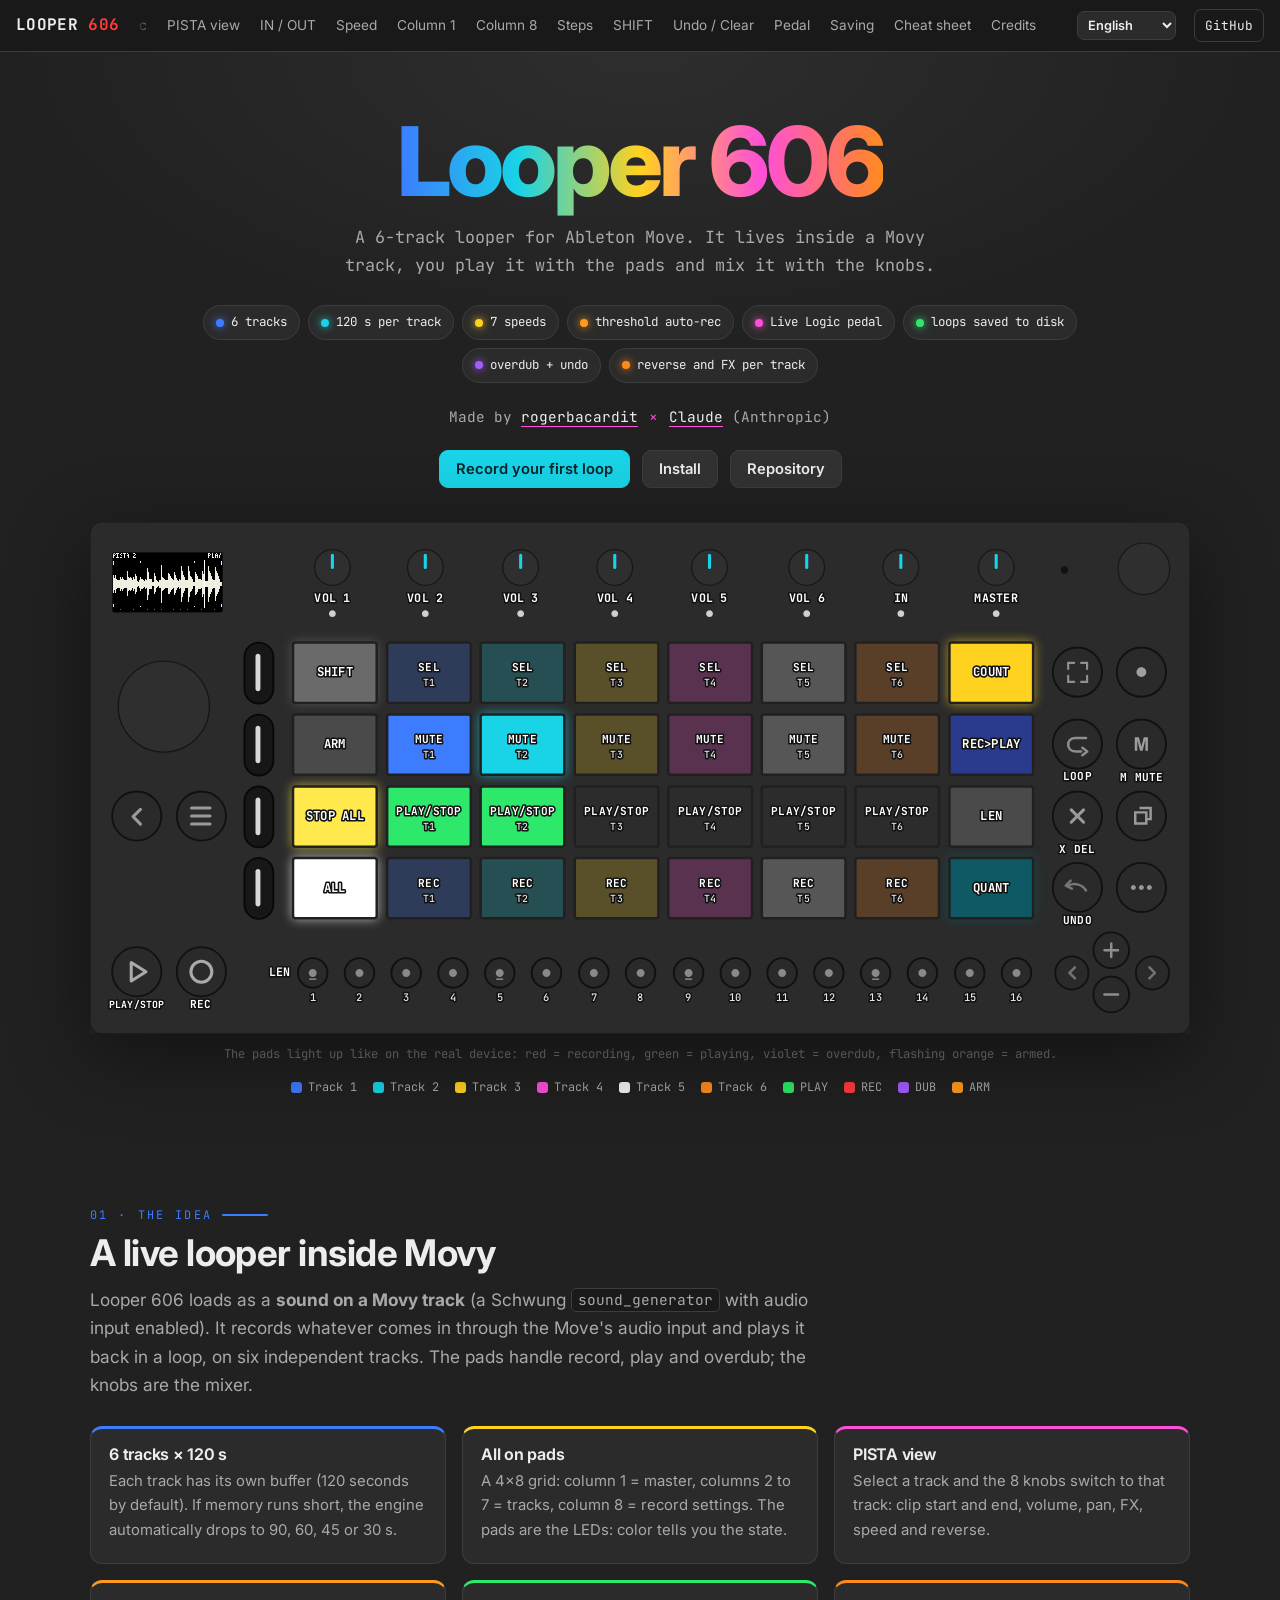
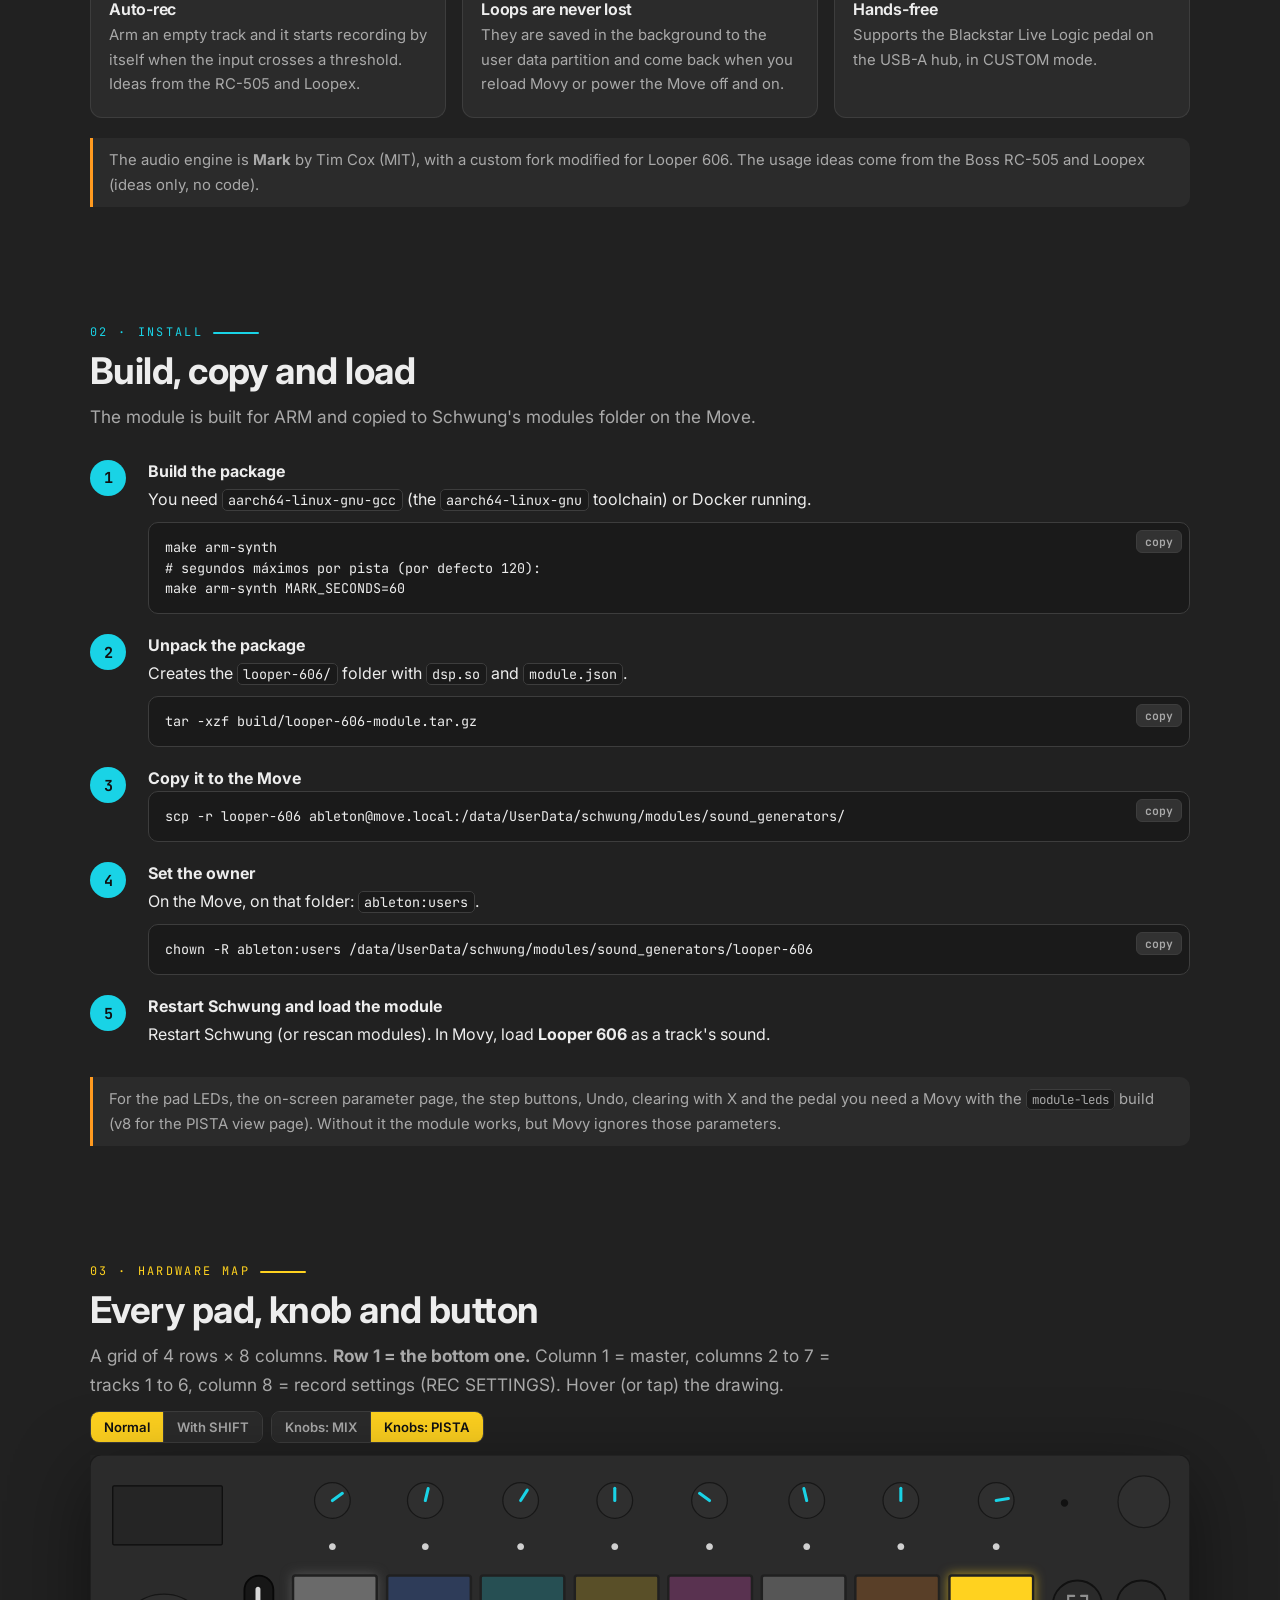
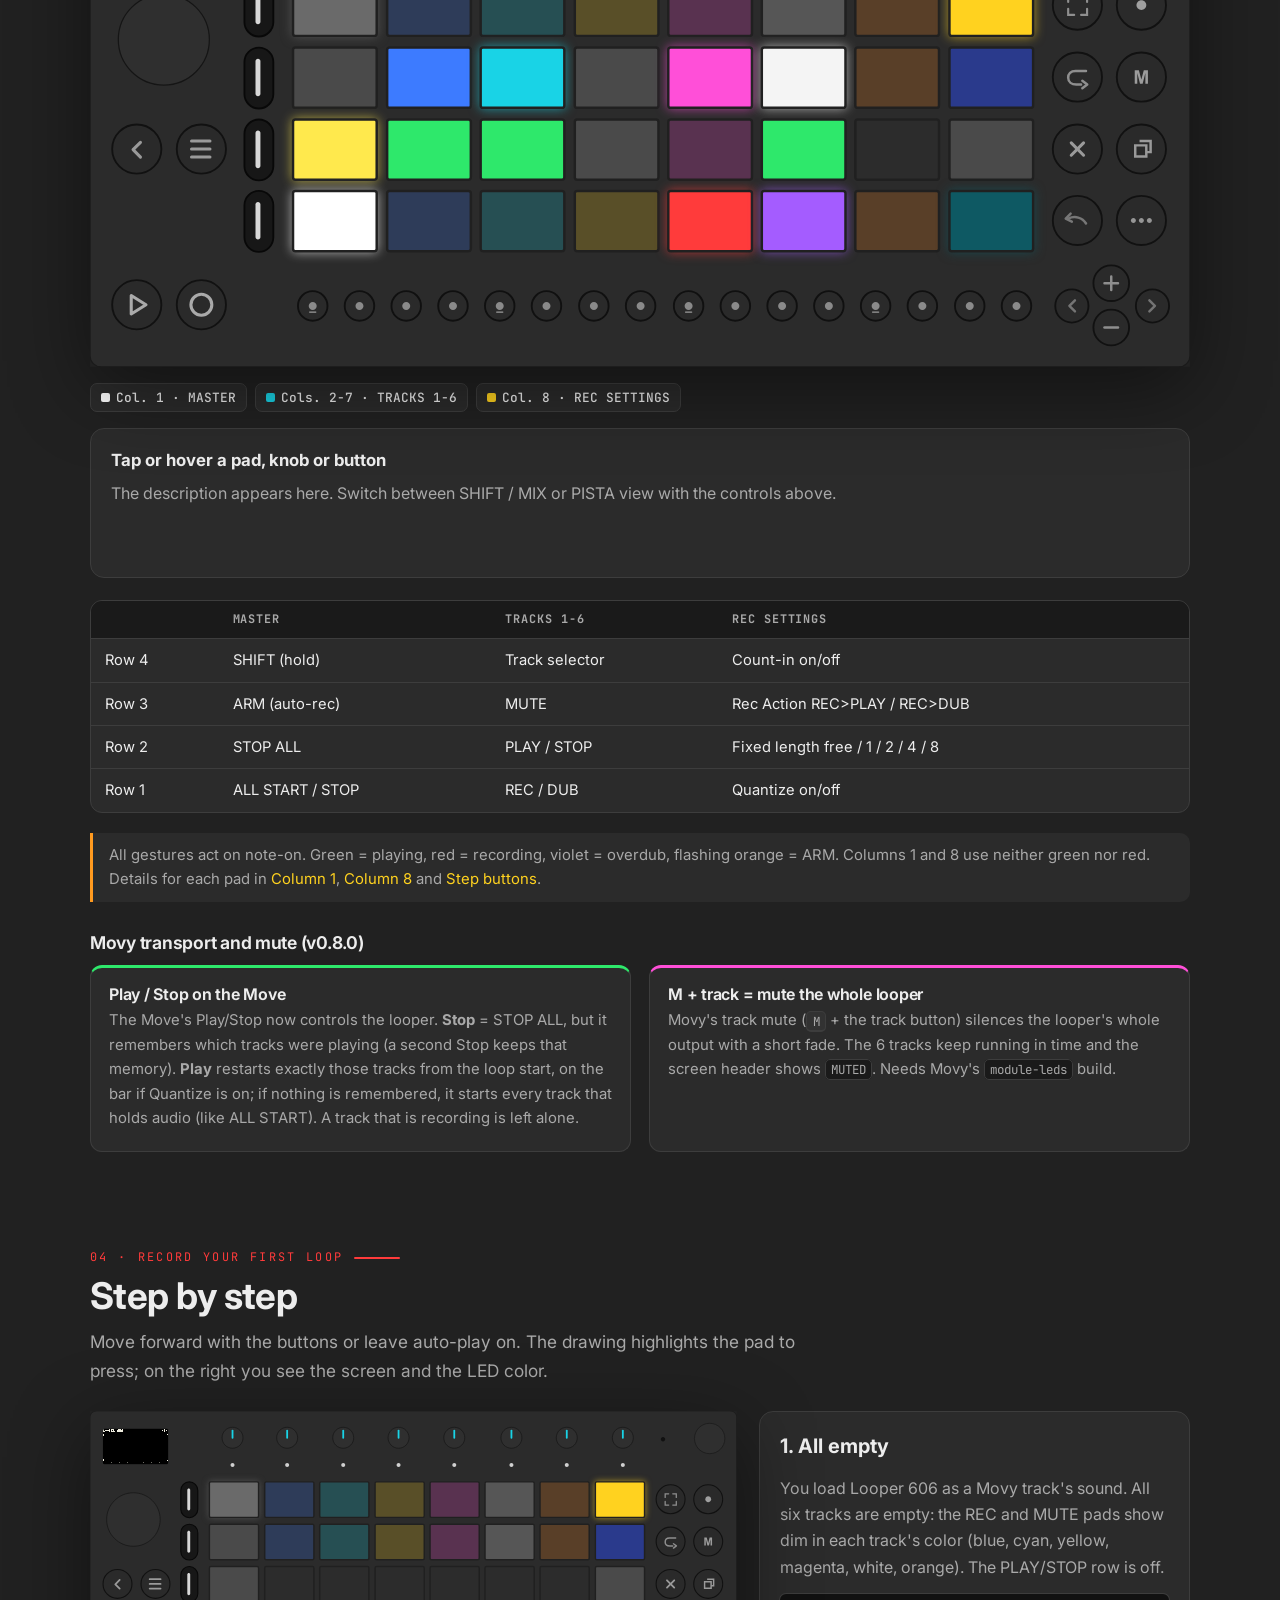
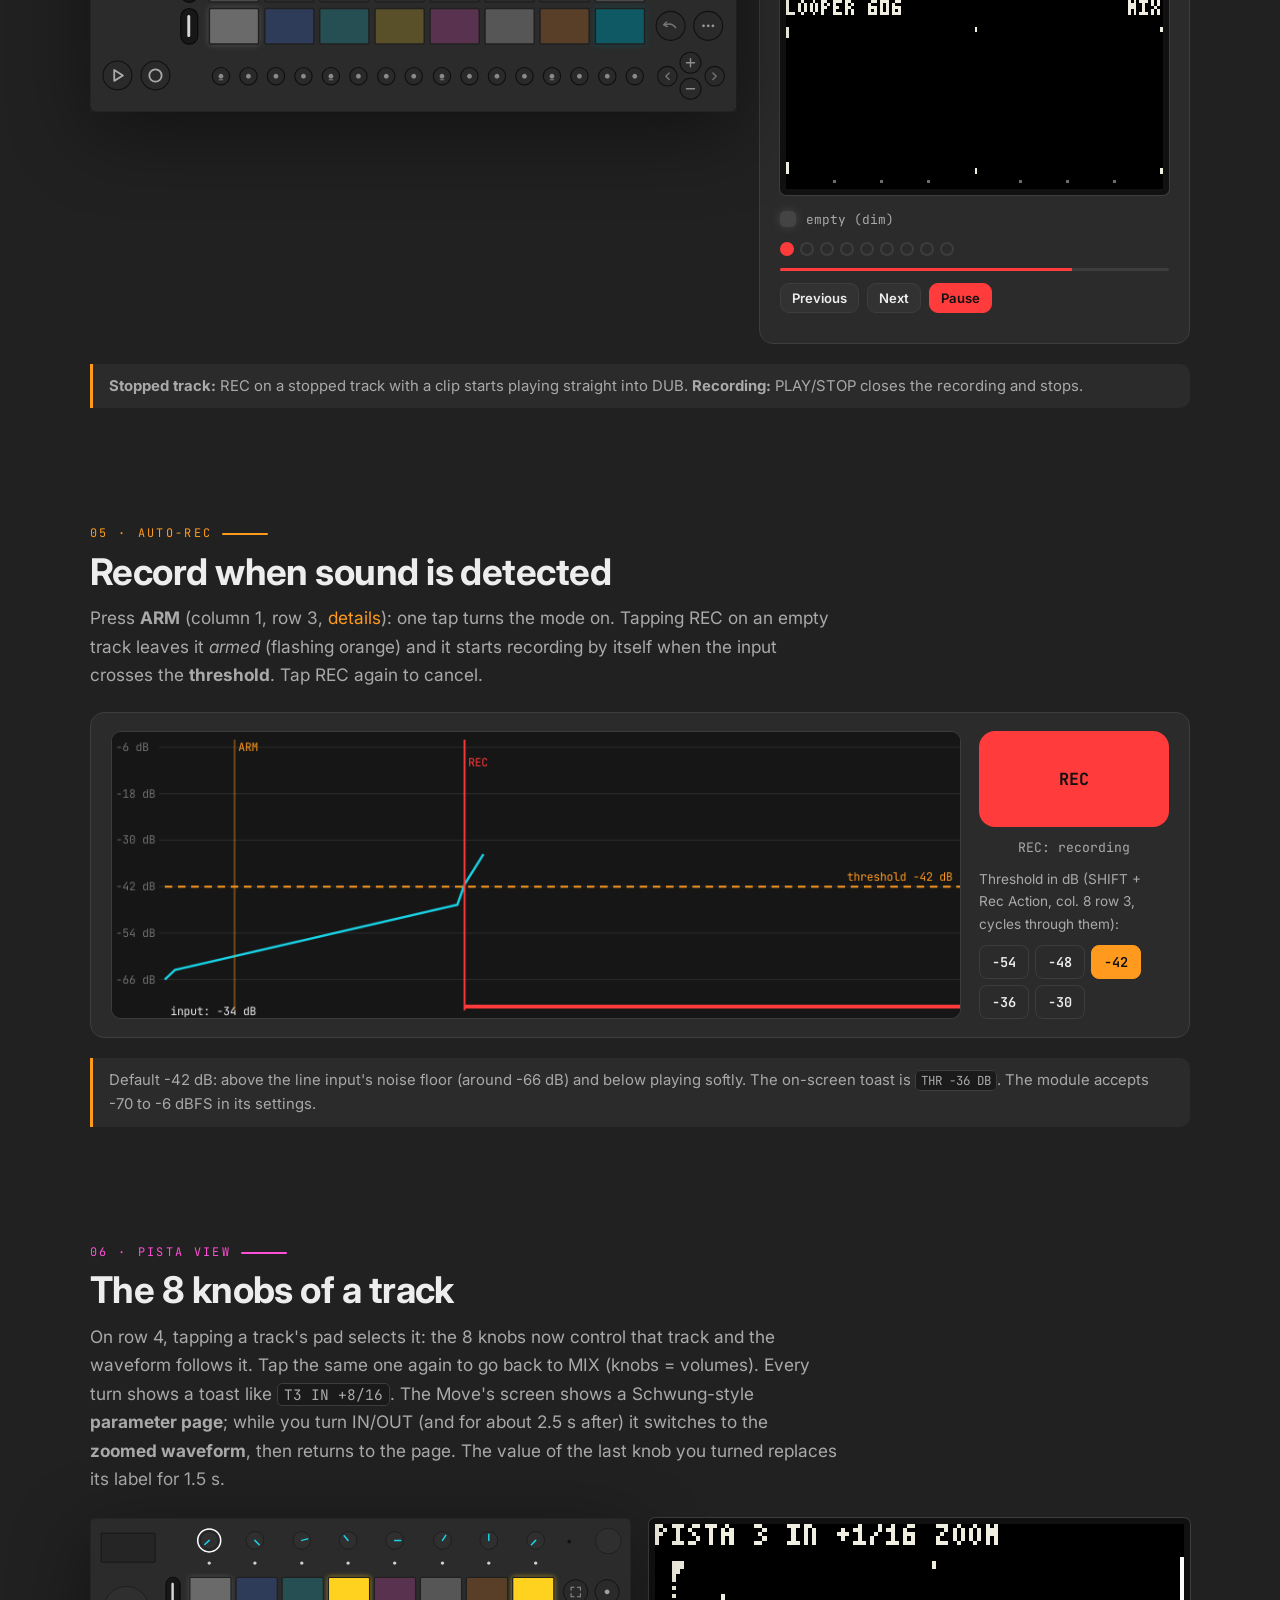
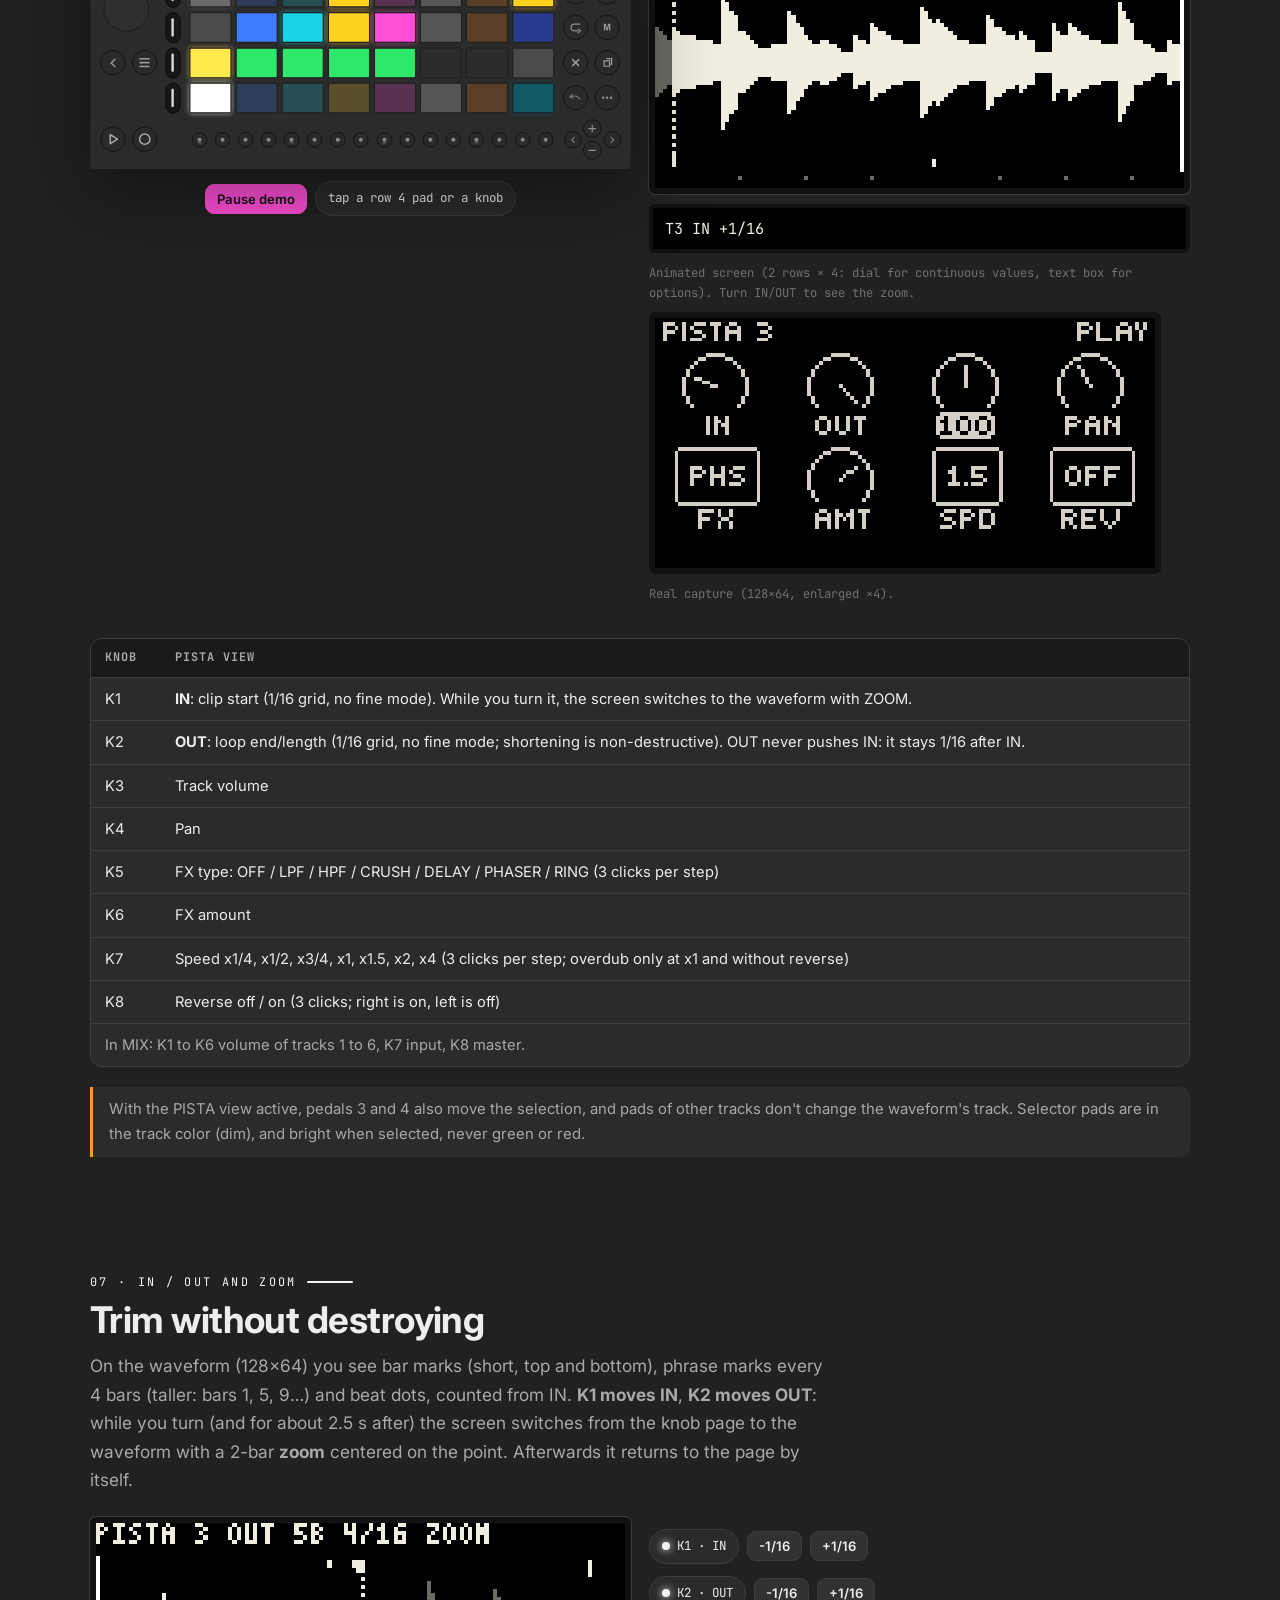
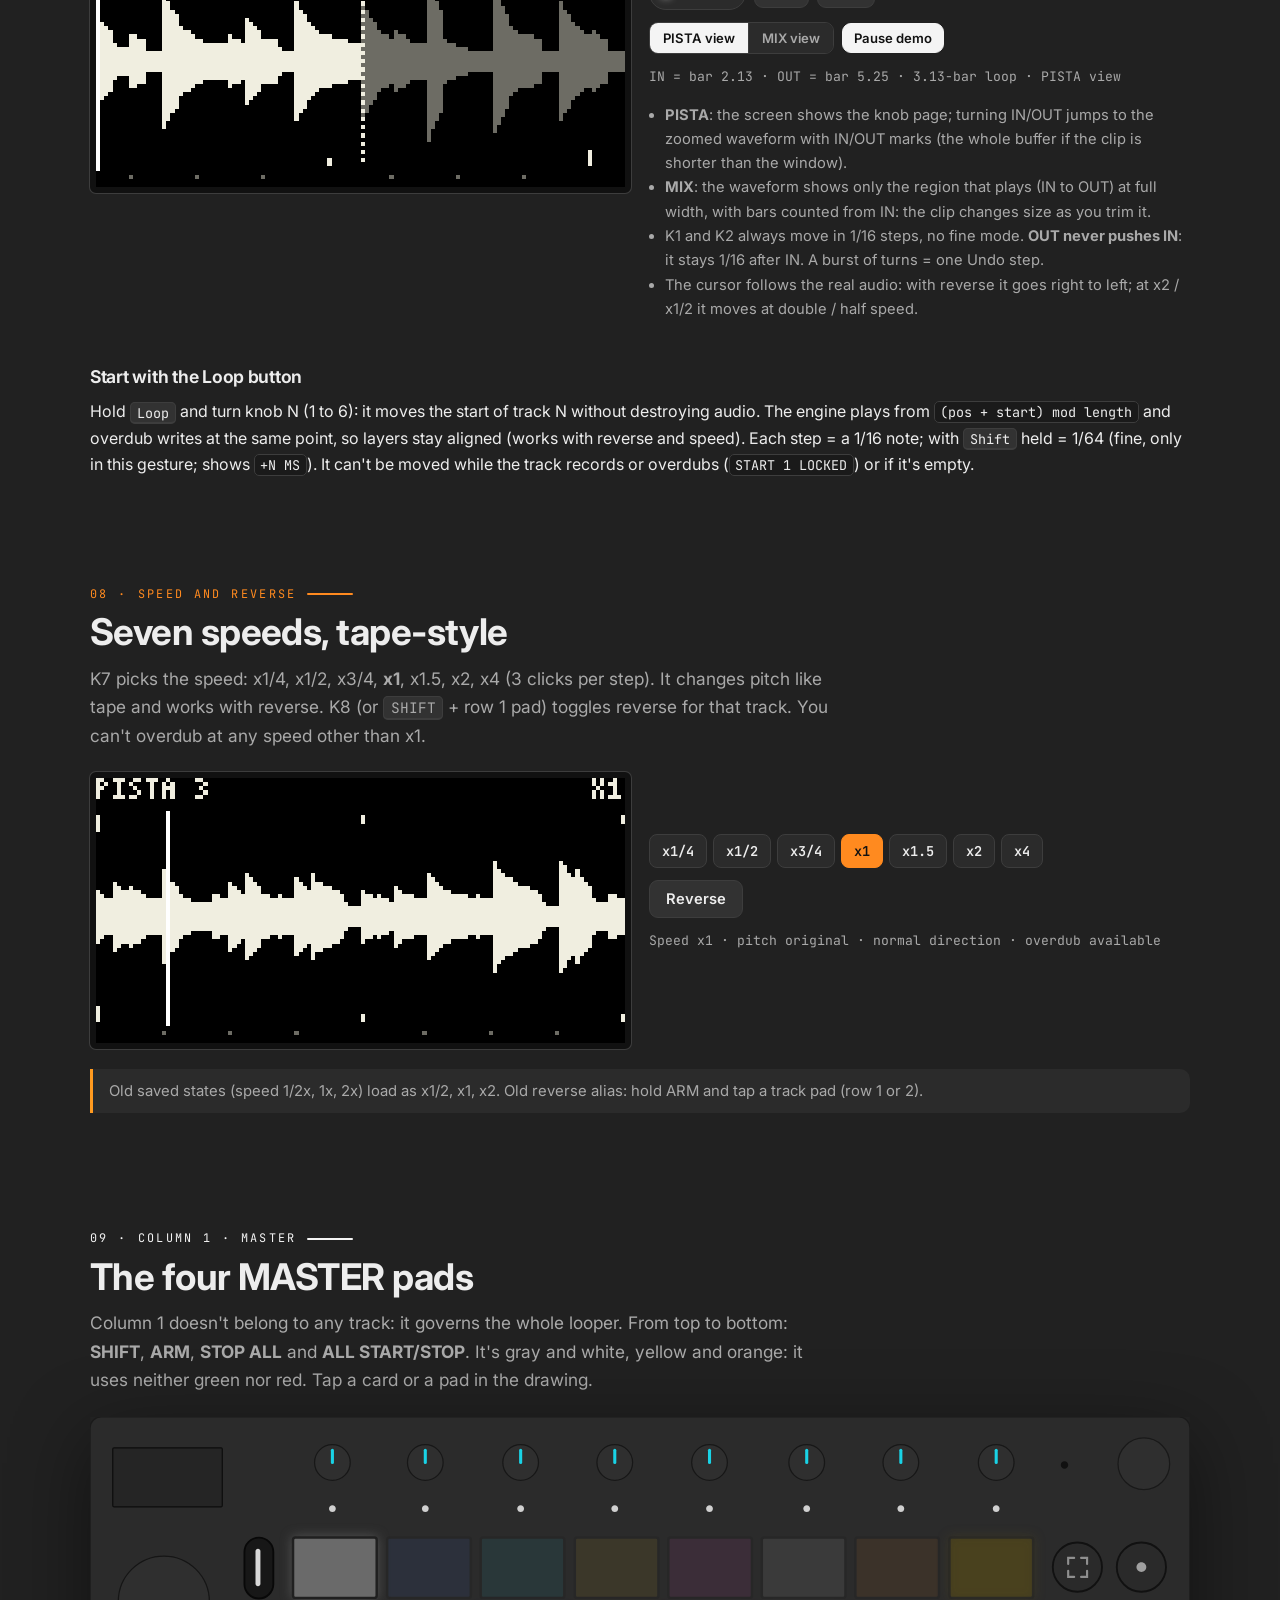
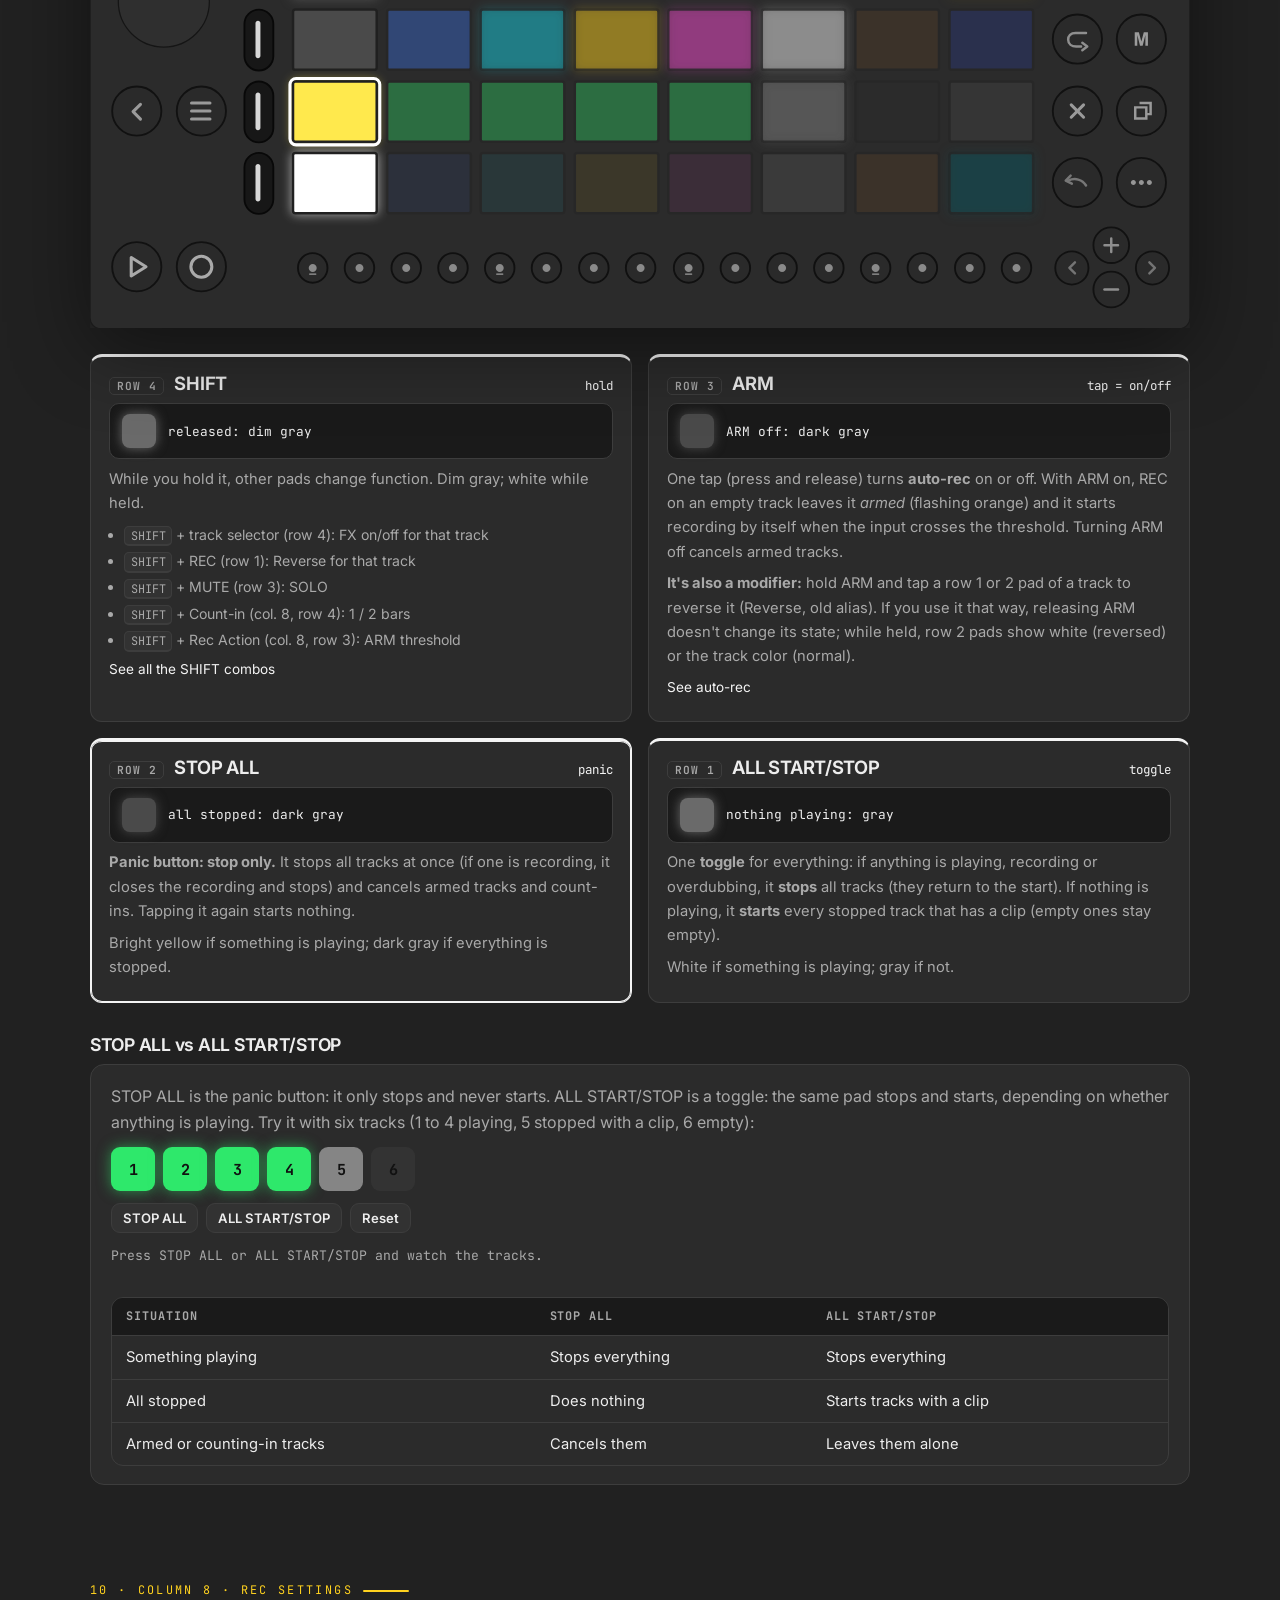
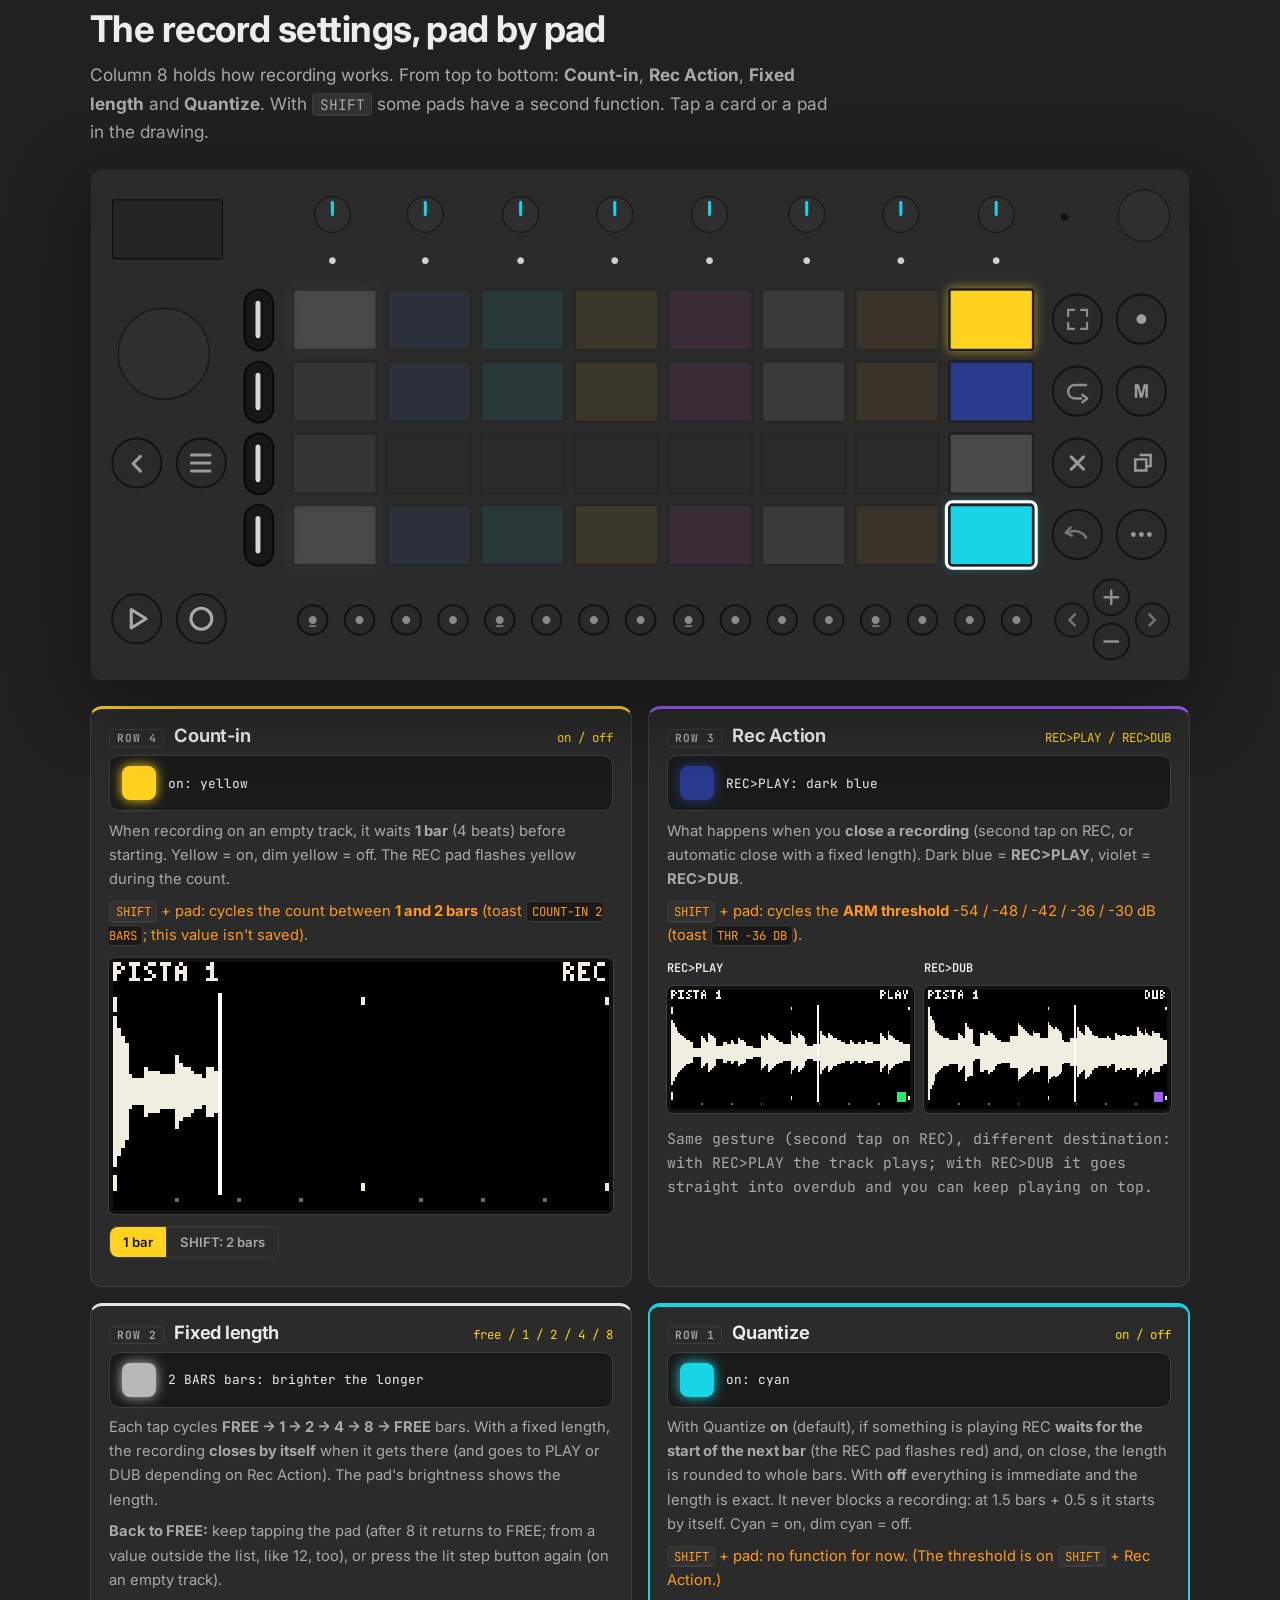
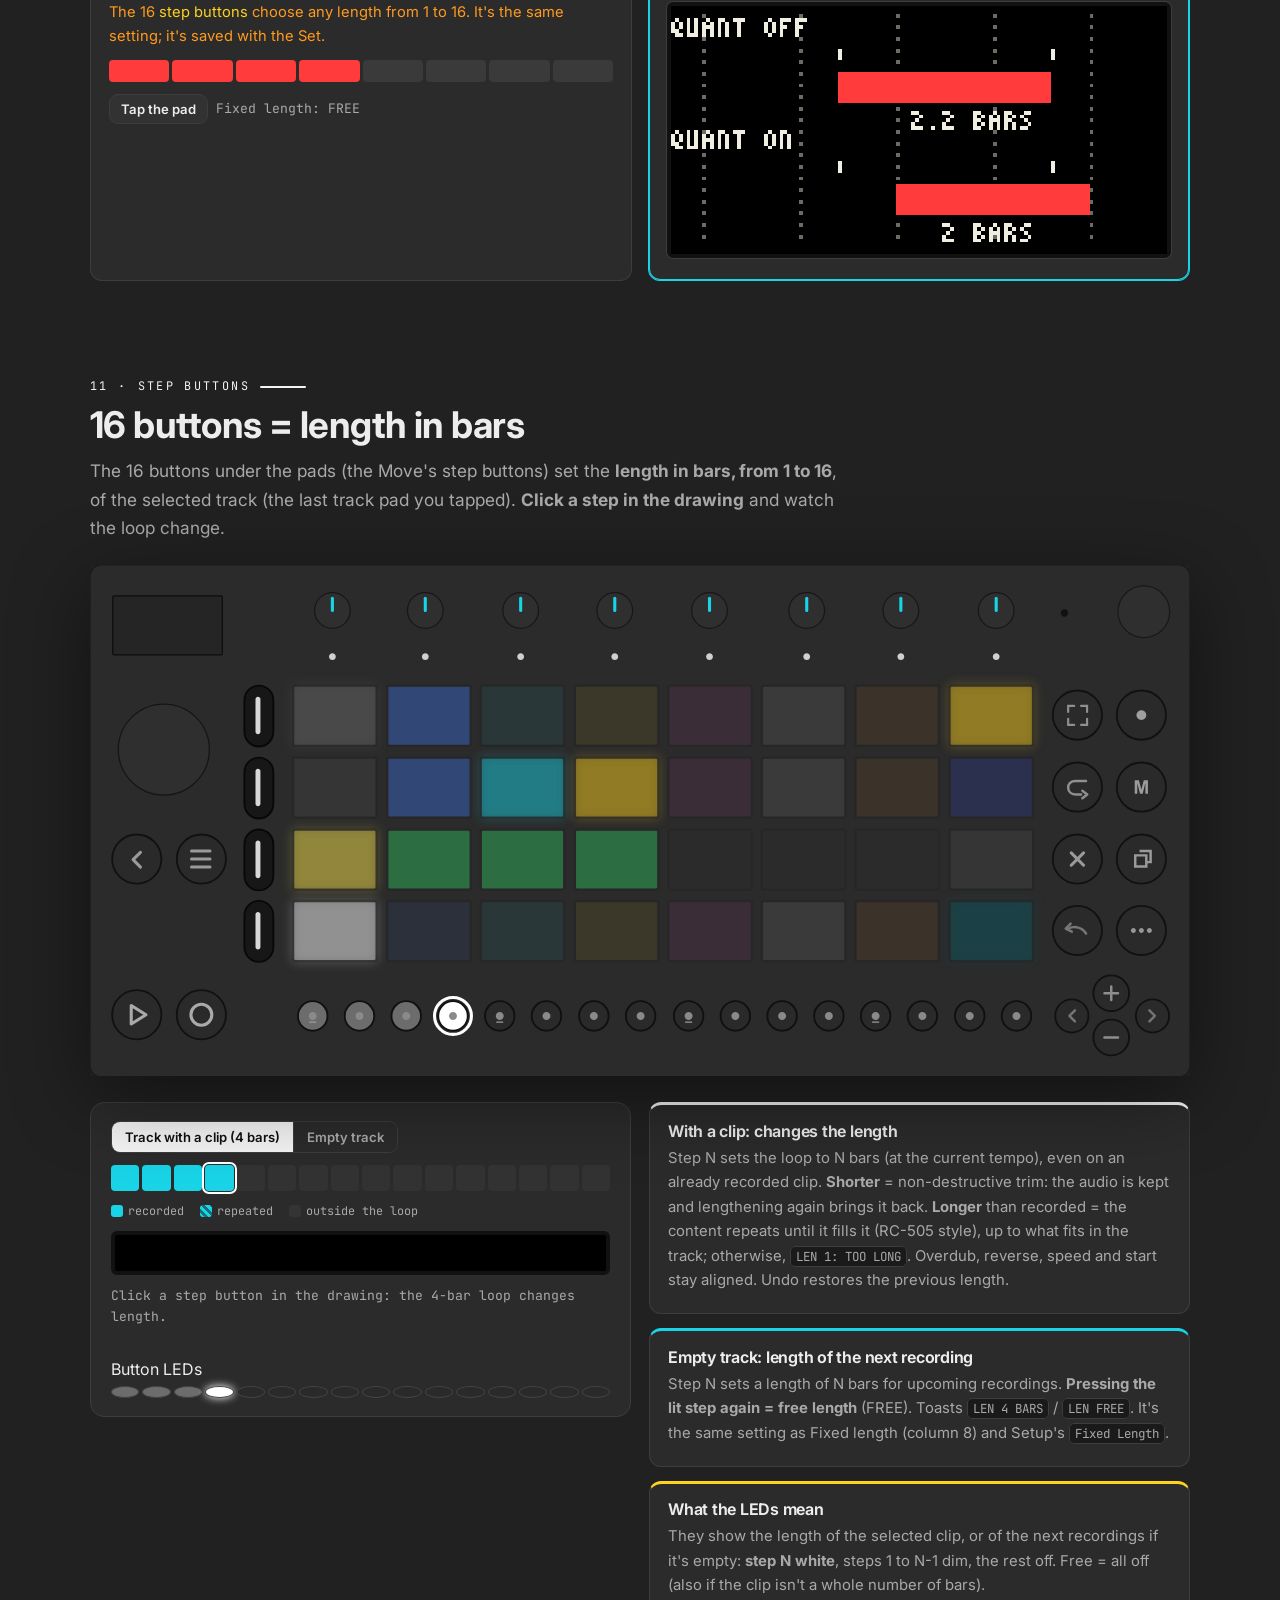
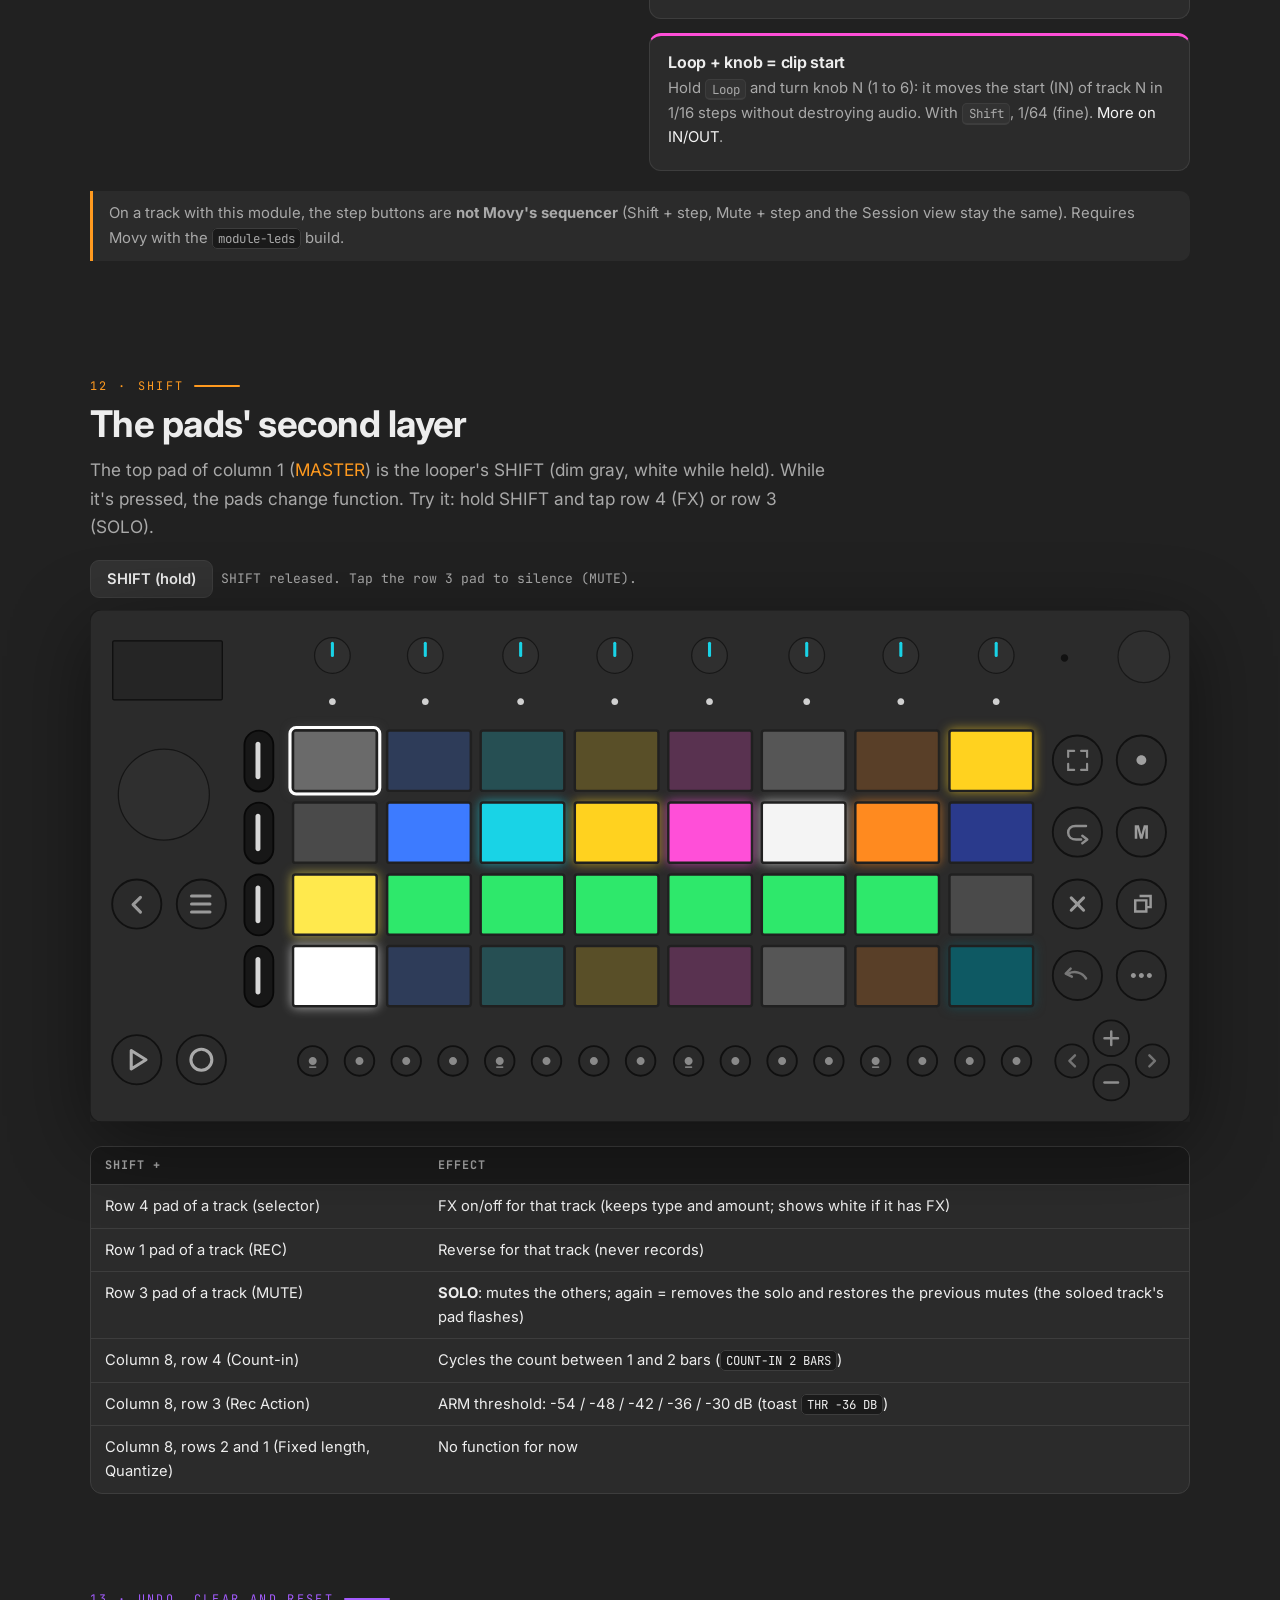
==== site/index.html @ 0f3f0c11 "Docs website (8 languages) Co-Authored-By: Claude Opus 5.5 <noreply@anthropic.com>" ====
<!doctype html>
<html lang="es">
<head>
<meta charset="utf-8">
<meta name="viewport" content="width=device-width, initial-scale=1">
<title>Looper 606: manual</title>
<meta name="description" content="Looper 606: looper de 6 pistas para Ableton Move que corre dentro de Movy. Manual interactivo en español: pads, knobs, vista PISTA, auto-rec, pedalera y más.">
<meta name="theme-color" content="#212121">
<link rel="icon" href="data:image/svg+xml,%3Csvg xmlns='http://www.w3.org/2000/svg' viewBox='0 0 32 32'%3E%3Crect width='32' height='32' rx='7' fill='%23212121'/%3E%3Ccircle cx='16' cy='16' r='8' fill='%23ff3b3b'/%3E%3C/svg%3E">
<link rel="preconnect" href="https://fonts.googleapis.com"><link rel="preconnect" href="https://fonts.gstatic.com" crossorigin>
<link href="https://fonts.googleapis.com/css2?family=Inter:wght@400;500;600;700;800&family=JetBrains+Mono:wght@400;500;700&family=Noto+Sans+JP:wght@400;500;700&display=swap" rel="stylesheet">
<script>(function(){try{var q=(location.search.match(/[?&]lang=([a-z]{2})/)||[])[1],s=null;try{s=localStorage.getItem('l606lang')}catch(e){}var l=q||s||(navigator.language||'es').slice(0,2).toLowerCase();if(l!=='es'&&/^(en|de|fr|pt|ja|it|ca)$/.test(l)){document.documentElement.className+=' i18n-load';setTimeout(function(){document.documentElement.className=document.documentElement.className.replace(' i18n-load','')},3000)}}catch(e){}})()</script>
<link rel="stylesheet" href="assets/style.css">
</head>
<body>
<template id="tpl-move"><svg width="1788" height="832" viewBox="0 0 1788 832" fill="none" xmlns="http://www.w3.org/2000/svg">
<rect width="1788" height="832" fill="#212121"/>
<g id="controller_vector_flat 1" clip-path="url(#clip0_126_2)">
<path id="Vector" d="M1770 0H18C8.05887 0 0 8.05887 0 18V814C0 823.941 8.05887 832 18 832H1770C1779.94 832 1788 823.941 1788 814V18C1788 8.05887 1779.94 0 1770 0Z" fill="#2B2B2B" stroke-width="2" stroke="#1A1A1A"/>
<g id="display">
<path id="Vector_2" d="M213 50H39C37.8954 50 37 50.8954 37 52V144C37 145.105 37.8954 146 39 146H213C214.105 146 215 145.105 215 144V52C215 50.8954 214.105 50 213 50Z" fill="#252525" stroke-width="2" stroke="#0D0D0D"/>
</g>
<g id="top-knob-1">
<path id="Vector_3" d="M394 103C410.016 103 423 90.0163 423 74C423 57.9837 410.016 45 394 45C377.984 45 365 57.9837 365 74C365 90.0163 377.984 103 394 103Z" fill="#2F2F2F" stroke-width="2" stroke="#171717"/>
<path id="Vector_4" d="M394 154.5C397.038 154.5 399.5 152.038 399.5 149C399.5 145.962 397.038 143.5 394 143.5C390.962 143.5 388.5 145.962 388.5 149C388.5 152.038 390.962 154.5 394 154.5Z" fill="#D0D0D0"/>
</g>
<g id="top-knob-2">
<path id="Vector_5" d="M545 103C561.016 103 574 90.0163 574 74C574 57.9837 561.016 45 545 45C528.984 45 516 57.9837 516 74C516 90.0163 528.984 103 545 103Z" fill="#2F2F2F" stroke-width="2" stroke="#171717"/>
<path id="Vector_6" d="M545 154.5C548.038 154.5 550.5 152.038 550.5 149C550.5 145.962 548.038 143.5 545 143.5C541.962 143.5 539.5 145.962 539.5 149C539.5 152.038 541.962 154.5 545 154.5Z" fill="#D0D0D0"/>
</g>
<g id="top-knob-3">
<path id="Vector_7" d="M700 103C716.016 103 729 90.0163 729 74C729 57.9837 716.016 45 700 45C683.984 45 671 57.9837 671 74C671 90.0163 683.984 103 700 103Z" fill="#2F2F2F" stroke-width="2" stroke="#171717"/>
<path id="Vector_8" d="M700 154.5C703.038 154.5 705.5 152.038 705.5 149C705.5 145.962 703.038 143.5 700 143.5C696.962 143.5 694.5 145.962 694.5 149C694.5 152.038 696.962 154.5 700 154.5Z" fill="#D0D0D0"/>
</g>
<g id="top-knob-4">
<path id="Vector_9" d="M853 103C869.016 103 882 90.0163 882 74C882 57.9837 869.016 45 853 45C836.984 45 824 57.9837 824 74C824 90.0163 836.984 103 853 103Z" fill="#2F2F2F" stroke-width="2" stroke="#171717"/>
<path id="Vector_10" d="M853 154.5C856.038 154.5 858.5 152.038 858.5 149C858.5 145.962 856.038 143.5 853 143.5C849.962 143.5 847.5 145.962 847.5 149C847.5 152.038 849.962 154.5 853 154.5Z" fill="#D0D0D0"/>
</g>
<g id="top-knob-5">
<path id="Vector_11" d="M1007 103C1023.02 103 1036 90.0163 1036 74C1036 57.9837 1023.02 45 1007 45C990.984 45 978 57.9837 978 74C978 90.0163 990.984 103 1007 103Z" fill="#2F2F2F" stroke-width="2" stroke="#171717"/>
<path id="Vector_12" d="M1007 154.5C1010.04 154.5 1012.5 152.038 1012.5 149C1012.5 145.962 1010.04 143.5 1007 143.5C1003.96 143.5 1001.5 145.962 1001.5 149C1001.5 152.038 1003.96 154.5 1007 154.5Z" fill="#D0D0D0"/>
</g>
<g id="top-knob-6">
<path id="Vector_13" d="M1165 103C1181.02 103 1194 90.0163 1194 74C1194 57.9837 1181.02 45 1165 45C1148.98 45 1136 57.9837 1136 74C1136 90.0163 1148.98 103 1165 103Z" fill="#2F2F2F" stroke-width="2" stroke="#171717"/>
<path id="Vector_14" d="M1165 154.5C1168.04 154.5 1170.5 152.038 1170.5 149C1170.5 145.962 1168.04 143.5 1165 143.5C1161.96 143.5 1159.5 145.962 1159.5 149C1159.5 152.038 1161.96 154.5 1165 154.5Z" fill="#D0D0D0"/>
</g>
<g id="top-knob-7">
<path id="Vector_15" d="M1318 103C1334.02 103 1347 90.0163 1347 74C1347 57.9837 1334.02 45 1318 45C1301.98 45 1289 57.9837 1289 74C1289 90.0163 1301.98 103 1318 103Z" fill="#2F2F2F" stroke-width="2" stroke="#171717"/>
<path id="Vector_16" d="M1318 154.5C1321.04 154.5 1323.5 152.038 1323.5 149C1323.5 145.962 1321.04 143.5 1318 143.5C1314.96 143.5 1312.5 145.962 1312.5 149C1312.5 152.038 1314.96 154.5 1318 154.5Z" fill="#D0D0D0"/>
</g>
<g id="top-knob-8">
<path id="Vector_17" d="M1473 103C1489.02 103 1502 90.0163 1502 74C1502 57.9837 1489.02 45 1473 45C1456.98 45 1444 57.9837 1444 74C1444 90.0163 1456.98 103 1473 103Z" fill="#2F2F2F" stroke-width="2" stroke="#171717"/>
<path id="Vector_18" d="M1473 154.5C1476.04 154.5 1478.5 152.038 1478.5 149C1478.5 145.962 1476.04 143.5 1473 143.5C1469.96 143.5 1467.5 145.962 1467.5 149C1467.5 152.038 1469.96 154.5 1473 154.5Z" fill="#D0D0D0"/>
</g>
<g id="master">
<path id="Vector_19" d="M1713 118C1736.2 118 1755 99.196 1755 76C1755 52.804 1736.2 34 1713 34C1689.8 34 1671 52.804 1671 76C1671 99.196 1689.8 118 1713 118Z" fill="#2F2F2F" stroke-width="2" stroke="#191919"/>
<path id="Vector_20" d="M1584 84C1587.31 84 1590 81.3137 1590 78C1590 74.6863 1587.31 72 1584 72C1580.69 72 1578 74.6863 1578 78C1578 81.3137 1580.69 84 1584 84Z" fill="#111111"/>
</g>
<g id="large-left">
<path id="Vector_21" d="M120 374C160.869 374 194 340.869 194 300C194 259.131 160.869 226 120 226C79.1309 226 46 259.131 46 300C46 340.869 79.1309 374 120 374Z" fill="#2F2F2F" stroke-width="2" stroke="#151515"/>
</g>
<g id="slider-1">
<path id="Vector_22" d="M298 219.5C298 206.521 287.479 196 274.5 196C261.521 196 251 206.521 251 219.5V271.5C251 284.479 261.521 295 274.5 295C287.479 295 298 284.479 298 271.5V219.5Z" fill="#171717" stroke-width="3" stroke="#080808"/>
<path id="Vector_23" d="M277 218C277 215.791 275.209 214 273 214C270.791 214 269 215.791 269 218V271C269 273.209 270.791 275 273 275C275.209 275 277 273.209 277 271V218Z" fill="#D8D8D8"/>
</g>
<g id="slider-2">
<path id="Vector_24" d="M298 336.5C298 323.521 287.479 313 274.5 313C261.521 313 251 323.521 251 336.5V388.5C251 401.479 261.521 412 274.5 412C287.479 412 298 401.479 298 388.5V336.5Z" fill="#171717" stroke-width="3" stroke="#080808"/>
<path id="Vector_25" d="M277 335C277 332.791 275.209 331 273 331C270.791 331 269 332.791 269 335V388C269 390.209 270.791 392 273 392C275.209 392 277 390.209 277 388V335Z" fill="#D8D8D8"/>
</g>
<g id="slider-3">
<path id="Vector_26" d="M298 453.5C298 440.521 287.479 430 274.5 430C261.521 430 251 440.521 251 453.5V505.5C251 518.479 261.521 529 274.5 529C287.479 529 298 518.479 298 505.5V453.5Z" fill="#171717" stroke-width="3" stroke="#080808"/>
<path id="Vector_27" d="M277 452C277 449.791 275.209 448 273 448C270.791 448 269 449.791 269 452V505C269 507.209 270.791 509 273 509C275.209 509 277 507.209 277 505V452Z" fill="#D8D8D8"/>
</g>
<g id="slider-4">
<path id="Vector_28" d="M298 569.5C298 556.521 287.479 546 274.5 546C261.521 546 251 556.521 251 569.5V621.5C251 634.479 261.521 645 274.5 645C287.479 645 298 634.479 298 621.5V569.5Z" fill="#171717" stroke-width="3" stroke="#080808"/>
<path id="Vector_29" d="M277 568C277 565.791 275.209 564 273 564C270.791 564 269 565.791 269 568V621C269 623.209 270.791 625 273 625C275.209 625 277 623.209 277 621V568Z" fill="#D8D8D8"/>
</g>
<g id="pad-1">
<path id="Vector_30" d="M462 196H334C331.791 196 330 197.791 330 200V290C330 292.209 331.791 294 334 294H462C464.209 294 466 292.209 466 290V200C466 197.791 464.209 196 462 196Z" fill="#E8E8E8" stroke-width="4" stroke="#202020"/>
</g>
<g id="pad-2">
<path id="Vector_31" d="M615 196H487C484.791 196 483 197.791 483 200V290C483 292.209 484.791 294 487 294H615C617.209 294 619 292.209 619 290V200C619 197.791 617.209 196 615 196Z" fill="#E8E8E8" stroke-width="4" stroke="#202020"/>
</g>
<g id="pad-3">
<path id="Vector_32" d="M767 196H639C636.791 196 635 197.791 635 200V290C635 292.209 636.791 294 639 294H767C769.209 294 771 292.209 771 290V200C771 197.791 769.209 196 767 196Z" fill="#E8E8E8" stroke-width="4" stroke="#202020"/>
</g>
<g id="pad-4">
<path id="Vector_33" d="M920 196H792C789.791 196 788 197.791 788 200V290C788 292.209 789.791 294 792 294H920C922.209 294 924 292.209 924 290V200C924 197.791 922.209 196 920 196Z" fill="#E8E8E8" stroke-width="4" stroke="#202020"/>
</g>
<g id="pad-5">
<path id="Vector_34" d="M1072 196H944C941.791 196 940 197.791 940 200V290C940 292.209 941.791 294 944 294H1072C1074.21 294 1076 292.209 1076 290V200C1076 197.791 1074.21 196 1072 196Z" fill="#E8E8E8" stroke-width="4" stroke="#202020"/>
</g>
<g id="pad-6">
<path id="Vector_35" d="M1224 196H1096C1093.79 196 1092 197.791 1092 200V290C1092 292.209 1093.79 294 1096 294H1224C1226.21 294 1228 292.209 1228 290V200C1228 197.791 1226.21 196 1224 196Z" fill="#E8E8E8" stroke-width="4" stroke="#202020"/>
</g>
<g id="pad-7">
<path id="Vector_36" d="M1376 196H1248C1245.79 196 1244 197.791 1244 200V290C1244 292.209 1245.79 294 1248 294H1376C1378.21 294 1380 292.209 1380 290V200C1380 197.791 1378.21 196 1376 196Z" fill="#E8E8E8" stroke-width="4" stroke="#202020"/>
</g>
<g id="pad-8">
<path id="Vector_37" d="M1529 196H1401C1398.79 196 1397 197.791 1397 200V290C1397 292.209 1398.79 294 1401 294H1529C1531.21 294 1533 292.209 1533 290V200C1533 197.791 1531.21 196 1529 196Z" fill="#E8E8E8" stroke-width="4" stroke="#202020"/>
</g>
<g id="pad-9">
<path id="Vector_38" d="M462 313H334C331.791 313 330 314.791 330 317V407C330 409.209 331.791 411 334 411H462C464.209 411 466 409.209 466 407V317C466 314.791 464.209 313 462 313Z" fill="#E8E8E8" stroke-width="4" stroke="#202020"/>
</g>
<g id="pad-10">
<path id="Vector_39" d="M615 313H487C484.791 313 483 314.791 483 317V407C483 409.209 484.791 411 487 411H615C617.209 411 619 409.209 619 407V317C619 314.791 617.209 313 615 313Z" fill="#E8E8E8" stroke-width="4" stroke="#202020"/>
</g>
<g id="pad-11">
<path id="Vector_40" d="M767 313H639C636.791 313 635 314.791 635 317V407C635 409.209 636.791 411 639 411H767C769.209 411 771 409.209 771 407V317C771 314.791 769.209 313 767 313Z" fill="#E8E8E8" stroke-width="4" stroke="#202020"/>
</g>
<g id="pad-12">
<path id="Vector_41" d="M920 313H792C789.791 313 788 314.791 788 317V407C788 409.209 789.791 411 792 411H920C922.209 411 924 409.209 924 407V317C924 314.791 922.209 313 920 313Z" fill="#E8E8E8" stroke-width="4" stroke="#202020"/>
</g>
<g id="pad-13">
<path id="Vector_42" d="M1072 313H944C941.791 313 940 314.791 940 317V407C940 409.209 941.791 411 944 411H1072C1074.21 411 1076 409.209 1076 407V317C1076 314.791 1074.21 313 1072 313Z" fill="#E8E8E8" stroke-width="4" stroke="#202020"/>
</g>
<g id="pad-14">
<path id="Vector_43" d="M1224 313H1096C1093.79 313 1092 314.791 1092 317V407C1092 409.209 1093.79 411 1096 411H1224C1226.21 411 1228 409.209 1228 407V317C1228 314.791 1226.21 313 1224 313Z" fill="#E8E8E8" stroke-width="4" stroke="#202020"/>
</g>
<g id="pad-15">
<path id="Vector_44" d="M1376 313H1248C1245.79 313 1244 314.791 1244 317V407C1244 409.209 1245.79 411 1248 411H1376C1378.21 411 1380 409.209 1380 407V317C1380 314.791 1378.21 313 1376 313Z" fill="#E8E8E8" stroke-width="4" stroke="#202020"/>
</g>
<g id="pad-16">
<path id="Vector_45" d="M1529 313H1401C1398.79 313 1397 314.791 1397 317V407C1397 409.209 1398.79 411 1401 411H1529C1531.21 411 1533 409.209 1533 407V317C1533 314.791 1531.21 313 1529 313Z" fill="#E8E8E8" stroke-width="4" stroke="#202020"/>
</g>
<g id="pad-17">
<path id="Vector_46" d="M462 430H334C331.791 430 330 431.791 330 434V524C330 526.209 331.791 528 334 528H462C464.209 528 466 526.209 466 524V434C466 431.791 464.209 430 462 430Z" fill="#E8E8E8" stroke-width="4" stroke="#202020"/>
</g>
<g id="pad-18">
<path id="Vector_47" d="M615 430H487C484.791 430 483 431.791 483 434V524C483 526.209 484.791 528 487 528H615C617.209 528 619 526.209 619 524V434C619 431.791 617.209 430 615 430Z" fill="#E8E8E8" stroke-width="4" stroke="#202020"/>
</g>
<g id="pad-19">
<path id="Vector_48" d="M767 430H639C636.791 430 635 431.791 635 434V524C635 526.209 636.791 528 639 528H767C769.209 528 771 526.209 771 524V434C771 431.791 769.209 430 767 430Z" fill="#E8E8E8" stroke-width="4" stroke="#202020"/>
</g>
<g id="pad-20">
<path id="Vector_49" d="M920 430H792C789.791 430 788 431.791 788 434V524C788 526.209 789.791 528 792 528H920C922.209 528 924 526.209 924 524V434C924 431.791 922.209 430 920 430Z" fill="#E8E8E8" stroke-width="4" stroke="#202020"/>
</g>
<g id="pad-21">
<path id="Vector_50" d="M1072 430H944C941.791 430 940 431.791 940 434V524C940 526.209 941.791 528 944 528H1072C1074.21 528 1076 526.209 1076 524V434C1076 431.791 1074.21 430 1072 430Z" fill="#E8E8E8" stroke-width="4" stroke="#202020"/>
</g>
<g id="pad-22">
<path id="Vector_51" d="M1224 430H1096C1093.79 430 1092 431.791 1092 434V524C1092 526.209 1093.79 528 1096 528H1224C1226.21 528 1228 526.209 1228 524V434C1228 431.791 1226.21 430 1224 430Z" fill="#E8E8E8" stroke-width="4" stroke="#202020"/>
</g>
<g id="pad-23">
<path id="Vector_52" d="M1376 430H1248C1245.79 430 1244 431.791 1244 434V524C1244 526.209 1245.79 528 1248 528H1376C1378.21 528 1380 526.209 1380 524V434C1380 431.791 1378.21 430 1376 430Z" fill="#E8E8E8" stroke-width="4" stroke="#202020"/>
</g>
<g id="pad-24">
<path id="Vector_53" d="M1529 430H1401C1398.79 430 1397 431.791 1397 434V524C1397 526.209 1398.79 528 1401 528H1529C1531.21 528 1533 526.209 1533 524V434C1533 431.791 1531.21 430 1529 430Z" fill="#E8E8E8" stroke-width="4" stroke="#202020"/>
</g>
<g id="pad-25">
<path id="Vector_54" d="M462 546H334C331.791 546 330 547.791 330 550V640C330 642.209 331.791 644 334 644H462C464.209 644 466 642.209 466 640V550C466 547.791 464.209 546 462 546Z" fill="#E8E8E8" stroke-width="4" stroke="#202020"/>
</g>
<g id="pad-26">
<path id="Vector_55" d="M615 546H487C484.791 546 483 547.791 483 550V640C483 642.209 484.791 644 487 644H615C617.209 644 619 642.209 619 640V550C619 547.791 617.209 546 615 546Z" fill="#E8E8E8" stroke-width="4" stroke="#202020"/>
</g>
<g id="pad-27">
<path id="Vector_56" d="M767 546H639C636.791 546 635 547.791 635 550V640C635 642.209 636.791 644 639 644H767C769.209 644 771 642.209 771 640V550C771 547.791 769.209 546 767 546Z" fill="#E8E8E8" stroke-width="4" stroke="#202020"/>
</g>
<g id="pad-28">
<path id="Vector_57" d="M920 546H792C789.791 546 788 547.791 788 550V640C788 642.209 789.791 644 792 644H920C922.209 644 924 642.209 924 640V550C924 547.791 922.209 546 920 546Z" fill="#E8E8E8" stroke-width="4" stroke="#202020"/>
</g>
<g id="pad-29">
<path id="Vector_58" d="M1072 546H944C941.791 546 940 547.791 940 550V640C940 642.209 941.791 644 944 644H1072C1074.21 644 1076 642.209 1076 640V550C1076 547.791 1074.21 546 1072 546Z" fill="#E8E8E8" stroke-width="4" stroke="#202020"/>
</g>
<g id="pad-30">
<path id="Vector_59" d="M1224 546H1096C1093.79 546 1092 547.791 1092 550V640C1092 642.209 1093.79 644 1096 644H1224C1226.21 644 1228 642.209 1228 640V550C1228 547.791 1226.21 546 1224 546Z" fill="#E8E8E8" stroke-width="4" stroke="#202020"/>
</g>
<g id="pad-31">
<path id="Vector_60" d="M1376 546H1248C1245.79 546 1244 547.791 1244 550V640C1244 642.209 1245.79 644 1248 644H1376C1378.21 644 1380 642.209 1380 640V550C1380 547.791 1378.21 546 1376 546Z" fill="#E8E8E8" stroke-width="4" stroke="#202020"/>
</g>
<g id="pad-32">
<path id="Vector_61" d="M1529 546H1401C1398.79 546 1397 547.791 1397 550V640C1397 642.209 1398.79 644 1401 644H1529C1531.21 644 1533 642.209 1533 640V550C1533 547.791 1531.21 546 1529 546Z" fill="#E8E8E8" stroke-width="4" stroke="#202020"/>
</g>
<g id="left-nav">
<path id="Vector_62" d="M76 518C98.0914 518 116 500.091 116 478C116 455.909 98.0914 438 76 438C53.9086 438 36 455.909 36 478C36 500.091 53.9086 518 76 518Z" fill="#2A2A2A" stroke-width="3" stroke="#111111"/>
<path id="Vector_63" d="M82 467L70 479L82 491" stroke-width="5" stroke-linecap="round" stroke-linejoin="round" stroke="#9A9A9A"/>
<path id="Vector_64" d="M181 518C203.091 518 221 500.091 221 478C221 455.909 203.091 438 181 438C158.909 438 141 455.909 141 478C141 500.091 158.909 518 181 518Z" fill="#2A2A2A" stroke-width="3" stroke="#111111"/>
<g id="Group">
<g id="Vector_65">
<path d="M165 465H195Z" fill="black"/>
<path d="M165 465H195" stroke-width="5" stroke-linecap="round" stroke="#9A9A9A"/>
</g>
<g id="Vector_66">
<path d="M165 478H195Z" fill="black"/>
<path d="M165 478H195" stroke-width="5" stroke-linecap="round" stroke="#9A9A9A"/>
</g>
<g id="Vector_67">
<path d="M165 491H195Z" fill="black"/>
<path d="M165 491H195" stroke-width="5" stroke-linecap="round" stroke="#9A9A9A"/>
</g>
</g>
</g>
<g id="transport">
<path id="Vector_68" d="M76 771C98.0914 771 116 753.091 116 731C116 708.909 98.0914 691 76 691C53.9086 691 36 708.909 36 731C36 753.091 53.9086 771 76 771Z" fill="#2A2A2A" stroke-width="3" stroke="#111111"/>
<path id="Vector_69" d="M67 716L91 731L67 746V716Z" stroke-width="5" stroke-linejoin="round" stroke="#AAAAAA"/>
<path id="Vector_70" d="M181 771C203.091 771 221 753.091 221 731C221 708.909 203.091 691 181 691C158.909 691 141 708.909 141 731C141 753.091 158.909 771 181 771Z" fill="#2A2A2A" stroke-width="3" stroke="#111111"/>
<path id="Vector_71" d="M198 731C198 740.389 190.389 748 181 748C171.611 748 164 740.389 164 731C164 721.611 171.611 714 181 714C190.389 714 198 721.611 198 731Z" stroke-width="5" stroke="#AAAAAA"/>
</g>
<g id="step-1">
<path id="Vector_72" d="M362 757C375.255 757 386 746.255 386 733C386 719.745 375.255 709 362 709C348.745 709 338 719.745 338 733C338 746.255 348.745 757 362 757Z" fill="#2A2A2A" stroke-width="3" stroke="#101010"/>
<path id="Vector_73" d="M362 739.5C365.59 739.5 368.5 736.59 368.5 733C368.5 729.41 365.59 726.5 362 726.5C358.41 726.5 355.5 729.41 355.5 733C355.5 736.59 358.41 739.5 362 739.5Z" fill="#8A8A8A"/>
<g id="Vector_74">
<path d="M357 743H367Z" fill="black"/>
<path d="M357 743H367" stroke-width="2" stroke-linecap="round" stroke="#9C9C9C"/>
</g>
</g>
<g id="step-2">
<path id="Vector_75" d="M438 757C451.255 757 462 746.255 462 733C462 719.745 451.255 709 438 709C424.745 709 414 719.745 414 733C414 746.255 424.745 757 438 757Z" fill="#2A2A2A" stroke-width="3" stroke="#101010"/>
<path id="Vector_76" d="M438 739.5C441.59 739.5 444.5 736.59 444.5 733C444.5 729.41 441.59 726.5 438 726.5C434.41 726.5 431.5 729.41 431.5 733C431.5 736.59 434.41 739.5 438 739.5Z" fill="#8A8A8A"/>
</g>
<g id="step-3">
<path id="Vector_77" d="M514 757C527.255 757 538 746.255 538 733C538 719.745 527.255 709 514 709C500.745 709 490 719.745 490 733C490 746.255 500.745 757 514 757Z" fill="#2A2A2A" stroke-width="3" stroke="#101010"/>
<path id="Vector_78" d="M514 739.5C517.59 739.5 520.5 736.59 520.5 733C520.5 729.41 517.59 726.5 514 726.5C510.41 726.5 507.5 729.41 507.5 733C507.5 736.59 510.41 739.5 514 739.5Z" fill="#8A8A8A"/>
</g>
<g id="step-4">
<path id="Vector_79" d="M590 757C603.255 757 614 746.255 614 733C614 719.745 603.255 709 590 709C576.745 709 566 719.745 566 733C566 746.255 576.745 757 590 757Z" fill="#2A2A2A" stroke-width="3" stroke="#101010"/>
<path id="Vector_80" d="M590 739.5C593.59 739.5 596.5 736.59 596.5 733C596.5 729.41 593.59 726.5 590 726.5C586.41 726.5 583.5 729.41 583.5 733C583.5 736.59 586.41 739.5 590 739.5Z" fill="#8A8A8A"/>
</g>
<g id="step-5">
<path id="Vector_81" d="M666 757C679.255 757 690 746.255 690 733C690 719.745 679.255 709 666 709C652.745 709 642 719.745 642 733C642 746.255 652.745 757 666 757Z" fill="#2A2A2A" stroke-width="3" stroke="#101010"/>
<path id="Vector_82" d="M666 739.5C669.59 739.5 672.5 736.59 672.5 733C672.5 729.41 669.59 726.5 666 726.5C662.41 726.5 659.5 729.41 659.5 733C659.5 736.59 662.41 739.5 666 739.5Z" fill="#8A8A8A"/>
<g id="Vector_83">
<path d="M661 743H671Z" fill="black"/>
<path d="M661 743H671" stroke-width="2" stroke-linecap="round" stroke="#9C9C9C"/>
</g>
</g>
<g id="step-6">
<path id="Vector_84" d="M742 757C755.255 757 766 746.255 766 733C766 719.745 755.255 709 742 709C728.745 709 718 719.745 718 733C718 746.255 728.745 757 742 757Z" fill="#2A2A2A" stroke-width="3" stroke="#101010"/>
<path id="Vector_85" d="M742 739.5C745.59 739.5 748.5 736.59 748.5 733C748.5 729.41 745.59 726.5 742 726.5C738.41 726.5 735.5 729.41 735.5 733C735.5 736.59 738.41 739.5 742 739.5Z" fill="#8A8A8A"/>
</g>
<g id="step-7">
<path id="Vector_86" d="M819 757C832.255 757 843 746.255 843 733C843 719.745 832.255 709 819 709C805.745 709 795 719.745 795 733C795 746.255 805.745 757 819 757Z" fill="#2A2A2A" stroke-width="3" stroke="#101010"/>
<path id="Vector_87" d="M819 739.5C822.59 739.5 825.5 736.59 825.5 733C825.5 729.41 822.59 726.5 819 726.5C815.41 726.5 812.5 729.41 812.5 733C812.5 736.59 815.41 739.5 819 739.5Z" fill="#8A8A8A"/>
</g>
<g id="step-8">
<path id="Vector_88" d="M895 757C908.255 757 919 746.255 919 733C919 719.745 908.255 709 895 709C881.745 709 871 719.745 871 733C871 746.255 881.745 757 895 757Z" fill="#2A2A2A" stroke-width="3" stroke="#101010"/>
<path id="Vector_89" d="M895 739.5C898.59 739.5 901.5 736.59 901.5 733C901.5 729.41 898.59 726.5 895 726.5C891.41 726.5 888.5 729.41 888.5 733C888.5 736.59 891.41 739.5 895 739.5Z" fill="#8A8A8A"/>
</g>
<g id="step-9">
<path id="Vector_90" d="M973 757C986.255 757 997 746.255 997 733C997 719.745 986.255 709 973 709C959.745 709 949 719.745 949 733C949 746.255 959.745 757 973 757Z" fill="#2A2A2A" stroke-width="3" stroke="#101010"/>
<path id="Vector_91" d="M973 739.5C976.59 739.5 979.5 736.59 979.5 733C979.5 729.41 976.59 726.5 973 726.5C969.41 726.5 966.5 729.41 966.5 733C966.5 736.59 969.41 739.5 973 739.5Z" fill="#8A8A8A"/>
<g id="Vector_92">
<path d="M968 743H978Z" fill="black"/>
<path d="M968 743H978" stroke-width="2" stroke-linecap="round" stroke="#9C9C9C"/>
</g>
</g>
<g id="step-10">
<path id="Vector_93" d="M1049 757C1062.25 757 1073 746.255 1073 733C1073 719.745 1062.25 709 1049 709C1035.75 709 1025 719.745 1025 733C1025 746.255 1035.75 757 1049 757Z" fill="#2A2A2A" stroke-width="3" stroke="#101010"/>
<path id="Vector_94" d="M1049 739.5C1052.59 739.5 1055.5 736.59 1055.5 733C1055.5 729.41 1052.59 726.5 1049 726.5C1045.41 726.5 1042.5 729.41 1042.5 733C1042.5 736.59 1045.41 739.5 1049 739.5Z" fill="#8A8A8A"/>
</g>
<g id="step-11">
<path id="Vector_95" d="M1125 757C1138.25 757 1149 746.255 1149 733C1149 719.745 1138.25 709 1125 709C1111.75 709 1101 719.745 1101 733C1101 746.255 1111.75 757 1125 757Z" fill="#2A2A2A" stroke-width="3" stroke="#101010"/>
<path id="Vector_96" d="M1125 739.5C1128.59 739.5 1131.5 736.59 1131.5 733C1131.5 729.41 1128.59 726.5 1125 726.5C1121.41 726.5 1118.5 729.41 1118.5 733C1118.5 736.59 1121.41 739.5 1125 739.5Z" fill="#8A8A8A"/>
</g>
<g id="step-12">
<path id="Vector_97" d="M1201 757C1214.25 757 1225 746.255 1225 733C1225 719.745 1214.25 709 1201 709C1187.75 709 1177 719.745 1177 733C1177 746.255 1187.75 757 1201 757Z" fill="#2A2A2A" stroke-width="3" stroke="#101010"/>
<path id="Vector_98" d="M1201 739.5C1204.59 739.5 1207.5 736.59 1207.5 733C1207.5 729.41 1204.59 726.5 1201 726.5C1197.41 726.5 1194.5 729.41 1194.5 733C1194.5 736.59 1197.41 739.5 1201 739.5Z" fill="#8A8A8A"/>
</g>
<g id="step-13">
<path id="Vector_99" d="M1277 757C1290.25 757 1301 746.255 1301 733C1301 719.745 1290.25 709 1277 709C1263.75 709 1253 719.745 1253 733C1253 746.255 1263.75 757 1277 757Z" fill="#2A2A2A" stroke-width="3" stroke="#101010"/>
<path id="Vector_100" d="M1277 739.5C1280.59 739.5 1283.5 736.59 1283.5 733C1283.5 729.41 1280.59 726.5 1277 726.5C1273.41 726.5 1270.5 729.41 1270.5 733C1270.5 736.59 1273.41 739.5 1277 739.5Z" fill="#8A8A8A"/>
<g id="Vector_101">
<path d="M1272 743H1282Z" fill="black"/>
<path d="M1272 743H1282" stroke-width="2" stroke-linecap="round" stroke="#9C9C9C"/>
</g>
</g>
<g id="step-14">
<path id="Vector_102" d="M1353 757C1366.25 757 1377 746.255 1377 733C1377 719.745 1366.25 709 1353 709C1339.75 709 1329 719.745 1329 733C1329 746.255 1339.75 757 1353 757Z" fill="#2A2A2A" stroke-width="3" stroke="#101010"/>
<path id="Vector_103" d="M1353 739.5C1356.59 739.5 1359.5 736.59 1359.5 733C1359.5 729.41 1356.59 726.5 1353 726.5C1349.41 726.5 1346.5 729.41 1346.5 733C1346.5 736.59 1349.41 739.5 1353 739.5Z" fill="#8A8A8A"/>
</g>
<g id="step-15">
<path id="Vector_104" d="M1430 757C1443.25 757 1454 746.255 1454 733C1454 719.745 1443.25 709 1430 709C1416.75 709 1406 719.745 1406 733C1406 746.255 1416.75 757 1430 757Z" fill="#2A2A2A" stroke-width="3" stroke="#101010"/>
<path id="Vector_105" d="M1430 739.5C1433.59 739.5 1436.5 736.59 1436.5 733C1436.5 729.41 1433.59 726.5 1430 726.5C1426.41 726.5 1423.5 729.41 1423.5 733C1423.5 736.59 1426.41 739.5 1430 739.5Z" fill="#8A8A8A"/>
</g>
<g id="step-16">
<path id="Vector_106" d="M1506 757C1519.25 757 1530 746.255 1530 733C1530 719.745 1519.25 709 1506 709C1492.75 709 1482 719.745 1482 733C1482 746.255 1492.75 757 1506 757Z" fill="#2A2A2A" stroke-width="3" stroke="#101010"/>
<path id="Vector_107" d="M1506 739.5C1509.59 739.5 1512.5 736.59 1512.5 733C1512.5 729.41 1509.59 726.5 1506 726.5C1502.41 726.5 1499.5 729.41 1499.5 733C1499.5 736.59 1502.41 739.5 1506 739.5Z" fill="#8A8A8A"/>
</g>
<g id="right-buttons">
<path id="Vector_108" d="M1605 284C1627.09 284 1645 266.091 1645 244C1645 221.909 1627.09 204 1605 204C1582.91 204 1565 221.909 1565 244C1565 266.091 1582.91 284 1605 284Z" fill="#2A2A2A" stroke-width="3" stroke="#111111"/>
<g id="Group_2">
<g id="Group 3">
<path id="Vector_109" d="M1620.73 250V260H1611" stroke-width="3.5" stroke-linecap="round" stroke="#8F8F8F"/>
<path id="Vector_110" d="M1620.73 239L1620.73 229L1611 229" stroke-width="3.5" stroke-linecap="round" stroke="#8F8F8F"/>
<g id="Group 2">
<path id="Vector_111" d="M1590 250V260H1599.73" stroke-width="3.5" stroke-linecap="round" stroke="#8F8F8F"/>
<path id="Vector_112" d="M1590 239L1590 229L1599.73 229" stroke-width="3.5" stroke-linecap="round" stroke="#8F8F8F"/>
</g>
</g>
</g>
<path id="Vector_113" d="M1709 284C1731.09 284 1749 266.091 1749 244C1749 221.909 1731.09 204 1709 204C1686.91 204 1669 221.909 1669 244C1669 266.091 1686.91 284 1709 284Z" fill="#2A2A2A" stroke-width="3" stroke="#111111"/>
<path id="Vector_114" d="M1709 252C1713.42 252 1717 248.418 1717 244C1717 239.582 1713.42 236 1709 236C1704.58 236 1701 239.582 1701 244C1701 248.418 1704.58 252 1709 252Z" fill="#A0A0A0"/>
<path id="Vector_115" d="M1605 401C1627.09 401 1645 383.091 1645 361C1645 338.909 1627.09 321 1605 321C1582.91 321 1565 338.909 1565 361C1565 383.091 1582.91 401 1605 401Z" fill="#2A2A2A" stroke-width="3" stroke="#111111"/>
<path id="Vector_116" d="M1619 351H1602C1594 351 1590 356 1590 362C1590 369 1596 373 1603 373H1611" stroke-width="4" stroke-linecap="round" stroke="#8F8F8F"/>
<path id="Vector_117" d="M1613 367L1621 373L1613 379" stroke-width="4" stroke-linecap="round" stroke-linejoin="round" stroke="#8F8F8F"/>
<path id="Vector_118" d="M1709 401C1731.09 401 1749 383.091 1749 361C1749 338.909 1731.09 321 1709 321C1686.91 321 1669 338.909 1669 361C1669 383.091 1686.91 401 1709 401Z" fill="#2A2A2A" stroke-width="3" stroke="#111111"/>
<path id="M" d="M1698.19 372V349.81H1704.9L1708.93 364.946L1712.91 349.81H1719.63V372H1715.47V354.532L1711.06 372H1706.75L1702.36 354.532V372H1698.19Z" fill="#9C9C9C"/>
<path id="Vector_119" d="M1605 518C1627.09 518 1645 500.091 1645 478C1645 455.909 1627.09 438 1605 438C1582.91 438 1565 455.909 1565 478C1565 500.091 1582.91 518 1605 518Z" fill="#2A2A2A" stroke-width="3" stroke="#111111"/>
<g id="Group_3">
<g id="Vector_120">
<path d="M1595 468L1615 488Z" fill="black"/>
<path d="M1595 468L1615 488" stroke-width="5" stroke-linecap="round" stroke="#9A9A9A"/>
</g>
<g id="Vector_121">
<path d="M1615 468L1595 488Z" fill="black"/>
<path d="M1615 468L1595 488" stroke-width="5" stroke-linecap="round" stroke="#9A9A9A"/>
</g>
</g>
<path id="Vector_122" d="M1709 518C1731.09 518 1749 500.091 1749 478C1749 455.909 1731.09 438 1709 438C1686.91 438 1669 455.909 1669 478C1669 500.091 1686.91 518 1709 518Z" fill="#2A2A2A" stroke-width="3" stroke="#111111"/>
<g id="Group_4">
<path id="Vector_123" d="M1699 472H1717V490H1699V472Z" stroke-width="4" stroke="#9A9A9A"/>
<path id="Vector_124" d="M1706 465H1724V483H1717" stroke-width="4" stroke="#9A9A9A"/>
</g>
<path id="Vector_125" d="M1605 634C1627.09 634 1645 616.091 1645 594C1645 571.909 1627.09 554 1605 554C1582.91 554 1565 571.909 1565 594C1565 616.091 1582.91 634 1605 634Z" fill="#2A2A2A" stroke-width="3" stroke="#111111"/>
<path id="Vector_126" d="M1619 599C1613 589 1601 586 1590 591" stroke-width="4" stroke-linecap="round" stroke="#777777"/>
<path id="Vector_127" d="M1594 583L1586 591L1596 596" stroke-width="4" stroke-linecap="round" stroke-linejoin="round" stroke="#777777"/>
<path id="Vector_128" d="M1709 634C1731.09 634 1749 616.091 1749 594C1749 571.909 1731.09 554 1709 554C1686.91 554 1669 571.909 1669 594C1669 616.091 1686.91 634 1709 634Z" fill="#2A2A2A" stroke-width="3" stroke="#111111"/>
<path id="Vector_129" d="M1696 598C1698.21 598 1700 596.209 1700 594C1700 591.791 1698.21 590 1696 590C1693.79 590 1692 591.791 1692 594C1692 596.209 1693.79 598 1696 598Z" fill="#969696"/>
<path id="Vector_130" d="M1709 598C1711.21 598 1713 596.209 1713 594C1713 591.791 1711.21 590 1709 590C1706.79 590 1705 591.791 1705 594C1705 596.209 1706.79 598 1709 598Z" fill="#969696"/>
<path id="Vector_131" d="M1722 598C1724.21 598 1726 596.209 1726 594C1726 591.791 1724.21 590 1722 590C1719.79 590 1718 591.791 1718 594C1718 596.209 1719.79 598 1722 598Z" fill="#969696"/>
</g>
<g id="bottom-right">
<path id="Vector_132" d="M1660 725C1676.02 725 1689 712.016 1689 696C1689 679.984 1676.02 667 1660 667C1643.98 667 1631 679.984 1631 696C1631 712.016 1643.98 725 1660 725Z" fill="#2A2A2A" stroke-width="3" stroke="#111111"/>
<g id="Vector_133">
<path d="M1649 696H1671ZM1660 685V707Z" fill="black"/>
<path d="M1649 696H1671M1660 685V707" stroke-width="4" stroke-linecap="round" stroke="#8E8E8E"/>
</g>
<path id="Vector_134" d="M1660 797C1676.02 797 1689 784.016 1689 768C1689 751.984 1676.02 739 1660 739C1643.98 739 1631 751.984 1631 768C1631 784.016 1643.98 797 1660 797Z" fill="#2A2A2A" stroke-width="3" stroke="#111111"/>
<g id="Vector_135">
<path d="M1649 768H1671Z" fill="black"/>
<path d="M1649 768H1671" stroke-width="4" stroke-linecap="round" stroke="#8E8E8E"/>
</g>
<path id="Vector_136" d="M1596 760C1610.91 760 1623 747.912 1623 733C1623 718.088 1610.91 706 1596 706C1581.09 706 1569 718.088 1569 733C1569 747.912 1581.09 760 1596 760Z" fill="#2A2A2A" stroke-width="3" stroke="#111111"/>
<path id="Vector_137" d="M1601 724L1592 733L1601 742" stroke-width="4" stroke-linecap="round" stroke-linejoin="round" stroke="#747474"/>
<path id="Vector_138" d="M1727 760C1741.91 760 1754 747.912 1754 733C1754 718.088 1741.91 706 1727 706C1712.09 706 1700 718.088 1700 733C1700 747.912 1712.09 760 1727 760Z" fill="#2A2A2A" stroke-width="3" stroke="#111111"/>
<path id="Vector_139" d="M1722 724L1731 733L1722 742" stroke-width="4" stroke-linecap="round" stroke-linejoin="round" stroke="#747474"/>
</g>
</g>
<defs>
<clipPath id="clip0_126_2">
<rect width="1788" height="832" fill="white"/>
</clipPath>
</defs>
</svg></template>
<header class="topnav">
<a class="brand" href="#top">LOOPER <i>606</i></a>
<button aria-controls="nav-list" aria-expanded="false" class="menu-btn" id="menu-btn" type="button"><span aria-hidden="true">☰</span> <span data-i18n="nav.1">Menú</span></button>
<nav aria-label="Secciones" data-i18n-attr="aria-label:nav.2" id="navw"><ul id="nav-list">
<li><a data-i18n="nav.3" href="#idea">Idea</a></li><li><a data-i18n="nav.4" href="#instalacion">Instalación</a></li><li><a data-i18n="nav.5" href="#mapa">Mapa</a></li><li><a data-i18n="nav.6" href="#primer-loop">Primer loop</a></li><li><a data-i18n="nav.7" href="#autorec">Auto-rec</a></li><li><a data-i18n="nav.8" href="#pista">Vista PISTA</a></li><li><a href="#inout">IN / OUT</a></li><li><a data-i18n="nav.9" href="#velocidad">Velocidad</a></li><li><a data-i18n="nav.10" href="#col1">Columna 1</a></li><li><a data-i18n="nav.11" href="#col8">Columna 8</a></li><li><a data-i18n="nav.12" href="#pasos">Pasos</a></li><li><a href="#shift">SHIFT</a></li><li><a data-i18n="nav.13" href="#undo">Undo / Borrar</a></li><li><a data-i18n="nav.14" href="#pedalera">Pedalera</a></li><li><a data-i18n="nav.15" href="#persistencia">Guardado</a></li><li><a data-i18n="nav.16" href="#chuleta">Chuleta</a></li><li><a data-i18n="nav.17" href="#creditos">Créditos</a></li>
</ul></nav>
<label class="langw"><span class="sr" data-i18n="nav.18">Idioma</span><select aria-label="Idioma" data-i18n-attr="aria-label:nav.lang" id="lang"><option value="es">Español</option><option value="en">English</option><option value="de">Deutsch</option><option value="fr">Français</option><option value="pt">Português</option><option value="ja">日本語</option><option value="it">Italiano</option><option value="ca">Català</option></select></label>
<a class="gh" href="https://github.com/rogerbacardit/movy-looper" rel="noopener">GitHub</a>
</header>
<main id="top">
<div class="hero"><div class="wrap">
<h1><span>Looper 606</span></h1>
<p class="tag" data-i18n="hero.1">Un looper de 6 pistas para Ableton Move. Vive dentro de una pista de Movy, se toca con los pads y se mezcla con los knobs.</p>
<div aria-label="Características" class="chips" data-i18n-attr="aria-label:hero.2">
<span class="chip" data-i18n-html="hero.3" style="--c:var(--t1)"><b></b>6 pistas</span>
<span class="chip" data-i18n-html="hero.4" style="--c:var(--t2)"><b></b>120 s por pista</span>
<span class="chip" data-i18n-html="hero.5" style="--c:var(--t3)"><b></b>7 velocidades</span>
<span class="chip" data-i18n-html="hero.6" style="--c:var(--arm)"><b></b>auto-rec por umbral</span>
<span class="chip" data-i18n-html="hero.7" style="--c:var(--t4)"><b></b>pedalera Live Logic</span>
<span class="chip" data-i18n-html="hero.8" style="--c:var(--play)"><b></b>loops guardados en disco</span>
<span class="chip" data-i18n-html="hero.9" style="--c:var(--dub)"><b></b>overdub + undo</span>
<span class="chip" data-i18n-html="hero.10" style="--c:var(--t6)"><b></b>reverse y FX por pista</span>
</div>
<p class="madeby" data-i18n-html="hero.11">Hecho por <a href="https://github.com/rogerbacardit" rel="noopener">rogerbacardit</a> <span aria-hidden="true">×</span> <a href="https://claude.com/claude-code" rel="noopener">Claude</a> (Anthropic)</p>
<div class="cta"><a class="btn pri" data-i18n="hero.12" href="#primer-loop">Graba tu primer loop</a><a class="btn" data-i18n="hero.13" href="#instalacion">Instalación</a><a class="btn" data-i18n="hero.14" href="https://github.com/rogerbacardit/movy-looper" rel="noopener">Repositorio</a></div>
<div aria-label="Animación del Move: las pistas graban y reproducen en sus colores" data-i18n-attr="aria-label:hero.15" id="hero-device" role="img"></div>
<p class="device-caption" data-i18n="hero.16">Los pads se iluminan como en el aparato real: rojo = grabando, verde = sonando, violeta = overdub, naranja parpadeante = armada.</p>
<p class="hero-legend" data-i18n-html="hero.legend">En pantallas pequeñas las etiquetas se ocultan. Columna 1: SHIFT, ARM, STOP ALL, ALL. Pistas, de arriba abajo: selector, MUTE, PLAY/STOP, REC. Columna 8: COUNT-IN, REC&gt;PLAY/DUB, LEN, QUANT. Botones de paso: 1 a 16 = largo en compases.</p>
<div aria-label="Colores de pista" class="legend-colors" data-i18n-attr="aria-label:hero.17">
<span data-i18n-html="hero.18" style="--c:var(--t1)"><i></i>Pista 1</span><span data-i18n-html="hero.19" style="--c:var(--t2)"><i></i>Pista 2</span><span data-i18n-html="hero.20" style="--c:var(--t3)"><i></i>Pista 3</span><span data-i18n-html="hero.21" style="--c:var(--t4)"><i></i>Pista 4</span><span data-i18n-html="hero.22" style="--c:var(--t5)"><i></i>Pista 5</span><span data-i18n-html="hero.23" style="--c:var(--t6)"><i></i>Pista 6</span>
<span style="--c:var(--play)"><i></i>PLAY</span><span style="--c:var(--rec)"><i></i>REC</span><span style="--c:var(--dub)"><i></i>DUB</span><span style="--c:var(--arm)"><i></i>ARM</span>
</div>
</div></div>
<section id="idea" style="--sec:var(--t1)"><div class="wrap reveal">
<div class="eyebrow" data-i18n="idea.1">La idea</div>
<h2 data-i18n="idea.2">Un looper de directo dentro de Movy</h2>
<p class="lede" data-i18n-html="idea.3">Looper 606 se carga como <strong>sonido de una pista de Movy</strong> (un <code>sound_generator</code> de Schwung con entrada de audio activada). Graba lo que entra por la entrada de audio del Move y lo reproduce en bucle, en seis pistas independientes. Los pads controlan grabar, reproducir y sobregrabar; los knobs son el mezclador.</p>
<div class="grid3" style="margin-top:26px">
<div class="card" style="--c:var(--t1)"><h3 data-i18n="idea.4">6 pistas × 120 s</h3><p data-i18n="idea.5">Cada pista tiene su propio buffer (por defecto 120 segundos). Si la memoria no alcanza, el motor baja solo a 90, 60, 45, 30 s.</p></div>
<div class="card" style="--c:var(--t3)"><h3 data-i18n="idea.6">Todo con pads</h3><p data-i18n="idea.7">Una cuadrícula de 4×8: columna 1 = master, columnas 2 a 7 = pistas, columna 8 = ajustes de grabación. Los pads son los LED: el color cuenta el estado.</p></div>
<div class="card" style="--c:var(--t4)"><h3 data-i18n="idea.8">Vista PISTA</h3><p data-i18n="idea.9">Selecciona una pista y los 8 knobs pasan a ser de esa pista: inicio y fin del clip, volumen, pan, FX, velocidad y reverse.</p></div>
<div class="card" style="--c:var(--arm)"><h3 data-i18n="idea.10">Auto-rec</h3><p data-i18n="idea.11">Arma una pista vacía y empieza a grabar sola cuando la entrada supera un umbral. Ideas de la RC-505 y Loopex.</p></div>
<div class="card" style="--c:var(--play)"><h3 data-i18n="idea.12">Los loops no se pierden</h3><p data-i18n="idea.13">Se guardan en segundo plano en la partición de datos de usuario y vuelven al recargar Movy o apagar la Move.</p></div>
<div class="card" style="--c:var(--t6)"><h3 data-i18n="idea.14">Manos libres</h3><p data-i18n="idea.15">Soporta la pedalera Blackstar Live Logic en el hub USB-A, en modo CUSTOM.</p></div>
</div>
<p class="note" data-i18n-html="idea.16">El motor de audio es <strong>Mark</strong> de Tim Cox (MIT), con un fork propio modificado para Looper 606. Las ideas de uso vienen de la Boss RC-505 y de Loopex (solo ideas, ningún código).</p>
</div></section>
<section id="instalacion" style="--sec:var(--t2)"><div class="wrap reveal">
<div class="eyebrow" data-i18n="instalacion.1">Instalación</div>
<h2 data-i18n="instalacion.2">Compilar, copiar y cargar</h2>
<p class="lede" data-i18n="instalacion.3">El módulo se compila para ARM y se copia a la carpeta de módulos de Schwung en la Move.</p>
<ol class="steps-list">
<li><div><strong data-i18n="instalacion.4">Compila el paquete</strong><p data-i18n-html="instalacion.5">Hace falta <code>aarch64-linux-gnu-gcc</code> (toolchain <code>aarch64-linux-gnu</code>) o Docker en marcha.</p>
<div class="cmd"><button data-i18n="instalacion.6" type="button">copiar</button><pre>make arm-synth
# segundos máximos por pista (por defecto 120):
make arm-synth MARK_SECONDS=60</pre></div></div></li>
<li><div><strong data-i18n="instalacion.7">Descomprime el paquete</strong><p data-i18n-html="instalacion.8">Crea la carpeta <code>looper-606/</code> con <code>dsp.so</code> y <code>module.json</code>.</p>
<div class="cmd"><button data-i18n="instalacion.9" type="button">copiar</button><pre>tar -xzf build/looper-606-module.tar.gz</pre></div></div></li>
<li><div><strong data-i18n="instalacion.10">Cópiala a la Move</strong>
<div class="cmd"><button data-i18n="instalacion.11" type="button">copiar</button><pre>scp -r looper-606 ableton@move.local:/data/UserData/schwung/modules/sound_generators/</pre></div></div></li>
<li><div><strong data-i18n="instalacion.12">Ajusta el propietario</strong><p data-i18n-html="instalacion.13">En la Move, sobre esa carpeta: <code>ableton:users</code>.</p>
<div class="cmd"><button data-i18n="instalacion.14" type="button">copiar</button><pre>chown -R ableton:users /data/UserData/schwung/modules/sound_generators/looper-606</pre></div></div></li>
<li><div><strong data-i18n="instalacion.15">Reinicia Schwung y carga el módulo</strong><p data-i18n-html="instalacion.16">Reinicia Schwung (o vuelve a escanear módulos). En Movy, carga <strong>Looper 606</strong> como sonido de una pista.</p></div></li>
</ol>
<p class="note" data-i18n-html="instalacion.17">Para los LED de los pads, la página de parámetros en pantalla, los botones de paso, Undo, borrar con X y la pedalera necesitas un Movy con el build <code>module-leds</code> (v8 para la página de la vista PISTA). Sin él, el módulo funciona pero Movy ignora esos parámetros.</p>
</div></section>
<section id="mapa" style="--sec:var(--t3)"><div class="wrap reveal">
<div class="eyebrow" data-i18n="mapa.1">Mapa del hardware</div>
<h2 data-i18n="mapa.2">Cada pad, knob y botón</h2>
<p class="lede" data-i18n-html="mapa.3">Rejilla de 4 filas × 8 columnas. <strong>Fila 1 = la de abajo.</strong> Columna 1 = master, columnas 2 a 7 = pistas 1 a 6, columna 8 = ajustes de grabación (REC SETTINGS). Pasa el ratón (o toca) sobre el dibujo.</p>
<div class="btnrow">
<div aria-label="SHIFT" class="seg" role="group"><button aria-pressed="true" class="setmode" data-i18n="mapa.4" data-k="noshift">Normal</button><button aria-pressed="false" class="setmode" data-i18n="mapa.5" data-k="shift">Con SHIFT</button></div>
<div aria-label="Vista de knobs" class="seg" data-i18n-attr="aria-label:mapa.6" role="group"><button aria-pressed="false" data-i18n="mapa.7" data-view="mix">Knobs: MIX</button><button aria-pressed="true" data-i18n="mapa.8" data-view="pista">Knobs: PISTA</button></div>
</div>
<div aria-label="Mapa interactivo del Move" data-i18n-attr="aria-label:mapa.9" id="map-device"></div>
<div aria-label="Filtrar por columna" class="colleg" data-i18n-attr="aria-label:mapa.10" role="group">
<button aria-pressed="false" data-col="1" data-i18n-html="mapa.11"><i style="--c:#fff"></i>Col. 1 · MASTER</button>
<button aria-pressed="false" data-col="2" data-i18n-html="mapa.12"><i style="--c:var(--t2)"></i>Cols. 2-7 · PISTAS 1-6</button>
<button aria-pressed="false" data-col="8" data-i18n-html="mapa.13"><i style="--c:var(--t3)"></i>Col. 8 · REC SETTINGS</button>
</div>
<div aria-live="polite" class="panel info" id="map-info"></div>
<div class="tw" style="margin-top:22px"><table>
<thead><tr><th></th><th>MASTER</th><th data-i18n="mapa.14">Pistas 1-6</th><th>REC SETTINGS</th></tr></thead>
<tbody>
<tr><td data-i18n="mapa.15">Fila 4</td><td data-i18n="mapa.16">SHIFT (mantener)</td><td data-i18n="mapa.17">Selector de pista</td><td data-i18n="mapa.18">Count-in on/off</td></tr>
<tr><td data-i18n="mapa.19">Fila 3</td><td data-i18n="mapa.20">ARM (auto-rec)</td><td>MUTE</td><td data-i18n="mapa.21">Rec Action REC&gt;PLAY / REC&gt;DUB</td></tr>
<tr><td data-i18n="mapa.22">Fila 2</td><td>STOP ALL</td><td>PLAY / STOP</td><td data-i18n="mapa.23">Longitud fija libre / 1 / 2 / 4 / 8</td></tr>
<tr><td data-i18n="mapa.24">Fila 1</td><td>ALL START / STOP</td><td>REC / DUB</td><td data-i18n="mapa.25">Quantize on/off</td></tr>
</tbody></table></div>
<p class="note" data-i18n-html="mapa.26">Todos los gestos actúan al note-on. Verde = reproduciendo, rojo = grabando, violeta = overdub, naranja parpadeante = ARM. Las columnas 1 y 8 no usan ni verde ni rojo. Detalle de cada pad en <a href="#col1">Columna 1</a>, <a href="#col8">Columna 8</a> y <a href="#pasos">Botones de paso</a>.</p>
<h3 data-i18n="v08.h">Transporte y mute de Movy (v0.8.0)</h3>
<div class="grid2" style="margin-top:12px">
<div class="card" style="--c:var(--play)"><h3 data-i18n="v08.play.h">Play / Stop de la Move</h3><p data-i18n-html="v08.play.p">El Play/Stop de la Move controla el looper. <strong>Stop</strong> = STOP ALL, pero recordando qué pistas sonaban (un segundo Stop conserva esa memoria). <strong>Play</strong> arranca exactamente esas pistas desde el inicio del loop, a compás si Quantize está activo; si no hay nada recordado, arranca todas las pistas con audio (como ALL START). No toca una pista que esté grabando.</p></div>
<div class="card" style="--c:var(--t4)"><h3 data-i18n="v08.mute.h">M + pista = mute de todo el looper</h3><p data-i18n-html="v08.mute.p">El mute de pista de Movy (<kbd>M</kbd> + el botón de pista) silencia toda la salida del looper con un fundido corto. Las 6 pistas siguen girando en tiempo y la cabecera de la pantalla muestra <code>MUTED</code>. Requiere el build <code>module-leds</code> de Movy.</p></div>
</div>
</div></section>
<section id="primer-loop" style="--sec:var(--rec)"><div class="wrap reveal">
<div class="eyebrow" data-i18n="primerloop.1">Grabar tu primer loop</div>
<h2 data-i18n="primerloop.2">Paso a paso</h2>
<p class="lede" data-i18n="primerloop.3">Avanza con los botones o deja el auto-play. En el dibujo se marca el pad a pulsar; a la derecha ves la pantalla y el color del LED.</p>
<div class="walk">
<div><div aria-label="Demostración paso a paso" data-i18n-attr="aria-label:primerloop.4" id="walk-device"></div></div>
<div class="panel">
<p class="sc-title" id="walk-title"></p>
<p aria-live="polite" id="walk-text" style="color:var(--dim)"></p>
<div class="screen" style="margin:14px 0"><canvas aria-label="Pantalla del Move" id="walk-screen" role="img"></canvas></div>
<div class="ledrow"><span class="led" id="walk-led"></span><span id="walk-ledt"></span></div>
<div aria-label="Escenas" class="dots" data-i18n-attr="aria-label:primerloop.5" id="walk-dots" role="group"></div>
<div class="progress" id="walk-prog"><i></i></div>
<div class="btnrow"><button class="btn sm" data-i18n="primerloop.6" id="walk-prev" type="button">Anterior</button><button class="btn sm" data-i18n="primerloop.7" id="walk-next" type="button">Siguiente</button><button aria-pressed="true" class="btn sm" data-i18n="primerloop.8" id="walk-play" type="button">Pausa</button></div>
</div>
</div>
<p class="note" data-i18n-html="primerloop.9"><strong>Pista parada:</strong> REC en una pista parada con clip empieza a sonar directamente en DUB. <strong>Grabando:</strong> PLAY/STOP cierra la grabación y para.</p>
</div></section>
<section id="autorec" style="--sec:var(--arm)"><div class="wrap reveal">
<div class="eyebrow" data-i18n="autorec.1">Auto-rec</div>
<h2 data-i18n="autorec.2">Grabar al detectar sonido</h2>
<p class="lede" data-i18n-html="autorec.3">Pisa <strong>ARM</strong> (columna 1, fila 3, <a href="#col1">detalle</a>): un toque activa el modo. Al tocar REC en una pista vacía queda <em>armada</em> (naranja parpadeante) y empieza a grabar sola cuando la entrada supera el <strong>umbral</strong>. Tocar REC otra vez cancela.</p>
<div class="panel" style="margin-top:22px">
<div class="meter-wrap">
<canvas aria-label="Nivel de entrada cruzando la línea del umbral" id="meter" role="img"></canvas>
<div><div class="recpad" id="recpad">REC</div><div class="state-badge" id="recbadge"></div>
<p data-i18n="autorec.4" style="font-size:.85rem;color:var(--dim)">Umbral en dB (SHIFT + Rec Action, col. 8 fila 3, los cicla):</p>
<div aria-label="Umbral" class="speedchips" data-i18n-attr="aria-label:autorec.5" role="group"><button aria-pressed="false" data-thr="-54">-54</button><button aria-pressed="false" data-thr="-48">-48</button><button aria-pressed="true" data-thr="-42">-42</button><button aria-pressed="false" data-thr="-36">-36</button><button aria-pressed="false" data-thr="-30">-30</button></div></div>
</div>
</div>
<p class="note" data-i18n-html="autorec.6">Por defecto -42 dB: por encima del ruido de fondo de la entrada de línea (hacia -66 dB) y por debajo de tocar flojito. El aviso en pantalla es <code>THR -36 DB</code>. El módulo admite de -70 a -6 dBFS en sus ajustes.</p>
</div></section>
<section id="pista" style="--sec:var(--t4)"><div class="wrap reveal">
<div class="eyebrow" data-i18n="pista.1">Vista PISTA</div>
<h2 data-i18n="pista.2">Los 8 knobs de una pista</h2>
<p class="lede" data-i18n-html="pista.3">En la fila 4, tocar el pad de una pista la selecciona: los 8 knobs pasan a ser de esa pista y la onda la sigue. Tocar otra vez la misma vuelve a MIX (knobs = volúmenes). Cada giro lanza un aviso del tipo <code>T3 IN +8/16</code>. La pantalla del Move muestra una <strong>página de parámetros</strong> estilo Schwung; mientras giras IN/OUT (y unos 2,5 s después) cambia a la <strong>onda con zoom</strong>, y luego vuelve a la página. El valor del último knob girado sustituye a su etiqueta durante 1,5 s.</p>
<div class="grid2" style="margin-top:24px;align-items:start">
<div><div aria-label="Selector de pista y knobs" data-i18n-attr="aria-label:pista.4" id="pista-device"></div>
<div class="btnrow" style="justify-content:center"><button aria-pressed="true" class="btn sm" data-i18n="pista.5" id="pista-tour" type="button">Demo automática</button><span class="chip" data-i18n="pista.6">toca un pad de la fila 4 o un knob</span></div></div>
<div>
<div class="screen"><canvas aria-label="Página de parámetros de la vista PISTA, animada" id="pista-screen" role="img"></canvas></div>
<div class="toast" style="margin-top:10px"><span id="pista-toast"></span></div>
<p class="device-caption" data-i18n="pista.7" style="text-align:left">Pantalla animada (2 filas × 4: dial para valores continuos, caja con texto para opciones). Gira IN/OUT para ver el zoom.</p>
<img alt="Captura real de la página de la vista PISTA en el Move" class="pixel" data-i18n-attr="alt:pista.8" src="assets/module_page_focus.png" style="max-width:512px;border:6px solid #111;border-radius:6px;image-rendering:pixelated" width="512"/>
<p class="device-caption" data-i18n="pista.9" style="text-align:left">Captura real (128×64, ampliada ×4).</p>
</div>
</div>
<div class="tw" style="margin-top:26px"><table>
<thead><tr><th data-i18n="pista.10">Knob</th><th data-i18n="pista.11">Vista PISTA</th></tr></thead><tbody>
<tr><td>K1</td><td data-i18n-html="pista.12"><strong>IN</strong>: inicio del clip (rejilla 1/16, sin modo fino). Mientras lo giras, la pantalla pasa a la onda con ZOOM.</td></tr>
<tr><td>K2</td><td data-i18n-html="pista.13"><strong>OUT</strong>: fin/largo del loop (rejilla 1/16, sin modo fino; acortar no destruye). OUT nunca empuja a IN: se queda 1/16 después de IN.</td></tr>
<tr><td>K3</td><td data-i18n="pista.14">Volumen de la pista</td></tr>
<tr><td>K4</td><td data-i18n="pista.15">Pan</td></tr>
<tr><td>K5</td><td data-i18n="pista.16">Tipo de FX: OFF / LPF / HPF / CRUSH / DELAY / PHASER / RING (3 clics por paso)</td></tr>
<tr><td>K6</td><td data-i18n="pista.17">Cantidad de FX</td></tr>
<tr><td>K7</td><td data-i18n="pista.18">Velocidad x1/4, x1/2, x3/4, x1, x1.5, x2, x4 (3 clics por paso; overdub solo a x1 y sin reverse)</td></tr>
<tr><td>K8</td><td data-i18n="pista.19">Reverse off / on (3 clics; a la derecha on, a la izquierda off)</td></tr>
<tr><td colspan="2" data-i18n="pista.20" style="color:var(--dim)">En MIX: K1 a K6 volumen de pistas 1 a 6, K7 entrada, K8 master.</td></tr></tbody></table></div>
<p class="note" data-i18n="pista.21">Con la vista PISTA activa, los pedales 3 y 4 también mueven la selección, y los pads de otras pistas no cambian la pista de la onda. Los pads de selección son del color de la pista (tenue) y brillante la seleccionada, nunca verde ni rojo.</p>
</div></section>
<section id="inout" style="--sec:var(--t5)"><div class="wrap reveal">
<div class="eyebrow" data-i18n="inout.1">IN / OUT y zoom</div>
<h2 data-i18n="inout.2">Recorta sin destruir</h2>
<p class="lede" data-i18n-html="inout.3">En la onda (128×64) ves marcas de compás (cortas, arriba y abajo), marcas de frase cada 4 compases (más altas: compases 1, 5, 9…) y puntos de pulso, contados desde IN. <strong>K1 mueve IN</strong>, <strong>K2 mueve OUT</strong>: mientras giras (y unos 2,5 s después) la pantalla pasa de la página de knobs a la onda con <strong>zoom</strong> de 2 compases centrada en el punto. Después vuelve sola a la página.</p>
<div class="grid2" style="margin-top:22px;align-items:start">
<div class="screen"><canvas aria-label="Onda con marcas IN y OUT y zoom animado" id="inout-screen" role="img"></canvas></div>
<div>
<div class="btnrow"><span class="chip" style="--c:var(--t5)"><b></b>K1 · IN</span><button class="btn sm" data-io="in:-1" type="button">-1/16</button><button class="btn sm" data-io="in:1" type="button">+1/16</button></div>
<div class="btnrow"><span class="chip" style="--c:var(--t5)"><b></b>K2 · OUT</span><button class="btn sm" data-io="out:-1" type="button">-1/16</button><button class="btn sm" data-io="out:1" type="button">+1/16</button></div>
<div class="btnrow"><div aria-label="Vista de la onda" class="seg" data-i18n-attr="aria-label:inout.4" role="group"><button aria-pressed="true" data-i18n="inout.5" data-iov="pista">Vista PISTA</button><button aria-pressed="false" data-i18n="inout.6" data-iov="mix">Vista MIX</button></div><button aria-pressed="true" class="btn sm" data-i18n="inout.7" id="io-auto" type="button">Pausar demo</button></div>
<p aria-live="off" class="log" id="io-info"></p>
<ul style="color:var(--dim);font-size:.92rem;padding-left:1.1em">
<li data-i18n-html="inout.8"><strong>PISTA</strong>: la pantalla muestra la página de knobs; al girar IN/OUT salta a la onda con zoom y marcas IN/OUT (el buffer entero si el clip es más corto que la ventana).</li>
<li data-i18n-html="inout.9"><strong>MIX</strong>: la onda muestra solo la región que suena (IN a OUT) a todo el ancho, con los compases contados desde IN: el clip cambia de tamaño al recortarlo.</li>
<li data-i18n-html="inout.10">K1 y K2 van siempre en pasos de 1/16, sin modo fino. <strong>OUT nunca empuja a IN</strong>: se queda 1/16 después de IN. Una racha de giros = un paso de Undo.</li>
<li data-i18n="inout.11">El cursor sigue el audio real: con reverse va de derecha a izquierda; con x2 / x1/2 al doble / mitad.</li>
</ul>
</div>
</div>
<h3 data-i18n="inout.12">Inicio con el botón Loop</h3>
<p data-i18n-html="inout.13">Mantén <kbd>Loop</kbd> y gira el knob N (1 a 6): mueve el inicio de la pista N sin destruir el audio. El motor reproduce desde <code>(pos + inicio) mod largo</code> y el overdub escribe en el mismo punto, así que las capas siguen alineadas (vale con reverse y velocidad). Cada paso = 1/16 de nota; con <kbd>Shift</kbd> pulsado = 1/64 (fino, solo en este gesto; muestra <code>+N MS</code>). No se puede mover mientras la pista graba o hace overdub (<code>START 1 LOCKED</code>) ni si está vacía.</p>
</div></section>
<section id="velocidad" style="--sec:var(--t6)"><div class="wrap reveal">
<div class="eyebrow" data-i18n="velocidad.1">Velocidad y reverse</div>
<h2 data-i18n="velocidad.2">Siete velocidades, estilo cinta</h2>
<p class="lede" data-i18n-html="velocidad.3">K7 elige la velocidad: x1/4, x1/2, x3/4, <strong>x1</strong>, x1.5, x2, x4 (3 clics por paso). Cambia el tono como una cinta y funciona con reverse. K8 (o <kbd>SHIFT</kbd> + pad de la fila 1) activa el reverse de esa pista. No se sobregraba con una velocidad distinta de x1.</p>
<div class="grid2" style="margin-top:22px;align-items:center">
<div class="screen"><canvas aria-label="Onda con cursor a distintas velocidades" id="speed-screen" role="img"></canvas></div>
<div><div aria-label="Velocidad" class="speedchips" data-i18n-attr="aria-label:velocidad.4" id="speed-chips" role="group"></div>
<div class="btnrow"><button aria-pressed="false" class="btn" data-i18n="velocidad.5" id="rev-btn" type="button">Reverse</button></div>
<p class="log" id="speed-note" style="min-height:3.6em"></p></div>
</div>
<p class="note" data-i18n="velocidad.6">Los estados guardados antiguos (velocidad 1/2x, 1x, 2x) se cargan como x1/2, x1, x2. Alias antiguo del reverse: mantener ARM y tocar un pad de pista (fila 1 o 2).</p>
</div></section>
<section id="col1" style="--sec:#f4f4f4"><div class="wrap reveal">
<div class="eyebrow" data-i18n="col1.1">Columna 1 · MASTER</div>
<h2 data-i18n="col1.2">Los cuatro pads de MASTER</h2>
<p class="lede" data-i18n-html="col1.3">La columna 1 no es de ninguna pista: gobierna el looper entero. De arriba abajo: <strong>SHIFT</strong>, <strong>ARM</strong>, <strong>STOP ALL</strong> y <strong>ALL START/STOP</strong>. Es gris y blanca, amarilla y naranja: no usa ni verde ni rojo. Toca una tarjeta o un pad del dibujo.</p>
<div aria-label="Columna 1 (MASTER)" data-i18n-attr="aria-label:col1.4" id="col1-device" style="margin-top:22px"></div>
<div class="pcards" id="col1-cards">
<article class="pcard" data-pad="4" tabindex="0">
<header><span class="rowtag" data-i18n="nav.19">Fila 4</span><h3>SHIFT</h3><span class="how" data-i18n="nav.20">mantener</span></header>
<div class="ledd" data-led="shift"></div>
<p data-i18n="col1.5">Mientras lo mantienes pulsado, otros pads cambian de función. Gris tenue; blanco mientras lo mantienes.</p>
<ul class="combos">
<li data-i18n-html="col1.6"><kbd>SHIFT</kbd> + selector de pista (fila 4): FX on/off de esa pista</li>
<li data-i18n-html="col1.7"><kbd>SHIFT</kbd> + REC (fila 1): Reverse de esa pista</li>
<li data-i18n-html="col1.8"><kbd>SHIFT</kbd> + MUTE (fila 3): SOLO</li>
<li data-i18n-html="col1.9"><kbd>SHIFT</kbd> + Count-in (col. 8, fila 4): 1 / 2 compases</li>
<li data-i18n-html="col1.10"><kbd>SHIFT</kbd> + Rec Action (col. 8, fila 3): umbral de ARM</li>
</ul>
<p class="more"><a data-i18n="col1.11" href="#shift">Ver todos los combos de SHIFT</a></p>
</article>
<article class="pcard" data-pad="3" tabindex="0">
<header><span class="rowtag" data-i18n="nav.21">Fila 3</span><h3>ARM</h3><span class="how" data-i18n="nav.22">toque = on/off</span></header>
<div class="ledd" data-led="arm"></div>
<p data-i18n-html="col1.12">Un toque (pulsar y soltar) activa o desactiva el <strong>auto-rec</strong>. Con ARM activo, REC en una pista vacía la deja <em>armada</em> (naranja parpadeante) y empieza a grabar sola cuando la entrada supera el umbral. Al desactivar ARM se cancelan las pistas armadas.</p>
<p data-i18n-html="col1.13"><strong>También es modificador:</strong> mantén ARM y toca un pad de la fila 1 o 2 de una pista para invertirla (Reverse, alias antiguo). Si lo usas así, al soltar ARM no cambia su estado; mientras está pulsado, los pads de la fila 2 se ven blancos (invertida) o del color de la pista (normal).</p>
<p class="more"><a data-i18n="col1.14" href="#autorec">Ver auto-rec</a></p>
</article>
<article class="pcard" data-pad="2" tabindex="0">
<header><span class="rowtag" data-i18n="nav.23">Fila 2</span><h3>STOP ALL</h3><span class="how" data-i18n="nav.24">pánico</span></header>
<div class="ledd" data-led="stopall"></div>
<p data-i18n-html="col1.15">Botón de <strong>pánico: solo para</strong>. Detiene todas las pistas a la vez (si alguna graba, cierra la grabación y para) y cancela las pistas armadas y las cuentas atrás. Tocarlo otra vez no arranca nada.</p>
<p data-i18n="col1.16">Amarillo brillante si algo suena; gris oscuro si todo está parado.</p>
</article>
<article class="pcard" data-pad="1" tabindex="0">
<header><span class="rowtag" data-i18n="nav.25">Fila 1</span><h3>ALL START/STOP</h3><span class="how" data-i18n="nav.26">interruptor</span></header>
<div class="ledd" data-led="all"></div>
<p data-i18n-html="col1.17">Un <strong>interruptor</strong> para todo: si algo suena, graba o hace overdub, <strong>para</strong> todas las pistas (vuelven al principio). Si nada suena, <strong>arranca</strong> todas las pistas paradas que tengan clip (las vacías siguen vacías).</p>
<p data-i18n="col1.18">Blanco si algo suena; gris si no.</p>
</article>
</div>
<h3 data-i18n="col1.19">STOP ALL contra ALL START/STOP</h3>
<div class="panel" id="allsim">
<p data-i18n="col1.20" style="margin-top:0;color:var(--dim)">STOP ALL es el botón de pánico: solo para y nunca arranca. ALL START/STOP es un interruptor: el mismo pad para y arranca, según si algo suena. Pruébalo con seis pistas (1 a 4 suenan, 5 está parada con clip, 6 vacía):</p>
<div aria-label="Estado de las pistas" class="trackstrip big" data-i18n-attr="aria-label:col1.21" id="allsim-strip"></div>
<div class="btnrow"><button class="btn sm" id="sim-stop" type="button">STOP ALL</button><button class="btn sm" id="sim-all" type="button">ALL START/STOP</button><button class="btn sm" data-i18n="col1.22" id="sim-reset" type="button">Reiniciar</button></div>
<p aria-live="polite" class="log" id="allsim-log" style="min-height:3em"></p>
<div class="tw" style="margin-top:12px"><table>
<thead><tr><th data-i18n="col1.23">Situación</th><th>STOP ALL</th><th>ALL START/STOP</th></tr></thead><tbody>
<tr><td data-i18n="col1.24">Algo suena</td><td data-i18n="col1.25">Para todo</td><td data-i18n="col1.26">Para todo</td></tr>
<tr><td data-i18n="col1.27">Todo parado</td><td data-i18n="col1.28">No hace nada</td><td data-i18n="col1.29">Arranca las pistas con clip</td></tr>
<tr><td data-i18n="col1.30">Pistas armadas o en cuenta atrás</td><td data-i18n="col1.31">Las cancela</td><td data-i18n="col1.32">No las toca</td></tr></tbody></table></div>
</div>
</div></section>
<section id="col8" style="--sec:var(--t3)"><div class="wrap reveal">
<div class="eyebrow" data-i18n="col8.1">Columna 8 · REC SETTINGS</div>
<h2 data-i18n="col8.2">Los ajustes de grabación, pad a pad</h2>
<p class="lede" data-i18n-html="col8.3">La columna 8 guarda cómo se graba. De arriba abajo: <strong>Count-in</strong>, <strong>Rec Action</strong>, <strong>Longitud fija</strong> y <strong>Quantize</strong>. Con <kbd>SHIFT</kbd> algunos pads tienen una segunda función. Toca una tarjeta o un pad del dibujo.</p>
<div aria-label="Columna 8 (REC SETTINGS)" data-i18n-attr="aria-label:col8.4" id="col8-device" style="margin-top:22px"></div>
<div class="pcards" id="col8-cards">
<article class="pcard" data-pad="4" style="--c:var(--t3)" tabindex="0">
<header><span class="rowtag" data-i18n="nav.27">Fila 4</span><h3 data-i18n="nav.28">Count-in</h3><span class="how" data-i18n="nav.29">on / off</span></header>
<div class="ledd" data-led="countin"></div>
<p data-i18n-html="col8.5">Al grabar en una pista vacía, espera <strong>1 compás</strong> (4 tiempos) antes de empezar. Amarillo = on, amarillo tenue = off. El pad de REC parpadea en amarillo durante la cuenta.</p>
<p class="shl" data-i18n-html="col8.6"><kbd>SHIFT</kbd> + pad: cicla la cuenta entre <strong>1 y 2 compases</strong> (aviso <code>COUNT-IN 2 BARS</code>; este valor no se guarda).</p>
<div class="screen demo"><canvas aria-label="Cuenta atrás de count-in" id="demo-count" role="img"></canvas></div>
<div class="btnrow"><div aria-label="Count-in" class="seg" data-i18n-attr="aria-label:col8.7" role="group"><button aria-pressed="true" data-ci="1" data-i18n="col8.8">1 compás</button><button aria-pressed="false" data-ci="2" data-i18n="col8.9">SHIFT: 2 compases</button></div></div>
</article>
<article class="pcard" data-pad="3" style="--c:var(--dub)" tabindex="0">
<header><span class="rowtag" data-i18n="nav.30">Fila 3</span><h3 data-i18n="nav.31">Rec Action</h3><span class="how">REC&gt;PLAY / REC&gt;DUB</span></header>
<div class="ledd" data-led="recact"></div>
<p data-i18n-html="col8.10">Qué pasa cuando <strong>cierras una grabación</strong> (segundo toque en REC, o cierre automático con longitud fija). Azul oscuro = <strong>REC&gt;PLAY</strong>, violeta = <strong>REC&gt;DUB</strong>.</p>
<p class="shl" data-i18n-html="col8.11"><kbd>SHIFT</kbd> + pad: cicla el <strong>umbral de ARM</strong> -54 / -48 / -42 / -36 / -30 dB (aviso <code>THR -36 DB</code>).</p>
<div class="two">
<div><p class="cap">REC&gt;PLAY</p><div class="screen demo"><canvas aria-label="REC&gt;PLAY: al cerrar pasa a PLAY" id="demo-ra0" role="img"></canvas></div></div>
<div><p class="cap">REC&gt;DUB</p><div class="screen demo"><canvas aria-label="REC&gt;DUB: al cerrar pasa a DUB" id="demo-ra1" role="img"></canvas></div></div>
</div>
<p class="log" id="ra-note" style="min-height:3.2em"></p>
</article>
<article class="pcard" data-pad="2" style="--c:#e4e4e4" tabindex="0">
<header><span class="rowtag" data-i18n="nav.32">Fila 2</span><h3 data-i18n="nav.33">Longitud fija</h3><span class="how" data-i18n="nav.34">libre / 1 / 2 / 4 / 8</span></header>
<div class="ledd" data-led="fixlen"></div>
<p data-i18n-html="col8.12">Cada toque cicla <strong>FREE → 1 → 2 → 4 → 8 → FREE</strong> compases. Con una longitud fija, la grabación <strong>se cierra sola</strong> al llegar (y pasa a PLAY o DUB según Rec Action). El brillo del pad indica el largo.</p>
<p data-i18n-html="col8.13"><strong>Volver a FREE:</strong> sigue tocando el pad (tras 8 vuelve a FREE; desde un valor fuera de la lista, como 12, también), o pulsa otra vez el botón de paso encendido (en una pista vacía).</p>
<p class="shl" data-i18n-html="col8.14">Los 16 <a href="#pasos">botones de paso</a> eligen cualquier largo de 1 a 16. Es el mismo ajuste; se guarda con el Set.</p>
<div aria-hidden="true" class="tape" id="demo-fix"></div>
<div class="btnrow"><button class="btn sm" data-i18n="col8.15" id="fix-tap" type="button">Tocar el pad</button><span class="log" id="fix-val" style="margin:0"></span></div>
</article>
<article class="pcard" data-pad="1" style="--c:var(--t2)" tabindex="0">
<header><span class="rowtag" data-i18n="nav.35">Fila 1</span><h3 data-i18n="nav.36">Quantize</h3><span class="how" data-i18n="nav.37">on / off</span></header>
<div class="ledd" data-led="quant"></div>
<p data-i18n-html="col8.16">Con Quantize <strong>on</strong> (por defecto), si algo suena REC <strong>espera al inicio del siguiente compás</strong> (el pad de REC parpadea en rojo) y, al cerrar, el largo se redondea a compases enteros. Con <strong>off</strong> todo es inmediato y el largo es exacto. Nunca bloquea una grabación: a 1,5 compases + 0,5 s arranca sola. Cian = on, cian tenue = off.</p>
<p class="shl" data-i18n-html="col8.17"><kbd>SHIFT</kbd> + pad: sin función por ahora. (El umbral está en <kbd>SHIFT</kbd> + Rec Action.)</p>
<div class="screen demo"><canvas aria-label="Quantize on contra off" id="demo-quant" role="img"></canvas></div>
</article>
</div>
</div></section>
<section id="pasos" style="--sec:var(--t5)"><div class="wrap reveal">
<div class="eyebrow" data-i18n="pasos.1">Botones de paso</div>
<h2 data-i18n="pasos.2">16 botones = largo en compases</h2>
<p class="lede" data-i18n-html="pasos.3">Los 16 botones bajo los pads (los de paso del Move) fijan el <strong>largo en compases, de 1 a 16</strong>, de la pista seleccionada (el último pad de pista tocado). <strong>Haz clic en un paso del dibujo</strong> y mira cómo cambia el loop.</p>
<div aria-label="Botones de paso" data-i18n-attr="aria-label:pasos.4" id="steps-device" style="margin-top:22px"></div>
<div class="grid2" style="margin-top:26px;align-items:start">
<div class="panel">
<div class="btnrow" style="margin-top:0"><div aria-label="Estado de la pista" class="seg" data-i18n-attr="aria-label:pasos.5" role="group"><button aria-pressed="true" data-i18n="pasos.6" data-sm="clip">Pista con clip (4 compases)</button><button aria-pressed="false" data-i18n="pasos.7" data-sm="empty">Pista vacía</button></div></div>
<div aria-hidden="true" class="bars16" id="bars16"></div>
<div class="barleg"><span data-i18n-html="pasos.8"><i class="rec"></i>grabado</span><span data-i18n-html="pasos.9"><i class="rep"></i>repetido</span><span data-i18n-html="pasos.10"><i class="cut"></i>fuera del loop</span></div>
<div class="toast" style="margin-top:12px"><span id="steps-toast"></span></div>
<p class="log" id="len-note" style="min-height:4.5em"></p>
<p class="cap" data-i18n="pasos.11" style="margin:.8em 0 .2em">LED de los botones</p>
<div aria-hidden="true" class="ledrow16" id="led16"></div>
</div>
<div class="stepcards">
<div class="card" style="--c:var(--t5)"><h3 data-i18n="pasos.12">Con clip: cambia el largo</h3><p data-i18n-html="pasos.13">El paso N pone el loop a N compases (al tempo actual), también en un clip ya grabado. <strong>Más corto</strong> = recorte no destructivo: el audio se conserva y alargar de nuevo lo recupera. <strong>Más largo</strong> que lo grabado = el contenido se repite hasta llenarlo (estilo RC-505), hasta lo que cabe en la pista; si no, <code>LEN 1: TOO LONG</code>. Overdub, reverse, velocidad e inicio siguen alineados. Undo devuelve el largo anterior.</p></div>
<div class="card" style="--c:var(--t2)"><h3 data-i18n="pasos.14">Pista vacía: largo de la próxima grabación</h3><p data-i18n-html="pasos.15">El paso N fija un largo de N compases para las siguientes grabaciones. <strong>Volver a pulsar el paso encendido = largo libre</strong> (FREE). Avisos <code>LEN 4 BARS</code> / <code>LEN FREE</code>. Es el mismo ajuste que Longitud fija (columna 8) y <code>Fixed Length</code> de Setup.</p></div>
<div class="card" style="--c:var(--t3)"><h3 data-i18n="pasos.16">Qué significan los LED</h3><p data-i18n-html="pasos.17">Muestran el largo del clip seleccionado, o el de las próximas grabaciones si está vacía: <strong>paso N blanco</strong>, pasos 1 a N-1 tenues, el resto apagados. Libre = todo apagado (también si el clip no mide un número entero de compases).</p></div>
<div class="card" style="--c:var(--t4)"><h3 data-i18n="pasos.18">Loop + knob = inicio del clip</h3><p data-i18n-html="pasos.19">Mantén <kbd>Loop</kbd> y gira el knob N (1 a 6): mueve el inicio (IN) de la pista N en pasos de 1/16 sin destruir el audio. Con <kbd>Shift</kbd>, 1/64 (fino). <a href="#inout">Más sobre IN/OUT</a>.</p></div>
</div>
</div>
<p class="note" data-i18n-html="pasos.20">En una pista con este módulo, los botones de paso <strong>no son del secuenciador de Movy</strong> (Shift + paso, Mute + paso y la vista Session siguen igual). Requiere Movy con el build <code>module-leds</code>.</p>
</div></section>
<section id="shift" style="--sec:var(--arm)"><div class="wrap reveal">
<div class="eyebrow">SHIFT</div>
<h2 data-i18n="shift.1">La segunda capa de los pads</h2>
<p class="lede" data-i18n-html="shift.2">El pad de arriba de la columna 1 (<a href="#col1">MASTER</a>) es el SHIFT del looper (gris tenue, blanco mientras se mantiene). Mientras está pulsado, los pads cambian de función. Pruébalo: activa SHIFT y toca la fila 4 (FX) o la fila 3 (SOLO).</p>
<div class="btnrow" style="margin-top:18px"><button aria-pressed="false" class="btn" data-i18n="shift.3" id="shift-btn" type="button">SHIFT (mantener)</button><span class="log" data-i18n="shift.4" id="shift-msg">SHIFT suelto. Toca el pad de la fila 3 para silenciar (MUTE).</span></div>
<div aria-label="Demostración de SHIFT" data-i18n-attr="aria-label:shift.5" id="shift-device"></div>
<div class="tw" style="margin-top:24px"><table>
<thead><tr><th>SHIFT +</th><th data-i18n="shift.6">Efecto</th></tr></thead><tbody>
<tr><td data-i18n="shift.7">Pad fila 4 de una pista (selector)</td><td data-i18n="shift.8">FX on/off de esa pista (mantiene tipo y cantidad; se ve blanco si tiene FX)</td></tr>
<tr><td data-i18n="shift.9">Pad fila 1 de una pista (REC)</td><td data-i18n="shift.10">Reverse de esa pista (nunca graba)</td></tr>
<tr><td data-i18n="shift.11">Pad fila 3 de una pista (MUTE)</td><td data-i18n-html="shift.12"><strong>SOLO</strong>: silencia las demás; otra vez = quita el solo y restaura los mutes anteriores (el pad de la pista en solo parpadea)</td></tr>
<tr><td data-i18n="shift.13">Columna 8, fila 4 (Count-in)</td><td data-i18n-html="shift.14">Cicla la cuenta entre 1 y 2 compases (<code>COUNT-IN 2 BARS</code>)</td></tr>
<tr><td data-i18n="shift.15">Columna 8, fila 3 (Rec Action)</td><td data-i18n-html="shift.16">Umbral de ARM: -54 / -48 / -42 / -36 / -30 dB (aviso <code>THR -36 DB</code>)</td></tr>
<tr><td data-i18n="shift.17">Columna 8, filas 2 y 1 (Longitud fija, Quantize)</td><td data-i18n="shift.18">Sin función por ahora</td></tr></tbody></table></div>
</div></section>
<section id="undo" style="--sec:var(--dub)"><div class="wrap reveal">
<div class="eyebrow" data-i18n="undo.1">Undo, CLEAR y RESET</div>
<h2 data-i18n="undo.2">Borrar el audio o dejar la pista a cero</h2>
<p class="lede" data-i18n-html="undo.3">Mantén <kbd>Delete (X)</kbd> del Move y toca un pad de la columna de una pista. El pad que toques decide qué se borra:</p>
<div class="grid2" style="margin-top:14px">
<div class="card" style="--c:var(--dub)"><h3 data-i18n="undo.4">X + pad de las filas 1 a 3 = CLEAR</h3><p data-i18n-html="undo.5">Borra <strong>solo el audio</strong>. La pista conserva sus ajustes (FX, volumen, pan, velocidad, reverse, one-shot, mute). Se puede deshacer. Aviso <code>CLEAR 2</code>.</p></div>
<div class="card" style="--c:var(--rec)"><h3 data-i18n="undo.6">X + selector de la pista (fila 4) = RESET</h3><p data-i18n-html="undo.7">La pista <strong>vuelve a cero</strong>: borra el audio y devuelve a fábrica el tipo, cantidad y on/off del FX, el volumen (100), el pan (centro), la velocidad (x1), reverse, one-shot, mute y solo. Aviso <code>RESET 2</code>.</p></div>
</div>
<p data-i18n-html="undo.8">El botón <kbd>Undo</kbd> del Move lo deshace; <kbd>Shift</kbd> + <kbd>Undo</kbd> rehace. <strong>Deshacer un RESET devuelve el audio y los ajustes.</strong> Si la pista estaba vacía, su RESET se aplica pero no se puede deshacer (no había audio que recuperar). UNDO es de un solo nivel: cubre el último overdub, grabación, CLEAR, RESET o cambio de largo. En las demás pistas, Undo sigue siendo el de Movy.</p>
<h3 data-i18n="undo.9">Pruébalo: CLEAR contra RESET</h3>
<div class="grid2" style="margin-top:12px;align-items:start">
<div><div aria-label="Demostración de CLEAR y RESET" data-i18n-attr="aria-label:undo.10" id="undo-device"></div>
<p class="device-caption" data-i18n="undo.11">Pista 1 (columna 2). Haz clic en X, en un pad de la columna 2 y en Undo.</p></div>
<div class="panel">
<div class="btnrow" style="margin-top:0"><button class="btn sm" data-i18n="undo.12" data-u="dub" type="button">Overdub</button><button class="btn sm" data-i18n="undo.13" data-u="clear" type="button">X + pad (CLEAR)</button><button class="btn sm" data-i18n="undo.14" data-u="reset" type="button">X + selector (RESET)</button></div>
<div class="btnrow"><button class="btn sm" data-i18n="undo.15" data-u="undo" type="button">Undo</button><button class="btn sm" data-i18n="undo.16" data-u="redo" type="button">Shift + Undo</button><button class="btn sm" data-i18n="undo.17" data-u="setup" type="button">Preparar pista</button><button class="btn sm" data-i18n="undo.18" data-u="empty" type="button">Pista vacía</button></div>
<p data-i18n="undo.19" style="color:var(--dim);font-size:.9rem;margin:.2em 0 .5em">Audio (capas) de la pista 1:</p>
<div class="layers" id="layers"></div>
<p data-i18n="undo.20" style="color:var(--dim);font-size:.9rem;margin:.8em 0 .4em">Ajustes de la pista 1:</p>
<div class="chipset" id="settings"></div>
<div class="toast" style="margin-top:12px"><span id="undo-toast"></span></div>
<p aria-live="polite" class="log" id="undo-log" style="margin-top:12px;min-height:3.4em"></p>
</div>
</div>
<p class="note" data-i18n="undo.21">CLEAR + UNDO devuelve también el punto de inicio. Un CLEAR borra el .wav del disco y UNDO lo vuelve a escribir. El pedal (mantener el interruptor 2) solo borra el audio, como un CLEAR.</p>
</div></section>
<section id="pedalera" style="--sec:var(--t4)"><div class="wrap reveal">
<div class="eyebrow" data-i18n="pedalera.1">Pedalera Blackstar Live Logic</div>
<h2 data-i18n="pedalera.2">Manos libres con 6 interruptores</h2>
<p class="lede" data-i18n-html="pedalera.3">Conecta la pedalera al hub USB-A del Move, en modo <strong>CUSTOM</strong> (no PATCH). Necesita el build <code>module-leds</code> de Movy, que reenvía los 6 interruptores al looper. Siempre actúa sobre la <strong>pista seleccionada</strong> (la que siguen la pantalla y la onda); el aviso es <code>TRACK n</code>. Pulsa los interruptores del dibujo (mantén el 2 o el 3 durante 1 s para el gesto largo).</p>
<div class="panel" style="margin-top:22px">
<svg aria-label="Pedalera de 6 interruptores" class="pedal-svg" data-i18n-attr="aria-label:pedalera.4" id="pedal" role="group" viewbox="0 0 880 330">
<rect fill="#171717" height="318" rx="22" stroke="#3d3d3d" stroke-width="3" width="868" x="6" y="6"></rect>
<text fill="#707070" font-family="JetBrains Mono,monospace" font-size="15" letter-spacing="3" x="30" y="40">LIVE LOGIC · CUSTOM</text>
<g aria-label="Interruptor 1: REC/DUB/PLAY" class="sw" data-i18n-attr="aria-label:pedalera.5" data-n="1" role="button" tabindex="0">
<circle class="led2" cx="80" cy="78" r="8"></circle><circle class="cap" cx="80" cy="175" r="44"></circle>
<text fill="#ededed" font-family="JetBrains Mono,monospace" font-size="28" font-weight="700" pointer-events="none" text-anchor="middle" x="80" y="184">1</text>
<text fill="#ededed" font-family="JetBrains Mono,monospace" font-size="14" pointer-events="none" text-anchor="middle" x="80" y="262">REC/DUB/PLAY</text>
<text fill="#a9a9a9" font-family="JetBrains Mono,monospace" font-size="12" pointer-events="none" text-anchor="middle" x="80" y="284"></text></g><g aria-label="Interruptor 2: PLAY/STOP (mantener: CLEAR)" class="sw" data-i18n-attr="aria-label:pedalera.6" data-n="2" role="button" tabindex="0">
<circle class="led2" cx="224" cy="78" r="8"></circle><circle class="holdarc" cx="224" cy="175" pathlength="100" r="56" stroke-dasharray="100" stroke-dashoffset="100" style="opacity:0" transform="rotate(-90 224 175)"></circle><circle class="cap" cx="224" cy="175" r="44"></circle>
<text fill="#ededed" font-family="JetBrains Mono,monospace" font-size="28" font-weight="700" pointer-events="none" text-anchor="middle" x="224" y="184">2</text>
<text fill="#ededed" font-family="JetBrains Mono,monospace" font-size="14" pointer-events="none" text-anchor="middle" x="224" y="262">PLAY/STOP</text>
<text data-i18n="pedalera.7" fill="#a9a9a9" font-family="JetBrains Mono,monospace" font-size="12" pointer-events="none" text-anchor="middle" x="224" y="284">mantener: CLEAR</text></g><g aria-label="Interruptor 3: PISTA - (mantener: ARM)" class="sw" data-i18n-attr="aria-label:pedalera.8" data-n="3" role="button" tabindex="0">
<circle class="led2" cx="368" cy="78" r="8"></circle><circle class="holdarc" cx="368" cy="175" pathlength="100" r="56" stroke-dasharray="100" stroke-dashoffset="100" style="opacity:0" transform="rotate(-90 368 175)"></circle><circle class="cap" cx="368" cy="175" r="44"></circle>
<text fill="#ededed" font-family="JetBrains Mono,monospace" font-size="28" font-weight="700" pointer-events="none" text-anchor="middle" x="368" y="184">3</text>
<text fill="#ededed" font-family="JetBrains Mono,monospace" font-size="14" pointer-events="none" text-anchor="middle" x="368" y="262">PISTA -</text>
<text data-i18n="pedalera.9" fill="#a9a9a9" font-family="JetBrains Mono,monospace" font-size="12" pointer-events="none" text-anchor="middle" x="368" y="284">mantener: ARM</text></g><g aria-label="Interruptor 4: PISTA +" class="sw" data-i18n-attr="aria-label:pedalera.10" data-n="4" role="button" tabindex="0">
<circle class="led2" cx="512" cy="78" r="8"></circle><circle class="cap" cx="512" cy="175" r="44"></circle>
<text fill="#ededed" font-family="JetBrains Mono,monospace" font-size="28" font-weight="700" pointer-events="none" text-anchor="middle" x="512" y="184">4</text>
<text fill="#ededed" font-family="JetBrains Mono,monospace" font-size="14" pointer-events="none" text-anchor="middle" x="512" y="262">PISTA +</text>
<text fill="#a9a9a9" font-family="JetBrains Mono,monospace" font-size="12" pointer-events="none" text-anchor="middle" x="512" y="284"></text></g><g aria-label="Interruptor 5: UNDO" class="sw" data-i18n-attr="aria-label:pedalera.11" data-n="5" role="button" tabindex="0">
<circle class="led2" cx="656" cy="78" r="8"></circle><circle class="cap" cx="656" cy="175" r="44"></circle>
<text fill="#ededed" font-family="JetBrains Mono,monospace" font-size="28" font-weight="700" pointer-events="none" text-anchor="middle" x="656" y="184">5</text>
<text fill="#ededed" font-family="JetBrains Mono,monospace" font-size="14" pointer-events="none" text-anchor="middle" x="656" y="262">UNDO</text>
<text fill="#a9a9a9" font-family="JetBrains Mono,monospace" font-size="12" pointer-events="none" text-anchor="middle" x="656" y="284"></text></g><g aria-label="Interruptor 6: STOP ALL" class="sw" data-i18n-attr="aria-label:pedalera.12" data-n="6" role="button" tabindex="0">
<circle class="led2" cx="800" cy="78" r="8"></circle><circle class="cap" cx="800" cy="175" r="44"></circle>
<text fill="#ededed" font-family="JetBrains Mono,monospace" font-size="28" font-weight="700" pointer-events="none" text-anchor="middle" x="800" y="184">6</text>
<text fill="#ededed" font-family="JetBrains Mono,monospace" font-size="14" pointer-events="none" text-anchor="middle" x="800" y="262">STOP ALL</text>
<text fill="#a9a9a9" font-family="JetBrains Mono,monospace" font-size="12" pointer-events="none" text-anchor="middle" x="800" y="284"></text></g>
</svg>
<div class="toast" id="pedal-toast"><i data-i18n="pedalera.13">Pisa un interruptor</i><div aria-label="Estado de las pistas" class="trackstrip" data-i18n-attr="aria-label:pedalera.14" id="pedal-strip"></div><span id="pedal-arm"></span></div>
</div>
<div class="tw" style="margin-top:24px"><table>
<thead><tr><th data-i18n="pedalera.15">Interruptor</th><th data-i18n="pedalera.16">Toque</th><th data-i18n="pedalera.17">Mantener 1 s</th></tr></thead><tbody>
<tr><td>1</td><td data-i18n="pedalera.18">REC/DUB/PLAY de la pista seleccionada (como el pad de la fila 1)</td><td>-</td></tr>
<tr><td>2</td><td data-i18n="pedalera.19">PLAY/STOP de la pista seleccionada (como el pad de la fila 2)</td><td data-i18n="pedalera.20">CLEAR de la pista seleccionada (se puede deshacer)</td></tr>
<tr><td>3</td><td data-i18n="pedalera.21">Pista anterior (1..6, da la vuelta)</td><td data-i18n="pedalera.22">ARM auto-rec on/off (a 1 s, sin soltar)</td></tr>
<tr><td>4</td><td data-i18n="pedalera.23">Pista siguiente (da la vuelta)</td><td>-</td></tr>
<tr><td>5</td><td data-i18n="pedalera.24">UNDO (como el botón Undo del Move)</td><td>-</td></tr>
<tr><td>6</td><td data-i18n="pedalera.25">STOP ALL si algo suena; si no, ALL START</td><td>-</td></tr></tbody></table></div>
<p class="note" data-i18n-html="pedalera.26">Los interruptores 1, 4, 5 y 6 actúan al pisar. El 2 y el 3 tienen gesto de mantener, así que su toque actúa <em>al soltar</em> (si se soltó antes de 1 s); un mantenido nunca dispara además el toque.</p>
</div></section>
<section id="persistencia" style="--sec:var(--play)"><div class="wrap reveal">
<div class="eyebrow" data-i18n="persistencia.1">Persistencia</div>
<h2 data-i18n="persistencia.2">Los loops sobreviven a todo</h2>
<p class="lede" data-i18n-html="persistencia.3">Los loops sobreviven a cerrar o recargar Movy y a apagar la Move. Movy guarda por pista y por Set el <code>state</code> que publica el módulo; ese estado lleva un <strong>ID de loops</strong> aleatorio, y el audio vive en la partición de datos de usuario, que no se borra al actualizar Movy ni Schwung.</p>
<div class="flow" id="flow" style="margin-top:24px">
<div data-i18n-html="persistencia.4"><b>1 · Vigilar</b>Un hilo propio mira cada 100 ms una firma barata de cada pista.</div>
<div data-i18n-html="persistencia.5"><b>2 · Esperar</b>Guarda las pistas que cambiaron cuando llevan 1,5 s estables. No se escribe durante REC/DUB.</div>
<div data-i18n-html="persistencia.6"><b>3 · Escribir</b>Escribe a <code>.tmp</code> y renombra: <code>tN.wav</code>.</div>
<div data-i18n-html="persistencia.7"><b>4 · Cerrar</b><code>loops.json</code> se escribe el último (largos y puntos de inicio).</div>
<div data-i18n-html="persistencia.8"><b>5 · Recargar</b>Al cargar un Set con ID y solo si la instancia está vacía, lee los WAV y deja las pistas en STOP.</div>
</div>
<div class="grid2" style="margin-top:24px;align-items:start">
<div class="panel"><div class="tree" data-i18n="persistencia.9">/data/UserData/schwung/looper-loops/
  └─ &lt;id&gt;/            (12 hex, por instancia)
       ├─ t1.wav
       ├─ ...
       ├─ t6.wav
       └─ loops.json</div></div>
<div class="panel"><p data-i18n="persistencia.10" style="margin-top:0">Nunca se guarda en el hilo de audio. CLEAR borra el .wav (UNDO lo vuelve a escribir). Vuelven además el largo fijo, velocidad, mute, count-in, umbral y volumen de entrada. La selección, la vista y el solo no se guardan.</p></div>
</div>
<h3 data-i18n="persistencia.11">Limitaciones</h3>
<ul style="color:var(--dim)">
<li data-i18n="persistencia.12">Un Set duplicado por Movy comparte ID con el original hasta que uno grabe algo nuevo.</li>
<li data-i18n="persistencia.13">Quitar el módulo de una pista deja su carpeta huérfana (se puede borrar a mano).</li>
<li data-i18n="persistencia.14">Una carpeta ilegible no se sobrescribe.</li>
<li data-i18n="persistencia.15">Movy duerme una pista cuyo audio lleva ~1 s en silencio: mientras haya pistas en uso el módulo suma un dither de ±8 LSB (unos -72 dBFS) para que el looper siga corriendo.</li>
</ul>
</div></section>
<section id="chuleta" style="--sec:var(--t2)"><div class="wrap reveal">
<div class="eyebrow" data-i18n="chuleta.1">Chuleta</div>
<h2 data-i18n="chuleta.2">Todos los gestos en una tabla</h2>
<div class="tw" style="margin-top:22px"><table>
<thead><tr><th data-i18n="chuleta.3">Quiero…</th><th data-i18n="chuleta.4">Gesto</th></tr></thead><tbody>
<tr><td data-i18n="chuleta.5">Grabar / cerrar</td><td data-i18n="chuleta.6">REC (fila 1) en la pista; segundo toque cierra</td></tr>
<tr><td data-i18n="chuleta.7">Sobregrabar</td><td data-i18n="chuleta.8">REC sobre una pista que suena (DUB, violeta); otra vez vuelve a PLAY</td></tr>
<tr><td data-i18n="chuleta.9">Reproducir / parar</td><td data-i18n="chuleta.10">PLAY/STOP (fila 2)</td></tr>
<tr><td data-i18n="chuleta.11">Silenciar</td><td data-i18n="chuleta.12">MUTE (fila 3)</td></tr>
<tr><td>SOLO</td><td data-i18n="chuleta.13">SHIFT + fila 3</td></tr>
<tr><td data-i18n="chuleta.14">Reverse</td><td data-i18n="chuleta.15">SHIFT + fila 1, o K8 en vista PISTA</td></tr>
<tr><td data-i18n="chuleta.16">FX on/off</td><td data-i18n="chuleta.17">SHIFT + fila 4</td></tr>
<tr><td data-i18n="chuleta.18">Seleccionar pista</td><td data-i18n="chuleta.19">Pad de la fila 4 (otra vez = MIX)</td></tr>
<tr><td data-i18n="chuleta.20">Auto-rec</td><td data-i18n="chuleta.21">ARM (col. 1, fila 3) y luego REC en una pista vacía</td></tr>
<tr><td data-i18n="chuleta.22">Activar / desactivar auto-rec</td><td data-i18n="chuleta.23">Tocar ARM (col. 1, fila 3); mantenerlo + pad de fila 1 o 2 = Reverse</td></tr>
<tr><td data-i18n="chuleta.24">Cambiar umbral</td><td data-i18n="chuleta.25">SHIFT + col. 8 fila 3 (-54 a -30 dB)</td></tr>
<tr><td data-i18n="chuleta.26">Count-in 1 / 2 compases</td><td data-i18n="chuleta.27">SHIFT + col. 8 fila 4</td></tr>
<tr><td data-i18n="chuleta.28">Largo del loop</td><td data-i18n="chuleta.29">Botones de paso 1 a 16 (otra vez el encendido = libre), o Longitud fija (col. 8 fila 2)</td></tr>
<tr><td data-i18n="chuleta.30">Qué hace al cerrar una grabación</td><td data-i18n="chuleta.31">Rec Action REC&gt;PLAY / REC&gt;DUB (col. 8 fila 3)</td></tr>
<tr><td data-i18n="chuleta.32">Quantize on/off</td><td data-i18n="chuleta.33">Col. 8 fila 1</td></tr>
<tr><td data-i18n="chuleta.34">Recortar inicio / fin</td><td data-i18n="chuleta.35">K1 / K2 en vista PISTA</td></tr>
<tr><td data-i18n="chuleta.36">Mover inicio sin entrar a la pista</td><td data-i18n="chuleta.37">Mantener Loop + knob N (con Shift, fino)</td></tr>
<tr><td data-i18n="chuleta.38">Velocidad</td><td data-i18n="chuleta.39">K7 en vista PISTA (x1/4 a x4)</td></tr>
<tr><td data-i18n="chuleta.40">Borrar el audio (CLEAR)</td><td data-i18n="chuleta.41">Mantener X + pad de la pista (filas 1 a 3)</td></tr>
<tr><td data-i18n="chuleta.42">Pista a cero (RESET)</td><td data-i18n="chuleta.43">Mantener X + selector de la pista (fila 4)</td></tr>
<tr><td data-i18n="chuleta.44">Deshacer / rehacer</td><td data-i18n="chuleta.45">Undo / Shift + Undo (un nivel)</td></tr>
<tr><td data-i18n="chuleta.46">Parar / arrancar todo</td><td data-i18n="chuleta.47">Col. 1 fila 2 (STOP ALL: solo para) / fila 1 (ALL START/STOP: interruptor)</td></tr>
<tr><td data-i18n="cs.play.q">Parar / arrancar con la Move</td><td data-i18n="cs.play.a">Stop de la Move = STOP ALL recordando qué sonaba; Play = reanuda esas pistas desde el inicio (a compás con Quantize)</td></tr>
<tr><td data-i18n="cs.mute.q">Silenciar todo el looper</td><td data-i18n-html="cs.mute.a">M + botón de pista de Movy (la pantalla muestra <code>MUTED</code>; las pistas siguen girando)</td></tr>
<tr><td data-i18n="chuleta.48">Pedalera</td><td data-i18n="chuleta.49">1 REC/DUB/PLAY · 2 PLAY/STOP (al soltar; mantener 1 s = CLEAR) · 3 pista anterior (al soltar; mantener 1 s = ARM) · 4 pista siguiente · 5 UNDO · 6 STOP ALL / START</td></tr></tbody></table></div>
</div></section>
<section id="creditos" style="--sec:var(--t1)"><div class="wrap reveal">
<div class="eyebrow" data-i18n="creditos.1">Créditos</div>
<h2 data-i18n="creditos.2">Quién lo ha hecho</h2>
<div class="grid2 whocards" style="margin-top:22px">
<div class="card who" style="--c:var(--t2)"><h3><a data-i18n="creditos.3" href="https://github.com/rogerbacardit" rel="noopener">rogerbacardit</a></h3><p data-i18n="creditos.4">La idea, el diseño y las pruebas en el Move. Autor y mantenedor de Looper 606.</p><p><a data-i18n="creditos.5" href="https://github.com/rogerbacardit" rel="noopener">github.com/rogerbacardit</a></p></div>
<div class="card who" style="--c:var(--t4)"><h3 data-i18n="creditos.6">Claude (Anthropic)</h3><p data-i18n="creditos.7">Hecho con Claude Code: la programación del módulo, el parche de Movy y esta web. Gran parte del trabajo es suyo.</p></div>
</div>
<h3 data-i18n="creditos.8">Y se apoya en</h3>
<div class="grid3" style="margin-top:12px">
<div class="card" style="--c:var(--t1)"><h3 data-i18n="creditos.9">Mark</h3><p data-i18n-html="creditos.10">Motor de audio de Tim Cox (MIT), <a href="https://github.com/timncox/schwung-mark" rel="noopener">schwung-mark</a>. Looper 606 incluye un fork propio, modificado (ver <code>LICENSE-mark</code>).</p></div>
<div class="card" style="--c:var(--t3)"><h3 data-i18n="creditos.11">Movy</h3><p data-i18n="creditos.12">El módulo para Movy es de DimaDake. Looper 606 se carga dentro de una pista de Movy.</p></div>
<div class="card" style="--c:var(--t6)"><h3 data-i18n="creditos.13">Schwung</h3><p data-i18n-html="creditos.14">La plataforma de módulos de la que Looper 606 es un <code>sound_generator</code>.</p></div>
</div>
<p data-i18n-html="creditos.15" style="margin-top:22px">Las ideas de uso vienen de la Boss RC-505 y de Loopex (solo ideas, ningún código). Código y documentación: <a href="https://github.com/rogerbacardit/movy-looper" rel="noopener">github.com/rogerbacardit/movy-looper</a>.</p>
</div></section>
</main>
<footer><div class="wrap"><p data-i18n-html="foot.1" style="margin:0 0 .4em">Looper 606 · hecho por <a href="https://github.com/rogerbacardit" rel="noopener">rogerbacardit</a> con Claude (Anthropic) · <a href="https://github.com/rogerbacardit/movy-looper" rel="noopener">github.com/rogerbacardit/movy-looper</a></p><p data-i18n="foot.2" style="margin:0">Motor Mark (c) Tim Cox, MIT. Esta página es documentación; no es oficial de Ableton.</p></div></footer>
<script src="assets/i18n/es.js"></script>
<script src="assets/app.js"></script>
---- site/assets/style.css ----
:root{
  --bg:#212121; --bg2:#1a1a1a; --panel:#2b2b2b; --panel2:#323232; --line:#3d3d3d;
  --ink:#ededed; --dim:#a9a9a9; --faint:#707070;
  --t1:#3d7bff; --t2:#19d3e6; --t3:#ffd21f; --t4:#ff4fd8; --t5:#f4f4f4; --t6:#ff8a1f;
  --play:#2ee86b; --rec:#ff3b3b; --dub:#a45cff; --arm:#ff9a1f;
  --sec:var(--t2);
  --mono:"JetBrains Mono","Noto Sans JP",ui-monospace,SFMono-Regular,Menlo,Consolas,monospace;
  --sans:"Inter","Noto Sans JP",system-ui,-apple-system,"Segoe UI",Roboto,sans-serif;
}
*{box-sizing:border-box}
html{scroll-behavior:smooth;scroll-padding-top:64px}
body{margin:0;background:var(--bg);color:var(--ink);font-family:var(--sans);font-size:16px;line-height:1.65;-webkit-font-smoothing:antialiased;overflow-x:hidden}
a{color:var(--sec);text-decoration:none}a:hover{text-decoration:underline}
h1,h2,h3{line-height:1.12;letter-spacing:-.015em;margin:0}
h2{font-size:clamp(1.6rem,3.4vw,2.3rem);font-weight:700}
h3{font-size:1.1rem;font-weight:650;margin:1.8em 0 .5em}
p{margin:.7em 0}
code,kbd{font-family:var(--mono);font-size:.84em}
code{background:var(--bg2);border:1px solid var(--line);border-radius:5px;padding:.08em .4em}
kbd{background:var(--panel2);border:1px solid var(--line);border-bottom-width:2px;border-radius:5px;padding:.05em .45em;white-space:nowrap}
:focus-visible{outline:2px solid var(--sec);outline-offset:3px}
.sr{position:absolute;width:1px;height:1px;overflow:hidden;clip:rect(0 0 0 0)}
/* nav */
.topnav{position:sticky;top:0;z-index:50;background:rgba(26,26,26,.92);backdrop-filter:blur(8px);border-bottom:1px solid var(--line);display:flex;align-items:center;gap:18px;padding:0 16px;height:52px}
.topnav .brand{font-family:var(--mono);font-weight:700;white-space:nowrap;color:var(--ink);letter-spacing:.02em}
.topnav .brand i{font-style:normal;color:var(--rec)}
.topnav nav{flex:1;min-width:0;display:flex;position:relative}
.topnav ul{display:flex;gap:2px;list-style:none;margin:0;padding:0 14px;overflow-x:auto;scrollbar-width:none;flex:1;-webkit-mask-image:linear-gradient(90deg,transparent 0,#000 14px,#000 calc(100% - 14px),transparent 100%);mask-image:linear-gradient(90deg,transparent 0,#000 14px,#000 calc(100% - 14px),transparent 100%)}
.topnav ul::-webkit-scrollbar{display:none}
.topnav li a{display:block;padding:6px 9px;border-radius:7px;color:var(--dim);font-size:.85rem;white-space:nowrap}
.topnav li a:hover{color:var(--ink);background:var(--panel);text-decoration:none}
.topnav li a.on{color:#111;background:var(--sec-nav,var(--t2));font-weight:600}
.topnav .gh{font-family:var(--mono);font-size:.8rem;border:1px solid var(--line);border-radius:7px;padding:5px 10px;color:var(--ink);white-space:nowrap}
/* layout */
.wrap{max-width:1180px;margin:0 auto;padding:0 clamp(16px,4vw,40px)}
section{padding:88px 0 8px;position:relative}
section>.wrap>.eyebrow{font-family:var(--mono);font-size:.74rem;letter-spacing:.2em;text-transform:uppercase;color:var(--sec);margin-bottom:.6em;display:flex;align-items:center;gap:10px}
section>.wrap>.eyebrow::after{content:"";height:2px;width:46px;background:var(--sec);border-radius:2px}
.lede{color:var(--dim);font-size:1.08rem;max-width:68ch}
.hero{padding:56px 0 20px;text-align:center;background:radial-gradient(900px 420px at 50% 0,#2e2e2e 0,transparent 70%)}
.hero h1{font-size:clamp(2.8rem,9vw,6rem);font-weight:800;letter-spacing:-.04em}
.hero h1 span{background:linear-gradient(90deg,var(--t1),var(--t2),var(--t3),var(--t4),var(--t6));-webkit-background-clip:text;background-clip:text;color:transparent}
.hero .tag{font-family:var(--mono);color:var(--dim);margin:.5em auto 0;max-width:62ch;font-size:clamp(.9rem,2vw,1.05rem)}
.chips{display:flex;flex-wrap:wrap;justify-content:center;gap:8px;margin:26px auto 28px;max-width:900px}
.chip{font-family:var(--mono);font-size:.78rem;padding:6px 12px;border:1px solid var(--line);border-radius:99px;background:var(--panel);color:var(--ink);display:flex;gap:7px;align-items:center}
.chip b{width:8px;height:8px;border-radius:50%;background:var(--c,var(--t2));box-shadow:0 0 8px var(--c,var(--t2))}
.cta{display:flex;gap:12px;justify-content:center;flex-wrap:wrap;margin-bottom:34px}
.btn{font:600 .92rem var(--sans);border:1px solid var(--line);background:var(--panel2);color:var(--ink);padding:9px 16px;border-radius:9px;cursor:pointer;display:inline-flex;gap:8px;align-items:center;text-decoration:none}
.btn:hover{background:#3b3b3b;text-decoration:none}
.btn.pri{background:var(--t2);color:#08242a;border-color:var(--t2)}
.btn.pri:hover{background:#4be3f2}
.btn[aria-pressed=true],.btn.on{background:var(--sec);color:#111;border-color:var(--sec)}
.btn.sm{padding:6px 11px;font-size:.82rem}
.btnrow{display:flex;flex-wrap:wrap;gap:8px;align-items:center;margin:12px 0}
.legend-colors{display:flex;flex-wrap:wrap;justify-content:center;gap:6px 16px;margin:14px 0 0;font-family:var(--mono);font-size:.74rem;color:var(--dim)}
.legend-colors span{display:inline-flex;gap:6px;align-items:center}
.legend-colors i{width:11px;height:11px;border-radius:3px;background:var(--c);display:inline-block}
/* device */
.device{position:relative;width:100%;max-width:1100px;margin:0 auto;filter:drop-shadow(0 20px 40px rgba(0,0,0,.45))}
.device>svg{display:block;width:100%;height:auto}
.device .dscreen{position:absolute;left:2.07%;top:6.0%;width:9.96%;height:11.5%;background:#000;border-radius:2px;overflow:hidden}
.device .dscreen canvas{width:100%;height:100%;display:block;image-rendering:pixelated}
.device .pad path{transition:fill .22s,stroke .15s;stroke:#202020}
.device .pad{transition:filter .25s}
.device [data-hot]{cursor:pointer}
.device .pad:hover path,.device .pad:focus-visible path{stroke:#fff}
.device .pad:focus-visible,.device [data-hot]:focus-visible{outline:none}
.device .pad.blink path{animation:blink .7s steps(2,jump-none) infinite}
.device .pad.dimcol path{opacity:.35}
.device .stepb path:first-child{transition:fill .2s}
.device .hit{fill:transparent;stroke:transparent;stroke-width:3}
.device .hit:hover,.device .hit:focus-visible{stroke:var(--sec)}
.device .ring{fill:none;stroke:#fff;stroke-width:5;pointer-events:none;animation:ring 1s ease-in-out infinite;transform-box:fill-box;transform-origin:center}
.device .kn-ind{stroke:var(--t2);stroke-width:5;stroke-linecap:round;pointer-events:none}
.device .hot-knob:hover>path:first-child,.device .hot-knob:focus-visible>path:first-child{stroke:var(--sec);stroke-width:4}
@keyframes blink{0%{opacity:1}50%{opacity:.25}}
@keyframes ring{0%,100%{opacity:1;transform:scale(1)}50%{opacity:.35;transform:scale(1.07)}}
.device-caption{text-align:center;color:var(--faint);font-family:var(--mono);font-size:.76rem;margin-top:10px}
/* panels */
.panel{background:var(--panel);border:1px solid var(--line);border-radius:14px;padding:18px 20px}
.grid2{display:grid;grid-template-columns:1fr 1fr;gap:18px}
.grid3{display:grid;grid-template-columns:repeat(3,1fr);gap:16px}
.grid4{display:grid;grid-template-columns:repeat(4,1fr);gap:14px}
.card{background:var(--panel);border:1px solid var(--line);border-top:3px solid var(--c,var(--sec));border-radius:12px;padding:16px 18px}
.card h3{margin:.1em 0 .3em;font-size:1rem}
.card p{color:var(--dim);font-size:.93rem;margin:.3em 0}
.stack{display:grid;gap:18px;margin-top:28px}
.screen{background:#000;border:6px solid #111;border-radius:6px;box-shadow:0 0 0 1px var(--line);line-height:0}
.screen canvas{width:100%;display:block;image-rendering:pixelated}
.pixel{image-rendering:pixelated;width:100%;display:block}
.info{min-height:150px}
.info h4{margin:0 0 .3em;font-size:1.05rem;display:flex;gap:10px;align-items:center;flex-wrap:wrap}
.info .tag{font-family:var(--mono);font-size:.7rem;border:1px solid var(--line);border-radius:5px;padding:1px 7px;color:var(--dim)}
.info p{color:var(--dim);margin:.3em 0}
.info .shiftline{color:var(--arm);font-size:.9rem}
.seg{display:inline-flex;border:1px solid var(--line);border-radius:9px;overflow:hidden}
.seg button{background:var(--panel);color:var(--dim);border:0;padding:7px 13px;font:600 .82rem var(--sans);cursor:pointer;border-right:1px solid var(--line)}
.seg button:last-child{border:0}
.seg button[aria-pressed=true]{background:var(--sec);color:#111}
.colleg{display:flex;flex-wrap:wrap;gap:8px;margin:16px 0}
.colleg button{font:500 .8rem var(--mono);background:var(--panel);border:1px solid var(--line);color:var(--ink);padding:5px 10px;border-radius:7px;cursor:pointer}
.colleg button[aria-pressed=true]{border-color:var(--sec);box-shadow:0 0 0 1px var(--sec) inset}
.colleg i{display:inline-block;width:9px;height:9px;border-radius:2px;margin-right:6px;background:var(--c)}
/* tables */
.tw{overflow-x:auto;border:1px solid var(--line);border-radius:12px;background:var(--panel)}
table{border-collapse:collapse;width:100%;font-size:.92rem}
th,td{text-align:left;padding:9px 14px;border-bottom:1px solid var(--line);vertical-align:top}
th{font-family:var(--mono);font-size:.74rem;letter-spacing:.08em;text-transform:uppercase;color:var(--dim);background:var(--bg2)}
tr:last-child td{border-bottom:0}
td:first-child{white-space:nowrap}
tbody tr:hover{background:#303030}
/* code */
pre{background:var(--bg2);border:1px solid var(--line);border-radius:10px;padding:14px 16px;overflow-x:auto;font:.84rem/1.55 var(--mono);margin:0}
.cmd{position:relative}
.cmd button{position:absolute;right:8px;top:8px;font:600 .72rem var(--mono);background:var(--panel2);color:var(--dim);border:1px solid var(--line);border-radius:6px;padding:3px 8px;cursor:pointer}
.steps-list{counter-reset:s;list-style:none;padding:0;margin:26px 0 0;display:grid;gap:18px}
.steps-list>li{counter-increment:s;display:grid;grid-template-columns:44px minmax(0,1fr);gap:14px}
.steps-list>li>div{min-width:0}
.steps-list>li::before{content:counter(s);width:36px;height:36px;border-radius:50%;background:var(--sec);color:#111;font:700 .95rem var(--mono);display:grid;place-items:center;margin-top:2px}
.steps-list p{margin:.1em 0 .6em}
.note{border-left:3px solid var(--arm);background:var(--panel);padding:10px 16px;border-radius:0 10px 10px 0;color:var(--dim);font-size:.93rem;margin:20px 0}
/* walk */
.walk{display:grid;grid-template-columns:minmax(0,1.5fr) minmax(0,1fr);gap:22px;align-items:start;margin-top:26px}
.walk .sc-title{font-size:1.25rem;font-weight:700;margin:0 0 .2em}
.dots{display:flex;gap:6px;flex-wrap:wrap;margin:12px 0}
.dots button{width:14px;height:14px;border-radius:50%;border:2px solid var(--line);background:transparent;cursor:pointer;padding:0}
.dots button.on{background:var(--sec);border-color:var(--sec)}
.dots button.done{border-color:var(--sec)}
.ledrow{display:flex;gap:10px;align-items:center;margin-top:12px;font-family:var(--mono);font-size:.8rem;color:var(--dim);flex-wrap:wrap}
.led{width:16px;height:16px;border-radius:5px;background:var(--lc,#444);box-shadow:0 0 10px var(--lc,transparent);transition:background .2s,box-shadow .2s}
.led.blink{animation:blink .7s steps(2,jump-none) infinite}
.progress{height:3px;background:var(--line);border-radius:3px;overflow:hidden;margin-top:6px}
.progress i{display:block;height:100%;width:0;background:var(--sec)}
/* autorec */
.meter-wrap{display:grid;grid-template-columns:minmax(0,1fr) 190px;gap:18px;align-items:stretch}
.meter-wrap canvas{width:100%;height:auto;aspect-ratio:3/1;display:block;background:#161616;border-radius:10px;border:1px solid var(--line)}
.recpad{border-radius:16px;height:96px;display:grid;place-items:center;font:700 1.05rem var(--mono);color:#111;background:#444;transition:background .2s}
.recpad.blink{animation:blink .7s steps(2,jump-none) infinite}
.state-badge{font-family:var(--mono);font-size:.82rem;text-align:center;margin-top:10px;color:var(--dim)}
/* pedal */
.pedal-svg{width:100%;max-width:880px;display:block;margin:0 auto;touch-action:manipulation}
.pedal-svg .sw{cursor:pointer}
.pedal-svg .sw:focus-visible{outline:none}
.pedal-svg .sw:focus-visible .cap{stroke:#fff}
.pedal-svg .cap{fill:#3a3a3a;stroke:#111;stroke-width:3;transition:fill .1s,transform .1s}
.pedal-svg .sw.down .cap{fill:#222;transform:translateY(5px)}
.pedal-svg .sw.down .led2{fill:var(--sec)}
.pedal-svg .led2{fill:#444;transition:fill .15s}
.pedal-svg .holdarc{fill:none;stroke:var(--arm);stroke-width:5;stroke-linecap:round}
.toast i{font-style:normal}
.toast{font-family:var(--mono);background:#000;color:#f0eee0;border:4px solid #111;border-radius:6px;padding:8px 12px;min-height:44px;font-size:.95rem;display:flex;align-items:center;justify-content:space-between;gap:10px;flex-wrap:wrap}
.trackstrip{display:flex;gap:6px}
.trackstrip span{width:26px;height:26px;border-radius:6px;background:#333;display:grid;place-items:center;font:700 .72rem var(--mono);color:#111;border:2px solid transparent;transition:background .2s}
.trackstrip span.sel{border-color:#fff}
/* persist */
.flow{display:grid;grid-template-columns:repeat(5,1fr);gap:10px;margin-top:20px}
.flow div{background:var(--panel);border:1px solid var(--line);border-radius:10px;padding:12px;font-size:.86rem;color:var(--dim);transition:all .3s;position:relative}
.flow div b{display:block;font-family:var(--mono);color:var(--ink);font-size:.76rem;margin-bottom:4px}
.flow div.on{border-color:var(--sec);color:var(--ink);background:#2f3436;transform:translateY(-3px)}
.tree{font-family:var(--mono);font-size:.84rem;line-height:1.7;white-space:pre;overflow-x:auto}
/* steps demo */
.bars16{display:grid;grid-template-columns:repeat(16,1fr);gap:3px;margin:12px 0}
.bars16 i{height:26px;border-radius:4px;background:#3a3a3a;transition:background .2s,opacity .2s}
.bars16 i.rec{background:var(--t2)}
.bars16 i.rep{background:repeating-linear-gradient(45deg,var(--t2) 0 4px,#1b6e78 4px 8px)}
.bars16 i.cut{background:#3a3a3a;opacity:.5}
.mini-cards{display:grid;grid-template-columns:repeat(2,1fr);gap:12px}
.mini{cursor:pointer;text-align:left;background:var(--panel);border:1px solid var(--line);border-radius:12px;padding:14px;color:var(--ink);font:inherit}
.mini:hover{border-color:var(--sec)}
.mini h4{margin:0 0 4px;font-size:.95rem}
.mini .val{font-family:var(--mono);color:var(--sec);font-size:1rem}
.mini small{color:var(--dim);display:block;margin-top:4px;line-height:1.4}
.log{font-family:var(--mono);font-size:.82rem;color:var(--dim);min-height:1.6em}
.layers{display:flex;flex-direction:column-reverse;gap:4px;min-height:96px;justify-content:flex-start}
.layers i{height:20px;border-radius:5px;background:var(--c);opacity:.85;animation:pop .3s}
@keyframes pop{from{transform:scaleX(.2);opacity:0}}
footer{margin-top:90px;border-top:1px solid var(--line);padding:30px 0 60px;color:var(--dim);font-size:.9rem}
.speedchips{display:flex;flex-wrap:wrap;gap:6px}
.speedchips button{font:600 .85rem var(--mono);padding:7px 12px;background:var(--panel);color:var(--ink);border:1px solid var(--line);border-radius:8px;cursor:pointer}
.speedchips button[aria-pressed=true]{background:var(--sec);color:#111;border-color:var(--sec)}
.reveal{opacity:1}
.js .reveal{opacity:0;transform:translateY(18px);transition:opacity .6s,transform .6s}
.js .reveal.in{opacity:1;transform:none}
@media(max-width:900px){
  .grid2>*,.grid3>*,.walk>*,.meter-wrap>*{min-width:0}
  .panel{padding:14px}
  .grid2,.grid3,.walk,.meter-wrap{grid-template-columns:1fr}
  .grid4{grid-template-columns:1fr 1fr}
  .flow{grid-template-columns:1fr 1fr}
  .topnav .brand{display:none}
  section{padding-top:64px}
  .mini-cards{grid-template-columns:1fr}
}
@media(max-width:520px){.grid4{grid-template-columns:1fr}.topnav .gh{display:none}.flow{grid-template-columns:1fr}.steps-list>li{grid-template-columns:36px minmax(0,1fr)}}
@media(prefers-reduced-motion:reduce){
  html{scroll-behavior:auto}
  *,*::before,*::after{animation:none!important;transition:none!important}
  .js .reveal{opacity:1;transform:none}
}

/* ---- v2: nav menu, language, authors ---- */
.topnav .brand{flex:none}
.topnav .gh{flex:none}
.menu-btn{display:none;flex:none;font:600 .85rem var(--sans);color:var(--ink);background:var(--panel);border:1px solid var(--line);border-radius:8px;padding:6px 11px;cursor:pointer;align-items:center;gap:6px}
.langw{flex:none;display:block}
.langw select{font:600 .8rem var(--sans);color:var(--ink);background:var(--panel);border:1px solid var(--line);border-radius:7px;padding:5px 6px;max-width:110px;cursor:pointer}
.topnav li a[aria-current]{color:#111}
.i18n-load main,.i18n-load header,.i18n-load footer{opacity:0}
main{counter-reset:sec}
section>.wrap>.eyebrow::before{counter-increment:sec;content:counter(sec,decimal-leading-zero) " · "}
.madeby{font-family:var(--mono);font-size:.9rem;color:var(--dim);margin:-6px 0 22px}
.madeby a{color:var(--ink);border-bottom:1px solid var(--t4)}
.madeby span{color:var(--t4);padding:0 .15em}
.who h3 a{color:var(--ink)}
.who h3{font-size:1.2rem}
/* pad cards */
.pcards{display:grid;grid-template-columns:repeat(2,minmax(0,1fr));gap:16px;margin-top:26px}
.pcard{background:var(--panel);border:1px solid var(--line);border-top:3px solid var(--c,var(--sec));border-radius:12px;padding:16px 18px;min-width:0;transition:border-color .2s,box-shadow .2s}
.pcard.hl{border-color:var(--c,var(--sec));box-shadow:0 0 0 1px var(--c,var(--sec)) inset}
.pcard header{display:flex;flex-wrap:wrap;align-items:baseline;gap:6px 10px;margin-bottom:8px}
.pcard h3{margin:0;font-size:1.15rem;overflow-wrap:anywhere}
.rowtag{font:600 .7rem var(--mono);letter-spacing:.08em;text-transform:uppercase;color:var(--dim);border:1px solid var(--line);border-radius:5px;padding:1px 7px}
.how{font:.78rem var(--mono);color:var(--sec);margin-left:auto}
.pcard p{color:var(--dim);font-size:.92rem;margin:.5em 0;overflow-wrap:anywhere}
.pcard p.shl{color:var(--arm)}
.pcard p.more{font-size:.85rem}
.pcard .cap{font:600 .75rem var(--mono);color:var(--ink);margin:.4em 0 .2em}
.combos{margin:.4em 0;padding-left:1.1em;color:var(--dim);font-size:.88rem}
.combos li{margin:.2em 0}
.ledd{display:flex;align-items:center;gap:12px;background:var(--bg2);border:1px solid var(--line);border-radius:10px;padding:10px 12px;cursor:pointer;min-height:56px}
.lsw{flex:none;width:34px;height:34px;border-radius:8px;border:0;padding:0;background:var(--lc,#444);box-shadow:0 0 12px var(--lc,transparent);transition:background .25s,box-shadow .25s;pointer-events:none}
.lsw.blink{animation:blink .7s steps(2,jump-none) infinite}
.lcap{font:.8rem/1.35 var(--mono);color:var(--ink);overflow-wrap:anywhere}
.screen.demo{margin:10px 0 6px;border-width:4px}
.two{display:grid;grid-template-columns:1fr 1fr;gap:10px}
.two>*{min-width:0}
.tape{display:grid;grid-template-columns:repeat(8,1fr);gap:3px;margin:12px 0 8px}
.tape i{height:22px;border-radius:4px;background:#3a3a3a;transition:background .15s}
.tape i.rec{background:var(--rec)}.tape i.done{background:var(--play)}.tape i.out{background:#222;opacity:.55}
.trackstrip.big span{width:44px;height:44px;border-radius:9px;font-size:.95rem;color:#111;box-shadow:none}
.trackstrip.big{gap:8px;flex-wrap:wrap;margin:12px 0}
.trackstrip.big span.on{box-shadow:0 0 14px #2ee86b88}
.bars16 i.nx{background:transparent;border:2px dashed var(--t2)}
.bars16 i.ph{outline:2px solid #fff;outline-offset:1px}
.barleg{display:flex;flex-wrap:wrap;gap:6px 16px;font:.74rem var(--mono);color:var(--dim)}
.barleg i{display:inline-block;width:12px;height:12px;border-radius:3px;vertical-align:-2px;margin-right:5px;background:var(--t2)}
.barleg i.rep{background:repeating-linear-gradient(45deg,var(--t2) 0 3px,#1b6e78 3px 6px)}.barleg i.cut{background:#3a3a3a;opacity:.6}
.ledrow16{display:grid;grid-template-columns:repeat(16,1fr);gap:3px}
.ledrow16 i{height:12px;border-radius:50%;background:#2a2a2a;border:1px solid #444}
.ledrow16 i.g{background:#6c6c6c}.ledrow16 i.w{background:#fff;box-shadow:0 0 8px #fff}
.stepcards{display:grid;gap:14px}
.stepcards .card p{overflow-wrap:anywhere}
.chipset{display:flex;flex-wrap:wrap;gap:6px}
.chip2{font:.78rem var(--mono);background:var(--bg2);border:1px solid var(--line);border-radius:6px;padding:3px 8px;color:var(--dim);transition:all .25s}
.chip2.mod{color:#111;background:var(--t3);border-color:var(--t3)}
.layers em{font:.8rem var(--mono);color:var(--faint);font-style:normal}
.device-caption{overflow-wrap:anywhere}
.sc-title,.card h3,.info h4{overflow-wrap:anywhere}
td,th{overflow-wrap:anywhere}
td:first-child{white-space:normal}
@media(max-width:1060px){
  .menu-btn{display:inline-flex}
  .topnav nav{position:static;flex:none}
  .topnav ul{display:none}
  .topnav nav.open ul{display:grid;position:fixed;left:8px;right:8px;top:56px;max-height:calc(100vh - 70px);overflow-y:auto;grid-template-columns:repeat(auto-fill,minmax(130px,1fr));gap:4px;padding:10px;background:#1c1c1c;border:1px solid var(--line);border-radius:12px;box-shadow:0 18px 40px rgba(0,0,0,.6);-webkit-mask-image:none;mask-image:none}
  .topnav{gap:10px}
  .topnav .brand{display:block}
  .topnav nav{margin-right:auto}
}
@media(max-width:900px){
  .pcards,.two{grid-template-columns:1fr}
  .topnav .brand{display:block}
  .how{margin-left:0}
}
@media(max-width:520px){.langw select{max-width:92px}.topnav{padding:0 10px}.topnav .brand{display:none}.menu-btn{padding:6px 9px}}

/* hero control labels */
.lbls text{font-family:var(--mono);font-weight:700;fill:#fff;stroke:#111;stroke-width:5px;paint-order:stroke;stroke-linejoin:round;pointer-events:none;letter-spacing:.02em}
.lbls text.n{fill:#e6e6e6;font-weight:500}
.hero-legend{display:none;font:.76rem/1.5 var(--mono);color:var(--dim);max-width:60ch;margin:10px auto 0}
@media(max-width:899px){.lbls{display:none}.hero-legend{display:block}}
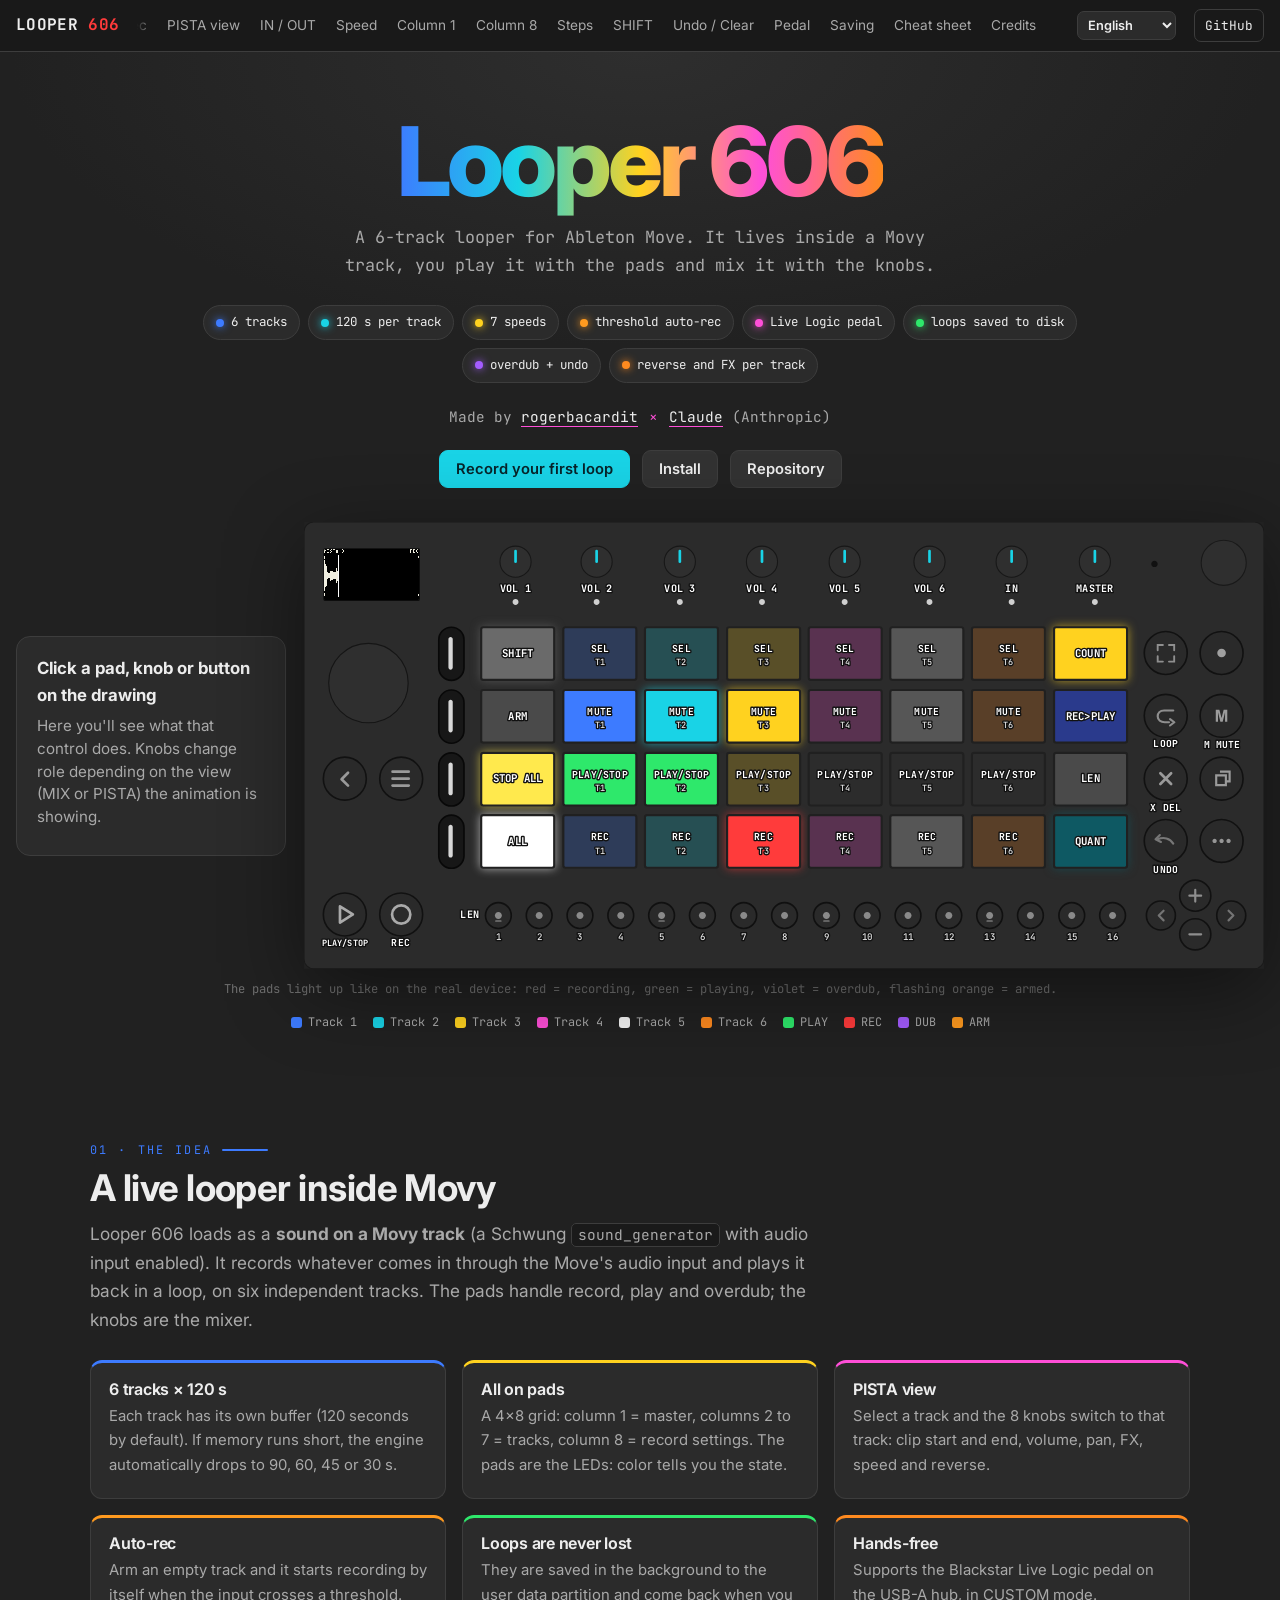
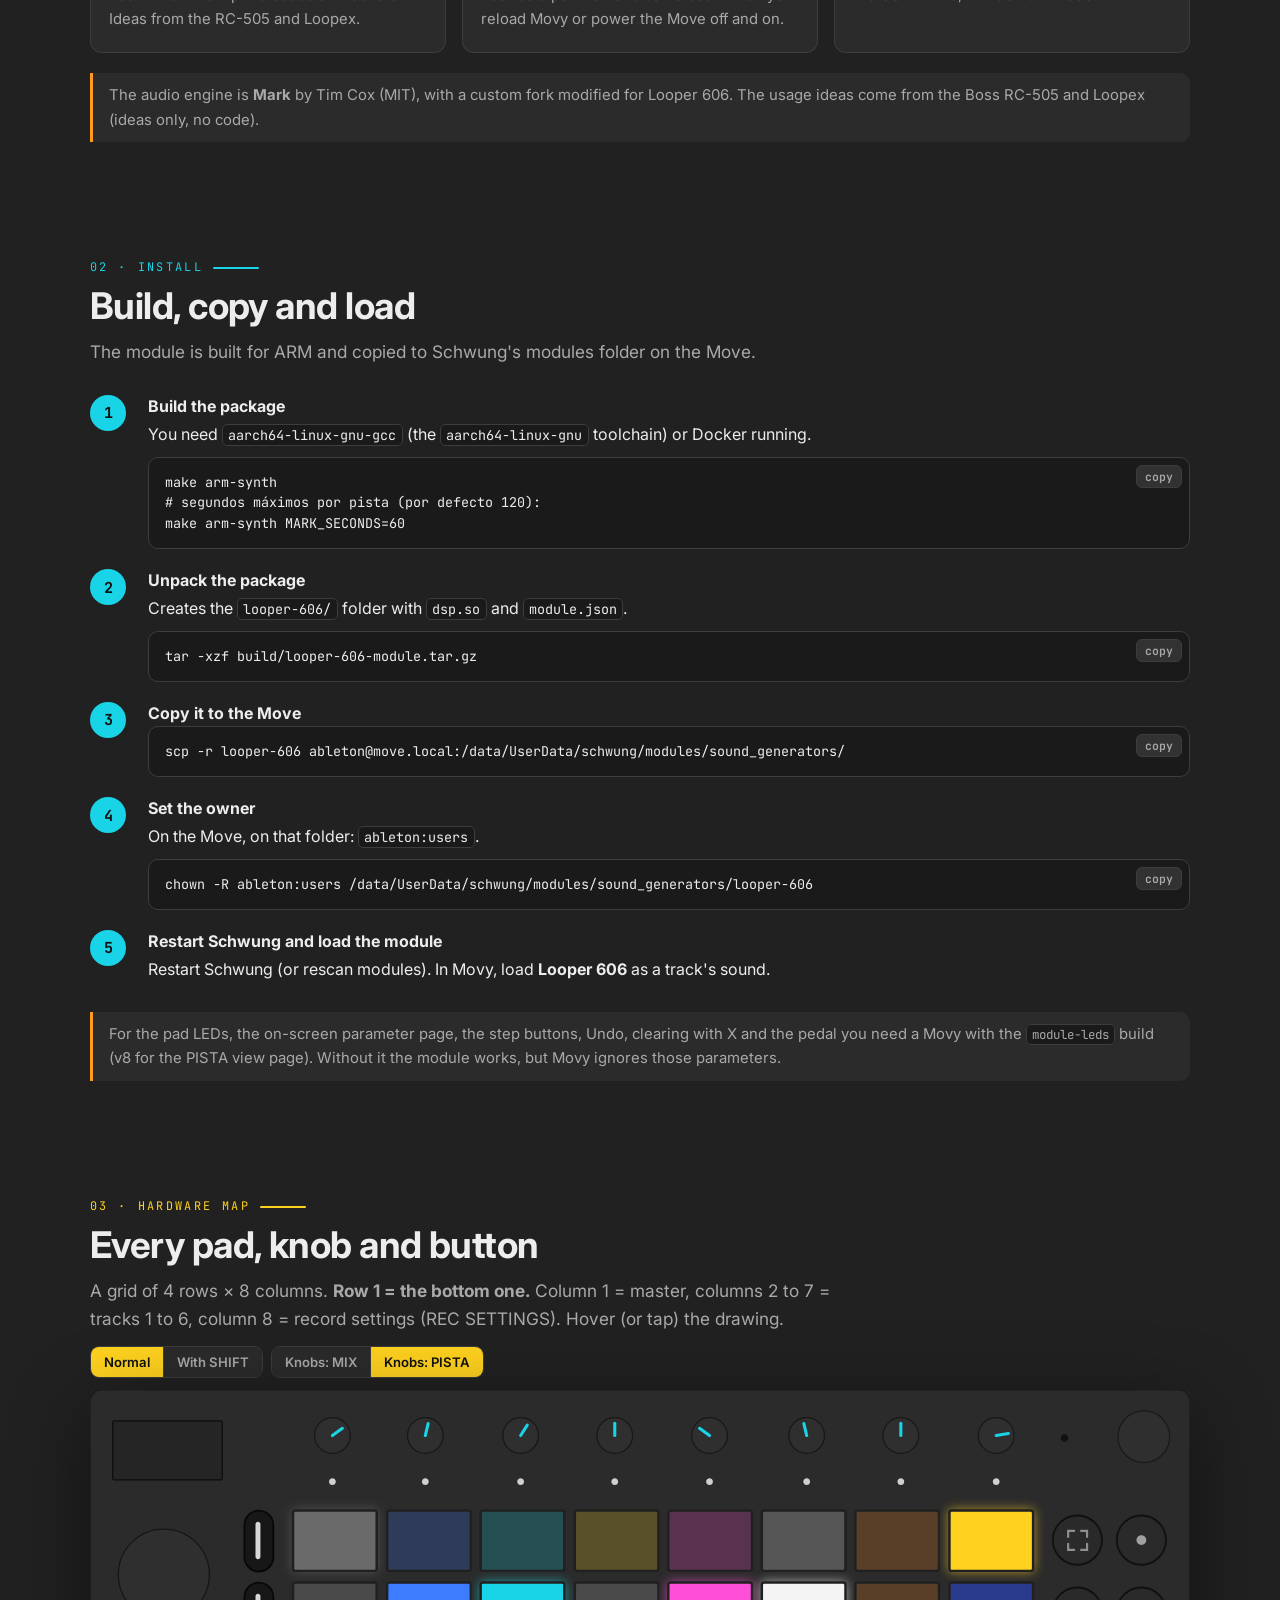
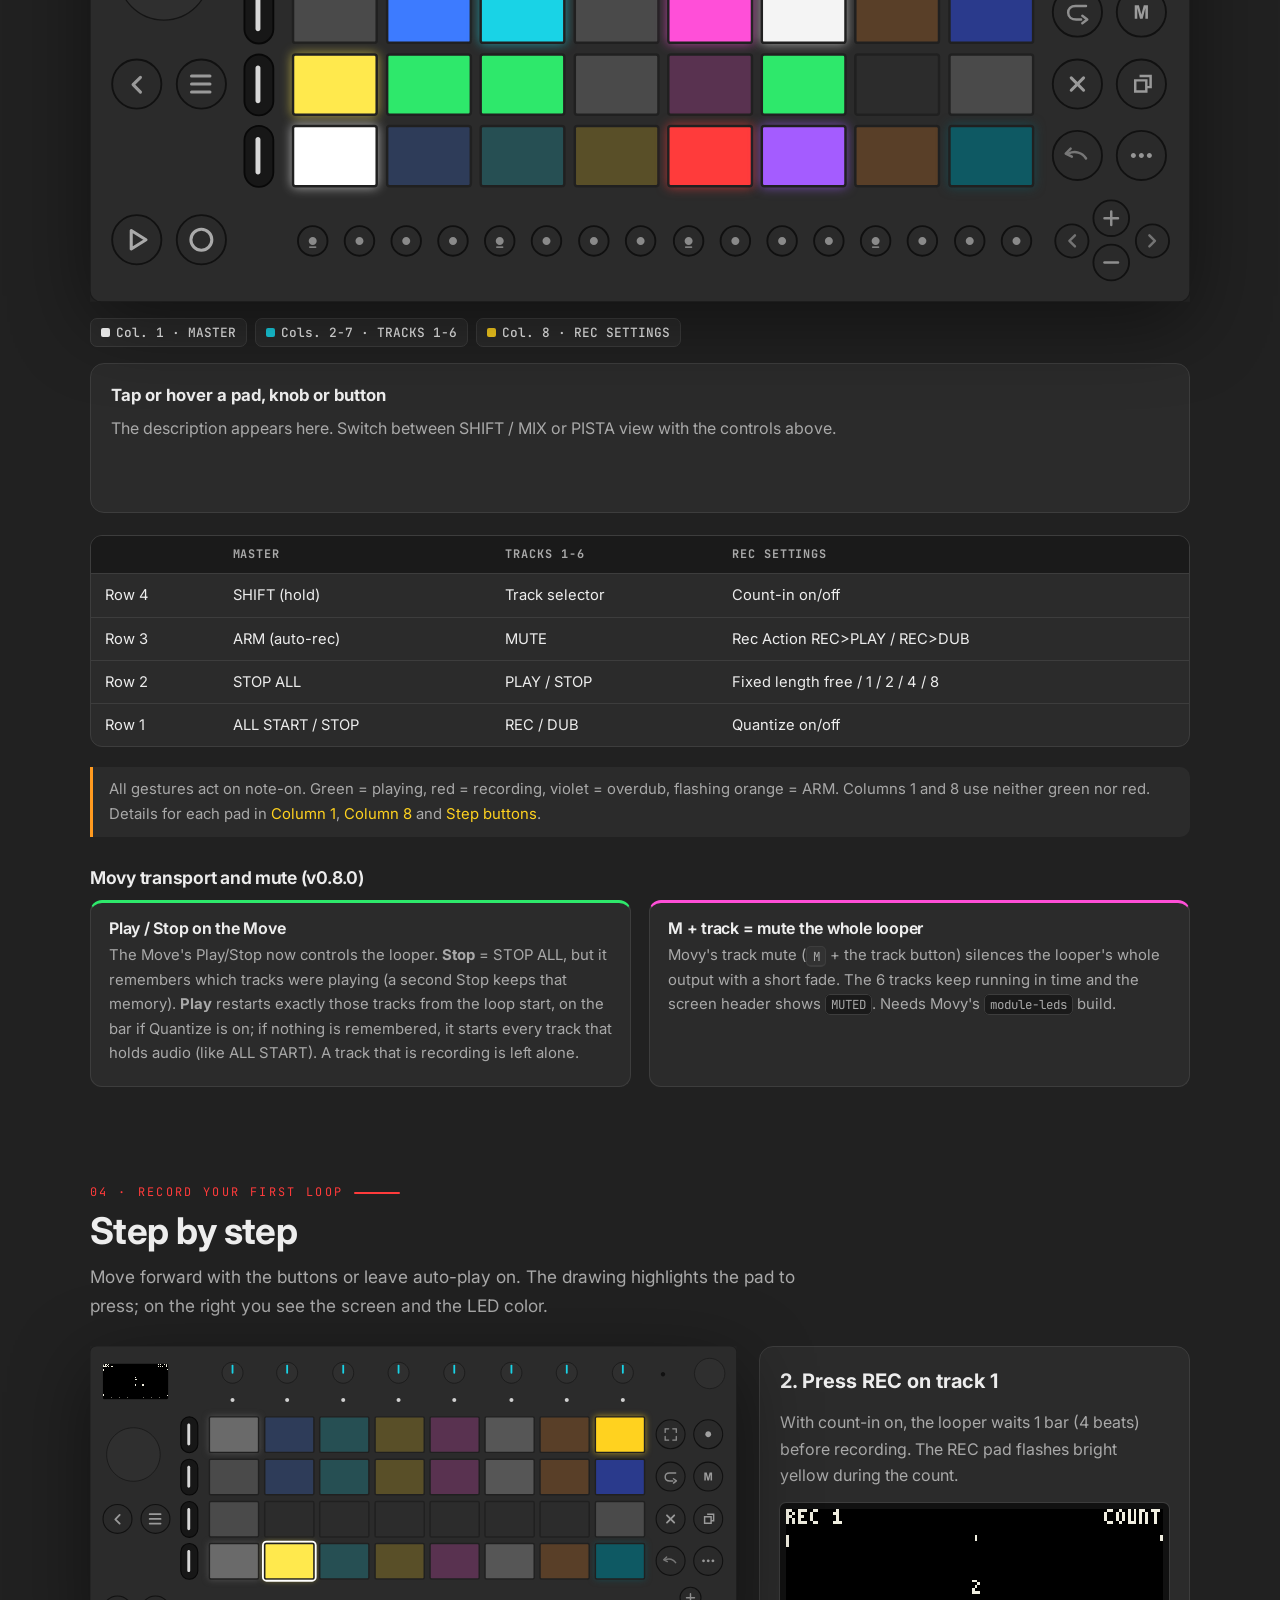
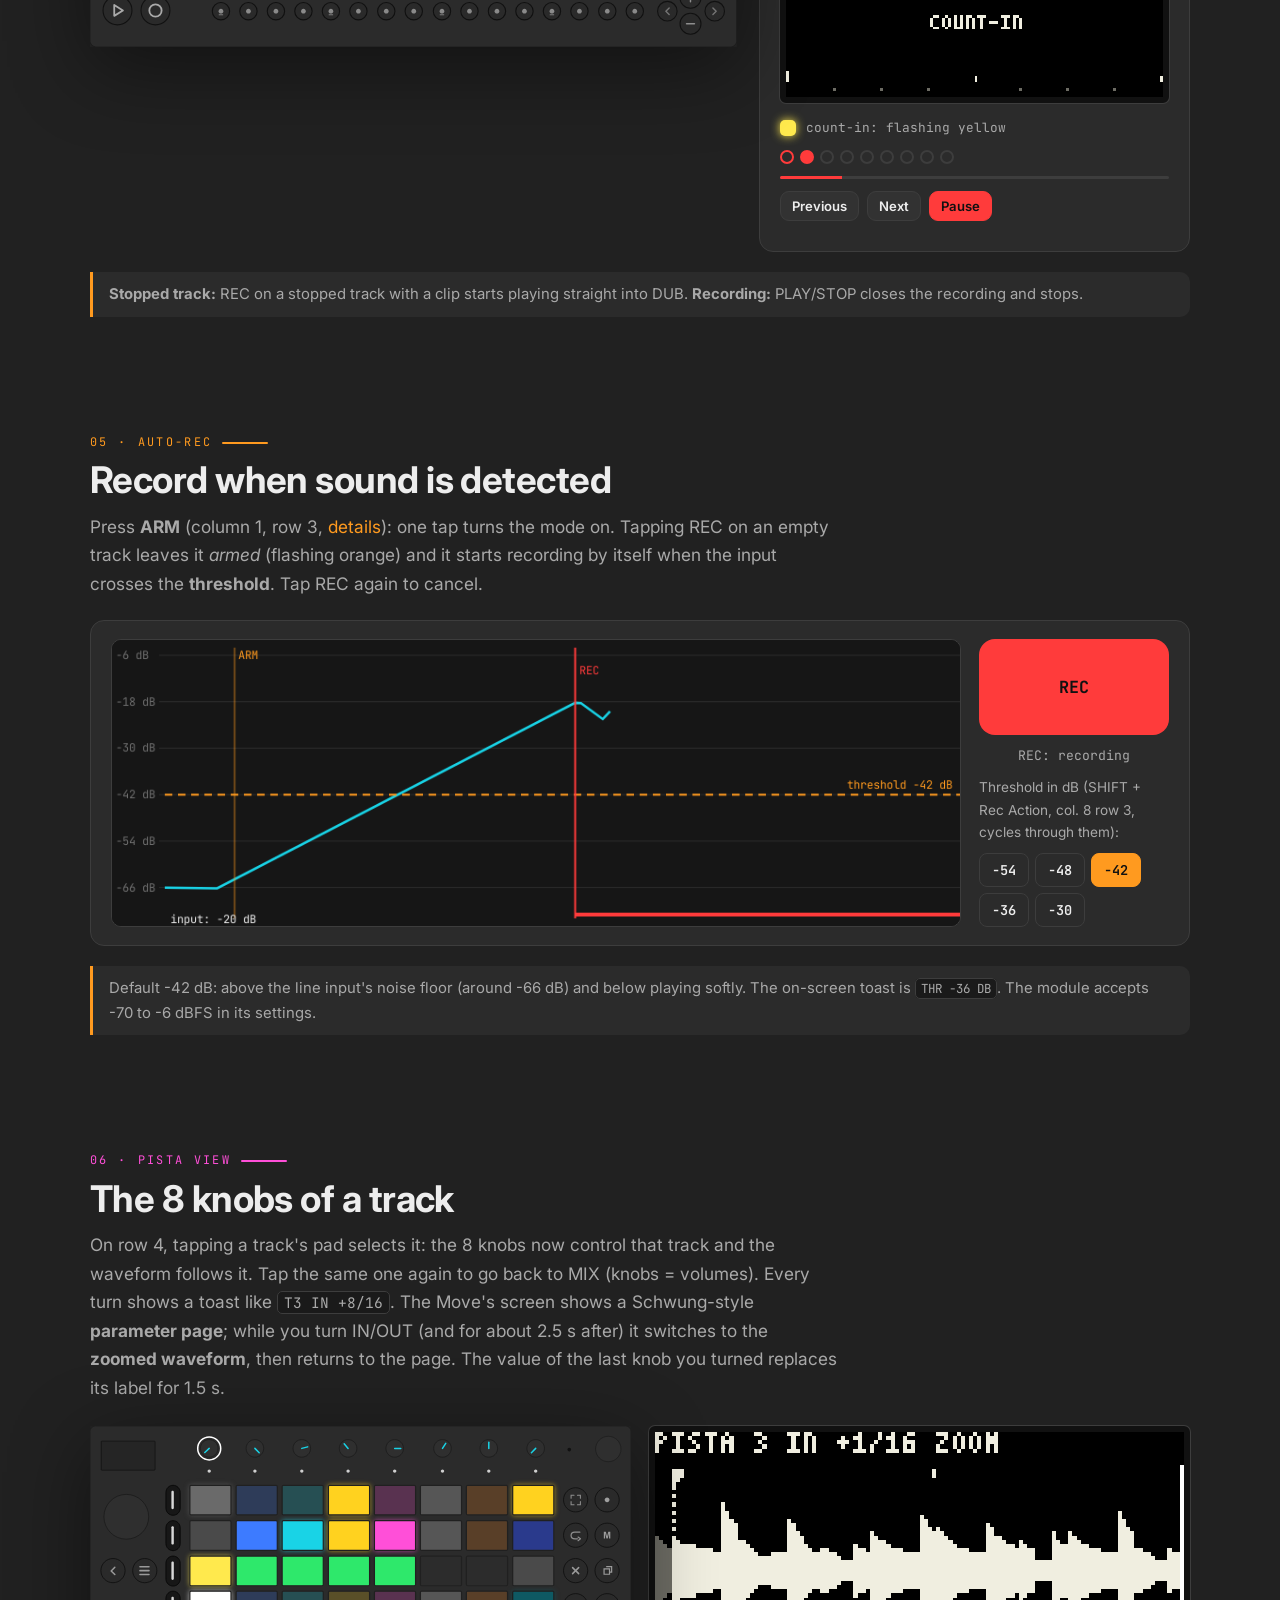
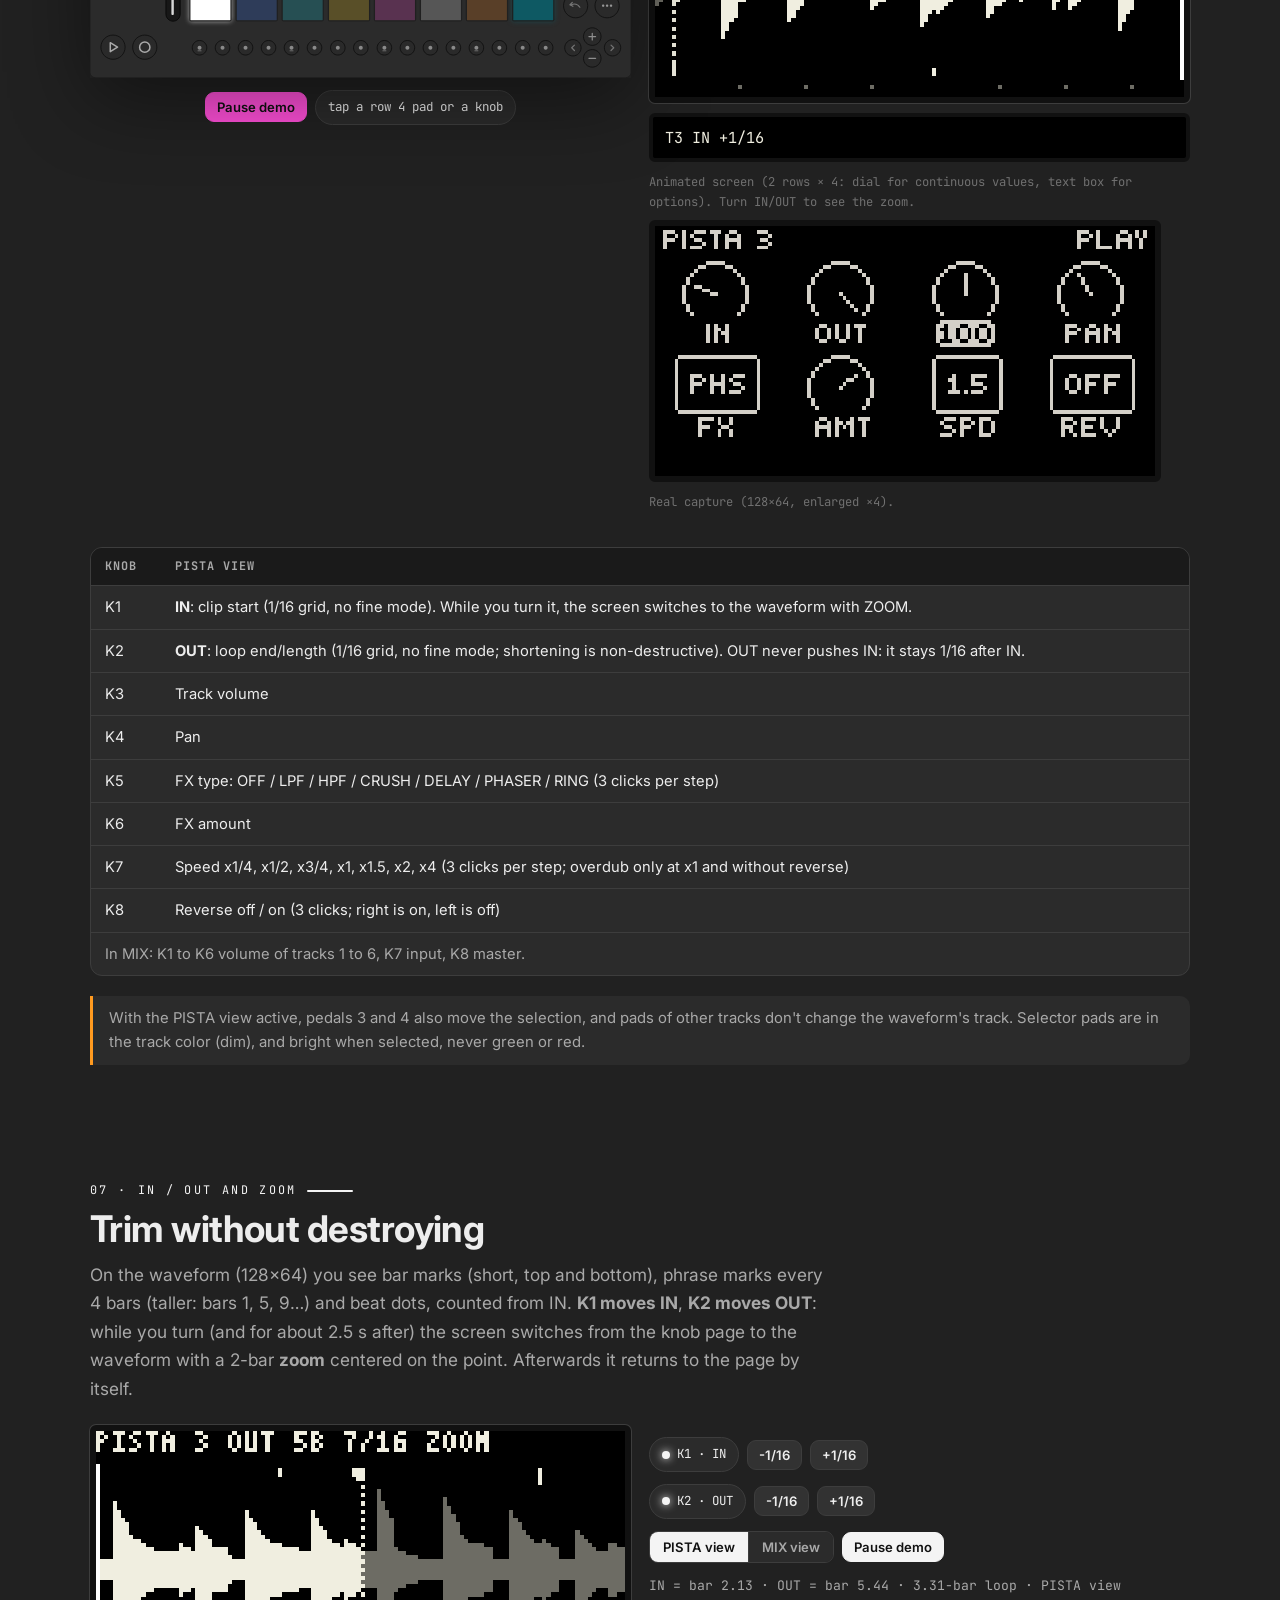
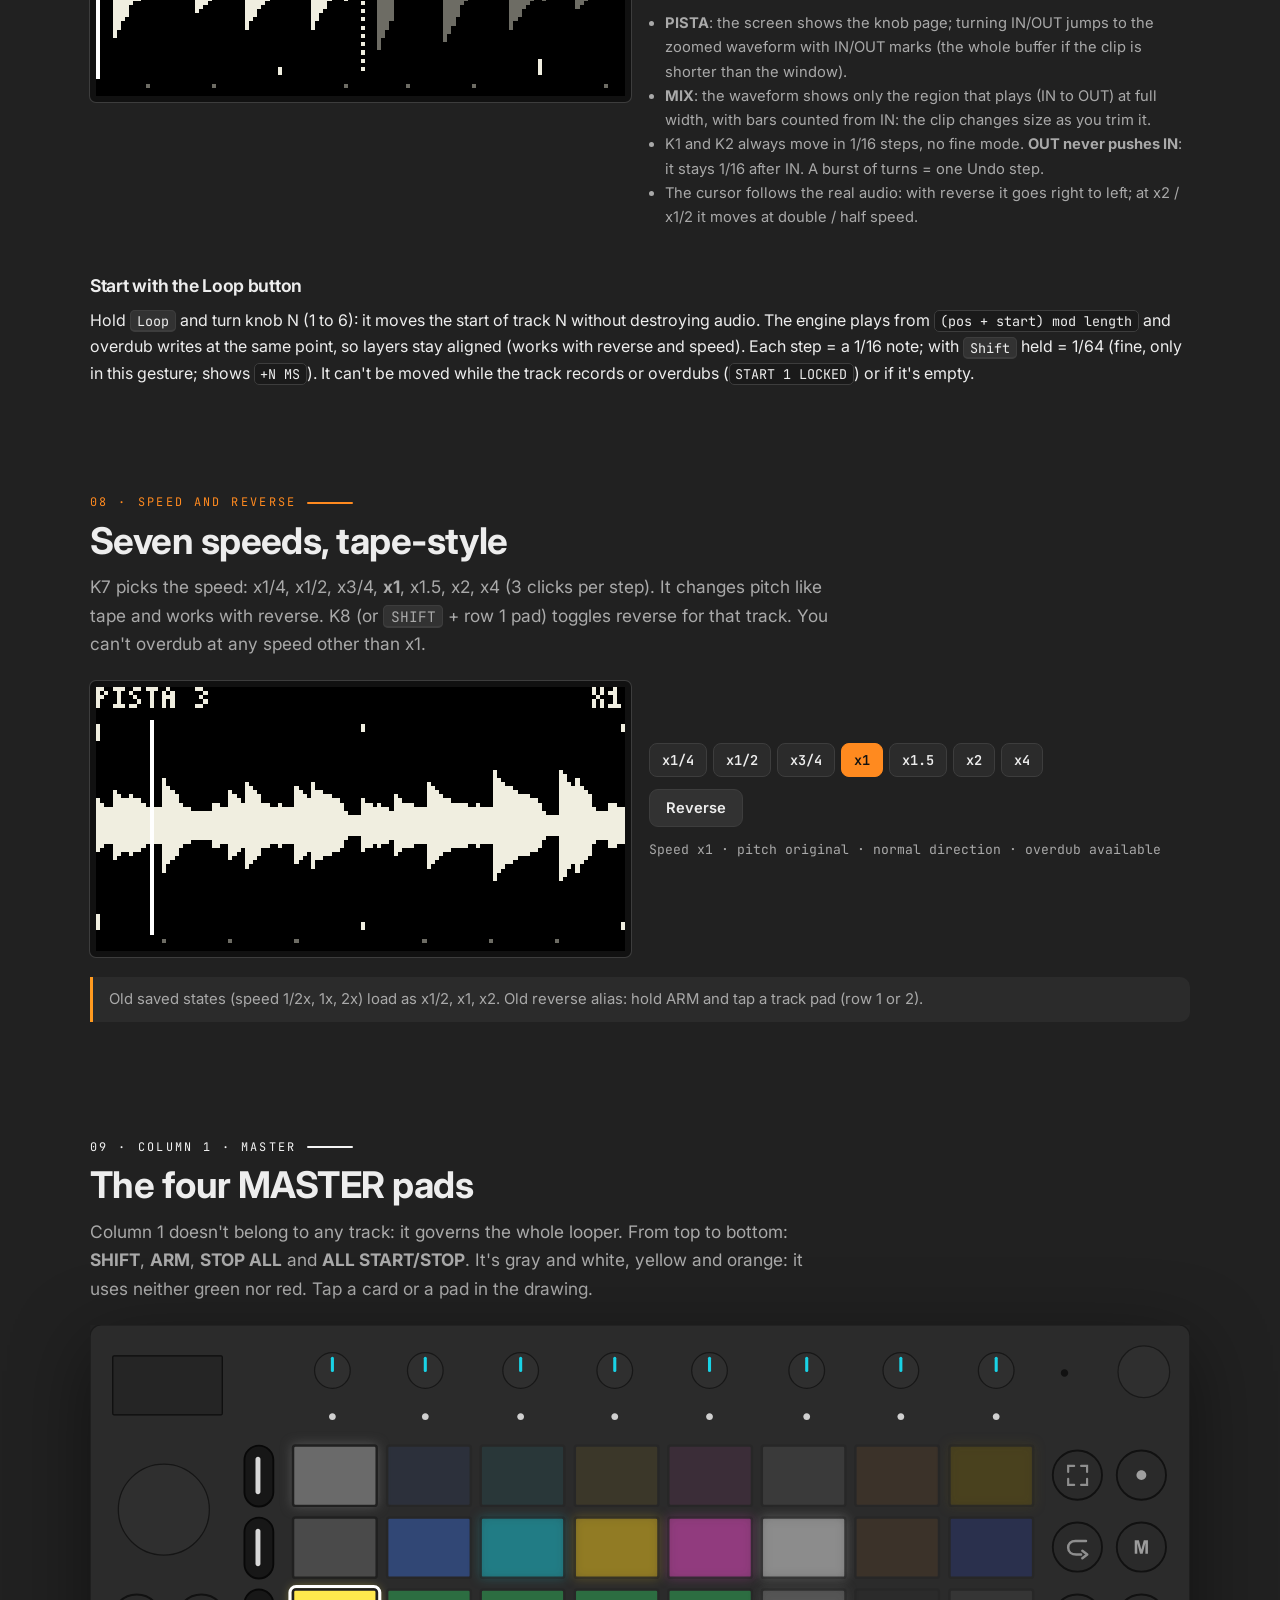
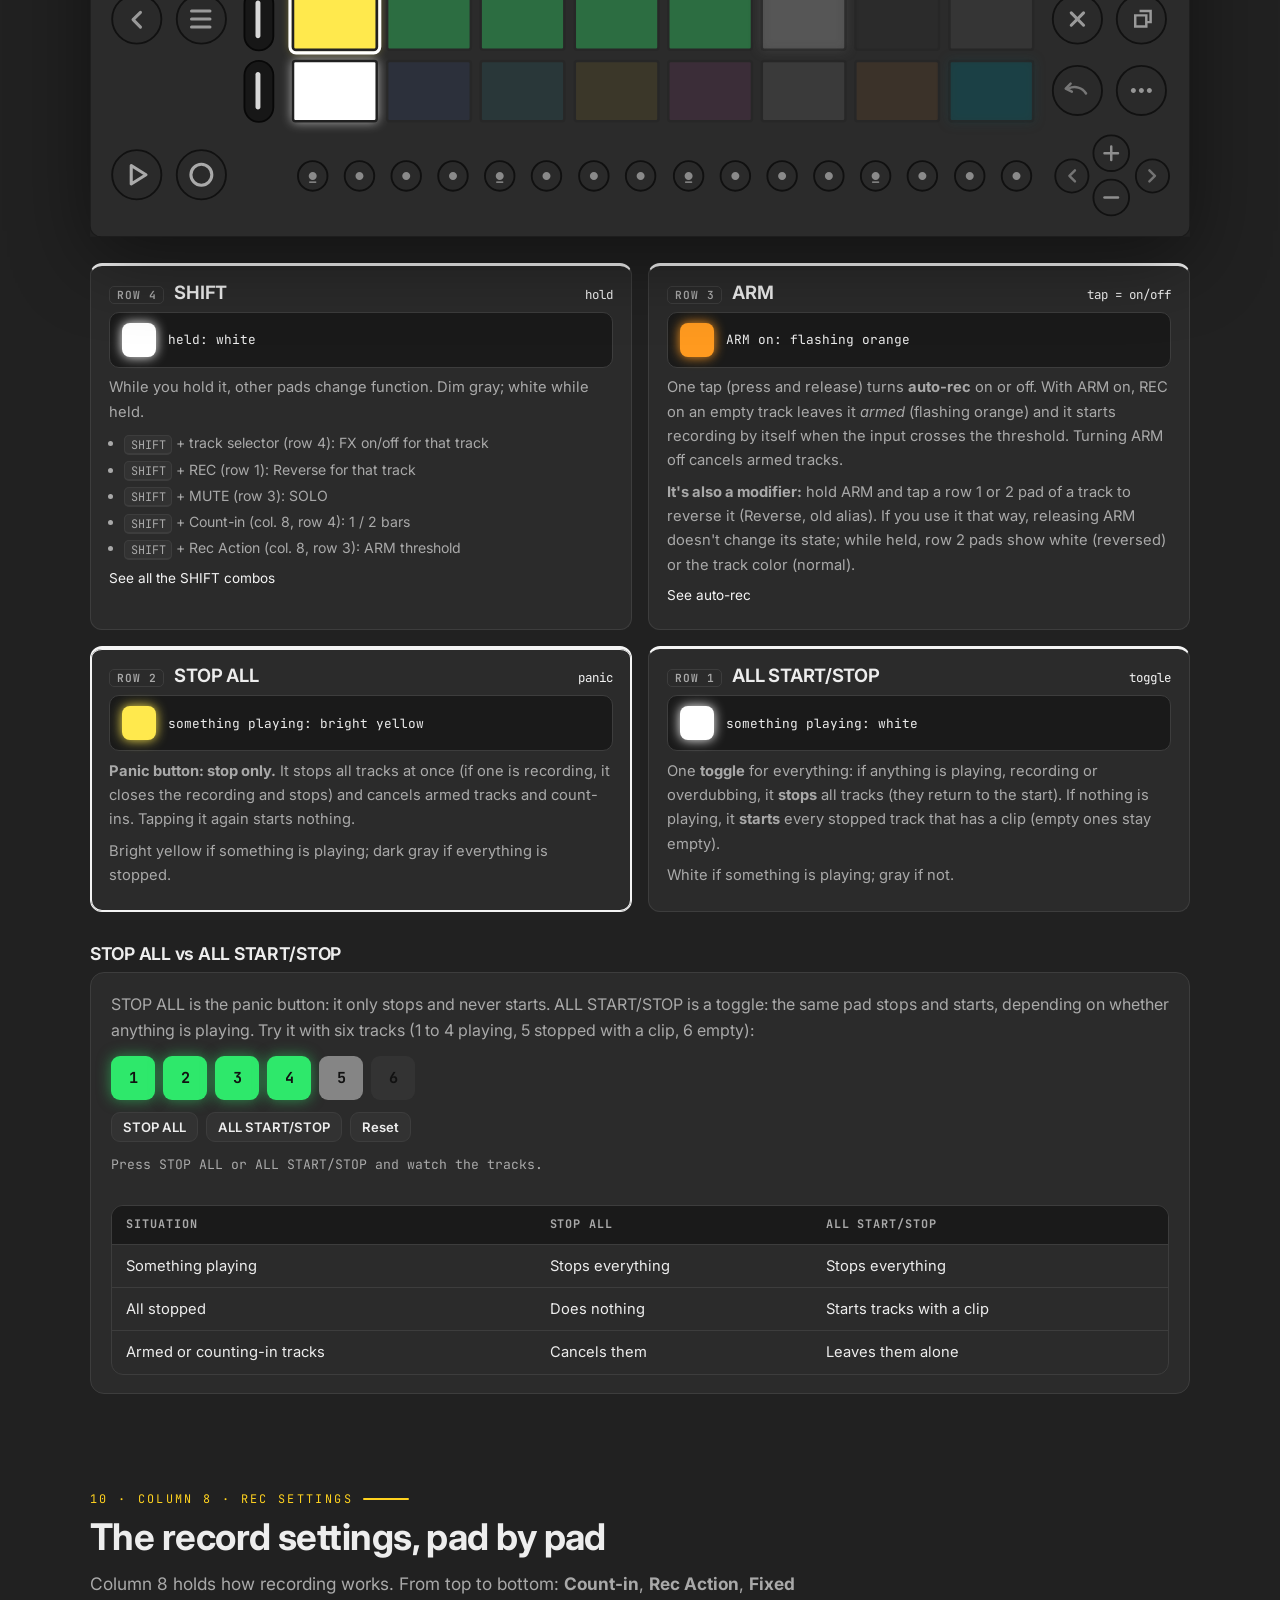
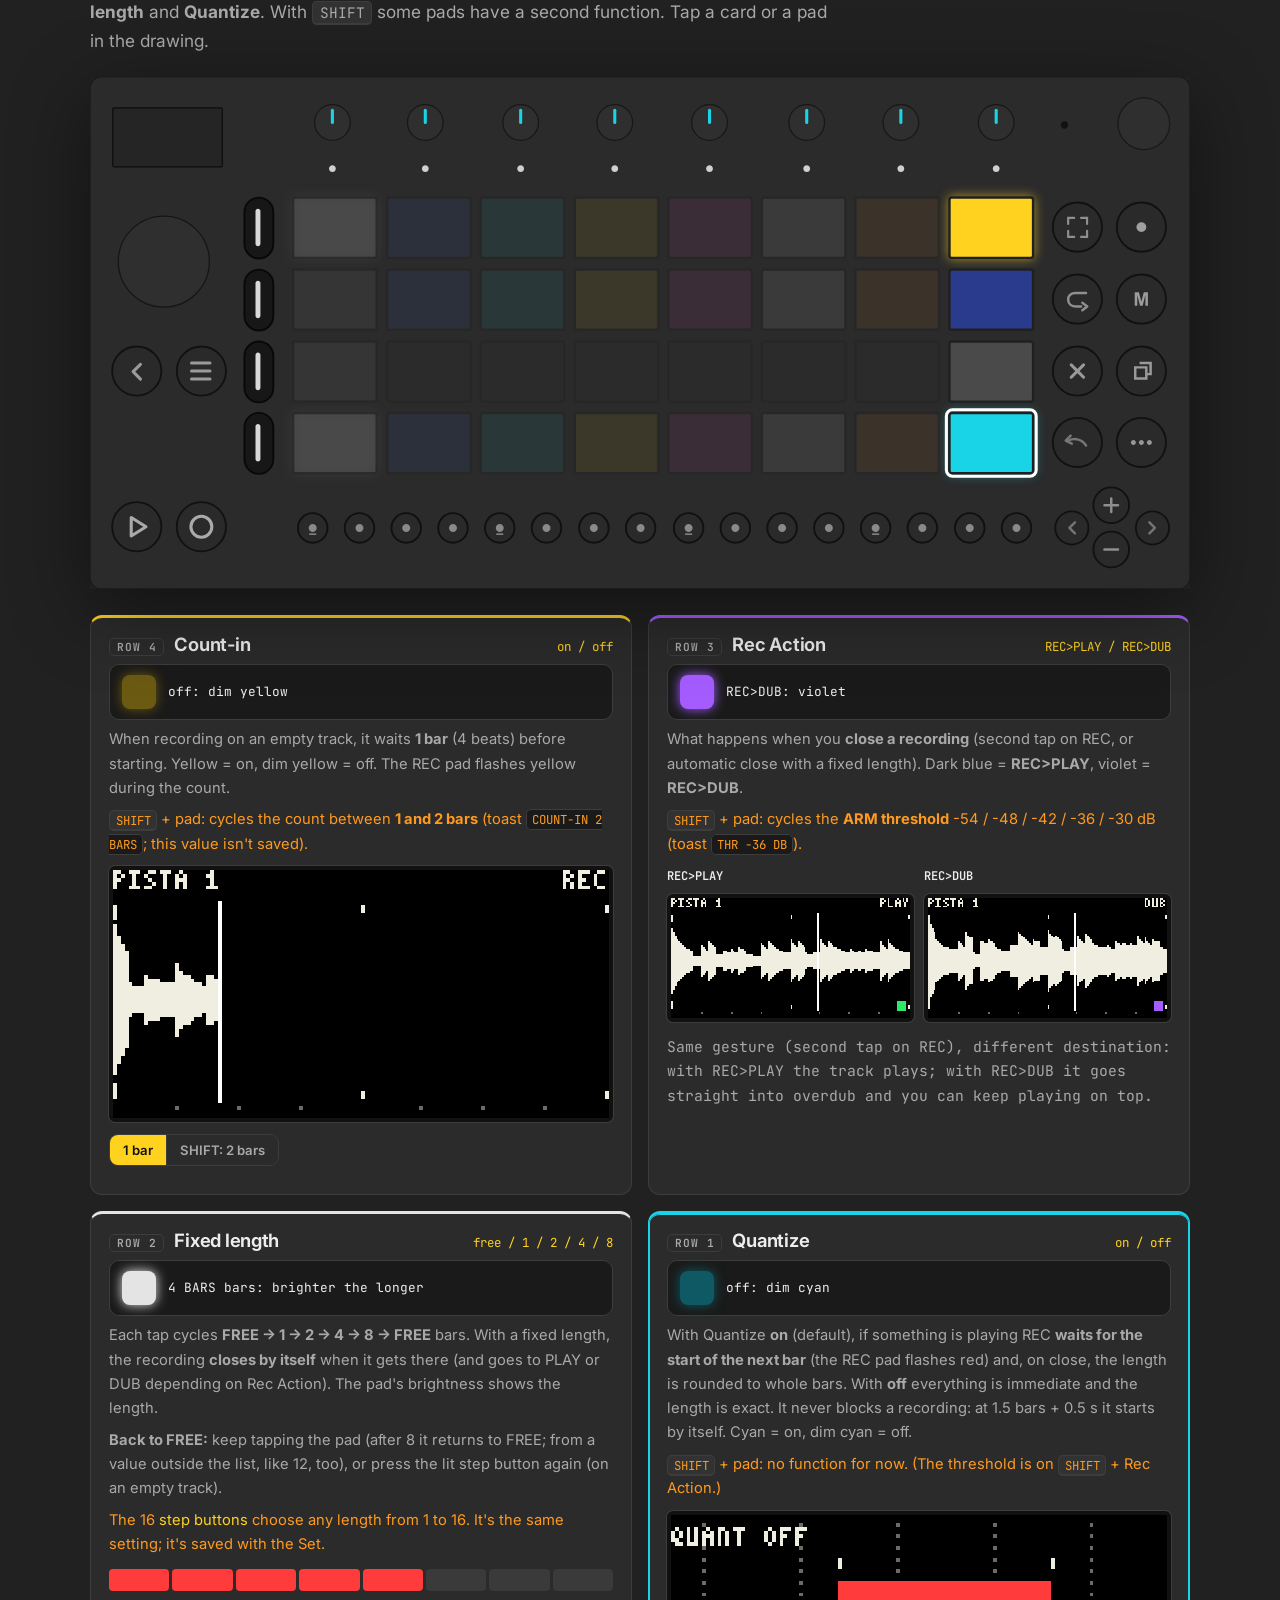
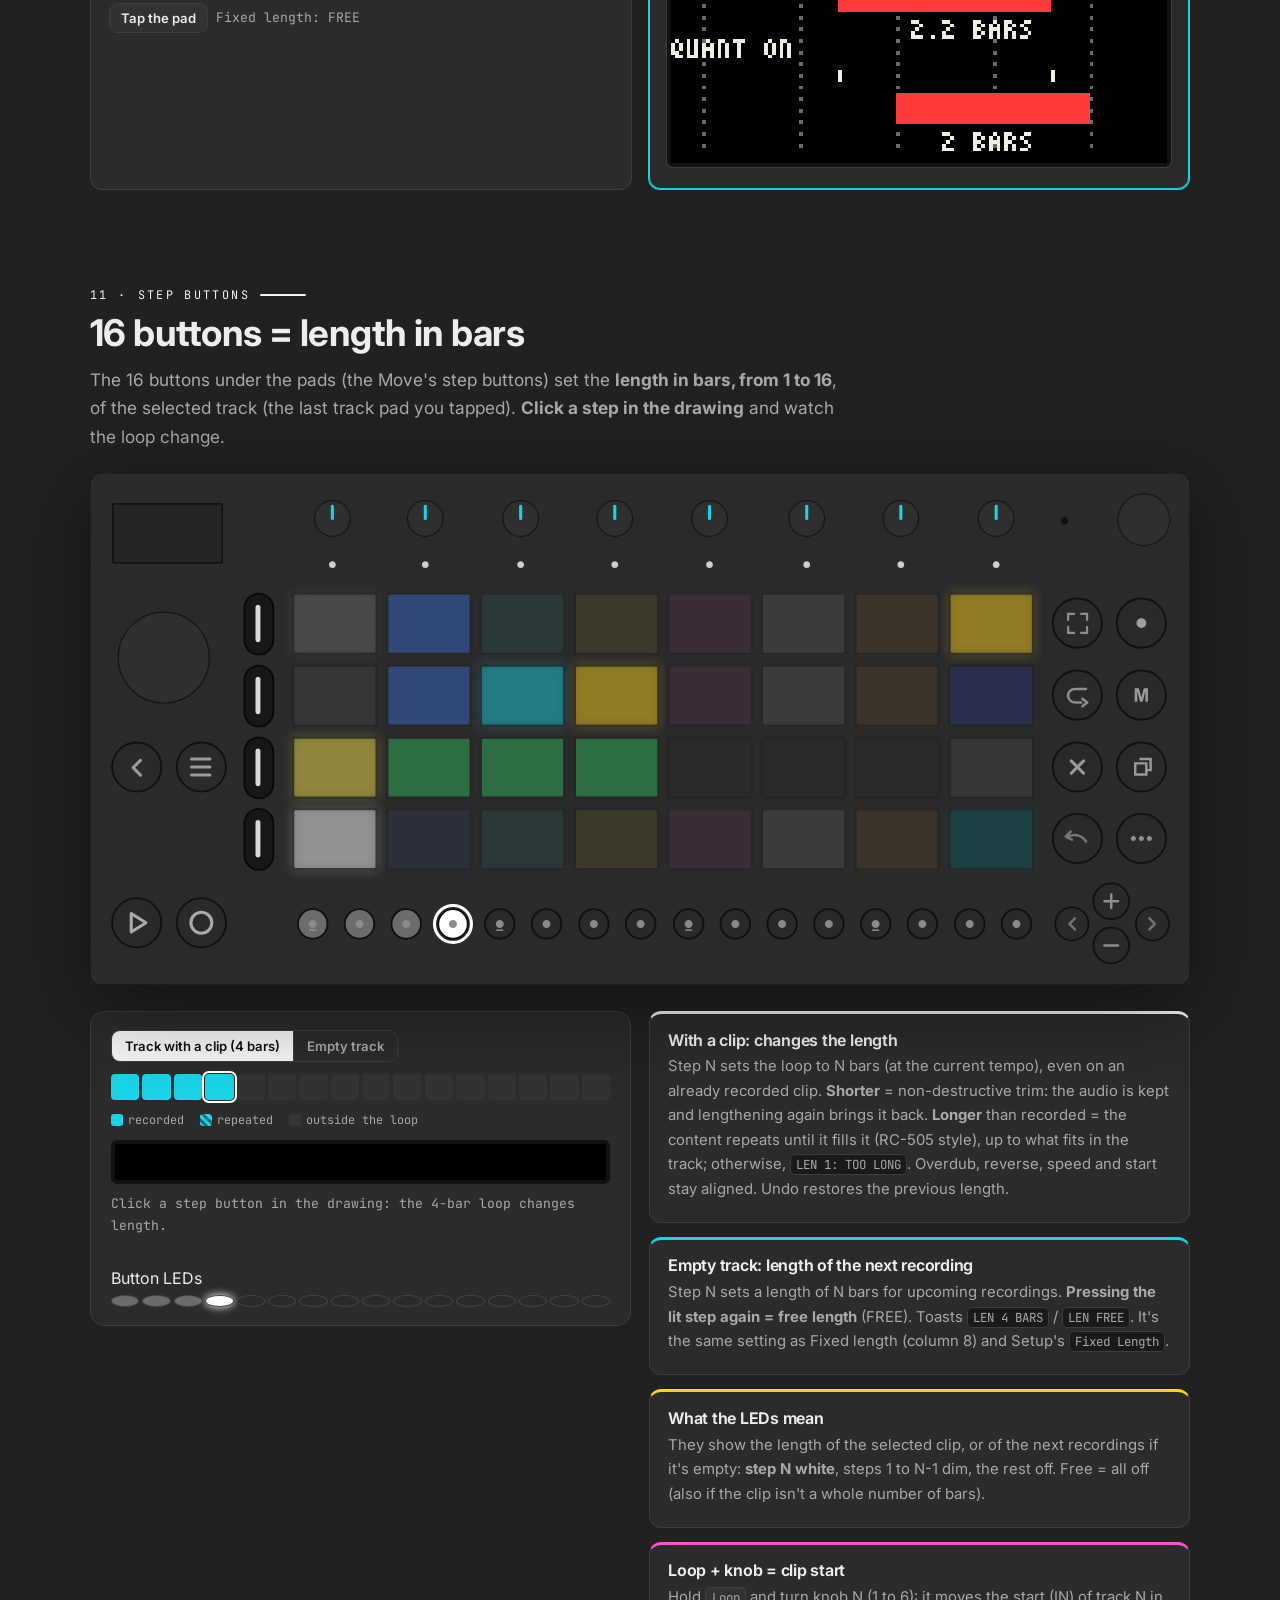
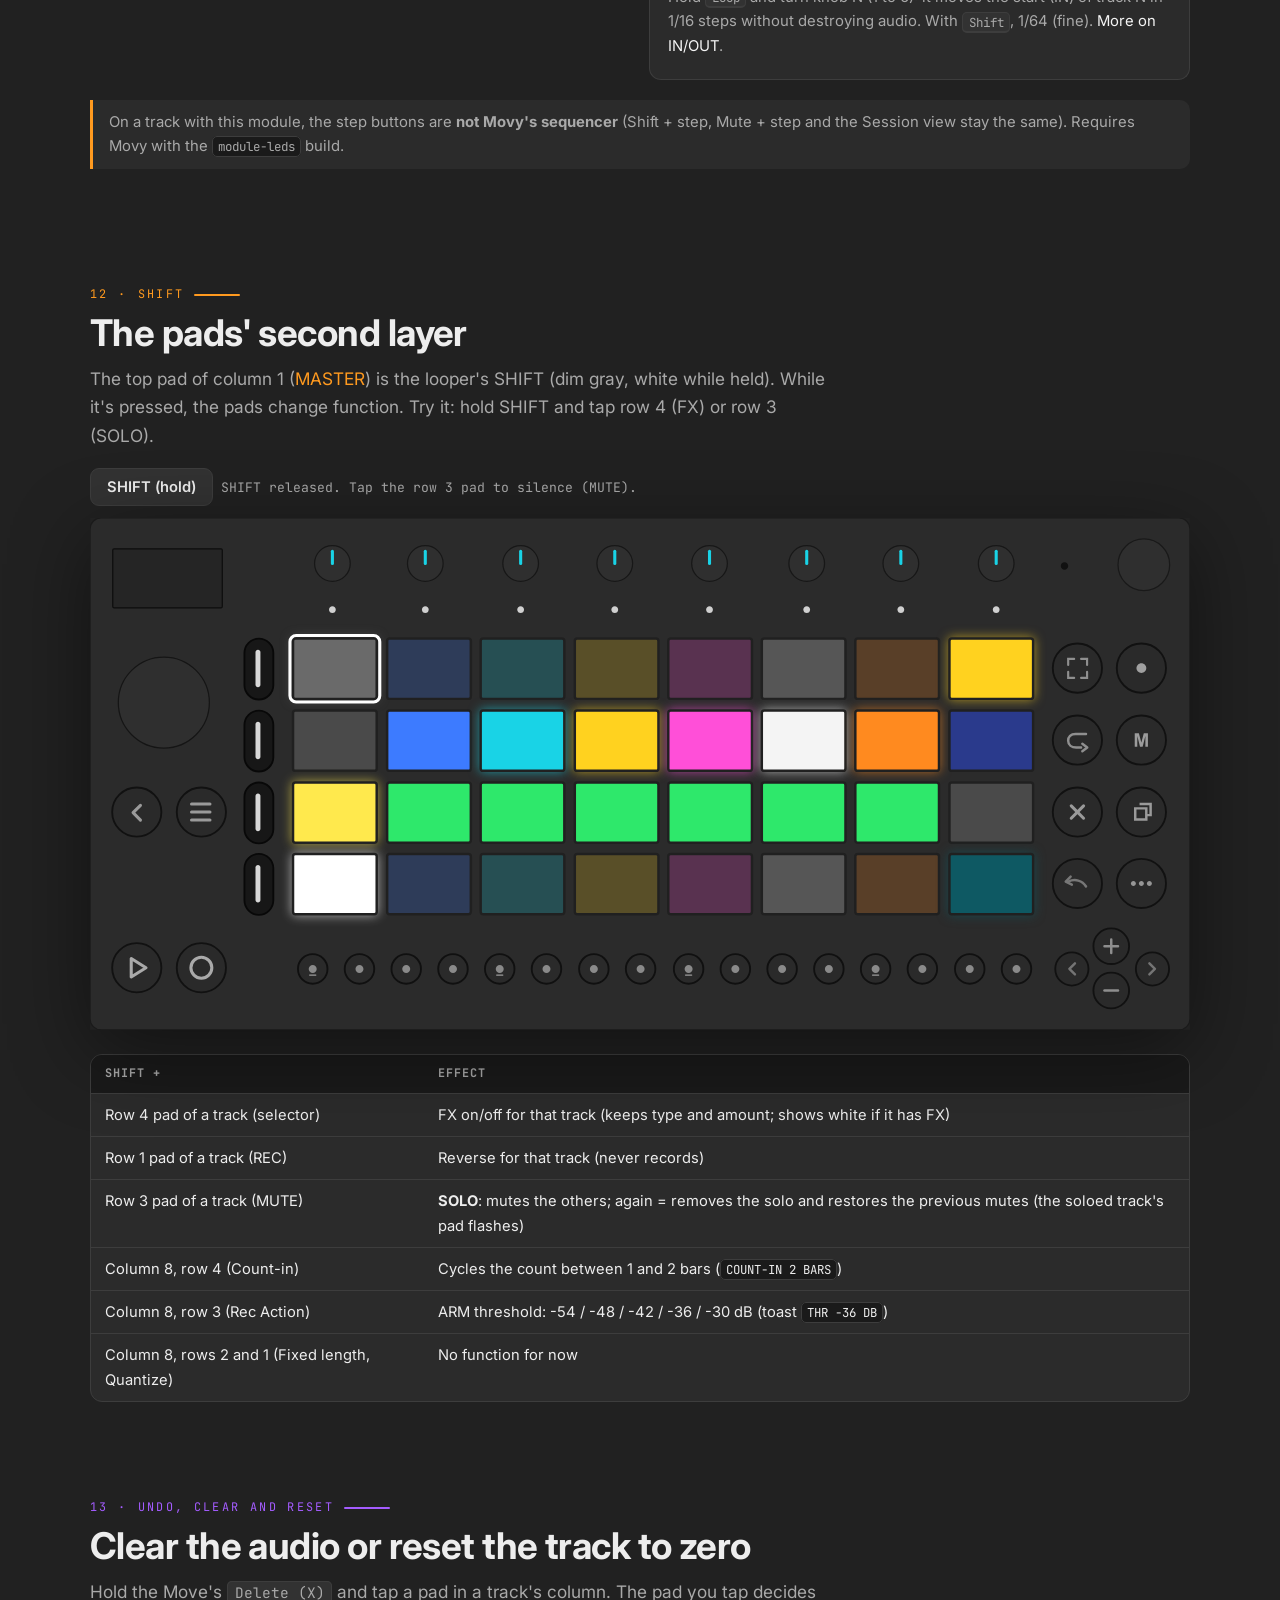
==== commit 3da2dac5: "v0.12.0: DUB red, Delete+selector clears audio only (SHIFT+Delete+sel = RESET), FX pages via < > (17" ====
--- a/site/index.html
+++ b/site/index.html
@@ -367,7 +367,10 @@
 </div>
 <p class="madeby" data-i18n-html="hero.11">Hecho por <a href="https://github.com/rogerbacardit" rel="noopener">rogerbacardit</a> <span aria-hidden="true">×</span> <a href="https://claude.com/claude-code" rel="noopener">Claude</a> (Anthropic)</p>
 <div class="cta"><a class="btn pri" data-i18n="hero.12" href="#primer-loop">Graba tu primer loop</a><a class="btn" data-i18n="hero.13" href="#instalacion">Instalación</a><a class="btn" data-i18n="hero.14" href="https://github.com/rogerbacardit/movy-looper" rel="noopener">Repositorio</a></div>
+<div class="hero-stage" id="hero-stage">
+<aside aria-live="polite" class="panel info hero-info" id="hero-info"></aside>
 <div aria-label="Animación del Move: las pistas graban y reproducen en sus colores" data-i18n-attr="aria-label:hero.15" id="hero-device" role="img"></div>
+</div>
 <p class="device-caption" data-i18n="hero.16">Los pads se iluminan como en el aparato real: rojo = grabando, verde = sonando, violeta = overdub, naranja parpadeante = armada.</p>
 <p class="hero-legend" data-i18n-html="hero.legend">En pantallas pequeñas las etiquetas se ocultan. Columna 1: SHIFT, ARM, STOP ALL, ALL. Pistas, de arriba abajo: selector, MUTE, PLAY/STOP, REC. Columna 8: COUNT-IN, REC&gt;PLAY/DUB, LEN, QUANT. Botones de paso: 1 a 16 = largo en compases.</p>
 <div aria-label="Colores de pista" class="legend-colors" data-i18n-attr="aria-label:hero.17">
--- a/site/assets/style.css
+++ b/site/assets/style.css
@@ -279,3 +279,14 @@
 .lbls text.n{fill:#e6e6e6;font-weight:500}
 .hero-legend{display:none;font:.76rem/1.5 var(--mono);color:var(--dim);max-width:60ch;margin:10px auto 0}
 @media(max-width:899px){.lbls{display:none}.hero-legend{display:block}}
+/* hero: info column left of the device */
+.hero-stage{display:grid;grid-template-columns:minmax(0,1fr);gap:18px;margin-top:18px}
+.hero-stage>*{min-width:0}
+.hero-info{text-align:left;min-height:0}
+@media(min-width:900px){
+  .hero-stage{grid-template-columns:270px minmax(0,1fr);align-items:center;width:min(1500px,calc(100vw - 32px));margin-left:50%;transform:translateX(-50%)}
+  .hero-info{min-height:220px}
+}
+@media(max-width:899px){.hero-info{order:2}}
+.hero-info .tag{margin:0;max-width:none;font-size:.7rem}
+.hero-info p{font-size:.95rem;line-height:1.5}
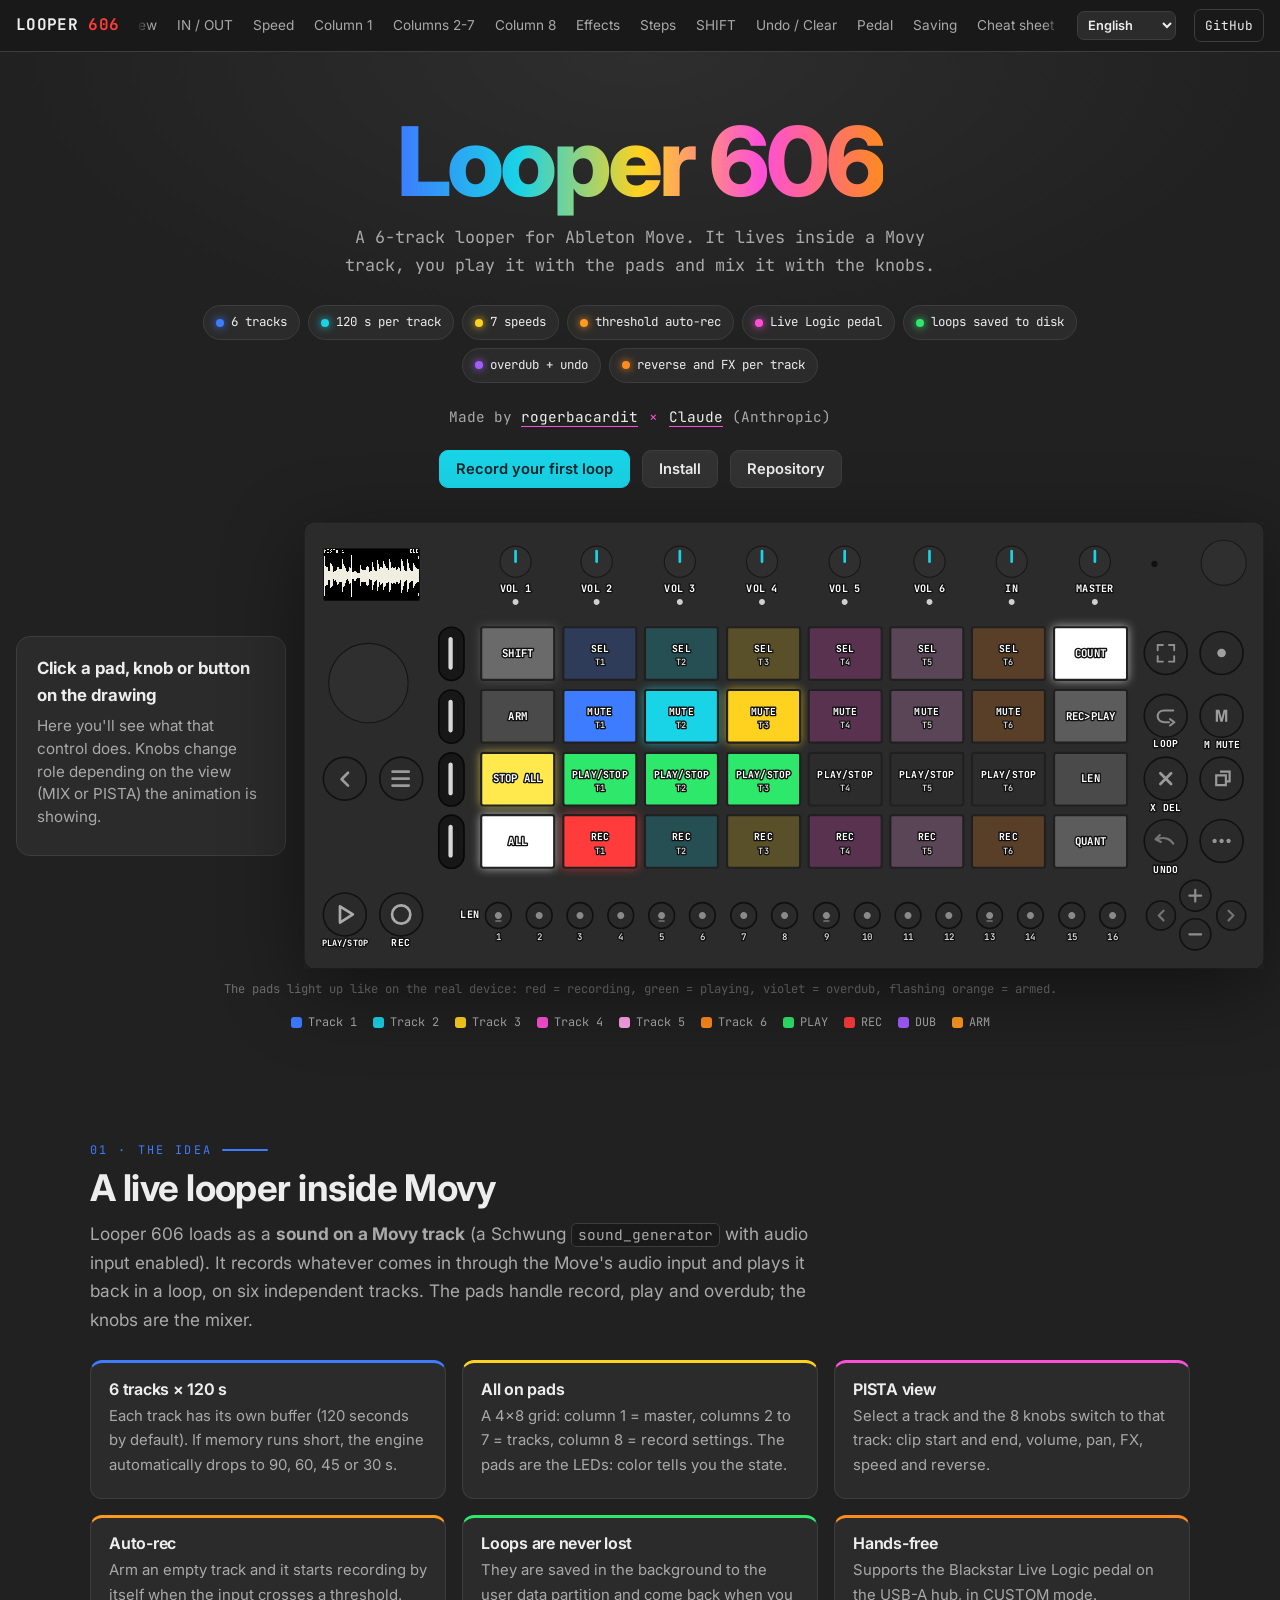
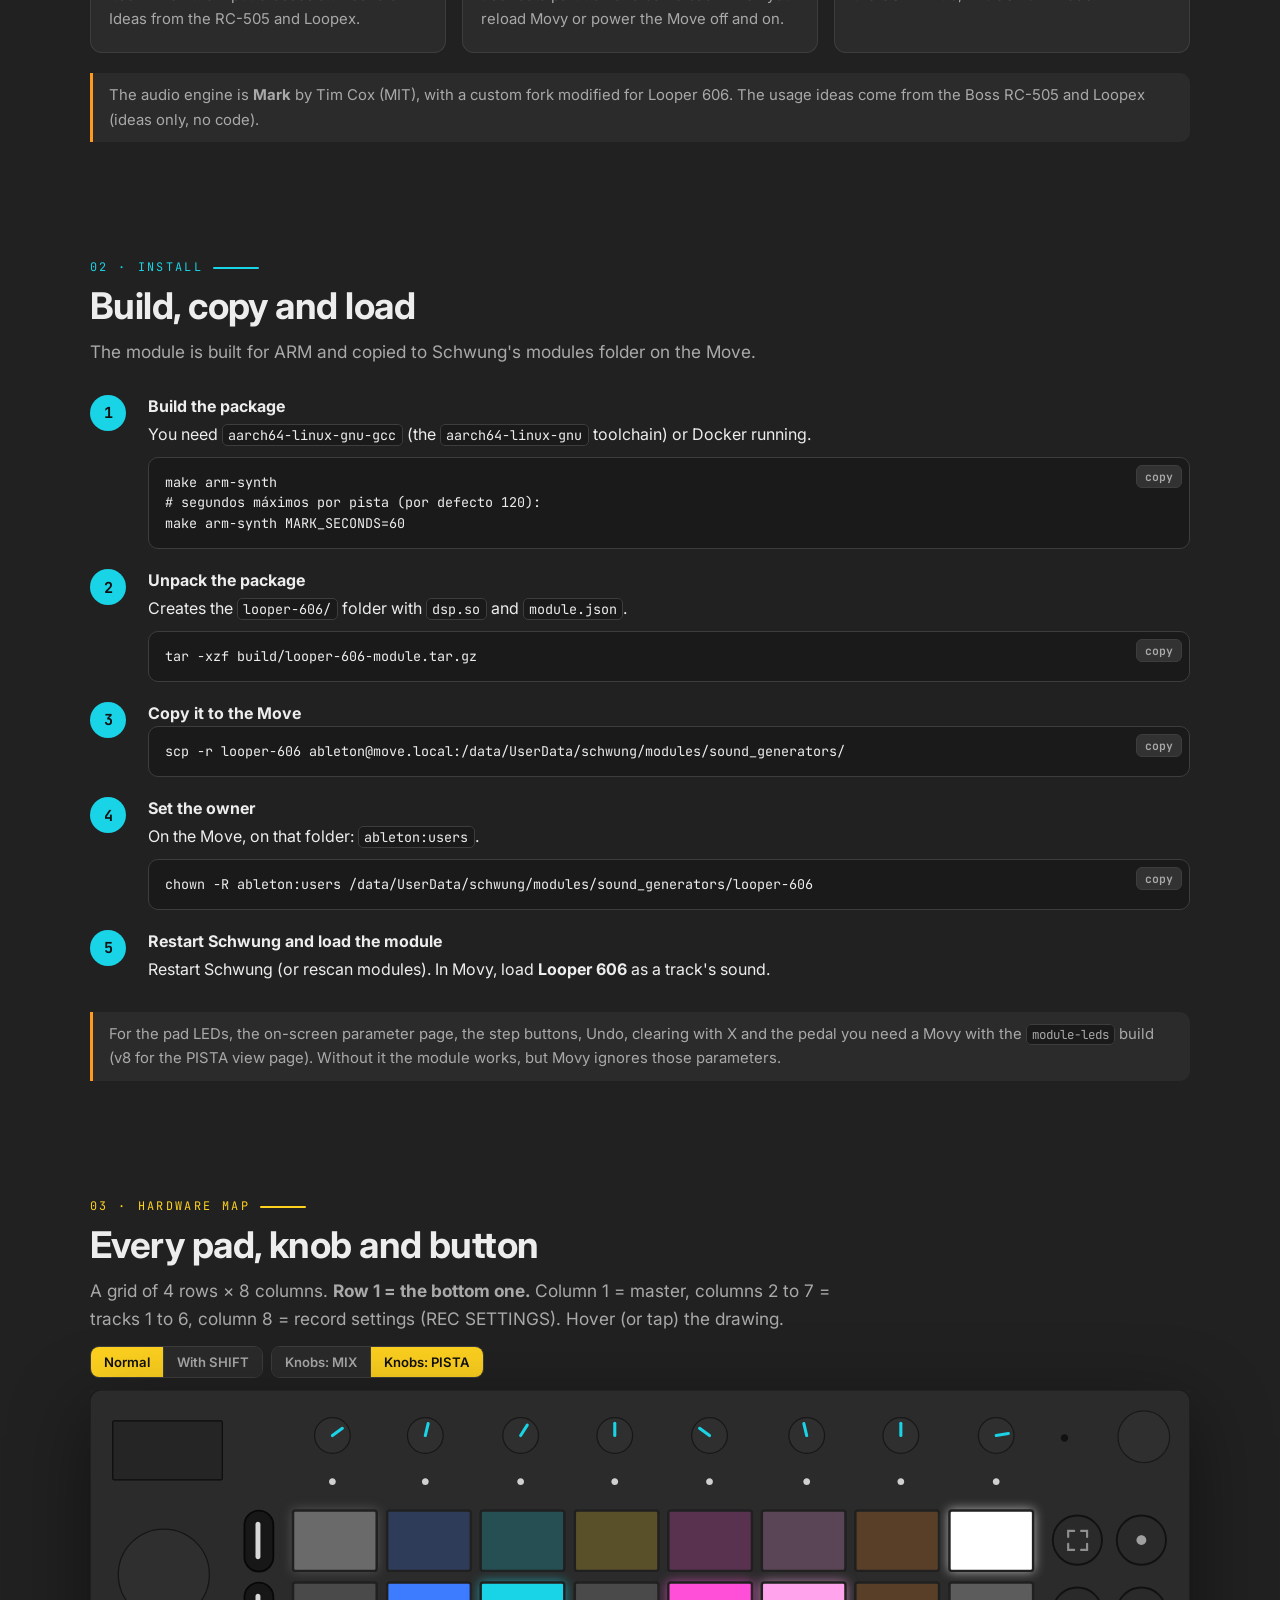
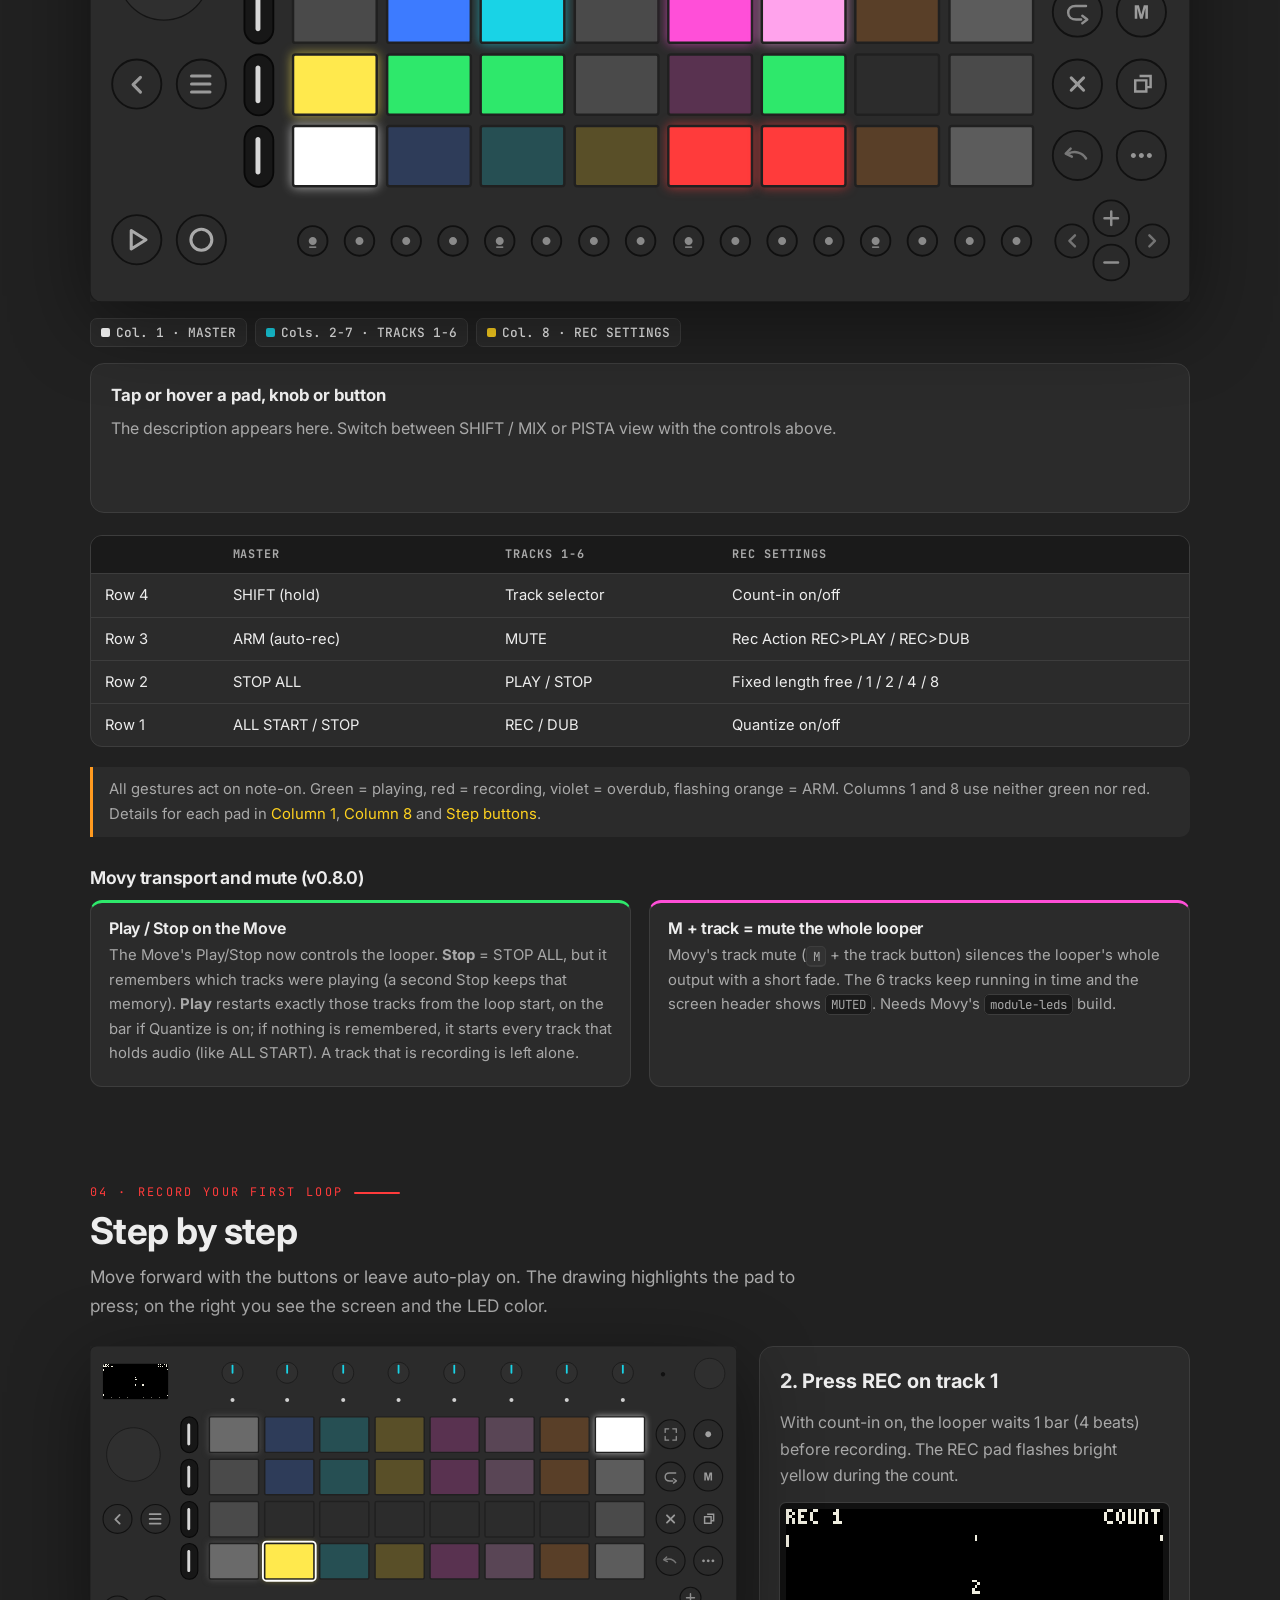
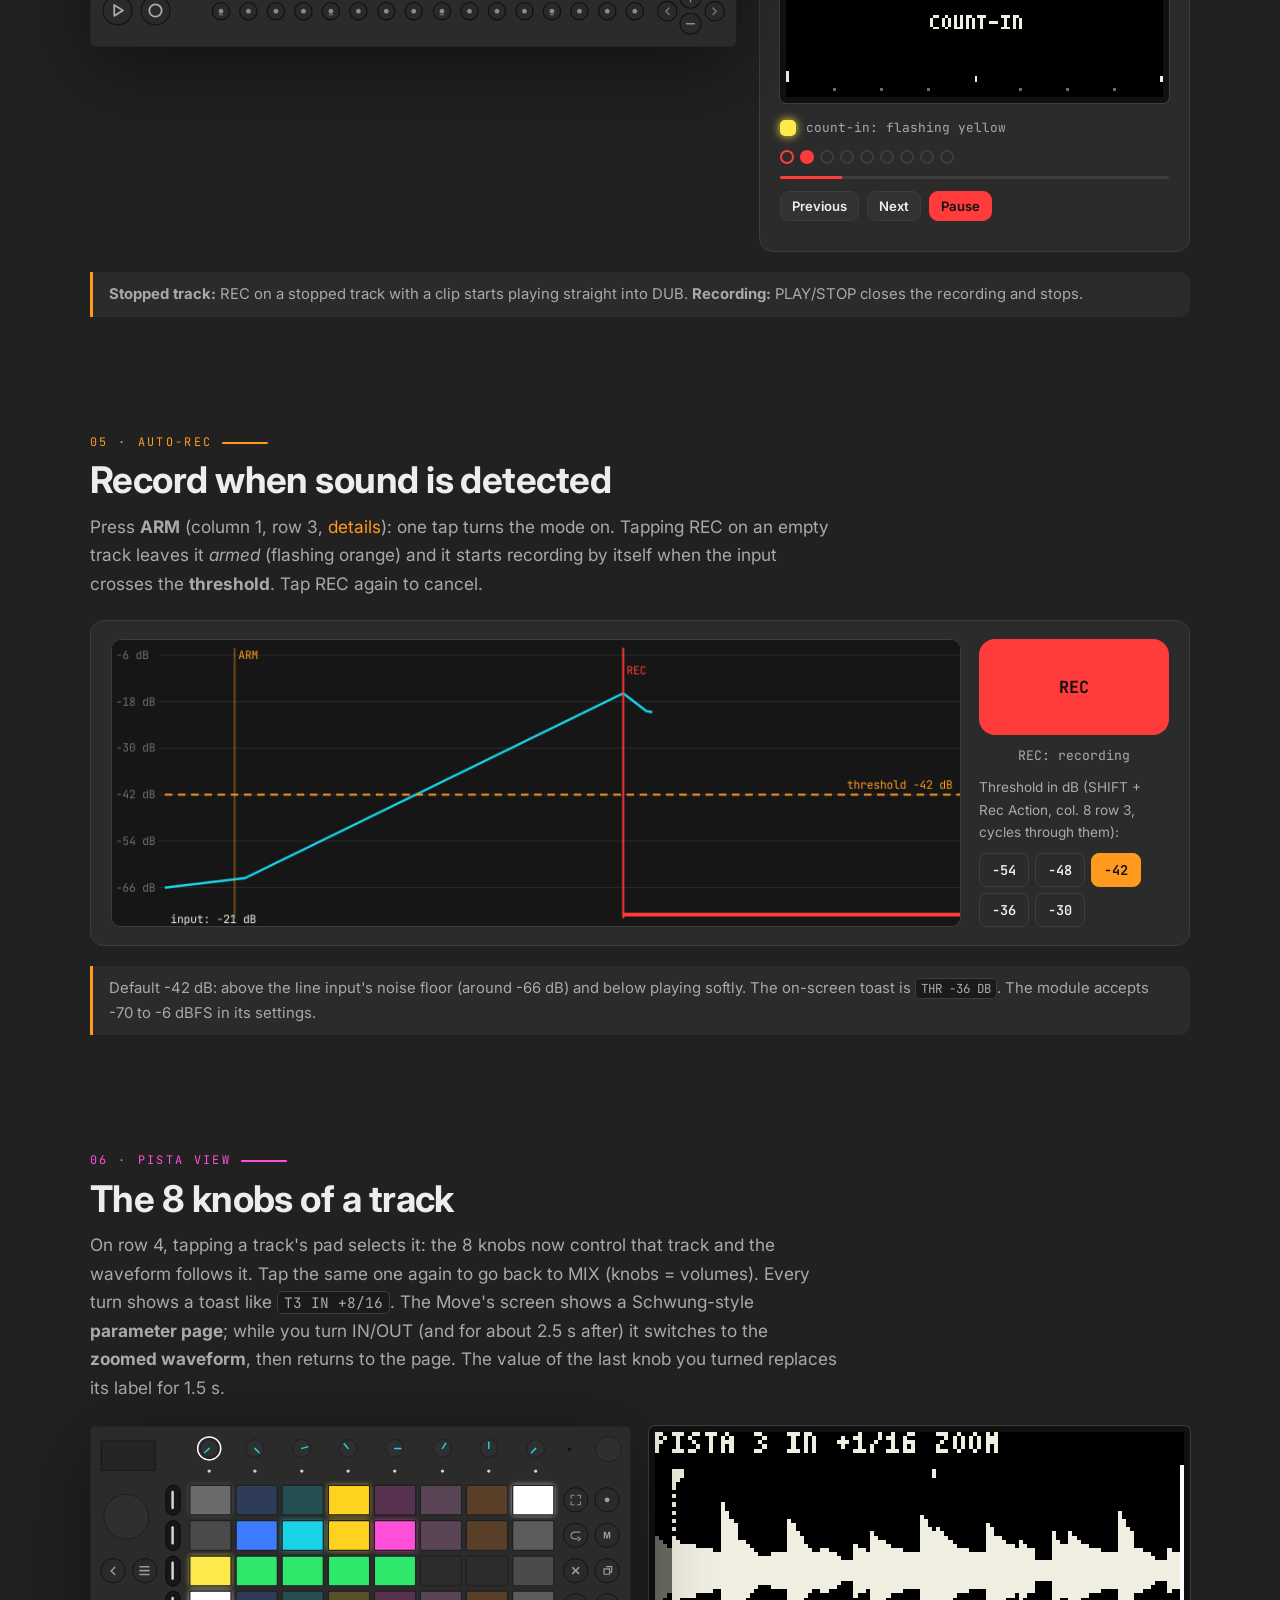
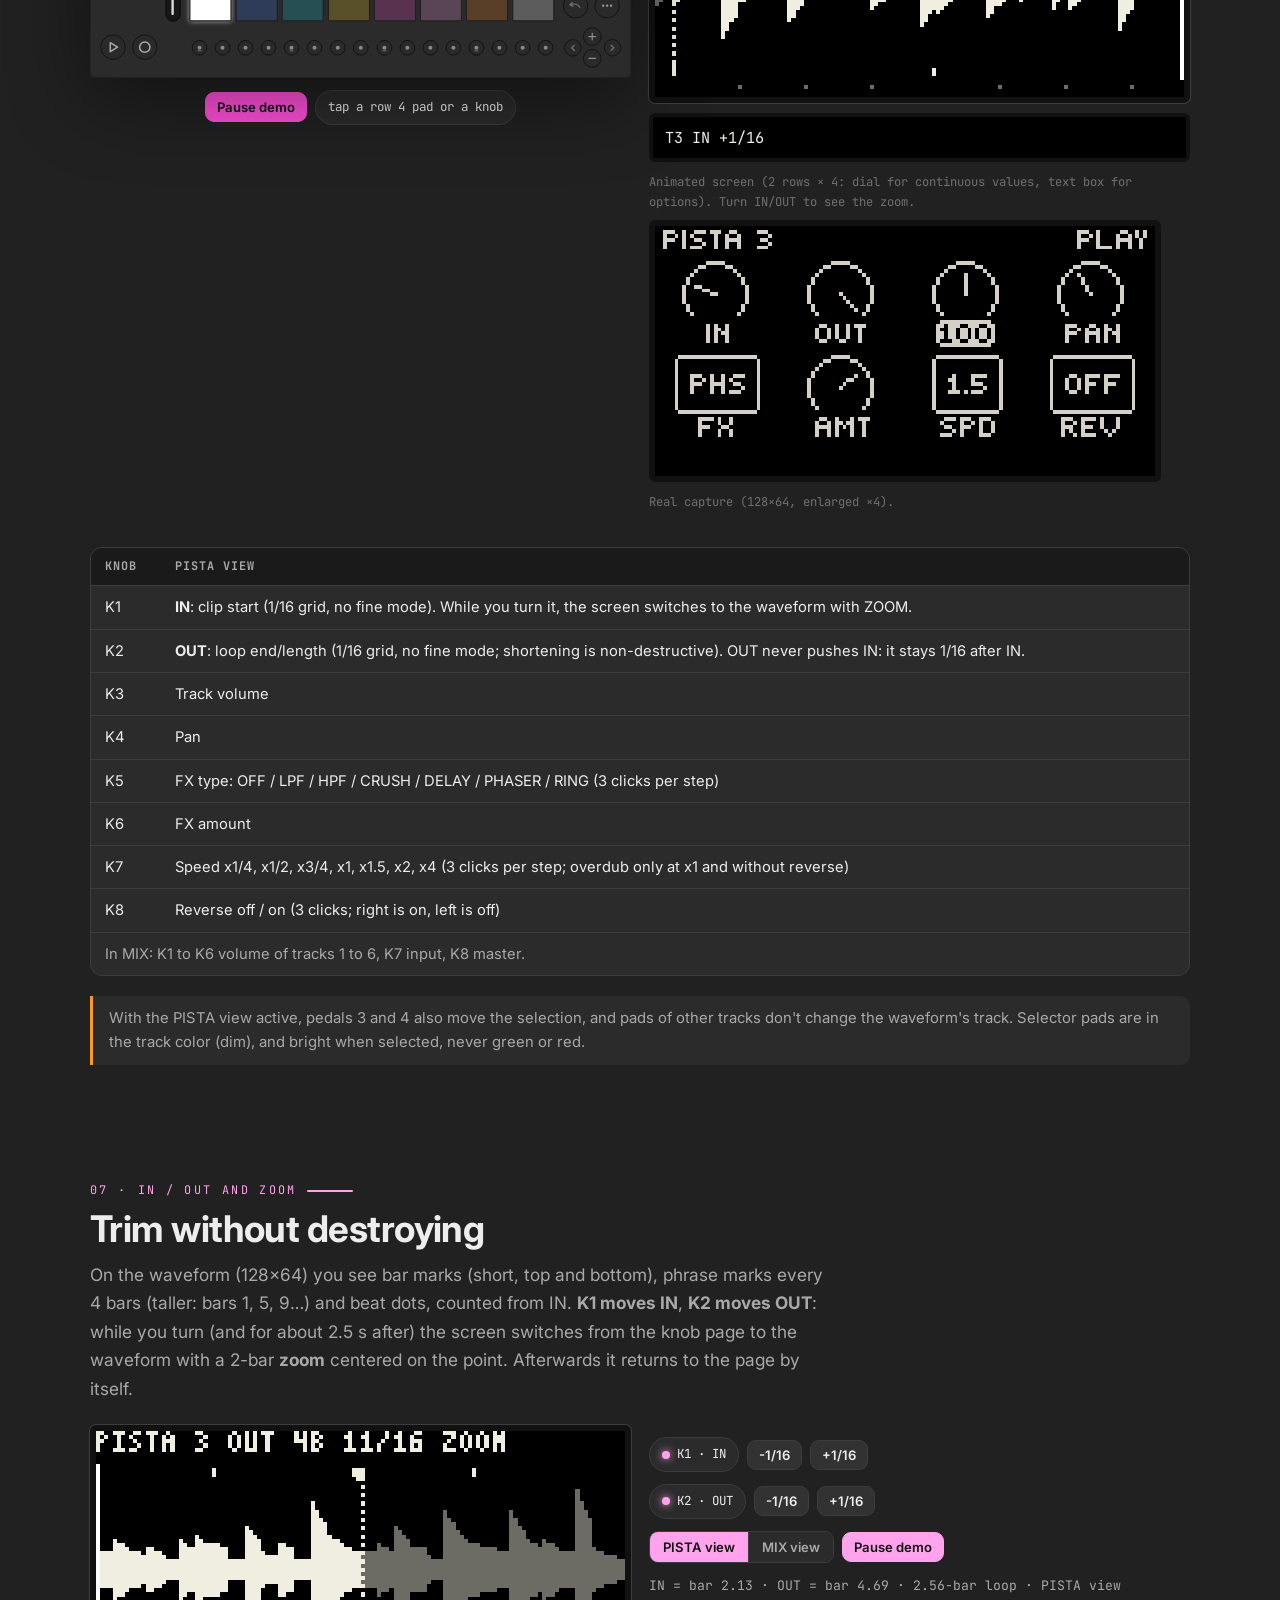
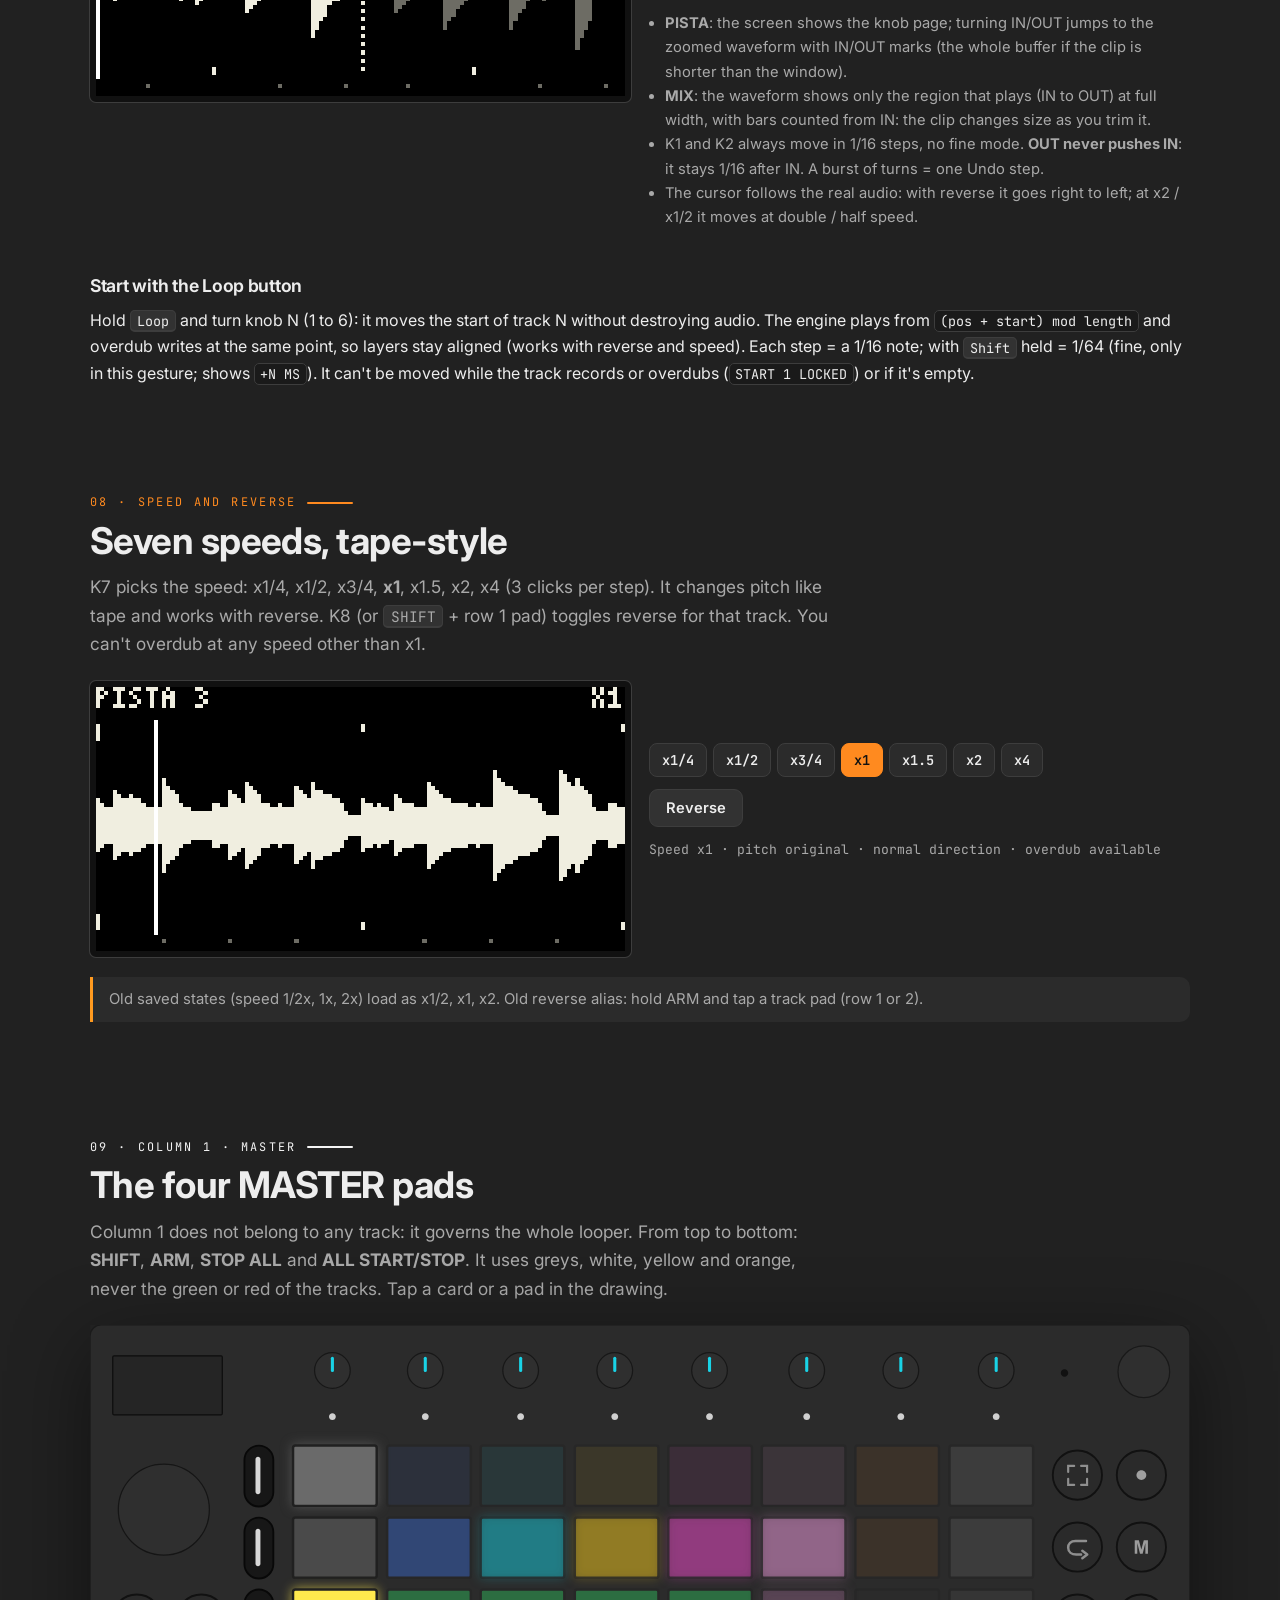
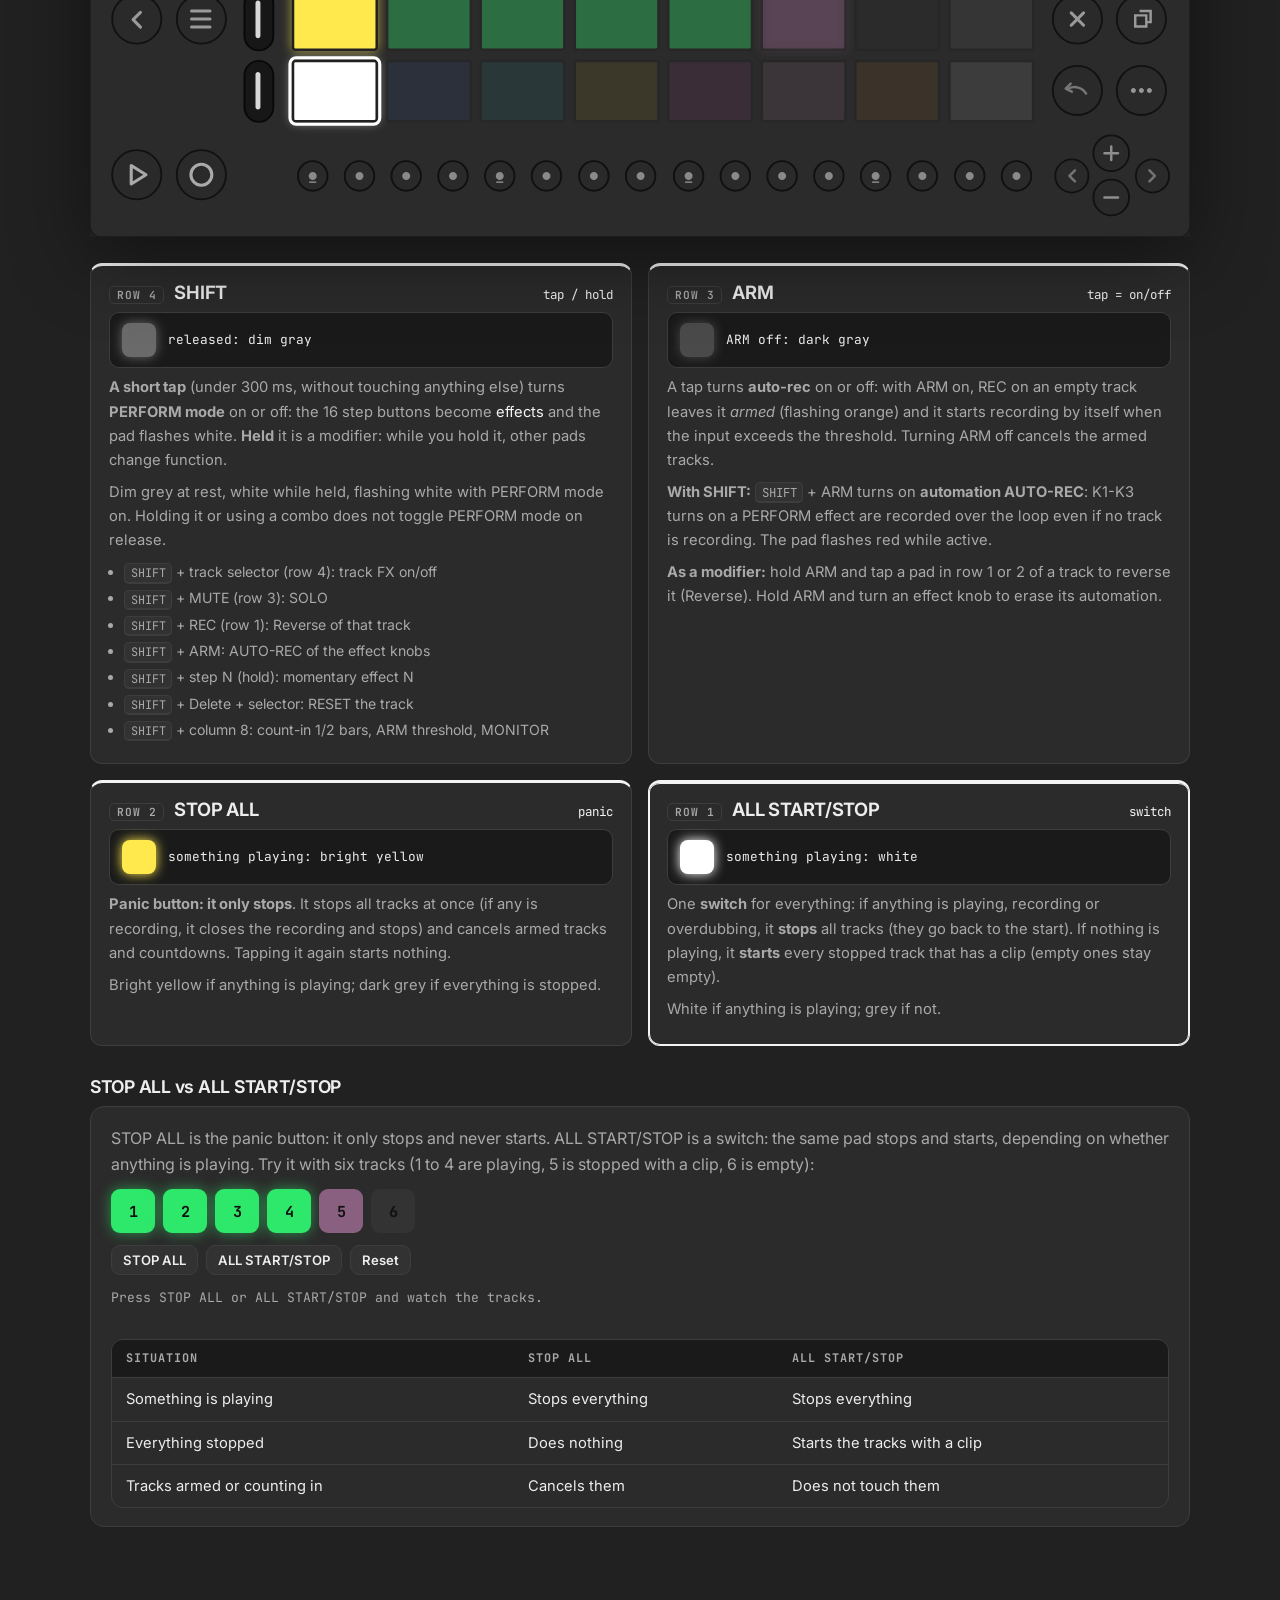
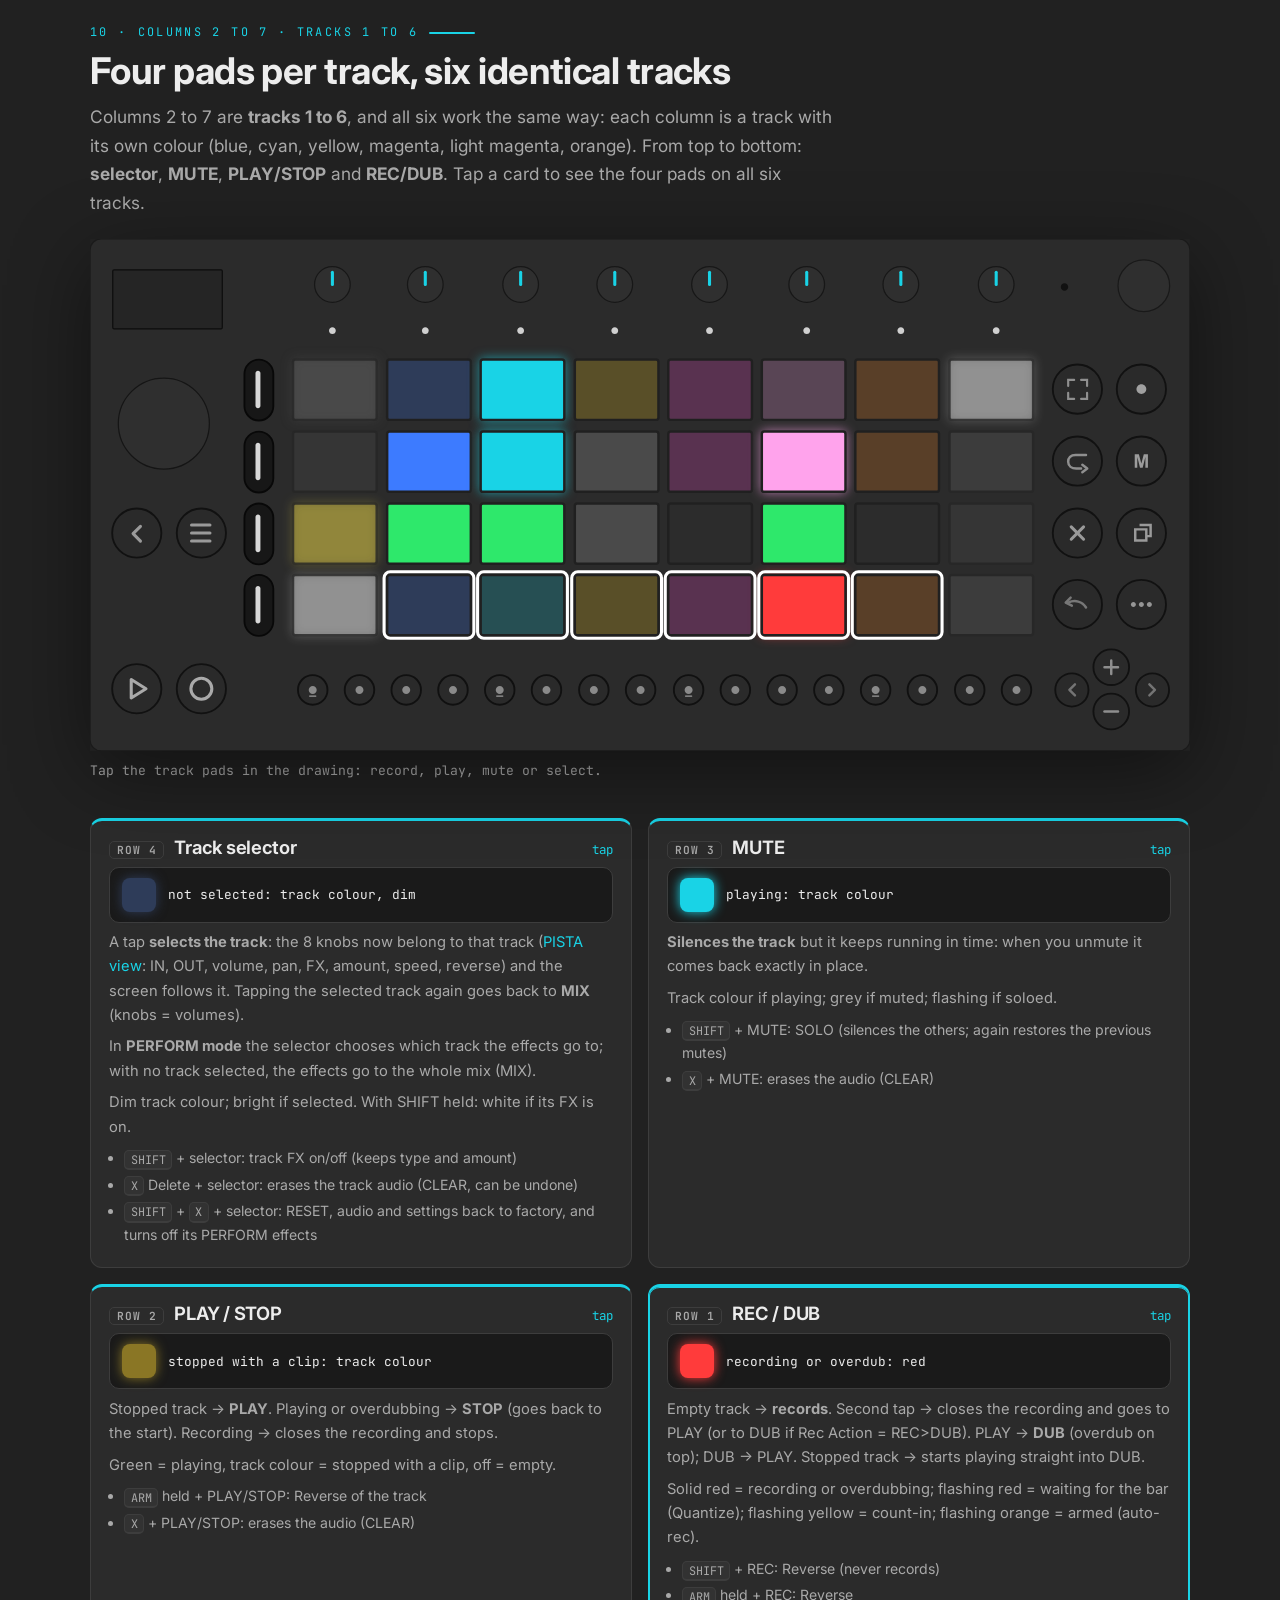
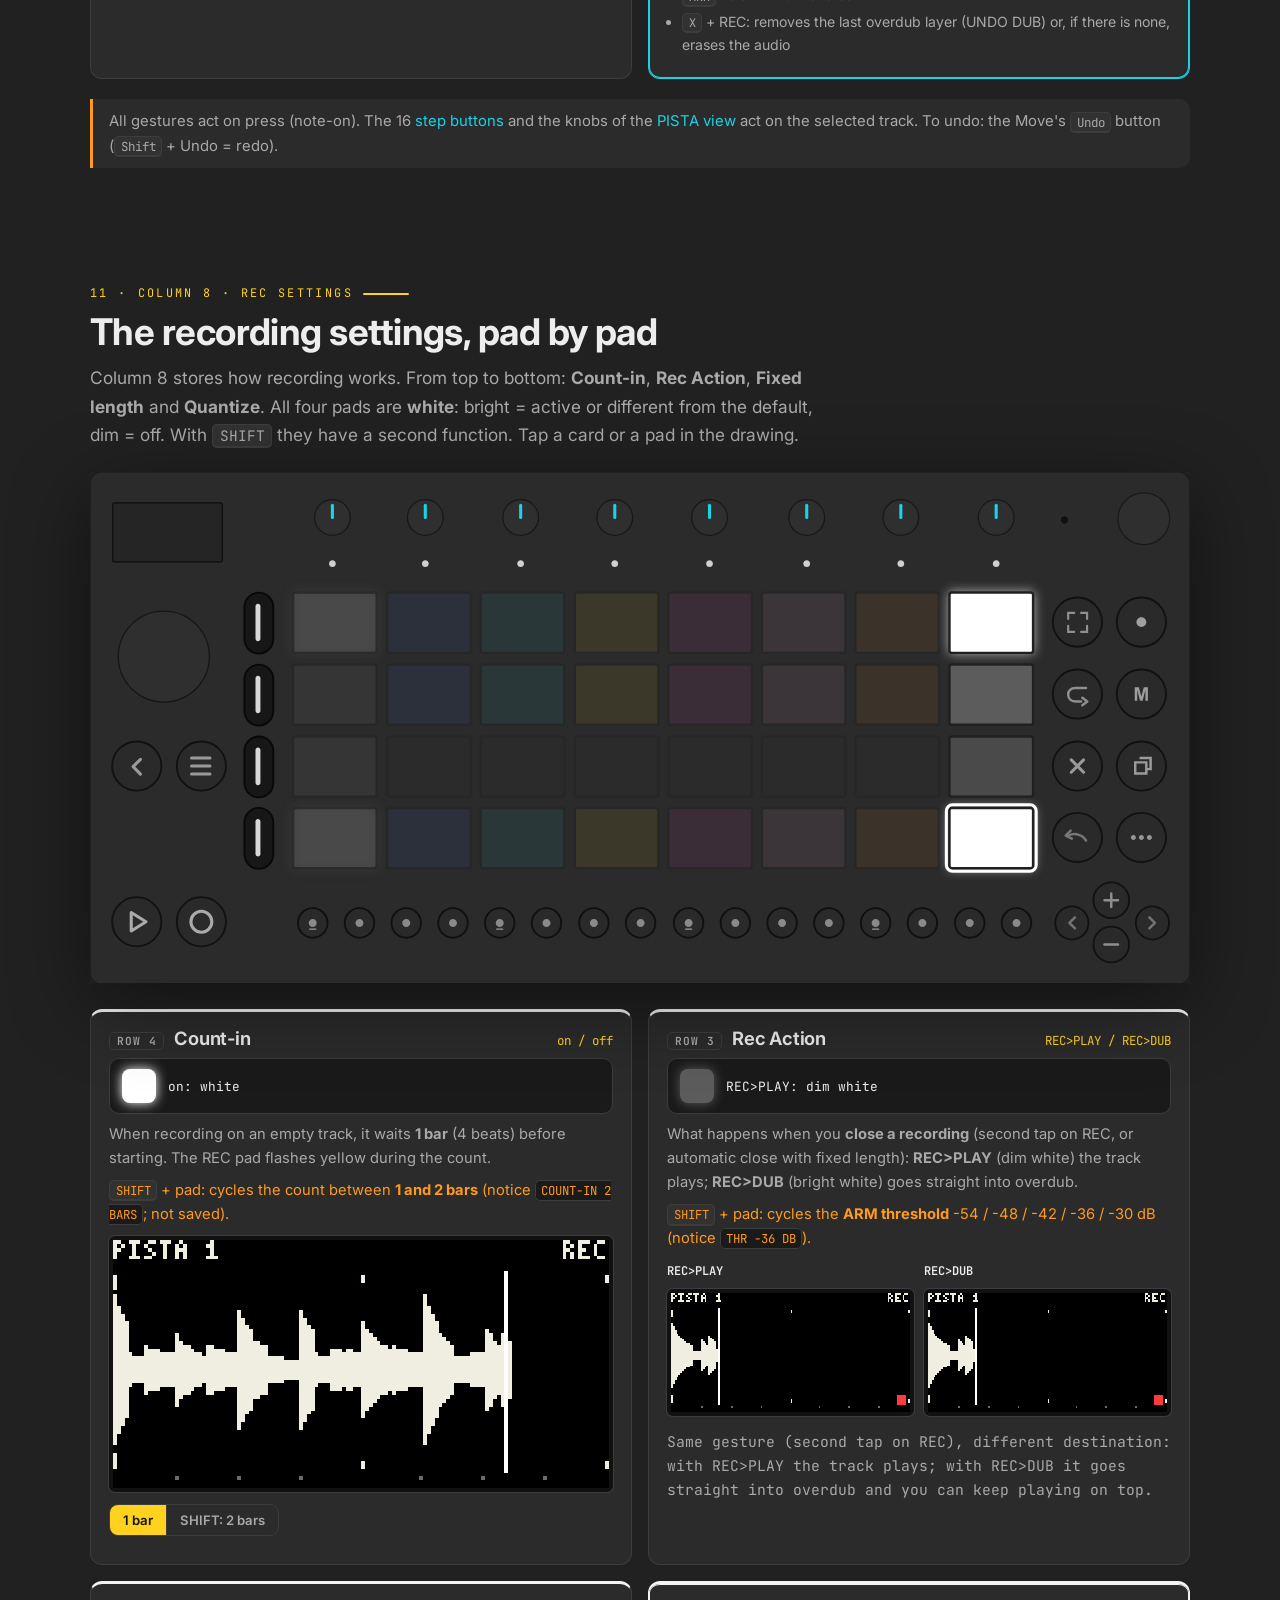
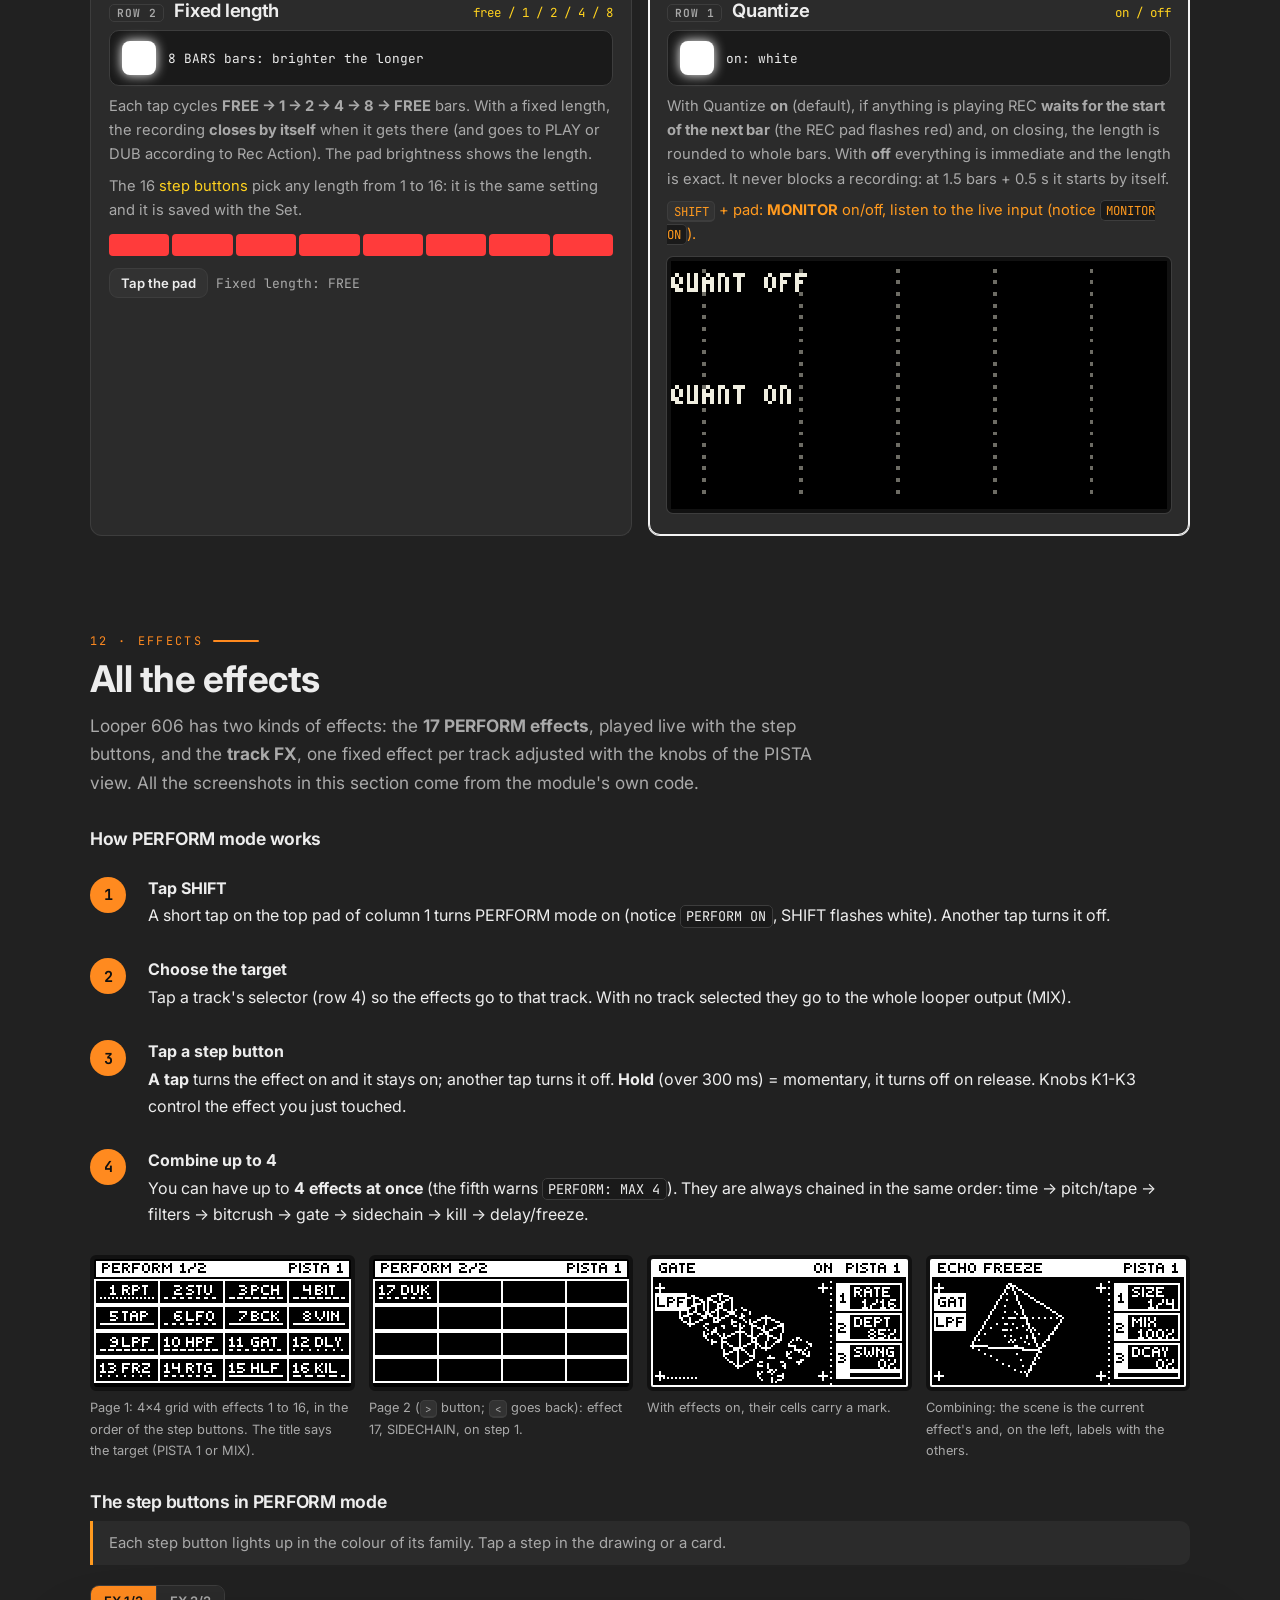
==== commit 43fa74fa: "v0.13.0: native Shift + selector = FX CLR (shift_pad_param), knob automation written while REC is he" ====
--- a/site/index.html
+++ b/site/index.html
@@ -346,7 +346,7 @@
 <a class="brand" href="#top">LOOPER <i>606</i></a>
 <button aria-controls="nav-list" aria-expanded="false" class="menu-btn" id="menu-btn" type="button"><span aria-hidden="true">☰</span> <span data-i18n="nav.1">Menú</span></button>
 <nav aria-label="Secciones" data-i18n-attr="aria-label:nav.2" id="navw"><ul id="nav-list">
-<li><a data-i18n="nav.3" href="#idea">Idea</a></li><li><a data-i18n="nav.4" href="#instalacion">Instalación</a></li><li><a data-i18n="nav.5" href="#mapa">Mapa</a></li><li><a data-i18n="nav.6" href="#primer-loop">Primer loop</a></li><li><a data-i18n="nav.7" href="#autorec">Auto-rec</a></li><li><a data-i18n="nav.8" href="#pista">Vista PISTA</a></li><li><a href="#inout">IN / OUT</a></li><li><a data-i18n="nav.9" href="#velocidad">Velocidad</a></li><li><a data-i18n="nav.10" href="#col1">Columna 1</a></li><li><a data-i18n="nav.11" href="#col8">Columna 8</a></li><li><a data-i18n="nav.12" href="#pasos">Pasos</a></li><li><a href="#shift">SHIFT</a></li><li><a data-i18n="nav.13" href="#undo">Undo / Borrar</a></li><li><a data-i18n="nav.14" href="#pedalera">Pedalera</a></li><li><a data-i18n="nav.15" href="#persistencia">Guardado</a></li><li><a data-i18n="nav.16" href="#chuleta">Chuleta</a></li><li><a data-i18n="nav.17" href="#creditos">Créditos</a></li>
+<li><a data-i18n="nav.3" href="#idea">Idea</a></li><li><a data-i18n="nav.4" href="#instalacion">Instalación</a></li><li><a data-i18n="nav.5" href="#mapa">Mapa</a></li><li><a data-i18n="nav.6" href="#primer-loop">Primer loop</a></li><li><a data-i18n="nav.7" href="#autorec">Auto-rec</a></li><li><a data-i18n="nav.8" href="#pista">Vista PISTA</a></li><li><a href="#inout">IN / OUT</a></li><li><a data-i18n="nav.9" href="#velocidad">Velocidad</a></li><li><a data-i18n="nav.10" href="#col1">Columna 1</a></li><li><a data-i18n="nav.cols" href="#cols">Columnas 2-7</a></li><li><a data-i18n="nav.11" href="#col8">Columna 8</a></li><li><a data-i18n="nav.fx" href="#efectos">Efectos</a></li><li><a data-i18n="nav.12" href="#pasos">Pasos</a></li><li><a href="#shift">SHIFT</a></li><li><a data-i18n="nav.13" href="#undo">Undo / Borrar</a></li><li><a data-i18n="nav.14" href="#pedalera">Pedalera</a></li><li><a data-i18n="nav.15" href="#persistencia">Guardado</a></li><li><a data-i18n="nav.16" href="#chuleta">Chuleta</a></li><li><a data-i18n="nav.17" href="#creditos">Créditos</a></li>
 </ul></nav>
 <label class="langw"><span class="sr" data-i18n="nav.18">Idioma</span><select aria-label="Idioma" data-i18n-attr="aria-label:nav.lang" id="lang"><option value="es">Español</option><option value="en">English</option><option value="de">Deutsch</option><option value="fr">Français</option><option value="pt">Português</option><option value="ja">日本語</option><option value="it">Italiano</option><option value="ca">Català</option></select></label>
 <a class="gh" href="https://github.com/rogerbacardit/movy-looper" rel="noopener">GitHub</a>
@@ -536,99 +536,163 @@
 <p class="note" data-i18n="velocidad.6">Los estados guardados antiguos (velocidad 1/2x, 1x, 2x) se cargan como x1/2, x1, x2. Alias antiguo del reverse: mantener ARM y tocar un pad de pista (fila 1 o 2).</p>
 </div></section>
 <section id="col1" style="--sec:#f4f4f4"><div class="wrap reveal">
-<div class="eyebrow" data-i18n="col1.1">Columna 1 · MASTER</div>
-<h2 data-i18n="col1.2">Los cuatro pads de MASTER</h2>
-<p class="lede" data-i18n-html="col1.3">La columna 1 no es de ninguna pista: gobierna el looper entero. De arriba abajo: <strong>SHIFT</strong>, <strong>ARM</strong>, <strong>STOP ALL</strong> y <strong>ALL START/STOP</strong>. Es gris y blanca, amarilla y naranja: no usa ni verde ni rojo. Toca una tarjeta o un pad del dibujo.</p>
-<div aria-label="Columna 1 (MASTER)" data-i18n-attr="aria-label:col1.4" id="col1-device" style="margin-top:22px"></div>
+<div class="eyebrow" data-i18n="c1.eye">Columna 1 · MASTER</div>
+<h2 data-i18n="c1.h2">Los cuatro pads de MASTER</h2>
+<p class="lede" data-i18n-html="c1.lede">La columna 1 no es de ninguna pista: gobierna el looper entero. De arriba abajo: <strong>SHIFT</strong>, <strong>ARM</strong>, <strong>STOP ALL</strong> y <strong>ALL START/STOP</strong>. Usa grises, blanco, amarillo y naranja, nunca el verde ni el rojo de las pistas. Toca una tarjeta o un pad del dibujo.</p>
+<div aria-label="Columna 1 (MASTER)" data-i18n-attr="aria-label:c1.aria" id="col1-device" style="margin-top:22px"></div>
 <div class="pcards" id="col1-cards">
 <article class="pcard" data-pad="4" tabindex="0">
-<header><span class="rowtag" data-i18n="nav.19">Fila 4</span><h3>SHIFT</h3><span class="how" data-i18n="nav.20">mantener</span></header>
+<header><span class="rowtag" data-i18n="c1.s.row">Fila 4</span><h3 data-i18n="c1.s.h">SHIFT</h3><span class="how" data-i18n="c1.s.how">toque / mantener</span></header>
 <div class="ledd" data-led="shift"></div>
-<p data-i18n="col1.5">Mientras lo mantienes pulsado, otros pads cambian de función. Gris tenue; blanco mientras lo mantienes.</p>
-<ul class="combos">
-<li data-i18n-html="col1.6"><kbd>SHIFT</kbd> + selector de pista (fila 4): FX on/off de esa pista</li>
-<li data-i18n-html="col1.7"><kbd>SHIFT</kbd> + REC (fila 1): Reverse de esa pista</li>
-<li data-i18n-html="col1.8"><kbd>SHIFT</kbd> + MUTE (fila 3): SOLO</li>
-<li data-i18n-html="col1.9"><kbd>SHIFT</kbd> + Count-in (col. 8, fila 4): 1 / 2 compases</li>
-<li data-i18n-html="col1.10"><kbd>SHIFT</kbd> + Rec Action (col. 8, fila 3): umbral de ARM</li>
-</ul>
-<p class="more"><a data-i18n="col1.11" href="#shift">Ver todos los combos de SHIFT</a></p>
+<p data-i18n-html="c1.s.p1"><strong>Un toque corto</strong> (menos de 300 ms, sin tocar nada más) activa o desactiva el <strong>modo PERFORM</strong>: los 16 botones de paso pasan a ser <a href="#efectos">efectos</a> y el pad parpadea en blanco. <strong>Mantenido</strong> es un modificador: mientras lo mantienes, otros pads cambian de función.</p>
+<p data-i18n="c1.s.p2">Gris tenue en reposo, blanco mientras lo mantienes, blanco parpadeante con el modo PERFORM activo. Mantenerlo o usar un combo no cambia el modo PERFORM al soltar.</p>
+<ul class="combos"><li data-i18n-html="c1.s.c.1"><kbd>SHIFT</kbd> + selector de pista (fila 4): FX de pista on/off</li><li data-i18n-html="c1.s.c.2"><kbd>SHIFT</kbd> + MUTE (fila 3): SOLO</li><li data-i18n-html="c1.s.c.3"><kbd>SHIFT</kbd> + REC (fila 1): Reverse de esa pista</li><li data-i18n-html="c1.s.c.4"><kbd>SHIFT</kbd> + ARM: AUTO-REC de los knobs de efecto</li><li data-i18n-html="c1.s.c.5"><kbd>SHIFT</kbd> + paso N (mantener): efecto N momentáneo</li><li data-i18n-html="c1.s.c.6"><kbd>SHIFT</kbd> + Delete + selector: RESET de la pista</li><li data-i18n-html="c1.s.c.7"><kbd>SHIFT</kbd> + columna 8: count-in 1/2 compases, umbral de ARM, MONITOR</li></ul>
 </article>
 <article class="pcard" data-pad="3" tabindex="0">
-<header><span class="rowtag" data-i18n="nav.21">Fila 3</span><h3>ARM</h3><span class="how" data-i18n="nav.22">toque = on/off</span></header>
+<header><span class="rowtag" data-i18n="c1.a.row">Fila 3</span><h3 data-i18n="c1.a.h">ARM</h3><span class="how" data-i18n="c1.a.how">toque = on/off</span></header>
 <div class="ledd" data-led="arm"></div>
-<p data-i18n-html="col1.12">Un toque (pulsar y soltar) activa o desactiva el <strong>auto-rec</strong>. Con ARM activo, REC en una pista vacía la deja <em>armada</em> (naranja parpadeante) y empieza a grabar sola cuando la entrada supera el umbral. Al desactivar ARM se cancelan las pistas armadas.</p>
-<p data-i18n-html="col1.13"><strong>También es modificador:</strong> mantén ARM y toca un pad de la fila 1 o 2 de una pista para invertirla (Reverse, alias antiguo). Si lo usas así, al soltar ARM no cambia su estado; mientras está pulsado, los pads de la fila 2 se ven blancos (invertida) o del color de la pista (normal).</p>
-<p class="more"><a data-i18n="col1.14" href="#autorec">Ver auto-rec</a></p>
+<p data-i18n-html="c1.a.p1">Un toque activa o desactiva el <strong>auto-rec</strong>: con ARM activo, REC en una pista vacía la deja <em>armada</em> (naranja parpadeante) y empieza a grabar sola cuando la entrada supera el umbral. Al desactivar ARM se cancelan las pistas armadas.</p>
+<p data-i18n-html="c1.a.p2"><strong>Con SHIFT:</strong> <kbd>SHIFT</kbd> + ARM activa el <strong>AUTO-REC de automatización</strong>: los giros de K1-K3 de un efecto PERFORM se graban sobre el loop aunque ninguna pista grabe. El pad parpadea en rojo mientras está activo.</p>
+<p data-i18n-html="c1.a.p3"><strong>Como modificador:</strong> mantén ARM y toca un pad de la fila 1 o 2 de una pista para invertirla (Reverse). Mantén ARM y gira un knob de efecto para borrar su automatización.</p>
 </article>
 <article class="pcard" data-pad="2" tabindex="0">
-<header><span class="rowtag" data-i18n="nav.23">Fila 2</span><h3>STOP ALL</h3><span class="how" data-i18n="nav.24">pánico</span></header>
+<header><span class="rowtag" data-i18n="c1.st.row">Fila 2</span><h3 data-i18n="c1.st.h">STOP ALL</h3><span class="how" data-i18n="c1.st.how">pánico</span></header>
 <div class="ledd" data-led="stopall"></div>
-<p data-i18n-html="col1.15">Botón de <strong>pánico: solo para</strong>. Detiene todas las pistas a la vez (si alguna graba, cierra la grabación y para) y cancela las pistas armadas y las cuentas atrás. Tocarlo otra vez no arranca nada.</p>
-<p data-i18n="col1.16">Amarillo brillante si algo suena; gris oscuro si todo está parado.</p>
+<p data-i18n-html="c1.st.p1">Botón de <strong>pánico: solo para</strong>. Detiene todas las pistas a la vez (si alguna graba, cierra la grabación y para) y cancela las pistas armadas y las cuentas atrás. Tocarlo otra vez no arranca nada.</p>
+<p data-i18n="c1.st.p2">Amarillo brillante si algo suena; gris oscuro si todo está parado.</p>
 </article>
 <article class="pcard" data-pad="1" tabindex="0">
-<header><span class="rowtag" data-i18n="nav.25">Fila 1</span><h3>ALL START/STOP</h3><span class="how" data-i18n="nav.26">interruptor</span></header>
+<header><span class="rowtag" data-i18n="c1.al.row">Fila 1</span><h3 data-i18n="c1.al.h">ALL START/STOP</h3><span class="how" data-i18n="c1.al.how">interruptor</span></header>
 <div class="ledd" data-led="all"></div>
-<p data-i18n-html="col1.17">Un <strong>interruptor</strong> para todo: si algo suena, graba o hace overdub, <strong>para</strong> todas las pistas (vuelven al principio). Si nada suena, <strong>arranca</strong> todas las pistas paradas que tengan clip (las vacías siguen vacías).</p>
-<p data-i18n="col1.18">Blanco si algo suena; gris si no.</p>
-</article>
-</div>
-<h3 data-i18n="col1.19">STOP ALL contra ALL START/STOP</h3>
+<p data-i18n-html="c1.al.p1">Un <strong>interruptor</strong> para todo: si algo suena, graba o hace overdub, <strong>para</strong> todas las pistas (vuelven al principio). Si nada suena, <strong>arranca</strong> todas las pistas paradas que tengan clip (las vacías siguen vacías).</p>
+<p data-i18n="c1.al.p2">Blanco si algo suena; gris si no.</p>
+</article>
+</div>
+<h3 data-i18n="c1.sim.h">STOP ALL contra ALL START/STOP</h3>
 <div class="panel" id="allsim">
-<p data-i18n="col1.20" style="margin-top:0;color:var(--dim)">STOP ALL es el botón de pánico: solo para y nunca arranca. ALL START/STOP es un interruptor: el mismo pad para y arranca, según si algo suena. Pruébalo con seis pistas (1 a 4 suenan, 5 está parada con clip, 6 vacía):</p>
-<div aria-label="Estado de las pistas" class="trackstrip big" data-i18n-attr="aria-label:col1.21" id="allsim-strip"></div>
-<div class="btnrow"><button class="btn sm" id="sim-stop" type="button">STOP ALL</button><button class="btn sm" id="sim-all" type="button">ALL START/STOP</button><button class="btn sm" data-i18n="col1.22" id="sim-reset" type="button">Reiniciar</button></div>
+<p data-i18n="c1.sim.p" style="margin-top:0;color:var(--dim)">STOP ALL es el botón de pánico: solo para y nunca arranca. ALL START/STOP es un interruptor: el mismo pad para y arranca, según si algo suena. Pruébalo con seis pistas (1 a 4 suenan, 5 está parada con clip, 6 vacía):</p>
+<div aria-label="Estado de las pistas" class="trackstrip big" data-i18n-attr="aria-label:c1.sim.aria" id="allsim-strip"></div>
+<div class="btnrow"><button class="btn sm" id="sim-stop" type="button">STOP ALL</button><button class="btn sm" id="sim-all" type="button">ALL START/STOP</button><button class="btn sm" data-i18n="c1.sim.reset" id="sim-reset" type="button">Reiniciar</button></div>
 <p aria-live="polite" class="log" id="allsim-log" style="min-height:3em"></p>
-<div class="tw" style="margin-top:12px"><table>
-<thead><tr><th data-i18n="col1.23">Situación</th><th>STOP ALL</th><th>ALL START/STOP</th></tr></thead><tbody>
-<tr><td data-i18n="col1.24">Algo suena</td><td data-i18n="col1.25">Para todo</td><td data-i18n="col1.26">Para todo</td></tr>
-<tr><td data-i18n="col1.27">Todo parado</td><td data-i18n="col1.28">No hace nada</td><td data-i18n="col1.29">Arranca las pistas con clip</td></tr>
-<tr><td data-i18n="col1.30">Pistas armadas o en cuenta atrás</td><td data-i18n="col1.31">Las cancela</td><td data-i18n="col1.32">No las toca</td></tr></tbody></table></div>
-</div>
+<div class="tw" style="margin-top:12px"><table><thead><tr><th data-i18n="c1.t.h1">Situación</th><th>STOP ALL</th><th>ALL START/STOP</th></tr></thead><tbody><tr><td data-i18n="c1.t.a1">Algo suena</td><td data-i18n="c1.t.a2">Para todo</td><td data-i18n="c1.t.a3">Para todo</td></tr><tr><td data-i18n="c1.t.b1">Todo parado</td><td data-i18n="c1.t.b2">No hace nada</td><td data-i18n="c1.t.b3">Arranca las pistas con clip</td></tr><tr><td data-i18n="c1.t.c1">Pistas armadas o en cuenta atrás</td><td data-i18n="c1.t.c2">Las cancela</td><td data-i18n="c1.t.c3">No las toca</td></tr></tbody></table></div>
+</div>
+</div></section>
+<section id="cols" style="--sec:var(--t2)"><div class="wrap reveal">
+<div class="eyebrow" data-i18n="ct.eye">Columnas 2 a 7 · PISTAS 1 a 6</div>
+<h2 data-i18n="ct.h2">Cuatro pads por pista, seis pistas iguales</h2>
+<p class="lede" data-i18n-html="ct.lede">Las columnas 2 a 7 son las <strong>pistas 1 a 6</strong>, y las seis funcionan igual: cada columna es una pista con su color (azul, cian, amarillo, magenta, magenta claro, naranja). De arriba abajo: <strong>selector</strong>, <strong>MUTE</strong>, <strong>PLAY/STOP</strong> y <strong>REC/DUB</strong>. Toca una tarjeta para ver los cuatro pads en las seis pistas.</p>
+<div aria-label="Columnas 2 a 7 (pistas)" data-i18n-attr="aria-label:ct.aria" id="cols-device" style="margin-top:22px"></div>
+<p aria-live="polite" class="log" id="cols-log" style="min-height:2.4em"></p>
+<div class="pcards" id="cols-cards">
+<article class="pcard" data-pad="4" tabindex="0">
+<header><span class="rowtag" data-i18n="ct.sel.row">Fila 4</span><h3 data-i18n="ct.sel.h">Selector de pista</h3><span class="how" data-i18n="ct.sel.how">toque</span></header>
+<div class="ledd" data-led="tsel"></div>
+<p data-i18n-html="ct.sel.p1">Un toque <strong>selecciona la pista</strong>: los 8 knobs pasan a ser de esa pista (<a href="#pista">vista PISTA</a>: IN, OUT, volumen, pan, FX, cantidad, velocidad, reverse) y la pantalla la sigue. Tocar otra vez la pista seleccionada vuelve a <strong>MIX</strong> (knobs = volúmenes).</p>
+<p data-i18n-html="ct.sel.p2">En <strong>modo PERFORM</strong> el selector elige a qué pista van los efectos; sin pista seleccionada, los efectos van a toda la mezcla (MIX).</p>
+<p data-i18n="ct.sel.p3">Color de la pista tenue; brillante si está seleccionada. Con SHIFT mantenido: blanco si su FX está activo.</p>
+<ul class="combos"><li data-i18n-html="ct.sel.c.1"><kbd>SHIFT</kbd> + selector: FX de pista on/off (conserva tipo y cantidad)</li><li data-i18n-html="ct.sel.c.2"><kbd>X</kbd> Delete + selector: borra el audio de la pista (CLEAR, se puede deshacer)</li><li data-i18n-html="ct.sel.c.3"><kbd>SHIFT</kbd> + <kbd>X</kbd> + selector: RESET, audio y ajustes de fábrica, y apaga sus efectos PERFORM</li></ul>
+</article>
+<article class="pcard" data-pad="3" tabindex="0">
+<header><span class="rowtag" data-i18n="ct.mute.row">Fila 3</span><h3 data-i18n="ct.mute.h">MUTE</h3><span class="how" data-i18n="ct.mute.how">toque</span></header>
+<div class="ledd" data-led="tmute"></div>
+<p data-i18n-html="ct.mute.p1"><strong>Silencia la pista</strong> pero sigue girando en tiempo: al quitar el mute vuelve justo en su sitio.</p>
+<p data-i18n="ct.mute.p2">Color de la pista si suena; gris si está muteada; parpadea si está en solo.</p>
+<ul class="combos"><li data-i18n-html="ct.mute.c.1"><kbd>SHIFT</kbd> + MUTE: SOLO (silencia las demás; otra vez restaura los mutes de antes)</li><li data-i18n-html="ct.mute.c.2"><kbd>X</kbd> + MUTE: borra el audio (CLEAR)</li></ul>
+</article>
+<article class="pcard" data-pad="2" tabindex="0">
+<header><span class="rowtag" data-i18n="ct.play.row">Fila 2</span><h3 data-i18n="ct.play.h">PLAY / STOP</h3><span class="how" data-i18n="ct.play.how">toque</span></header>
+<div class="ledd" data-led="tplay"></div>
+<p data-i18n-html="ct.play.p1">Pista parada → <strong>PLAY</strong>. Sonando o en overdub → <strong>STOP</strong> (vuelve al principio). Grabando → cierra la grabación y para.</p>
+<p data-i18n="ct.play.p2">Verde = suena, color de la pista = parada con clip, apagado = vacía.</p>
+<ul class="combos"><li data-i18n-html="ct.play.c.1"><kbd>ARM</kbd> mantenido + PLAY/STOP: Reverse de la pista</li><li data-i18n-html="ct.play.c.2"><kbd>X</kbd> + PLAY/STOP: borra el audio (CLEAR)</li></ul>
+</article>
+<article class="pcard" data-pad="1" tabindex="0">
+<header><span class="rowtag" data-i18n="ct.rec.row">Fila 1</span><h3 data-i18n="ct.rec.h">REC / DUB</h3><span class="how" data-i18n="ct.rec.how">toque</span></header>
+<div class="ledd" data-led="trec"></div>
+<p data-i18n-html="ct.rec.p1">Pista vacía → <strong>graba</strong>. Segundo toque → cierra la grabación y pasa a PLAY (o a DUB si Rec Action = REC&gt;DUB). PLAY → <strong>DUB</strong> (overdub encima); DUB → PLAY. Pista parada → empieza a sonar directamente en DUB.</p>
+<p data-i18n="ct.rec.p2">Rojo fijo = grabando o en overdub; rojo parpadeante = esperando al compás (Quantize); amarillo parpadeante = count-in; naranja parpadeante = armada (auto-rec).</p>
+<ul class="combos"><li data-i18n-html="ct.rec.c.1"><kbd>SHIFT</kbd> + REC: Reverse (nunca graba)</li><li data-i18n-html="ct.rec.c.2"><kbd>ARM</kbd> mantenido + REC: Reverse</li><li data-i18n-html="ct.rec.c.3"><kbd>X</kbd> + REC: quita la última capa de overdub (UNDO DUB) o, si no hay, borra el audio</li></ul>
+</article>
+</div>
+<p class="note" data-i18n-html="ct.note">Todos los gestos actúan al pulsar (note-on). Los 16 <a href="#pasos">botones de paso</a> y los knobs de la <a href="#pista">vista PISTA</a> actúan sobre la pista seleccionada. Para deshacer: el botón <kbd>Undo</kbd> del Move (<kbd>Shift</kbd> + Undo = rehacer).</p>
 </div></section>
 <section id="col8" style="--sec:var(--t3)"><div class="wrap reveal">
-<div class="eyebrow" data-i18n="col8.1">Columna 8 · REC SETTINGS</div>
-<h2 data-i18n="col8.2">Los ajustes de grabación, pad a pad</h2>
-<p class="lede" data-i18n-html="col8.3">La columna 8 guarda cómo se graba. De arriba abajo: <strong>Count-in</strong>, <strong>Rec Action</strong>, <strong>Longitud fija</strong> y <strong>Quantize</strong>. Con <kbd>SHIFT</kbd> algunos pads tienen una segunda función. Toca una tarjeta o un pad del dibujo.</p>
-<div aria-label="Columna 8 (REC SETTINGS)" data-i18n-attr="aria-label:col8.4" id="col8-device" style="margin-top:22px"></div>
+<div class="eyebrow" data-i18n="c8.eye">Columna 8 · REC SETTINGS</div>
+<h2 data-i18n="c8.h2">Los ajustes de grabación, pad a pad</h2>
+<p class="lede" data-i18n-html="c8.lede">La columna 8 guarda cómo se graba. De arriba abajo: <strong>Count-in</strong>, <strong>Rec Action</strong>, <strong>Longitud fija</strong> y <strong>Quantize</strong>. Los cuatro pads son <strong>blancos</strong>: brillante = activo o distinto del valor por defecto, tenue = apagado. Con <kbd>SHIFT</kbd> tienen una segunda función. Toca una tarjeta o un pad del dibujo.</p>
+<div aria-label="Columna 8 (REC SETTINGS)" data-i18n-attr="aria-label:c8.aria" id="col8-device" style="margin-top:22px"></div>
 <div class="pcards" id="col8-cards">
-<article class="pcard" data-pad="4" style="--c:var(--t3)" tabindex="0">
-<header><span class="rowtag" data-i18n="nav.27">Fila 4</span><h3 data-i18n="nav.28">Count-in</h3><span class="how" data-i18n="nav.29">on / off</span></header>
+<article class="pcard" data-pad="4" style="--c:#f4f4f4" tabindex="0">
+<header><span class="rowtag" data-i18n="c8.ci.row">Fila 4</span><h3 data-i18n="c8.ci.h">Count-in</h3><span class="how" data-i18n="c8.ci.how">on / off</span></header>
 <div class="ledd" data-led="countin"></div>
-<p data-i18n-html="col8.5">Al grabar en una pista vacía, espera <strong>1 compás</strong> (4 tiempos) antes de empezar. Amarillo = on, amarillo tenue = off. El pad de REC parpadea en amarillo durante la cuenta.</p>
-<p class="shl" data-i18n-html="col8.6"><kbd>SHIFT</kbd> + pad: cicla la cuenta entre <strong>1 y 2 compases</strong> (aviso <code>COUNT-IN 2 BARS</code>; este valor no se guarda).</p>
-<div class="screen demo"><canvas aria-label="Cuenta atrás de count-in" id="demo-count" role="img"></canvas></div>
-<div class="btnrow"><div aria-label="Count-in" class="seg" data-i18n-attr="aria-label:col8.7" role="group"><button aria-pressed="true" data-ci="1" data-i18n="col8.8">1 compás</button><button aria-pressed="false" data-ci="2" data-i18n="col8.9">SHIFT: 2 compases</button></div></div>
-</article>
-<article class="pcard" data-pad="3" style="--c:var(--dub)" tabindex="0">
-<header><span class="rowtag" data-i18n="nav.30">Fila 3</span><h3 data-i18n="nav.31">Rec Action</h3><span class="how">REC&gt;PLAY / REC&gt;DUB</span></header>
+<p data-i18n-html="c8.ci.p1">Al grabar en una pista vacía, espera <strong>1 compás</strong> (4 tiempos) antes de empezar. El pad de REC parpadea en amarillo durante la cuenta.</p>
+<p class="shl" data-i18n-html="c8.ci.p2"><kbd>SHIFT</kbd> + pad: cicla la cuenta entre <strong>1 y 2 compases</strong> (aviso <code>COUNT-IN 2 BARS</code>; no se guarda).</p>
+<div class="screen demo"><canvas aria-label="Count-in" data-i18n-attr="aria-label:c8.ci.aria" id="demo-count" role="img"></canvas></div>
+<div class="btnrow"><div aria-label="Count-in" class="seg" data-i18n-attr="aria-label:col8.1" role="group"><button aria-pressed="true" data-ci="1" data-i18n="c8.ci.b1">1 compás</button><button aria-pressed="false" data-ci="2" data-i18n="c8.ci.b2">SHIFT: 2 compases</button></div></div>
+</article>
+<article class="pcard" data-pad="3" style="--c:#f4f4f4" tabindex="0">
+<header><span class="rowtag" data-i18n="c8.ra.row">Fila 3</span><h3 data-i18n="c8.ra.h">Rec Action</h3><span class="how" data-i18n="c8.ra.how">REC&gt;PLAY / REC&gt;DUB</span></header>
 <div class="ledd" data-led="recact"></div>
-<p data-i18n-html="col8.10">Qué pasa cuando <strong>cierras una grabación</strong> (segundo toque en REC, o cierre automático con longitud fija). Azul oscuro = <strong>REC&gt;PLAY</strong>, violeta = <strong>REC&gt;DUB</strong>.</p>
-<p class="shl" data-i18n-html="col8.11"><kbd>SHIFT</kbd> + pad: cicla el <strong>umbral de ARM</strong> -54 / -48 / -42 / -36 / -30 dB (aviso <code>THR -36 DB</code>).</p>
-<div class="two">
-<div><p class="cap">REC&gt;PLAY</p><div class="screen demo"><canvas aria-label="REC&gt;PLAY: al cerrar pasa a PLAY" id="demo-ra0" role="img"></canvas></div></div>
-<div><p class="cap">REC&gt;DUB</p><div class="screen demo"><canvas aria-label="REC&gt;DUB: al cerrar pasa a DUB" id="demo-ra1" role="img"></canvas></div></div>
-</div>
+<p data-i18n-html="c8.ra.p1">Qué pasa al <strong>cerrar una grabación</strong> (segundo toque en REC, o cierre automático con longitud fija): <strong>REC&gt;PLAY</strong> (blanco tenue) la pista suena; <strong>REC&gt;DUB</strong> (blanco brillante) entra directamente en overdub.</p>
+<p class="shl" data-i18n-html="c8.ra.p2"><kbd>SHIFT</kbd> + pad: cicla el <strong>umbral de ARM</strong> -54 / -48 / -42 / -36 / -30 dB (aviso <code>THR -36 DB</code>).</p>
+<div class="two"><div><p class="cap">REC&gt;PLAY</p><div class="screen demo"><canvas aria-label="REC&gt;PLAY" id="demo-ra0" role="img"></canvas></div></div><div><p class="cap">REC&gt;DUB</p><div class="screen demo"><canvas aria-label="REC&gt;DUB" id="demo-ra1" role="img"></canvas></div></div></div>
 <p class="log" id="ra-note" style="min-height:3.2em"></p>
 </article>
-<article class="pcard" data-pad="2" style="--c:#e4e4e4" tabindex="0">
-<header><span class="rowtag" data-i18n="nav.32">Fila 2</span><h3 data-i18n="nav.33">Longitud fija</h3><span class="how" data-i18n="nav.34">libre / 1 / 2 / 4 / 8</span></header>
+<article class="pcard" data-pad="2" style="--c:#f4f4f4" tabindex="0">
+<header><span class="rowtag" data-i18n="c8.fl.row">Fila 2</span><h3 data-i18n="c8.fl.h">Longitud fija</h3><span class="how" data-i18n="c8.fl.how">libre / 1 / 2 / 4 / 8</span></header>
 <div class="ledd" data-led="fixlen"></div>
-<p data-i18n-html="col8.12">Cada toque cicla <strong>FREE → 1 → 2 → 4 → 8 → FREE</strong> compases. Con una longitud fija, la grabación <strong>se cierra sola</strong> al llegar (y pasa a PLAY o DUB según Rec Action). El brillo del pad indica el largo.</p>
-<p data-i18n-html="col8.13"><strong>Volver a FREE:</strong> sigue tocando el pad (tras 8 vuelve a FREE; desde un valor fuera de la lista, como 12, también), o pulsa otra vez el botón de paso encendido (en una pista vacía).</p>
-<p class="shl" data-i18n-html="col8.14">Los 16 <a href="#pasos">botones de paso</a> eligen cualquier largo de 1 a 16. Es el mismo ajuste; se guarda con el Set.</p>
+<p data-i18n-html="c8.fl.p1">Cada toque cicla <strong>FREE → 1 → 2 → 4 → 8 → FREE</strong> compases. Con longitud fija, la grabación <strong>se cierra sola</strong> al llegar (y pasa a PLAY o DUB según Rec Action). El brillo del pad indica el largo.</p>
+<p data-i18n-html="c8.fl.p2">Los 16 <a href="#pasos">botones de paso</a> eligen cualquier largo de 1 a 16: es el mismo ajuste y se guarda con el Set.</p>
 <div aria-hidden="true" class="tape" id="demo-fix"></div>
-<div class="btnrow"><button class="btn sm" data-i18n="col8.15" id="fix-tap" type="button">Tocar el pad</button><span class="log" id="fix-val" style="margin:0"></span></div>
-</article>
-<article class="pcard" data-pad="1" style="--c:var(--t2)" tabindex="0">
-<header><span class="rowtag" data-i18n="nav.35">Fila 1</span><h3 data-i18n="nav.36">Quantize</h3><span class="how" data-i18n="nav.37">on / off</span></header>
+<div class="btnrow"><button class="btn sm" data-i18n="c8.fl.b" id="fix-tap" type="button">Tocar el pad</button><span class="log" id="fix-val" style="margin:0"></span></div>
+</article>
+<article class="pcard" data-pad="1" style="--c:#f4f4f4" tabindex="0">
+<header><span class="rowtag" data-i18n="c8.q.row">Fila 1</span><h3 data-i18n="c8.q.h">Quantize</h3><span class="how" data-i18n="c8.q.how">on / off</span></header>
 <div class="ledd" data-led="quant"></div>
-<p data-i18n-html="col8.16">Con Quantize <strong>on</strong> (por defecto), si algo suena REC <strong>espera al inicio del siguiente compás</strong> (el pad de REC parpadea en rojo) y, al cerrar, el largo se redondea a compases enteros. Con <strong>off</strong> todo es inmediato y el largo es exacto. Nunca bloquea una grabación: a 1,5 compases + 0,5 s arranca sola. Cian = on, cian tenue = off.</p>
-<p class="shl" data-i18n-html="col8.17"><kbd>SHIFT</kbd> + pad: sin función por ahora. (El umbral está en <kbd>SHIFT</kbd> + Rec Action.)</p>
-<div class="screen demo"><canvas aria-label="Quantize on contra off" id="demo-quant" role="img"></canvas></div>
-</article>
-</div>
+<p data-i18n-html="c8.q.p1">Con Quantize <strong>on</strong> (por defecto), si algo suena REC <strong>espera al inicio del siguiente compás</strong> (el pad de REC parpadea en rojo) y, al cerrar, el largo se redondea a compases enteros. Con <strong>off</strong> todo es inmediato y el largo es exacto. Nunca bloquea una grabación: a 1,5 compases + 0,5 s arranca sola.</p>
+<p class="shl" data-i18n-html="c8.q.p2"><kbd>SHIFT</kbd> + pad: <strong>MONITOR</strong> on/off, escuchar la entrada en directo (aviso <code>MONITOR ON</code>).</p>
+<div class="screen demo"><canvas aria-label="Quantize" id="demo-quant" role="img"></canvas></div>
+</article>
+</div>
+</div></section>
+<section id="efectos" style="--sec:var(--t6)"><div class="wrap reveal">
+<div class="eyebrow" data-i18n="fx.eye">Efectos</div>
+<h2 data-i18n="fx.h2">Todos los efectos</h2>
+<p class="lede" data-i18n-html="fx.lede">Looper 606 tiene dos tipos de efectos: los <strong>17 efectos PERFORM</strong>, que se tocan en directo con los botones de paso, y el <strong>FX de pista</strong>, un efecto fijo por pista que se ajusta con los knobs de la vista PISTA. Todas las capturas de pantalla de esta sección salen del propio código del módulo.</p>
+<h3 data-i18n="fx.how.h">Cómo se usa el modo PERFORM</h3>
+<ol class="steps-list"><li><div><strong data-i18n="fx.how.1t">Toca SHIFT</strong><p data-i18n-html="fx.how.1p">Un toque corto en el pad de arriba de la columna 1 activa el modo PERFORM (aviso <code>PERFORM ON</code>, SHIFT parpadea en blanco). Otro toque lo desactiva.</p></div></li><li><div><strong data-i18n="fx.how.2t">Elige el destino</strong><p data-i18n="fx.how.2p">Toca el selector de una pista (fila 4) para que los efectos vayan a esa pista. Sin pista seleccionada van a toda la salida del looper (MIX).</p></div></li><li><div><strong data-i18n="fx.how.3t">Toca un botón de paso</strong><p data-i18n-html="fx.how.3p"><strong>Un toque</strong> enciende el efecto y se queda encendido; otro toque lo apaga. <strong>Mantener</strong> (más de 300 ms) = momentáneo, se apaga al soltar. Los knobs K1-K3 controlan el efecto que acabas de tocar.</p></div></li><li><div><strong data-i18n="fx.how.4t">Combina hasta 4</strong><p data-i18n-html="fx.how.4p">Puedes tener hasta <strong>4 efectos a la vez</strong> (el quinto avisa <code>PERFORM: MAX 4</code>). Se encadenan siempre en el mismo orden: tiempo → tono/cinta → filtros → bitcrush → gate → sidechain → kill → delay/freeze.</p></div></li></ol>
+<div class="fxgrid2"><figure class="shot"><img alt="Página PERFORM 1/2" class="pixel" data-i18n-attr="alt:fx.img.page1" height="128" src="assets/fx/page.png" width="256"/><figcaption data-i18n="fx.cap.page1">Página 1: rejilla 4×4 con los efectos 1 a 16, en el orden de los botones de paso. El título dice el destino (PISTA 1 o MIX).</figcaption></figure><figure class="shot"><img alt="Página PERFORM 2/2" class="pixel" data-i18n-attr="alt:fx.img.page2" height="128" src="assets/fx/page2.png" width="256"/><figcaption data-i18n-html="fx.cap.page2">Página 2 (botón <kbd>&gt;</kbd>; <kbd>&lt;</kbd> vuelve): el efecto 17, SIDECHAIN, en el paso 1.</figcaption></figure><figure class="shot"><img alt="Rejilla con efectos encendidos" class="pixel" data-i18n-attr="alt:fx.img.lat" height="128" src="assets/fx/grid_latched.png" width="256"/><figcaption data-i18n="fx.cap.lat">Con efectos encendidos, sus casillas llevan una marca.</figcaption></figure><figure class="shot"><img alt="Varios efectos combinados" class="pixel" data-i18n-attr="alt:fx.img.combo" height="128" src="assets/fx/combo_b.png" width="256"/><figcaption data-i18n="fx.cap.combo">Combinando: la escena es la del efecto actual y, a la izquierda, etiquetas con los demás.</figcaption></figure></div>
+<h3 data-i18n="fx.dev.h">Los botones de paso en modo PERFORM</h3>
+<p class="note" data-i18n="fx.dev.p" style="margin-top:4px">Cada botón de paso se ilumina con el color de su familia. Toca un paso del dibujo o una tarjeta.</p>
+<div class="btnrow"><div aria-label="Página" class="seg" data-i18n-attr="aria-label:fx.pg" role="group"><button aria-pressed="true" data-fxpage="1">FX 1/2</button><button aria-pressed="false" data-fxpage="2">FX 2/2</button></div></div>
+<div aria-label="Botones de paso en modo PERFORM" data-i18n-attr="aria-label:fx.dev.aria" id="fx-device"></div>
+<div class="famleg"><span style="--c:#3d7bff"><i></i><b data-i18n="fx.fam.0">repetición</b></span><span style="--c:#ff8a1f"><i></i><b data-i18n="fx.fam.1">cinta / tiempo</b></span><span style="--c:#a45cff"><i></i><b data-i18n="fx.fam.2">tono / filtro</b></span><span style="--c:#19d3e6"><i></i><b data-i18n="fx.fam.3">ritmo</b></span><span style="--c:#1fbfa8"><i></i><b data-i18n="fx.fam.4">espacio</b></span><span style="--c:#ffd21f"><i></i><b data-i18n="fx.fam.5">corte</b></span></div>
+<div class="fxcards" id="fx-cards">
+<article class="fxcard" data-fx="1" data-page="1" data-step="1" id="fx-1" style="--c:#3d7bff" tabindex="0"><div class="fxshot" data-frames="fx1"><img alt="BEAT REPEAT" class="pixel" height="128" loading="lazy" src="assets/fx/fx1_1.png" width="256"/></div><div class="fxstrip"><img alt="" class="pixel" height="32" loading="lazy" src="assets/fx/fx1_0.png" width="64"/><img alt="" class="pixel" height="32" loading="lazy" src="assets/fx/fx1_1.png" width="64"/><img alt="" class="pixel" height="32" loading="lazy" src="assets/fx/fx1_2.png" width="64"/><img alt="" class="pixel" height="32" loading="lazy" src="assets/fx/fx1_3.png" width="64"/></div><header><span class="stepn">1</span><h3>BEAT REPEAT</h3><span class="how" data-i18n="fx.1.fam">repetición</span></header><p data-i18n-html="fx.1.p">Repite la rodaja de audio justo anterior, alineada a la rejilla del loop. El clásico <em>beat repeat</em> para redobles y repeticiones.</p><ul class="kn"><li><b>K1</b> <span data-i18n="fx.1.k1">tasa: 1/4, 1/8, 1/16, 1/32, 1/8T, 1/16T</span></li><li><b>K2</b> <span data-i18n="fx.1.k2">decay: cuánto baja cada repetición</span></li><li><b>K3</b> <span data-i18n="fx.1.k3">drop: baja el tono en cada repetición (0 a 12 semitonos)</span></li></ul></article>
+<article class="fxcard" data-fx="2" data-page="1" data-step="2" id="fx-2" style="--c:#19d3e6" tabindex="0"><div class="fxshot" data-frames="fx2"><img alt="STUTTER" class="pixel" height="128" loading="lazy" src="assets/fx/fx2_1.png" width="256"/></div><div class="fxstrip"><img alt="" class="pixel" height="32" loading="lazy" src="assets/fx/fx2_0.png" width="64"/><img alt="" class="pixel" height="32" loading="lazy" src="assets/fx/fx2_1.png" width="64"/><img alt="" class="pixel" height="32" loading="lazy" src="assets/fx/fx2_2.png" width="64"/><img alt="" class="pixel" height="32" loading="lazy" src="assets/fx/fx2_3.png" width="64"/></div><header><span class="stepn">2</span><h3>STUTTER</h3><span class="how" data-i18n="fx.2.fam">ritmo</span></header><p data-i18n-html="fx.2.p">Repeticiones que se <strong>aceleran</strong> de 1/4 hasta la tasa final, como un redoble que se cierra.</p><ul class="kn"><li><b>K1</b> <span data-i18n="fx.2.k1">tiempo: de 1 a 4 pulsos</span></li><li><b>K2</b> <span data-i18n="fx.2.k2">tasa final: 1/16, 1/32, 1/64</span></li><li><b>K3</b> <span data-i18n="fx.2.k3">curva de aceleración: de lineal a exponencial</span></li></ul></article>
+<article class="fxcard" data-fx="3" data-page="1" data-step="3" id="fx-3" style="--c:#a45cff" tabindex="0"><div class="fxshot" data-frames="fx3"><img alt="PITCH" class="pixel" height="128" loading="lazy" src="assets/fx/fx3_1.png" width="256"/></div><div class="fxstrip"><img alt="" class="pixel" height="32" loading="lazy" src="assets/fx/fx3_0.png" width="64"/><img alt="" class="pixel" height="32" loading="lazy" src="assets/fx/fx3_1.png" width="64"/><img alt="" class="pixel" height="32" loading="lazy" src="assets/fx/fx3_2.png" width="64"/><img alt="" class="pixel" height="32" loading="lazy" src="assets/fx/fx3_3.png" width="64"/></div><header><span class="stepn">3</span><h3>PITCH</h3><span class="how" data-i18n="fx.3.fam">tono / filtro</span></header><p data-i18n-html="fx.3.p">Cambia el <strong>tono sin cambiar el tiempo</strong> (granular de 40 ms).</p><ul class="kn"><li><b>K1</b> <span data-i18n="fx.3.k1">-12 a +12 semitonos</span></li><li><b>K2</b> <span data-i18n="fx.3.k2">afinación fina ±50 cents</span></li><li><b>K3</b> <span data-i18n="fx.3.k3">mezcla seco / mojado</span></li></ul></article>
+<article class="fxcard" data-fx="4" data-page="1" data-step="4" id="fx-4" style="--c:#a45cff" tabindex="0"><div class="fxshot" data-frames="fx4"><img alt="BITCRUSH" class="pixel" height="128" loading="lazy" src="assets/fx/fx4_1.png" width="256"/></div><div class="fxstrip"><img alt="" class="pixel" height="32" loading="lazy" src="assets/fx/fx4_0.png" width="64"/><img alt="" class="pixel" height="32" loading="lazy" src="assets/fx/fx4_1.png" width="64"/><img alt="" class="pixel" height="32" loading="lazy" src="assets/fx/fx4_2.png" width="64"/><img alt="" class="pixel" height="32" loading="lazy" src="assets/fx/fx4_3.png" width="64"/></div><header><span class="stepn">4</span><h3>BITCRUSH</h3><span class="how" data-i18n="fx.4.fam">tono / filtro</span></header><p data-i18n="fx.4.p">Reduce bits y frecuencia de muestreo: sonido sucio, digital, de videoconsola.</p><ul class="kn"><li><b>K1</b> <span data-i18n="fx.4.k1">bits: de 16 a 2</span></li><li><b>K2</b> <span data-i18n="fx.4.k2">submuestreo: de 1 a 32</span></li><li><b>K3</b> <span data-i18n="fx.4.k3">mezcla seco / mojado</span></li></ul></article>
+<article class="fxcard" data-fx="5" data-page="1" data-step="5" id="fx-5" style="--c:#ff8a1f" tabindex="0"><div class="fxshot" data-frames="fx5"><img alt="TAPE" class="pixel" height="128" loading="lazy" src="assets/fx/fx5_1.png" width="256"/></div><div class="fxstrip"><img alt="" class="pixel" height="32" loading="lazy" src="assets/fx/fx5_0.png" width="64"/><img alt="" class="pixel" height="32" loading="lazy" src="assets/fx/fx5_1.png" width="64"/><img alt="" class="pixel" height="32" loading="lazy" src="assets/fx/fx5_2.png" width="64"/><img alt="" class="pixel" height="32" loading="lazy" src="assets/fx/fx5_3.png" width="64"/></div><header><span class="stepn">5</span><h3>TAPE</h3><span class="how" data-i18n="fx.5.fam">cinta / tiempo</span></header><p data-i18n-html="fx.5.p">Parada y arranque de cinta. Al encenderlo la cinta <strong>frena</strong> hasta el silencio (baja velocidad y tono); al apagarlo <strong>vuelve a arrancar</strong> en el mismo tiempo. En momentáneo: pulsar = stop, soltar = start.</p><ul class="kn"><li><b>K1</b> <span data-i18n="fx.5.k1">tiempo: de 1/4 a 2 pulsos</span></li><li><b>K2</b> <span data-i18n="fx.5.k2">curva: de lineal a pronunciada</span></li><li><b>K3</b> <span data-i18n="fx.5.k3">wow: fluctuación de velocidad</span></li></ul></article>
+<article class="fxcard" data-fx="6" data-page="1" data-step="6" id="fx-6" style="--c:#19d3e6" tabindex="0"><div class="fxshot" data-frames="fx6"><img alt="LFO" class="pixel" height="128" loading="lazy" src="assets/fx/fx6_1.png" width="256"/></div><div class="fxstrip"><img alt="" class="pixel" height="32" loading="lazy" src="assets/fx/fx6_0.png" width="64"/><img alt="" class="pixel" height="32" loading="lazy" src="assets/fx/fx6_1.png" width="64"/><img alt="" class="pixel" height="32" loading="lazy" src="assets/fx/fx6_2.png" width="64"/><img alt="" class="pixel" height="32" loading="lazy" src="assets/fx/fx6_3.png" width="64"/></div><header><span class="stepn">6</span><h3>LFO</h3><span class="how" data-i18n="fx.6.fam">ritmo</span></header><p data-i18n="fx.6.p">Modulación cíclica sincronizada al loop: un barrido que se repite. Entra con rampa de 30 ms y al apagarlo todo vuelve exacto.</p><ul class="kn"><li><b>K1</b> <span data-i18n="fx.6.k1">tasa: de 1/16 a 4 compases (10 opciones)</span></li><li><b>K2</b> <span data-i18n="fx.6.k2">destino: FILT (filtro paso bajo), VOL, PAN, PTCH (±7 semitonos)</span></li><li><b>K3</b> <span data-i18n="fx.6.k3">profundidad</span></li></ul></article>
+<article class="fxcard" data-fx="7" data-page="1" data-step="7" id="fx-7" style="--c:#ff8a1f" tabindex="0"><div class="fxshot" data-frames="fx7"><img alt="REVERSE" class="pixel" height="128" loading="lazy" src="assets/fx/fx7_1.png" width="256"/></div><div class="fxstrip"><img alt="" class="pixel" height="32" loading="lazy" src="assets/fx/fx7_0.png" width="64"/><img alt="" class="pixel" height="32" loading="lazy" src="assets/fx/fx7_1.png" width="64"/><img alt="" class="pixel" height="32" loading="lazy" src="assets/fx/fx7_2.png" width="64"/><img alt="" class="pixel" height="32" loading="lazy" src="assets/fx/fx7_3.png" width="64"/></div><header><span class="stepn">7</span><h3>REVERSE</h3><span class="how" data-i18n="fx.7.fam">cinta / tiempo</span></header><p data-i18n-html="fx.7.p">Lee el audio <strong>hacia atrás</strong> desde el momento en que lo pulsas (hasta unos 2,9 s y vuelve a empezar).</p><ul class="kn"><li><b>K1</b> <span data-i18n="fx.7.k1">ventana: 1/4, 1/2, 1 compás o libre</span></li><li><b>K2</b> <span data-i18n="fx.7.k2">mezcla seco / mojado</span></li></ul></article>
+<article class="fxcard" data-fx="8" data-page="1" data-step="8" id="fx-8" style="--c:#ff8a1f" tabindex="0"><div class="fxshot" data-frames="fx8"><img alt="VINYL" class="pixel" height="128" loading="lazy" src="assets/fx/fx8_1.png" width="256"/></div><div class="fxstrip"><img alt="" class="pixel" height="32" loading="lazy" src="assets/fx/fx8_0.png" width="64"/><img alt="" class="pixel" height="32" loading="lazy" src="assets/fx/fx8_1.png" width="64"/><img alt="" class="pixel" height="32" loading="lazy" src="assets/fx/fx8_2.png" width="64"/><img alt="" class="pixel" height="32" loading="lazy" src="assets/fx/fx8_3.png" width="64"/></div><header><span class="stepn">8</span><h3>VINYL</h3><span class="how" data-i18n="fx.8.fam">cinta / tiempo</span></header><p data-i18n="fx.8.p">Disco que frena: el tono cae despacio (sin llegar a parar) con crujido de vinilo.</p><ul class="kn"><li><b>K1</b> <span data-i18n="fx.8.k1">freno</span></li><li><b>K2</b> <span data-i18n="fx.8.k2">crujido</span></li><li><b>K3</b> <span data-i18n="fx.8.k3">wow: oscilación lenta del tono</span></li></ul></article>
+<article class="fxcard" data-fx="9" data-page="1" data-step="9" id="fx-9" style="--c:#a45cff" tabindex="0"><div class="fxshot" data-frames="fx9"><img alt="FILTER LP" class="pixel" height="128" loading="lazy" src="assets/fx/fx9_1.png" width="256"/></div><div class="fxstrip"><img alt="" class="pixel" height="32" loading="lazy" src="assets/fx/fx9_0.png" width="64"/><img alt="" class="pixel" height="32" loading="lazy" src="assets/fx/fx9_1.png" width="64"/><img alt="" class="pixel" height="32" loading="lazy" src="assets/fx/fx9_2.png" width="64"/><img alt="" class="pixel" height="32" loading="lazy" src="assets/fx/fx9_3.png" width="64"/></div><header><span class="stepn">9</span><h3>FILTER LP</h3><span class="how" data-i18n="fx.9.fam">tono / filtro</span></header><p data-i18n-html="fx.9.p">Filtro <strong>paso bajo</strong> resonante: quita agudos. El corte sigue al knob con suavizado.</p><ul class="kn"><li><b>K1</b> <span data-i18n="fx.9.k1">corte: de 30 Hz a 18 kHz</span></li><li><b>K2</b> <span data-i18n="fx.9.k2">resonancia</span></li><li><b>K3</b> <span data-i18n="fx.9.k3">pendiente: 12 o 24 dB</span></li></ul></article>
+<article class="fxcard" data-fx="10" data-page="1" data-step="10" id="fx-10" style="--c:#a45cff" tabindex="0"><div class="fxshot" data-frames="fx10"><img alt="FILTER HP" class="pixel" height="128" loading="lazy" src="assets/fx/fx10_1.png" width="256"/></div><div class="fxstrip"><img alt="" class="pixel" height="32" loading="lazy" src="assets/fx/fx10_0.png" width="64"/><img alt="" class="pixel" height="32" loading="lazy" src="assets/fx/fx10_1.png" width="64"/><img alt="" class="pixel" height="32" loading="lazy" src="assets/fx/fx10_2.png" width="64"/><img alt="" class="pixel" height="32" loading="lazy" src="assets/fx/fx10_3.png" width="64"/></div><header><span class="stepn">10</span><h3>FILTER HP</h3><span class="how" data-i18n="fx.10.fam">tono / filtro</span></header><p data-i18n-html="fx.10.p">Filtro <strong>paso alto</strong> resonante: quita graves. Ideal para preparar una entrada.</p><ul class="kn"><li><b>K1</b> <span data-i18n="fx.10.k1">corte: de 30 Hz a 18 kHz</span></li><li><b>K2</b> <span data-i18n="fx.10.k2">resonancia</span></li><li><b>K3</b> <span data-i18n="fx.10.k3">pendiente: 12 o 24 dB</span></li></ul></article>
+<article class="fxcard" data-fx="11" data-page="1" data-step="11" id="fx-11" style="--c:#19d3e6" tabindex="0"><div class="fxshot" data-frames="fx11"><img alt="GATE" class="pixel" height="128" loading="lazy" src="assets/fx/fx11_1.png" width="256"/></div><div class="fxstrip"><img alt="" class="pixel" height="32" loading="lazy" src="assets/fx/fx11_0.png" width="64"/><img alt="" class="pixel" height="32" loading="lazy" src="assets/fx/fx11_1.png" width="64"/><img alt="" class="pixel" height="32" loading="lazy" src="assets/fx/fx11_2.png" width="64"/><img alt="" class="pixel" height="32" loading="lazy" src="assets/fx/fx11_3.png" width="64"/></div><header><span class="stepn">11</span><h3>GATE</h3><span class="how" data-i18n="fx.11.fam">ritmo</span></header><p data-i18n="fx.11.p">Puerta rítmica sincronizada al loop: abre la primera mitad de cada celda y corta la otra.</p><ul class="kn"><li><b>K1</b> <span data-i18n="fx.11.k1">tasa: 1/4, 1/8, 1/16, 1/32, 1/8T, 1/16T</span></li><li><b>K2</b> <span data-i18n="fx.11.k2">profundidad</span></li><li><b>K3</b> <span data-i18n="fx.11.k3">swing: retrasa las celdas impares</span></li></ul></article>
+<article class="fxcard" data-fx="12" data-page="1" data-step="12" id="fx-12" style="--c:#1fbfa8" tabindex="0"><div class="fxshot" data-frames="fx12"><img alt="DELAY THROW" class="pixel" height="128" loading="lazy" src="assets/fx/fx12_1.png" width="256"/></div><div class="fxstrip"><img alt="" class="pixel" height="32" loading="lazy" src="assets/fx/fx12_0.png" width="64"/><img alt="" class="pixel" height="32" loading="lazy" src="assets/fx/fx12_1.png" width="64"/><img alt="" class="pixel" height="32" loading="lazy" src="assets/fx/fx12_2.png" width="64"/><img alt="" class="pixel" height="32" loading="lazy" src="assets/fx/fx12_3.png" width="64"/></div><header><span class="stepn">12</span><h3>DELAY THROW</h3><span class="how" data-i18n="fx.12.fam">espacio</span></header><p data-i18n-html="fx.12.p">El audio entra al delay <strong>solo mientras el efecto está activo</strong>; al soltarlo, los ecos siguen sonando y se apagan solos.</p><ul class="kn"><li><b>K1</b> <span data-i18n="fx.12.k1">tiempo: 1/8, 1/8., 1/4, 1/4., 1/2</span></li><li><b>K2</b> <span data-i18n="fx.12.k2">feedback: 0 a 88 %, ecos cada vez más oscuros</span></li><li><b>K3</b> <span data-i18n="fx.12.k3">nivel del eco</span></li></ul></article>
+<article class="fxcard" data-fx="13" data-page="1" data-step="13" id="fx-13" style="--c:#1fbfa8" tabindex="0"><div class="fxshot" data-frames="fx13"><img alt="ECHO FREEZE" class="pixel" height="128" loading="lazy" src="assets/fx/fx13_1.png" width="256"/></div><div class="fxstrip"><img alt="" class="pixel" height="32" loading="lazy" src="assets/fx/fx13_0.png" width="64"/><img alt="" class="pixel" height="32" loading="lazy" src="assets/fx/fx13_1.png" width="64"/><img alt="" class="pixel" height="32" loading="lazy" src="assets/fx/fx13_2.png" width="64"/><img alt="" class="pixel" height="32" loading="lazy" src="assets/fx/fx13_3.png" width="64"/></div><header><span class="stepn">13</span><h3>ECHO FREEZE</h3><span class="how" data-i18n="fx.13.fam">espacio</span></header><p data-i18n-html="fx.13.p"><strong>Congela</strong> una rodaja en un bucle infinito con fundido, que sigue sonando aunque no entre nada.</p><ul class="kn"><li><b>K1</b> <span data-i18n="fx.13.k1">tamaño: 1/16, 1/8, 1/4, 1/2, 1 pulso</span></li><li><b>K2</b> <span data-i18n="fx.13.k2">mezcla con el seco</span></li><li><b>K3</b> <span data-i18n="fx.13.k3">decay del bucle (0 % = infinito)</span></li></ul></article>
+<article class="fxcard" data-fx="14" data-page="1" data-step="14" id="fx-14" style="--c:#19d3e6" tabindex="0"><div class="fxshot" data-frames="fx14"><img alt="RETRIGGER" class="pixel" height="128" loading="lazy" src="assets/fx/fx14_1.png" width="256"/></div><div class="fxstrip"><img alt="" class="pixel" height="32" loading="lazy" src="assets/fx/fx14_0.png" width="64"/><img alt="" class="pixel" height="32" loading="lazy" src="assets/fx/fx14_1.png" width="64"/><img alt="" class="pixel" height="32" loading="lazy" src="assets/fx/fx14_2.png" width="64"/><img alt="" class="pixel" height="32" loading="lazy" src="assets/fx/fx14_3.png" width="64"/></div><header><span class="stepn">14</span><h3>RETRIGGER</h3><span class="how" data-i18n="fx.14.fam">ritmo</span></header><p data-i18n="fx.14.p">Retrigger de DJ: cada unidad de rejilla repite su primer cuarto saltando al inicio, siempre a tiempo.</p><ul class="kn"><li><b>K1</b> <span data-i18n="fx.14.k1">cada 1/4, 1/2 o 1 compás</span></li><li><b>K2</b> <span data-i18n="fx.14.k2">baja el volumen en cada retrigger</span></li><li><b>K3</b> <span data-i18n="fx.14.k3">baja el tono en cada retrigger (0 a 4 semitonos)</span></li></ul></article>
+<article class="fxcard" data-fx="15" data-page="1" data-step="15" id="fx-15" style="--c:#ff8a1f" tabindex="0"><div class="fxshot" data-frames="fx15"><img alt="HALF SPEED" class="pixel" height="128" loading="lazy" src="assets/fx/fx15_1.png" width="256"/></div><div class="fxstrip"><img alt="" class="pixel" height="32" loading="lazy" src="assets/fx/fx15_0.png" width="64"/><img alt="" class="pixel" height="32" loading="lazy" src="assets/fx/fx15_1.png" width="64"/><img alt="" class="pixel" height="32" loading="lazy" src="assets/fx/fx15_2.png" width="64"/><img alt="" class="pixel" height="32" loading="lazy" src="assets/fx/fx15_3.png" width="64"/></div><header><span class="stepn">15</span><h3>HALF SPEED</h3><span class="how" data-i18n="fx.15.fam">cinta / tiempo</span></header><p data-i18n-html="fx.15.p">Lee a <strong>½ o ¼ de velocidad</strong> (cae el tono) y vuelve a tiempo en cada ciclo.</p><ul class="kn"><li><b>K1</b> <span data-i18n="fx.15.k1">velocidad: ½ o ¼</span></li><li><b>K2</b> <span data-i18n="fx.15.k2">mezcla seco / mojado</span></li></ul></article>
+<article class="fxcard" data-fx="16" data-page="1" data-step="16" id="fx-16" style="--c:#ffd21f" tabindex="0"><div class="fxshot" data-frames="fx16"><img alt="KILL" class="pixel" height="128" loading="lazy" src="assets/fx/fx16_1.png" width="256"/></div><div class="fxstrip"><img alt="" class="pixel" height="32" loading="lazy" src="assets/fx/fx16_0.png" width="64"/><img alt="" class="pixel" height="32" loading="lazy" src="assets/fx/fx16_1.png" width="64"/><img alt="" class="pixel" height="32" loading="lazy" src="assets/fx/fx16_2.png" width="64"/><img alt="" class="pixel" height="32" loading="lazy" src="assets/fx/fx16_3.png" width="64"/></div><header><span class="stepn">16</span><h3>KILL</h3><span class="how" data-i18n="fx.16.fam">corte</span></header><p data-i18n-html="fx.16.p"><strong>Silencio</strong> inmediato (fundido de 3 ms), o corta solo los graves o solo los agudos.</p><ul class="kn"><li><b>K1</b> <span data-i18n="fx.16.k1">parte: ALL, LOW o HIGH (24 dB/oct)</span></li><li><b>K2</b> <span data-i18n="fx.16.k2">fundido: de 2 ms a 500 ms</span></li><li><b>K3</b> <span data-i18n="fx.16.k3">frecuencia de corte de LOW/HIGH: 60 Hz a 12 kHz</span></li></ul></article>
+<article class="fxcard" data-fx="17" data-page="2" data-step="1" id="fx-17" style="--c:#19d3e6" tabindex="0"><div class="fxshot" data-frames="fx17"><img alt="SIDECHAIN" class="pixel" height="128" loading="lazy" src="assets/fx/fx17_1.png" width="256"/></div><div class="fxstrip"><img alt="" class="pixel" height="32" loading="lazy" src="assets/fx/fx17_0.png" width="64"/><img alt="" class="pixel" height="32" loading="lazy" src="assets/fx/fx17_1.png" width="64"/><img alt="" class="pixel" height="32" loading="lazy" src="assets/fx/fx17_2.png" width="64"/><img alt="" class="pixel" height="32" loading="lazy" src="assets/fx/fx17_3.png" width="64"/></div><header><span class="stepn">17</span><h3>SIDECHAIN</h3><span class="how" data-i18n="fx.17.fam">ritmo</span></header><p data-i18n-html="fx.17.p">Bombeo tipo sidechain: el volumen se hunde en cada celda de la rejilla y vuelve a subir. Está en la <strong>página 2</strong> de efectos (botón <kbd>&gt;</kbd>), en el paso 1.</p><ul class="kn"><li><b>K1</b> <span data-i18n="fx.17.k1">tasa: 1/4, 1/8, 1/16, 1/32, 1/8T, 1/16T</span></li><li><b>K2</b> <span data-i18n="fx.17.k2">profundidad del hundimiento</span></li><li><b>K3</b> <span data-i18n="fx.17.k3">curva: cuánto tarda en volver</span></li></ul></article>
+</div>
+<h3 data-i18n="fx.lfo.h">LFO: los cuatro destinos</h3>
+<div class="fxgrid4"><figure class="shot"><img alt="LFO FILT" class="pixel" height="128" loading="lazy" src="assets/fx/fx6_1.png" width="256"/><figcaption>FILT</figcaption></figure><figure class="shot"><img alt="LFO VOL" class="pixel" height="128" loading="lazy" src="assets/fx/lfo_dest1.png" width="256"/><figcaption>VOL</figcaption></figure><figure class="shot"><img alt="LFO PAN" class="pixel" height="128" loading="lazy" src="assets/fx/lfo_dest2.png" width="256"/><figcaption>PAN</figcaption></figure><figure class="shot"><img alt="LFO PTCH" class="pixel" height="128" loading="lazy" src="assets/fx/lfo_dest3.png" width="256"/><figcaption>PTCH</figcaption></figure></div>
+<h3 data-i18n="fx.more.h">Más cosas del modo PERFORM</h3>
+<div class="grid3" style="margin-top:12px"><div class="card" style="--c:var(--rec)"><h3 data-i18n="fx.au.h">Automatización de knobs</h3><p data-i18n-html="fx.au.p">Mientras una pista graba o hace overdub (o con <kbd>SHIFT</kbd> + ARM = AUTO-REC), los giros de K1-K3 de un efecto encendido <strong>se graban</strong> sobre el loop (64 pasos) y se repiten en bucle. Delete + knob, o ARM + knob, borra la curva de ese knob.</p></div><div class="card" style="--c:var(--t1)"><h3 data-i18n="fx.mo.h">SHIFT + paso = momentáneo</h3><p data-i18n-html="fx.mo.p">Sin entrar en el modo PERFORM: mantén <kbd>SHIFT</kbd> y mantén un paso. El efecto suena mientras lo mantienes y al soltar todo vuelve exactamente como estaba, a tiempo.</p></div><div class="card" style="--c:var(--play)"><h3 data-i18n="fx.safe.h">Nunca toca tus loops</h3><p data-i18n="fx.safe.p">Los efectos solo actúan sobre la salida: nunca escriben en el audio grabado. Al apagarlos, el sonido es idéntico al de antes (salvo la cola de DELAY THROW, que se apaga sola). Entran y salen con fundidos cortos, sin clics.</p></div></div>
+<h3 data-i18n="fx.trk.h">FX de pista (vista PISTA, knobs K5 y K6)</h3>
+<p class="note" data-i18n-html="fx.trk.p" style="margin-top:4px">Cada pista tiene además <strong>un efecto fijo</strong>. Selecciona la pista y gira <strong>K5</strong> para elegir el tipo (OFF, LPF, HPF, CRUSH, DELAY, PHASER, RING) y <strong>K6</strong> para la cantidad. <kbd>SHIFT</kbd> + selector lo enciende o apaga sin perder el ajuste. A diferencia de PERFORM, se queda puesto y se guarda con la pista.</p>
+<div class="tfxcards" id="tfx-cards"><article class="tfxcard" data-tfx="1"><canvas aria-hidden="true" class="tfxart"></canvas><div class="screen demo"><canvas aria-label="PISTA: FX LPF" class="tfxpage" role="img"></canvas></div><header><h3>LPF</h3><span class="how" data-i18n="fx.t1.n">Filtro paso bajo</span></header><p data-i18n="fx.t1.p">Quita agudos. La cantidad (K6) es el corte, de unos 60 Hz a 11 kHz.</p></article><article class="tfxcard" data-tfx="2"><canvas aria-hidden="true" class="tfxart"></canvas><div class="screen demo"><canvas aria-label="PISTA: FX HPF" class="tfxpage" role="img"></canvas></div><header><h3>HPF</h3><span class="how" data-i18n="fx.t2.n">Filtro paso alto</span></header><p data-i18n="fx.t2.p">Quita graves. La cantidad es el corte, de unos 40 Hz a 10 kHz.</p></article><article class="tfxcard" data-tfx="3"><canvas aria-hidden="true" class="tfxart"></canvas><div class="screen demo"><canvas aria-label="PISTA: FX CRUSH" class="tfxpage" role="img"></canvas></div><header><h3>CRUSH</h3><span class="how" data-i18n="fx.t3.n">Bitcrusher</span></header><p data-i18n="fx.t3.p">Reduce la resolución: retiene muestras y cuantiza más fuerte cuanto más subes la cantidad.</p></article><article class="tfxcard" data-tfx="4"><canvas aria-hidden="true" class="tfxart"></canvas><div class="screen demo"><canvas aria-label="PISTA: FX DELAY" class="tfxpage" role="img"></canvas></div><header><h3>DELAY</h3><span class="how" data-i18n="fx.t4.n">Delay a corcheas</span></header><p data-i18n="fx.t4.p">Eco sincronizado al tempo (1/8). La cantidad sube a la vez el feedback y la mezcla.</p></article><article class="tfxcard" data-tfx="5"><canvas aria-hidden="true" class="tfxart"></canvas><div class="screen demo"><canvas aria-label="PISTA: FX PHASER" class="tfxpage" role="img"></canvas></div><header><h3>PHASER</h3><span class="how" data-i18n="fx.t5.n">Phaser</span></header><p data-i18n="fx.t5.p">Barrido de 4 etapas. La cantidad es la velocidad del barrido, de 0,05 a 2,5 Hz.</p></article><article class="tfxcard" data-tfx="6"><canvas aria-hidden="true" class="tfxart"></canvas><div class="screen demo"><canvas aria-label="PISTA: FX RING" class="tfxpage" role="img"></canvas></div><header><h3>RING</h3><span class="how" data-i18n="fx.t6.n">Modulador en anillo</span></header><p data-i18n="fx.t6.p">Multiplica el audio por una senoide: sonido metálico. La cantidad es la frecuencia, de 30 Hz a 1 kHz.</p></article></div>
 </div></section>
 <section id="pasos" style="--sec:var(--t5)"><div class="wrap reveal">
 <div class="eyebrow" data-i18n="pasos.1">Botones de paso</div>
--- a/site/assets/style.css
+++ b/site/assets/style.css
@@ -1,7 +1,7 @@
 :root{
   --bg:#212121; --bg2:#1a1a1a; --panel:#2b2b2b; --panel2:#323232; --line:#3d3d3d;
   --ink:#ededed; --dim:#a9a9a9; --faint:#707070;
-  --t1:#3d7bff; --t2:#19d3e6; --t3:#ffd21f; --t4:#ff4fd8; --t5:#f4f4f4; --t6:#ff8a1f;
+  --t1:#3d7bff; --t2:#19d3e6; --t3:#ffd21f; --t4:#ff4fd8; --t5:#ffa3ec; --t6:#ff8a1f;
   --play:#2ee86b; --rec:#ff3b3b; --dub:#a45cff; --arm:#ff9a1f;
   --sec:var(--t2);
   --mono:"JetBrains Mono","Noto Sans JP",ui-monospace,SFMono-Regular,Menlo,Consolas,monospace;
@@ -290,3 +290,36 @@
 @media(max-width:899px){.hero-info{order:2}}
 .hero-info .tag{margin:0;max-width:none;font-size:.7rem}
 .hero-info p{font-size:.95rem;line-height:1.5}
+/* columnas 2-7 + efectos */
+#cols-device,#fx-device{margin-top:18px}
+.famleg{display:flex;flex-wrap:wrap;gap:6px 16px;margin:12px 0 0;font:.78rem var(--mono);color:var(--dim)}
+.famleg span{display:inline-flex;gap:6px;align-items:center}.famleg b{font-weight:500}
+.famleg i{width:12px;height:12px;border-radius:3px;background:var(--c);display:inline-block}
+.fxcards{display:grid;grid-template-columns:repeat(3,minmax(0,1fr));gap:16px;margin-top:22px}
+.fxcard{background:var(--panel);border:1px solid var(--line);border-top:3px solid var(--c);border-radius:12px;padding:14px;min-width:0;scroll-margin-top:90px;transition:border-color .2s,box-shadow .2s;cursor:pointer}
+.fxcard.hl{border-color:var(--c);box-shadow:0 0 0 1px var(--c) inset}
+.fxcard header{display:flex;flex-wrap:wrap;align-items:center;gap:6px 10px;margin:10px 0 4px}
+.fxcard h3{margin:0;font-size:1.05rem}
+.fxcard .how{font:.7rem var(--mono);color:var(--c)}
+.fxcard p{color:var(--dim);font-size:.9rem;margin:.4em 0}
+.stepn{display:inline-grid;place-items:center;min-width:26px;height:26px;border-radius:50%;background:var(--c);color:#111;font:700 .8rem var(--mono)}
+.fxshot,.shot img{background:#000;border-radius:6px;overflow:hidden;border:4px solid #111}
+.fxshot img,.shot img{display:block;width:100%;height:auto;image-rendering:pixelated}
+.fxstrip{display:grid;grid-template-columns:repeat(4,1fr);gap:4px;margin-top:4px}
+.fxstrip img{width:100%;height:auto;image-rendering:pixelated;border:2px solid #111;border-radius:3px;opacity:.55;cursor:pointer;background:#000}
+.fxstrip img.on{opacity:1;border-color:var(--c)}
+.kn{list-style:none;padding:0;margin:.5em 0 0;font-size:.85rem;color:var(--dim)}
+.kn li{padding:3px 0;border-top:1px solid var(--line)}
+.kn b{display:inline-block;min-width:26px;font:700 .75rem var(--mono);color:var(--ink)}
+.fxgrid2{display:grid;grid-template-columns:repeat(4,minmax(0,1fr));gap:14px;margin:18px 0 8px}
+.fxgrid4{display:grid;grid-template-columns:repeat(4,minmax(0,1fr));gap:14px;margin-top:12px}
+.shot{margin:0;min-width:0}.shot figcaption{font-size:.8rem;color:var(--dim);margin-top:6px}
+.tfxcards{display:grid;grid-template-columns:repeat(3,minmax(0,1fr));gap:16px;margin-top:16px}
+.tfxcard{background:var(--panel);border:1px solid var(--line);border-top:3px solid var(--t6);border-radius:12px;padding:14px;min-width:0}
+.tfxcard header{display:flex;flex-wrap:wrap;align-items:baseline;gap:6px 10px;margin:10px 0 2px}
+.tfxcard h3{margin:0;font:700 1rem var(--mono)}.tfxcard .how{font-size:.8rem;color:var(--dim)}
+.tfxcard p{color:var(--dim);font-size:.88rem;margin:.4em 0}
+.tfxart{display:block;width:100%;height:auto;border-radius:6px;margin-bottom:8px}
+.tfxcard .screen.demo{margin:0}
+@media(max-width:1000px){.fxcards,.tfxcards{grid-template-columns:repeat(2,minmax(0,1fr))}.fxgrid2,.fxgrid4{grid-template-columns:repeat(2,minmax(0,1fr))}}
+@media(max-width:600px){.fxcards,.tfxcards{grid-template-columns:1fr}}
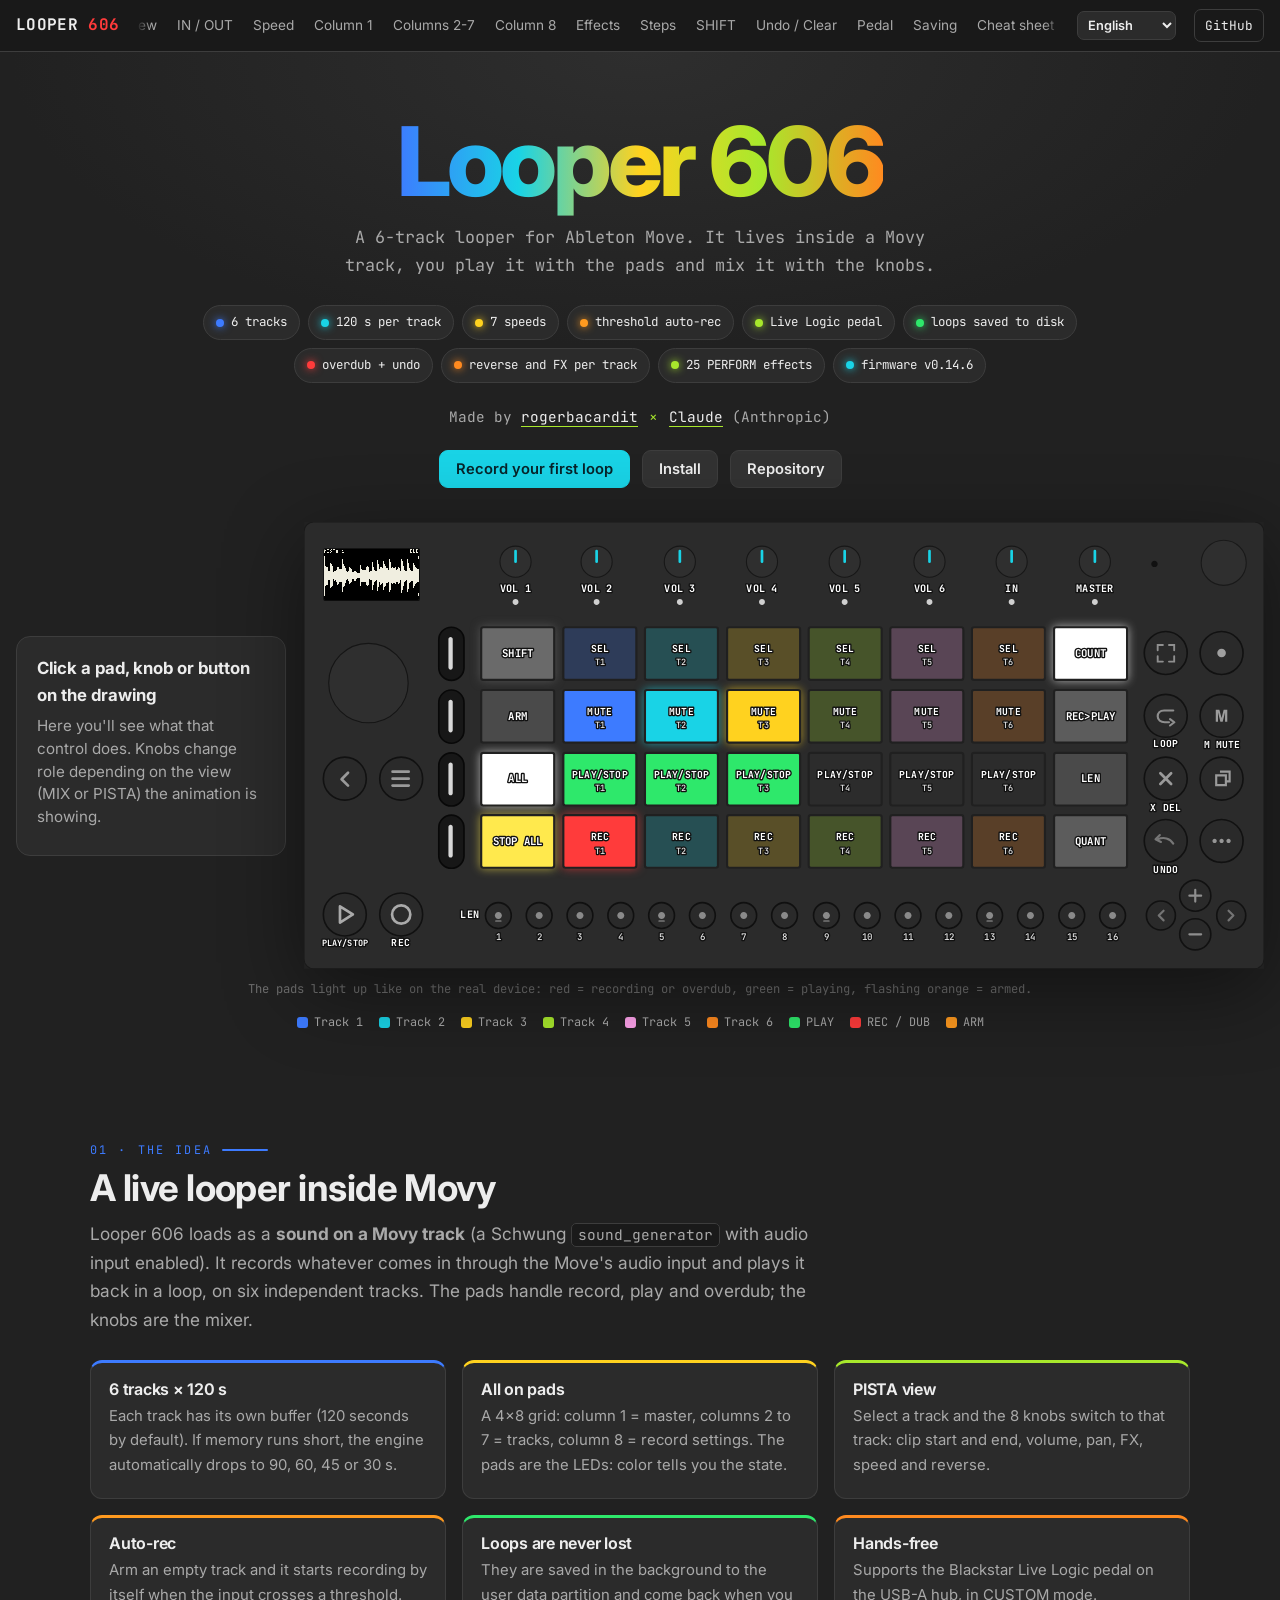
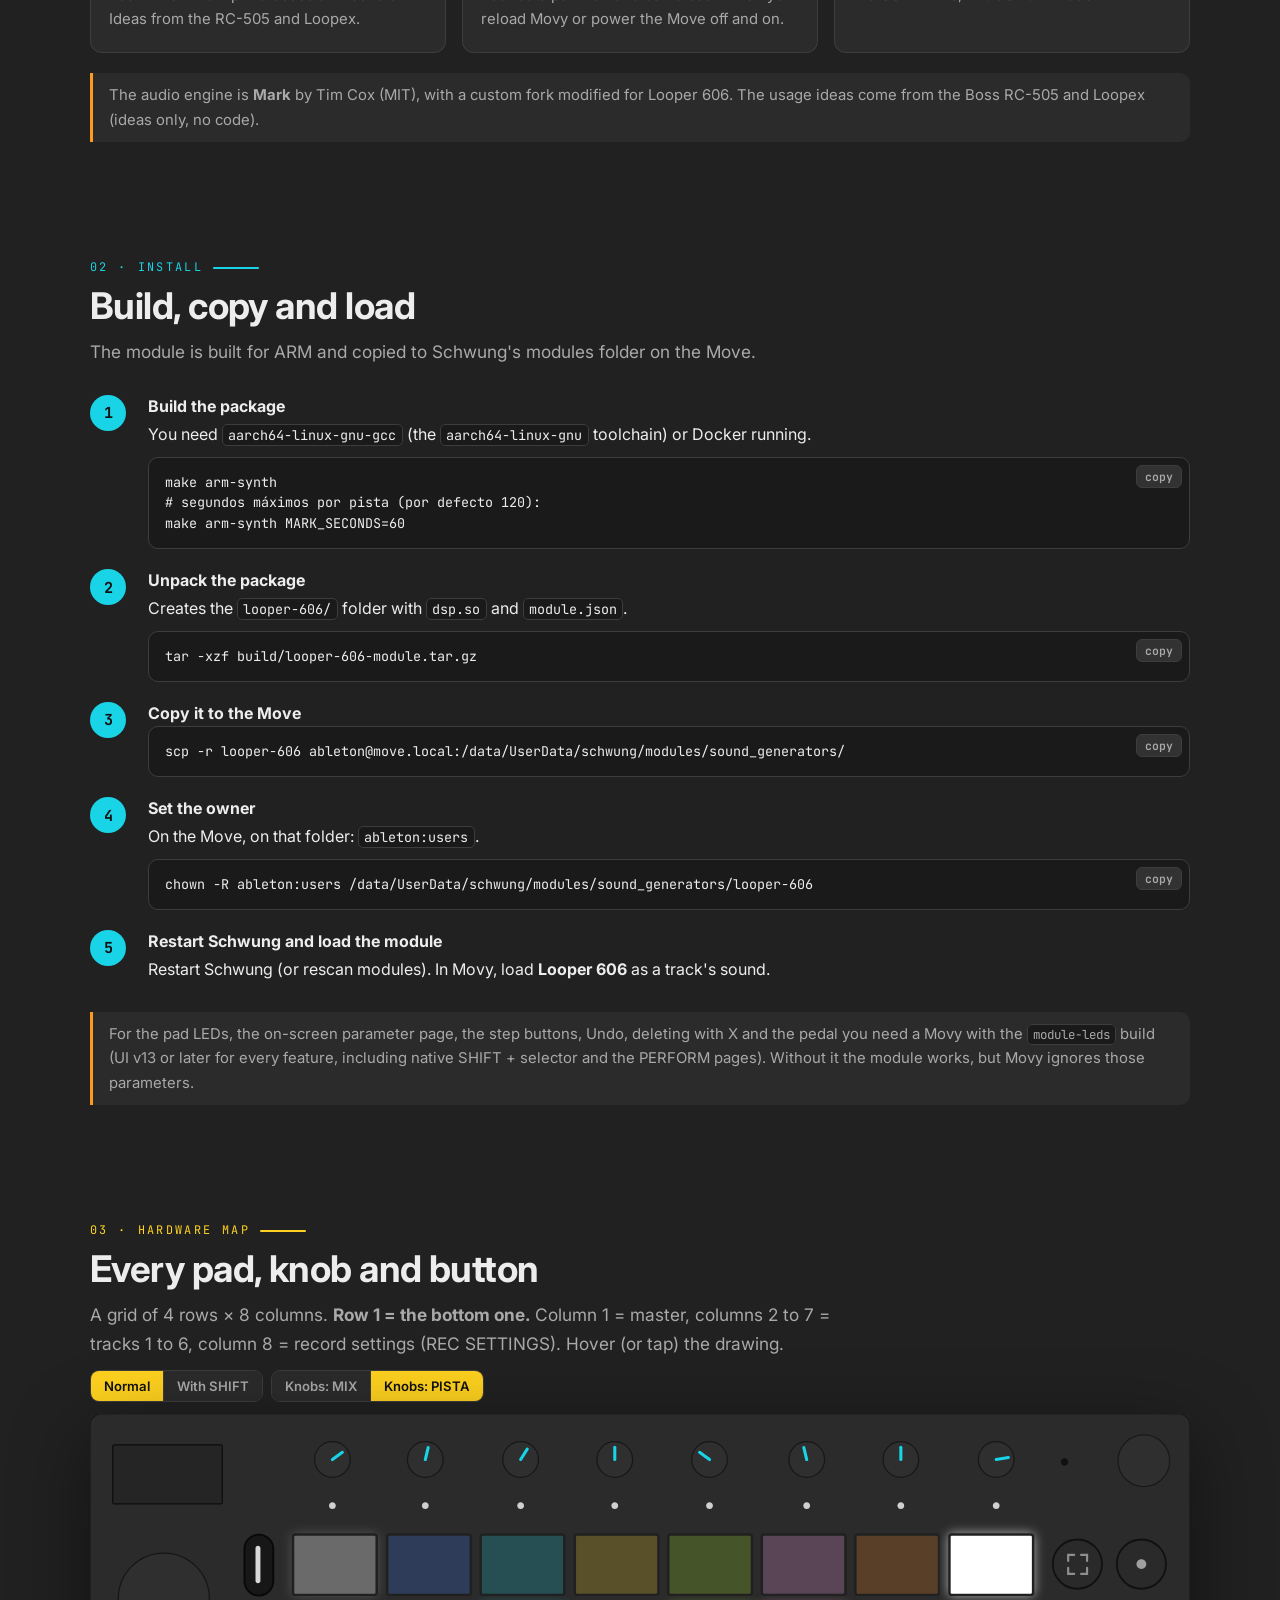
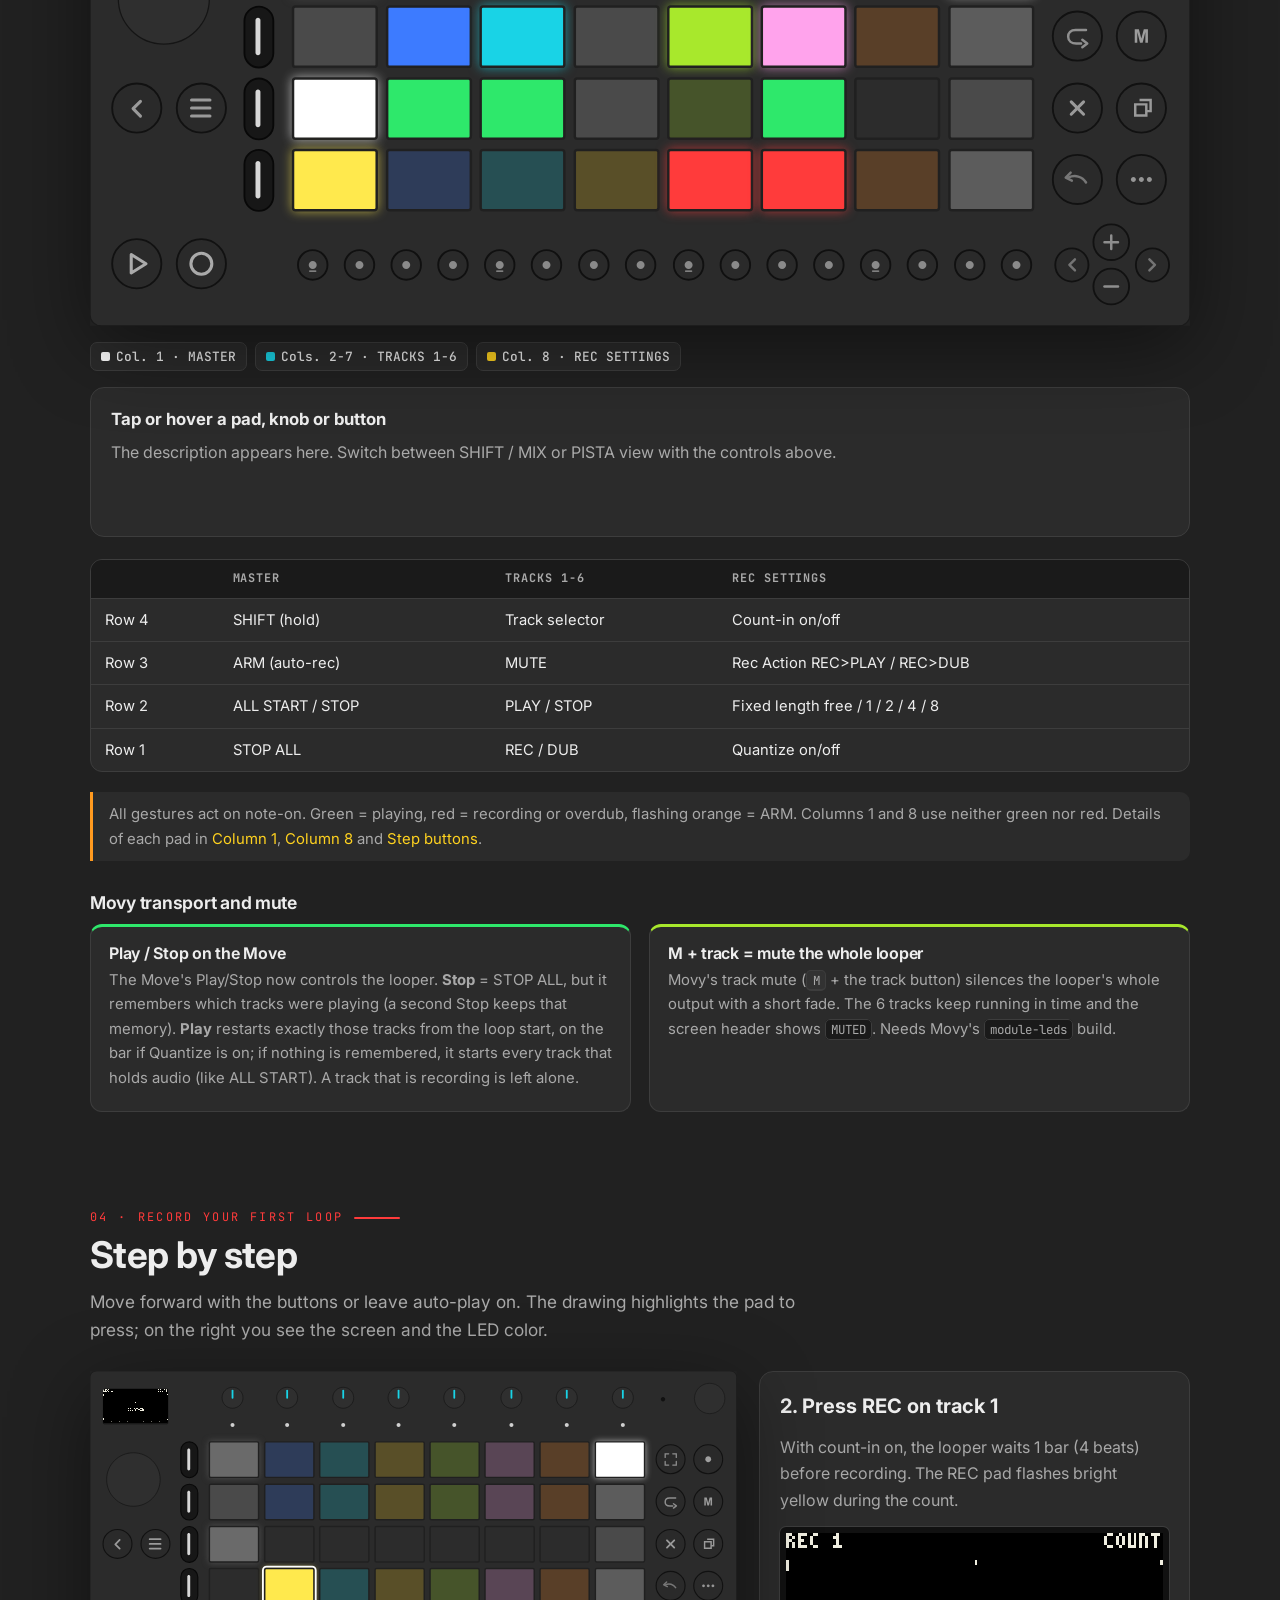
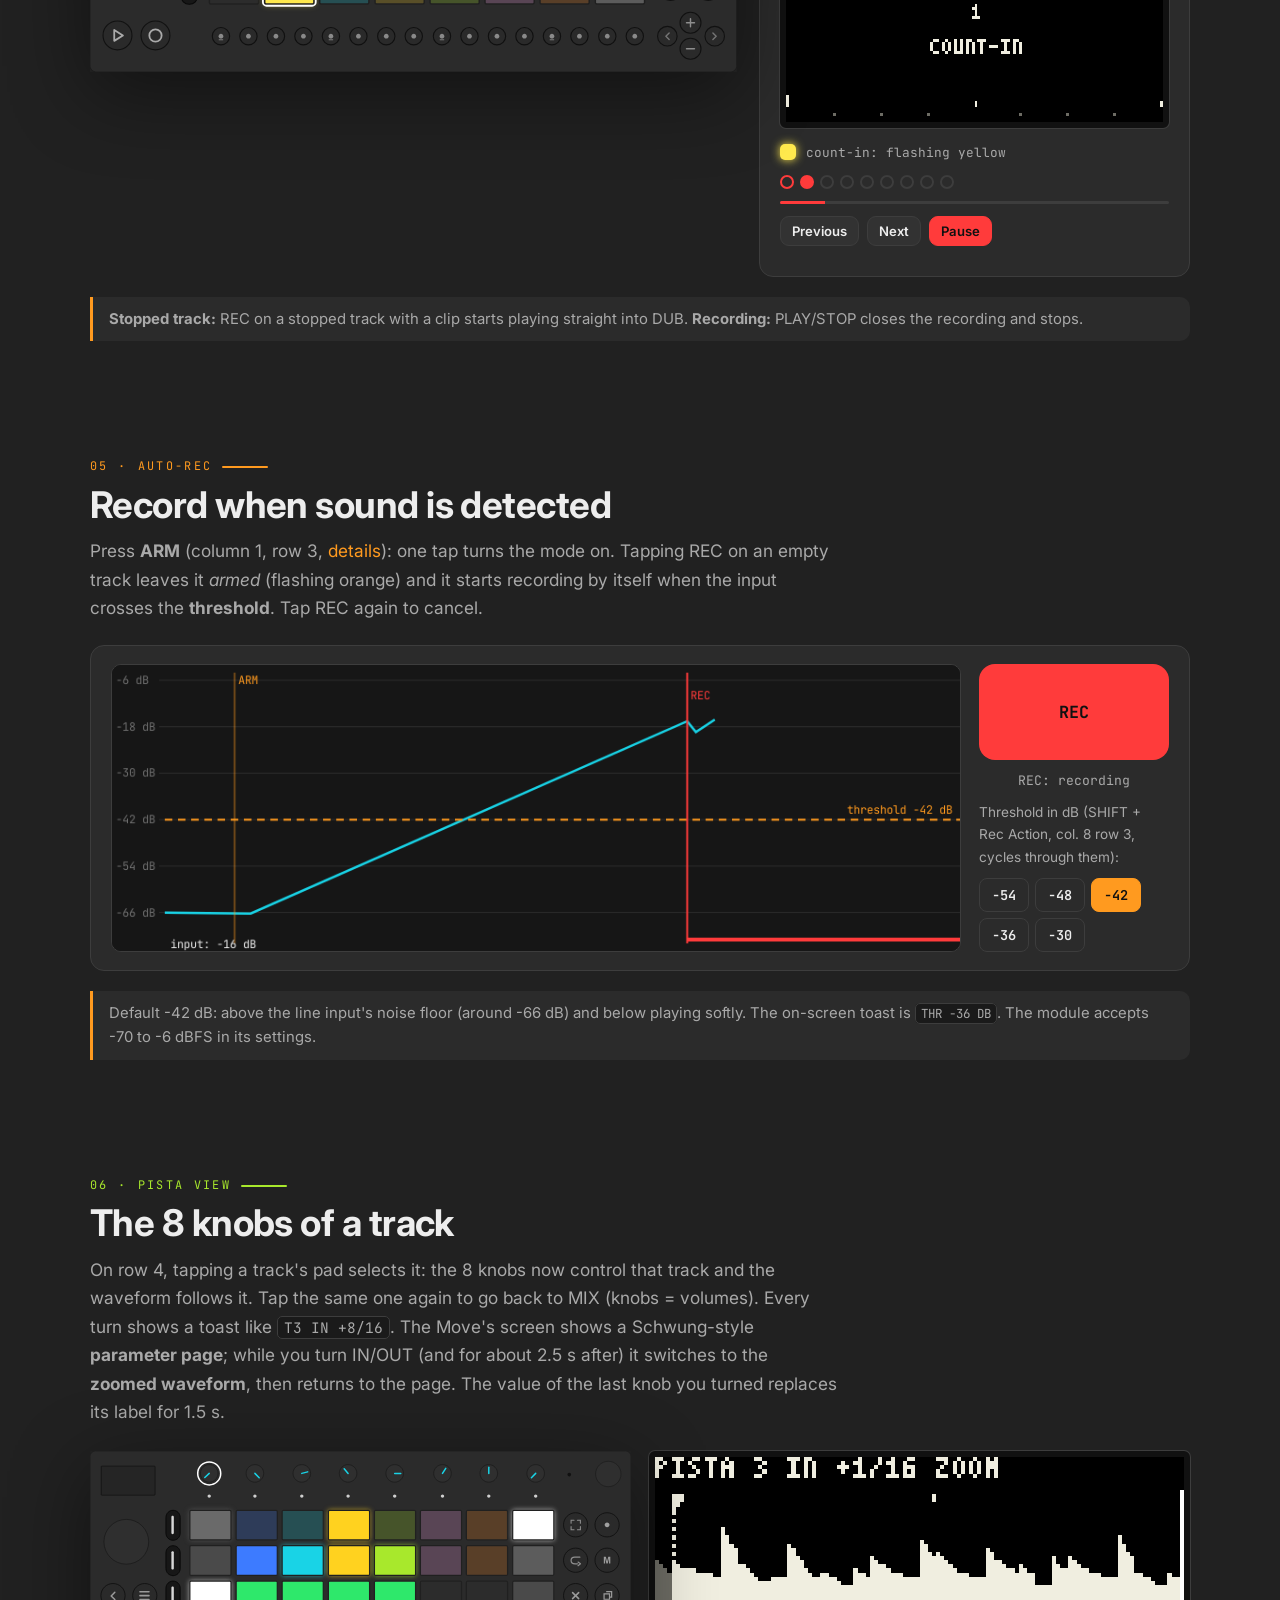
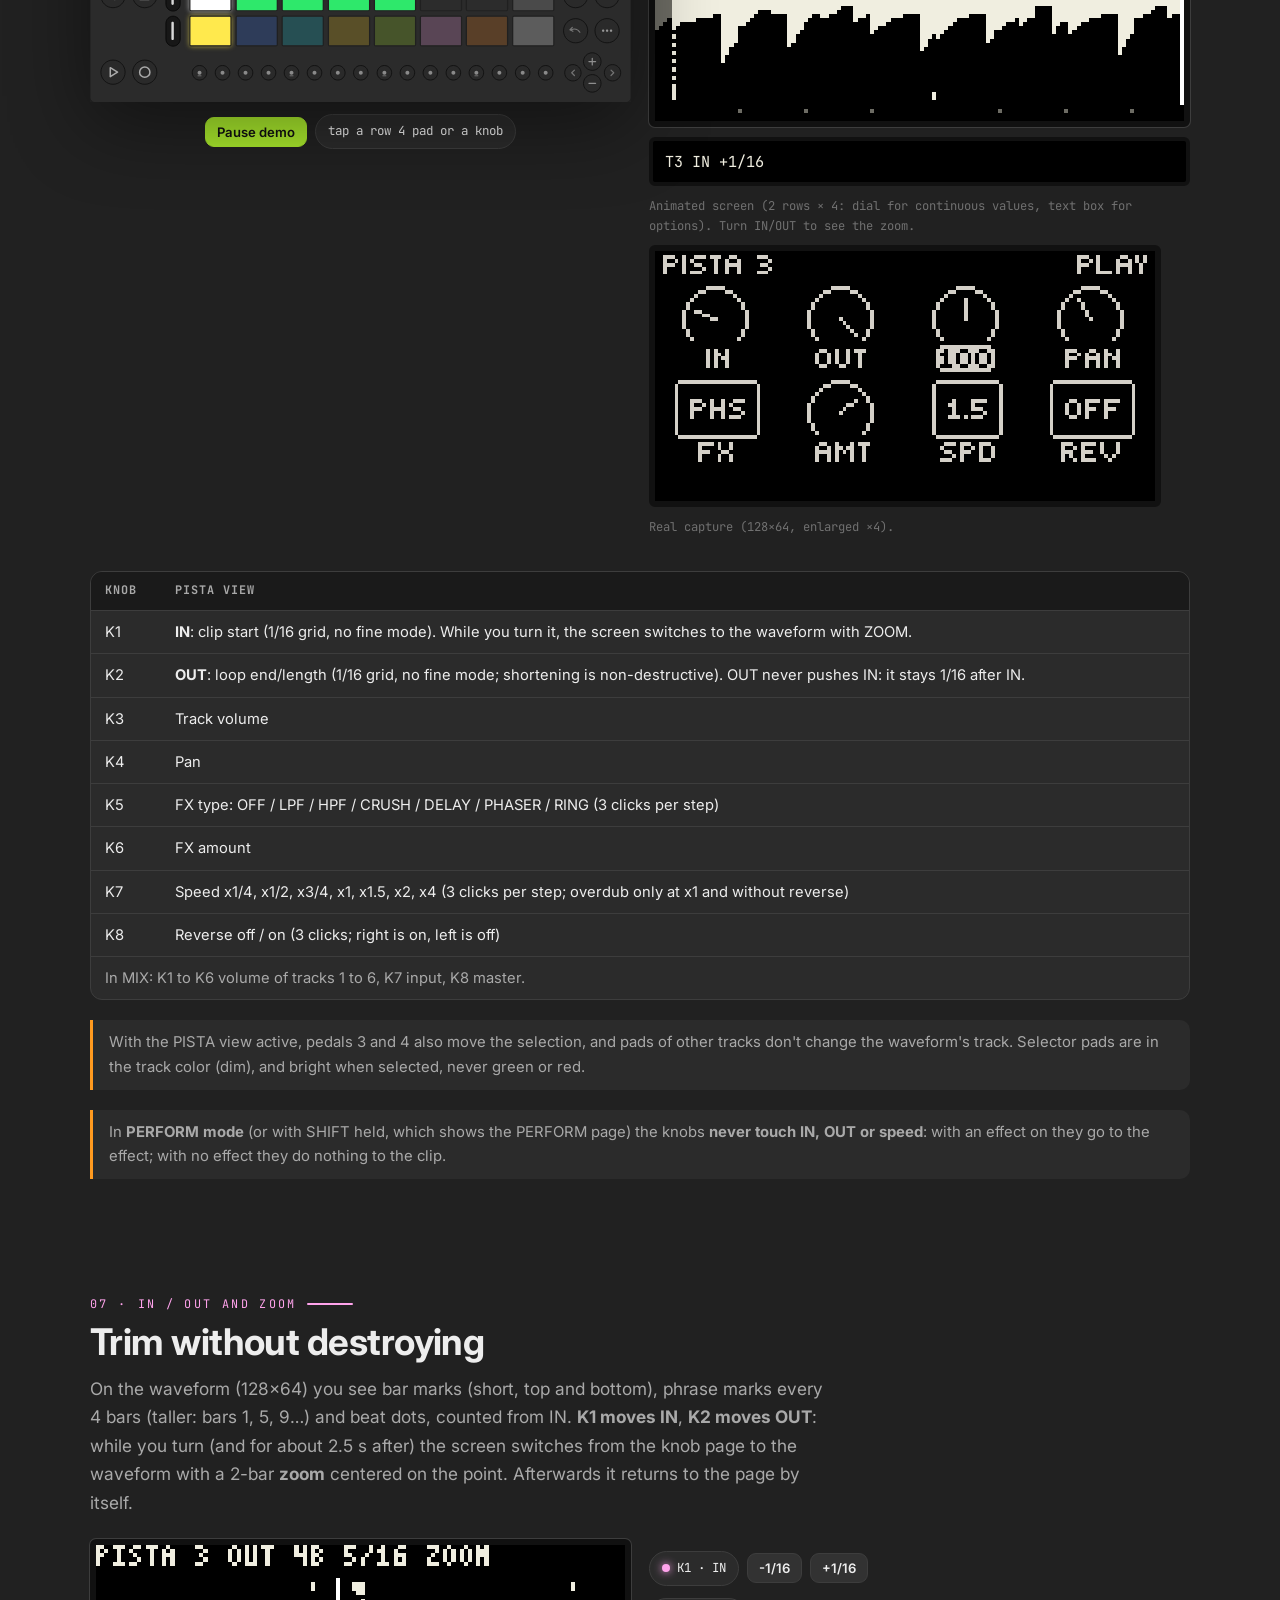
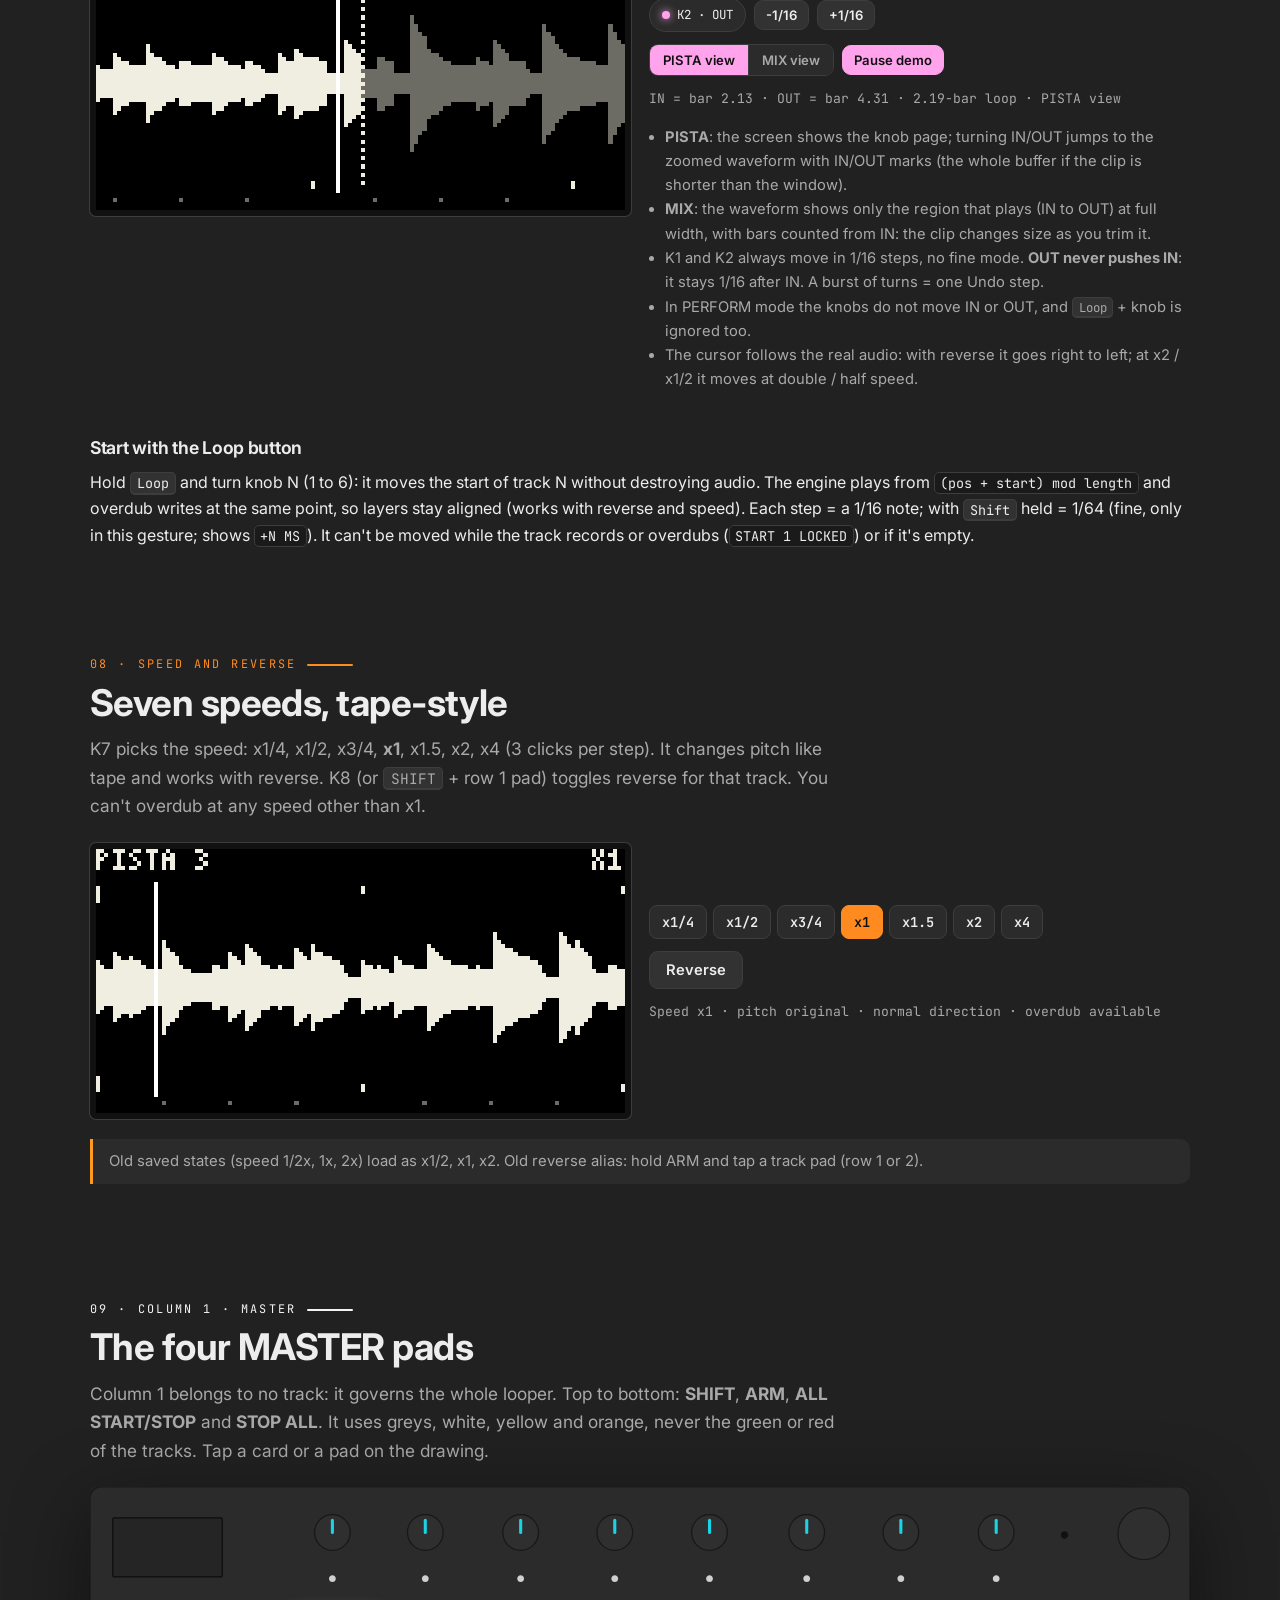
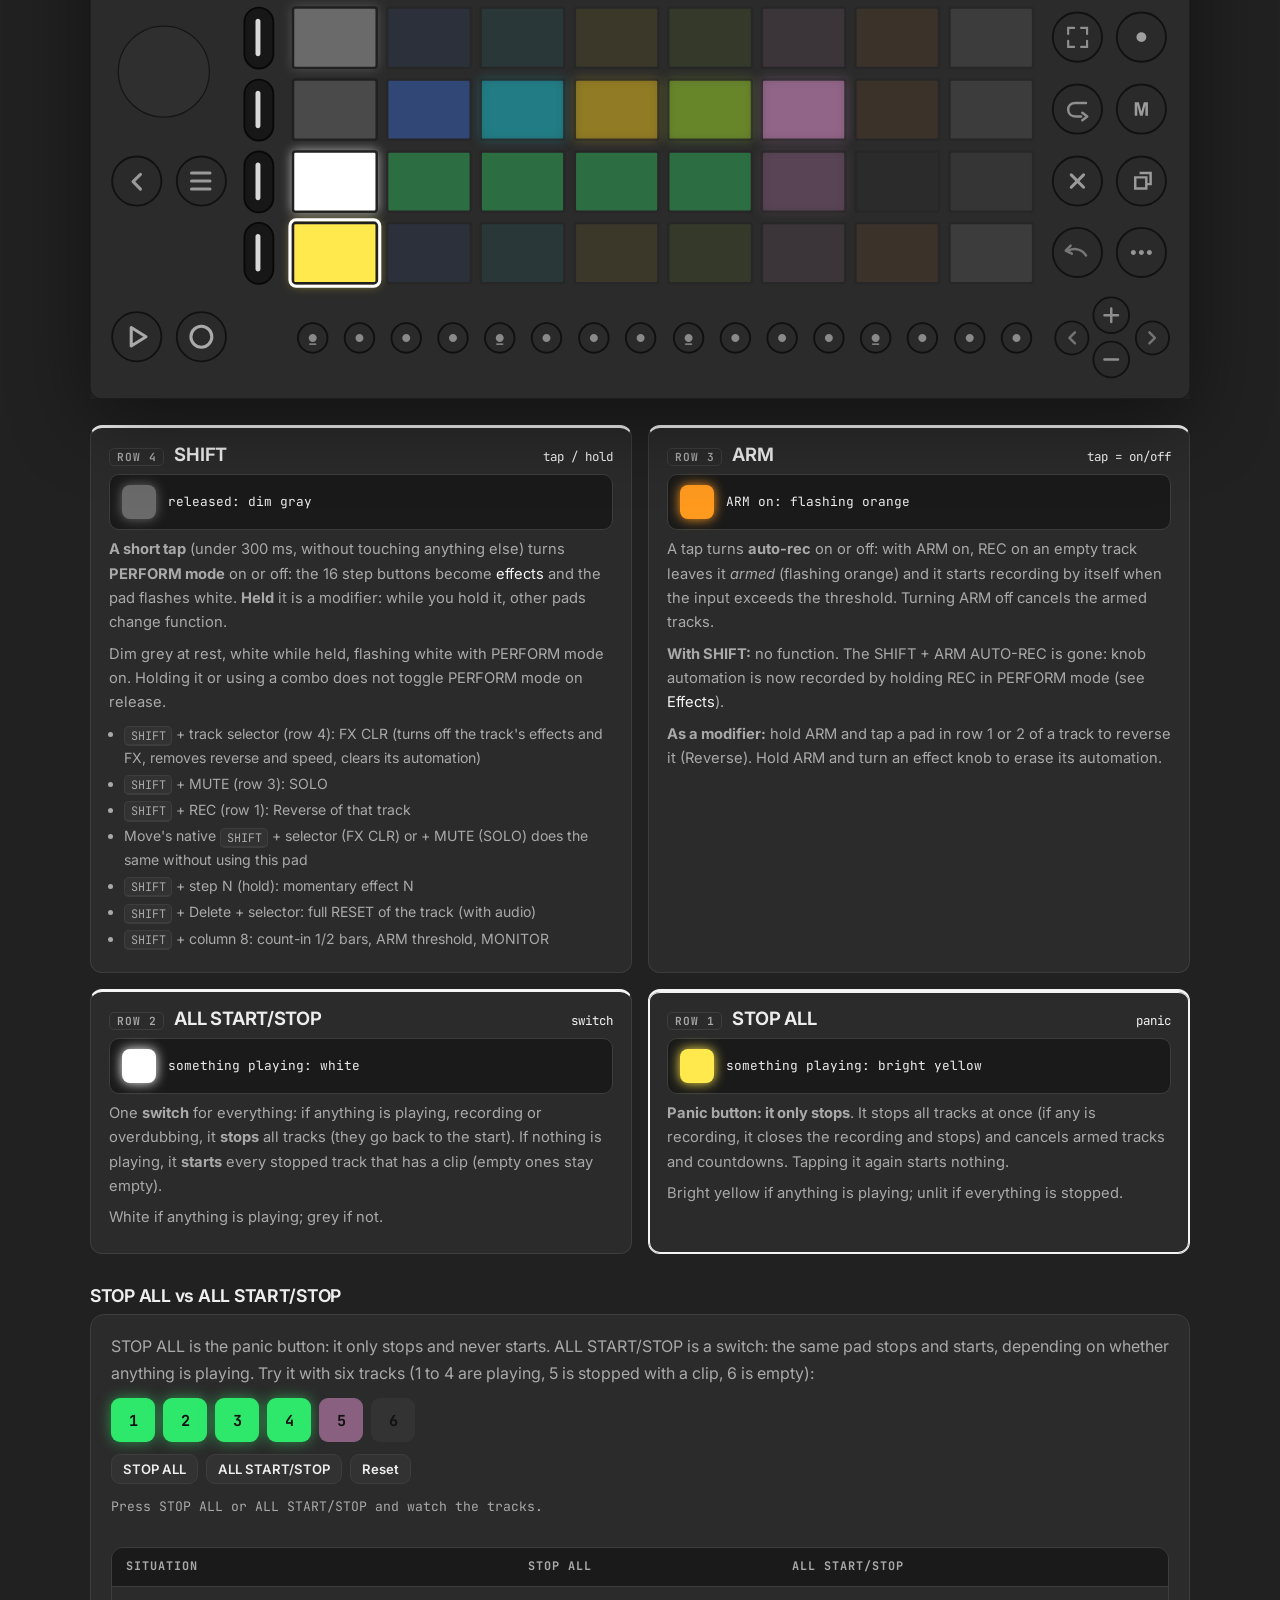
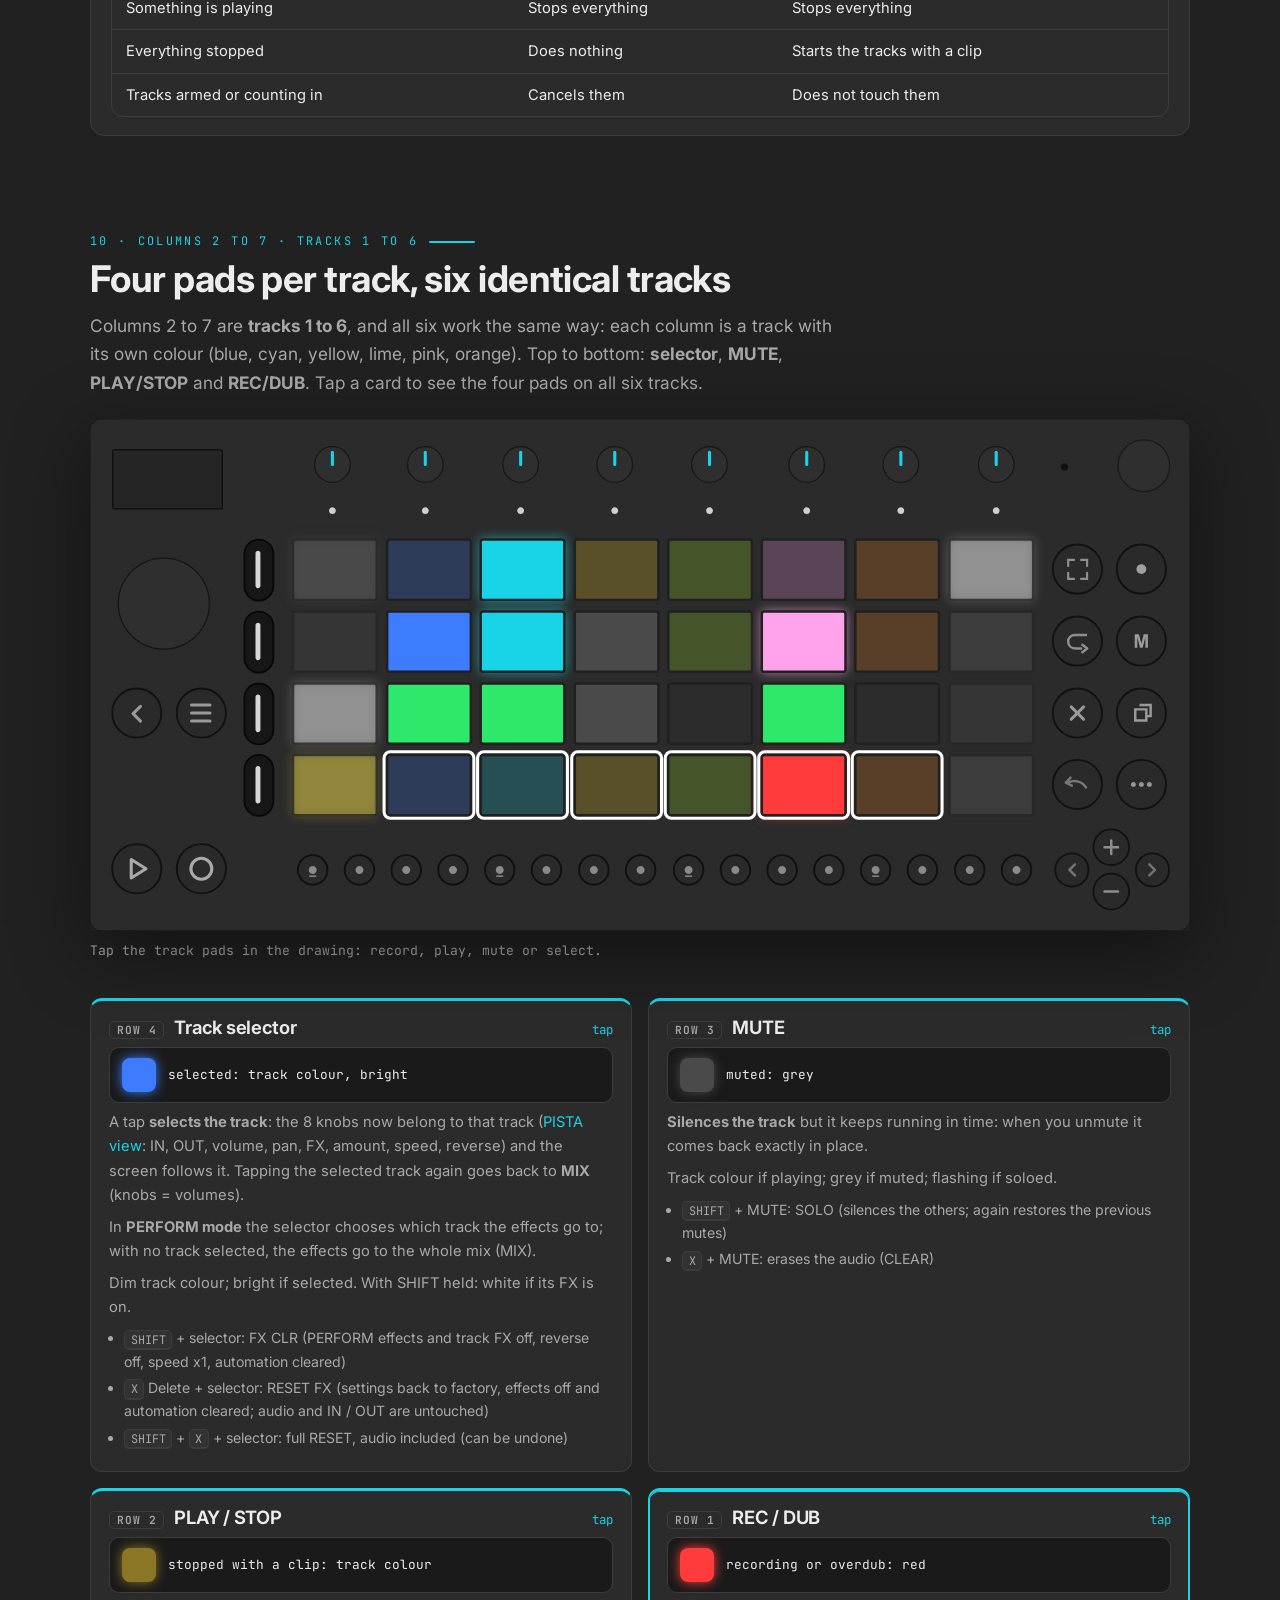
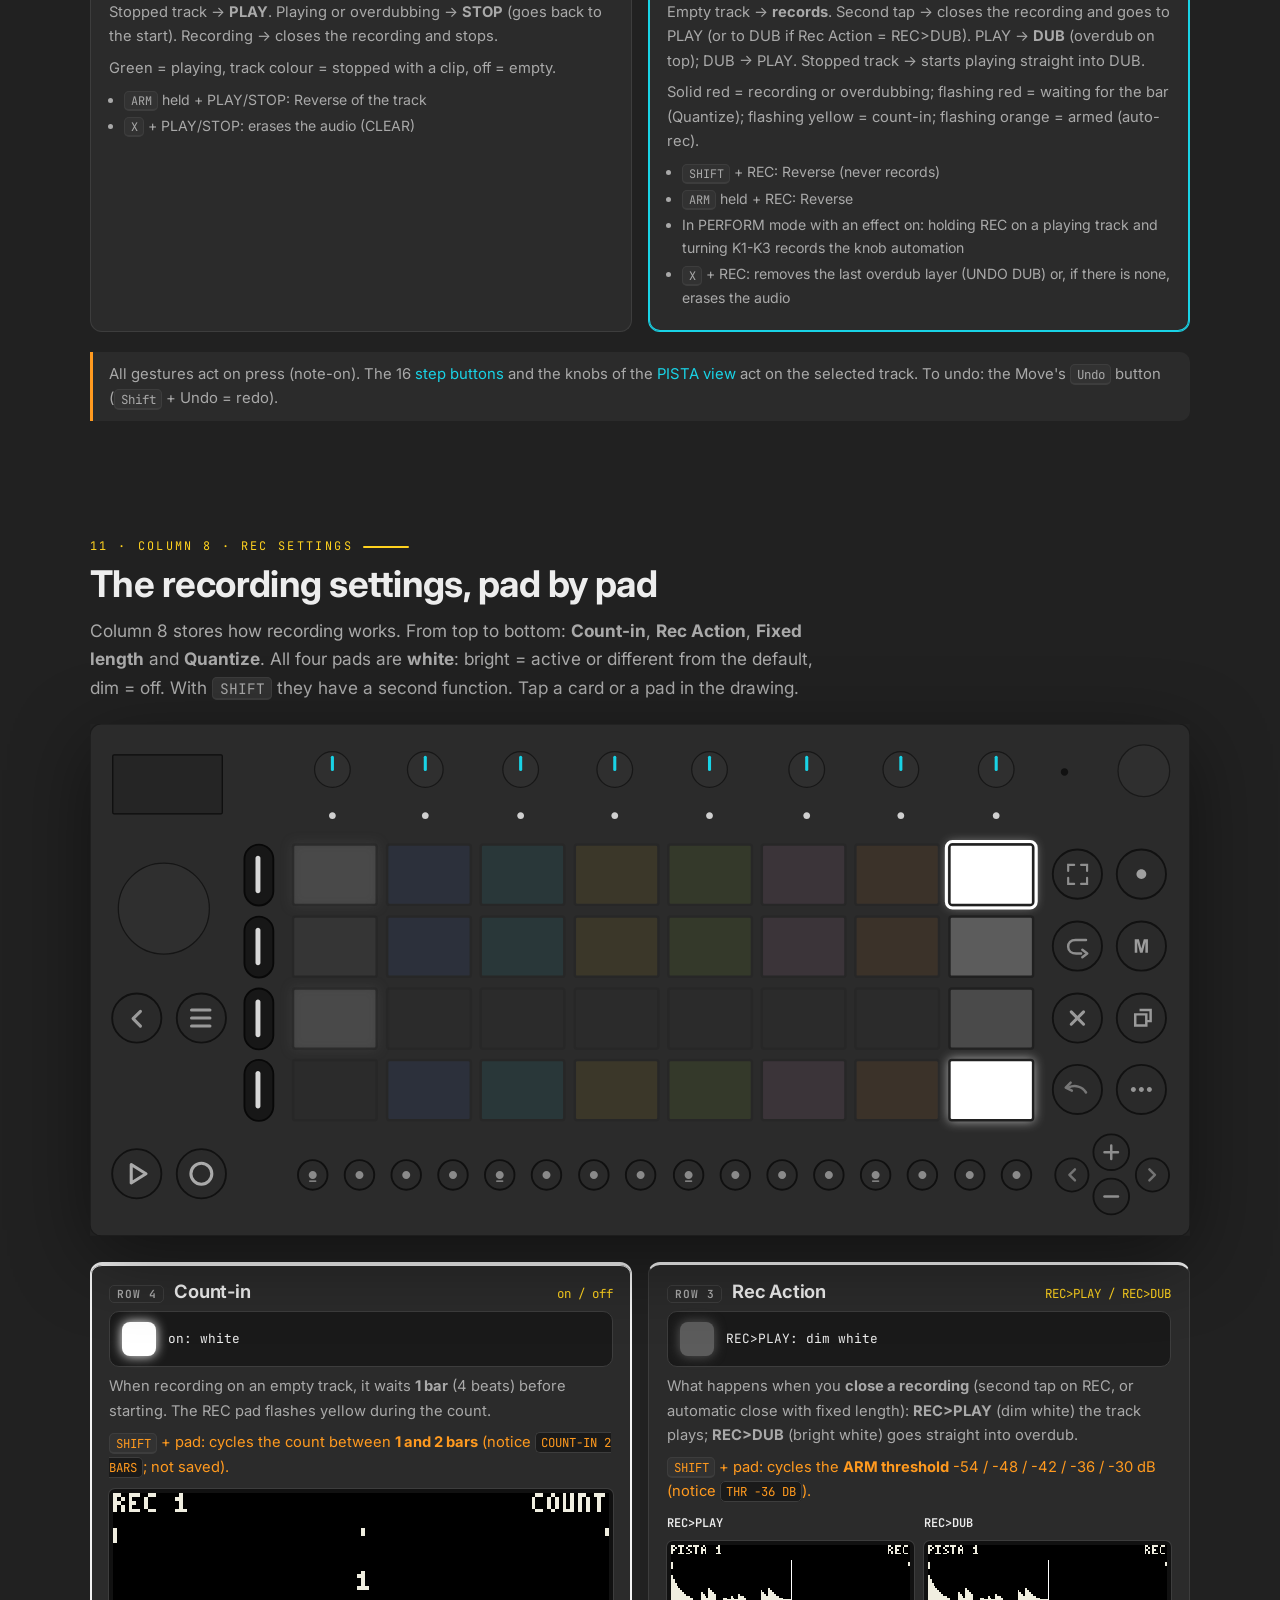
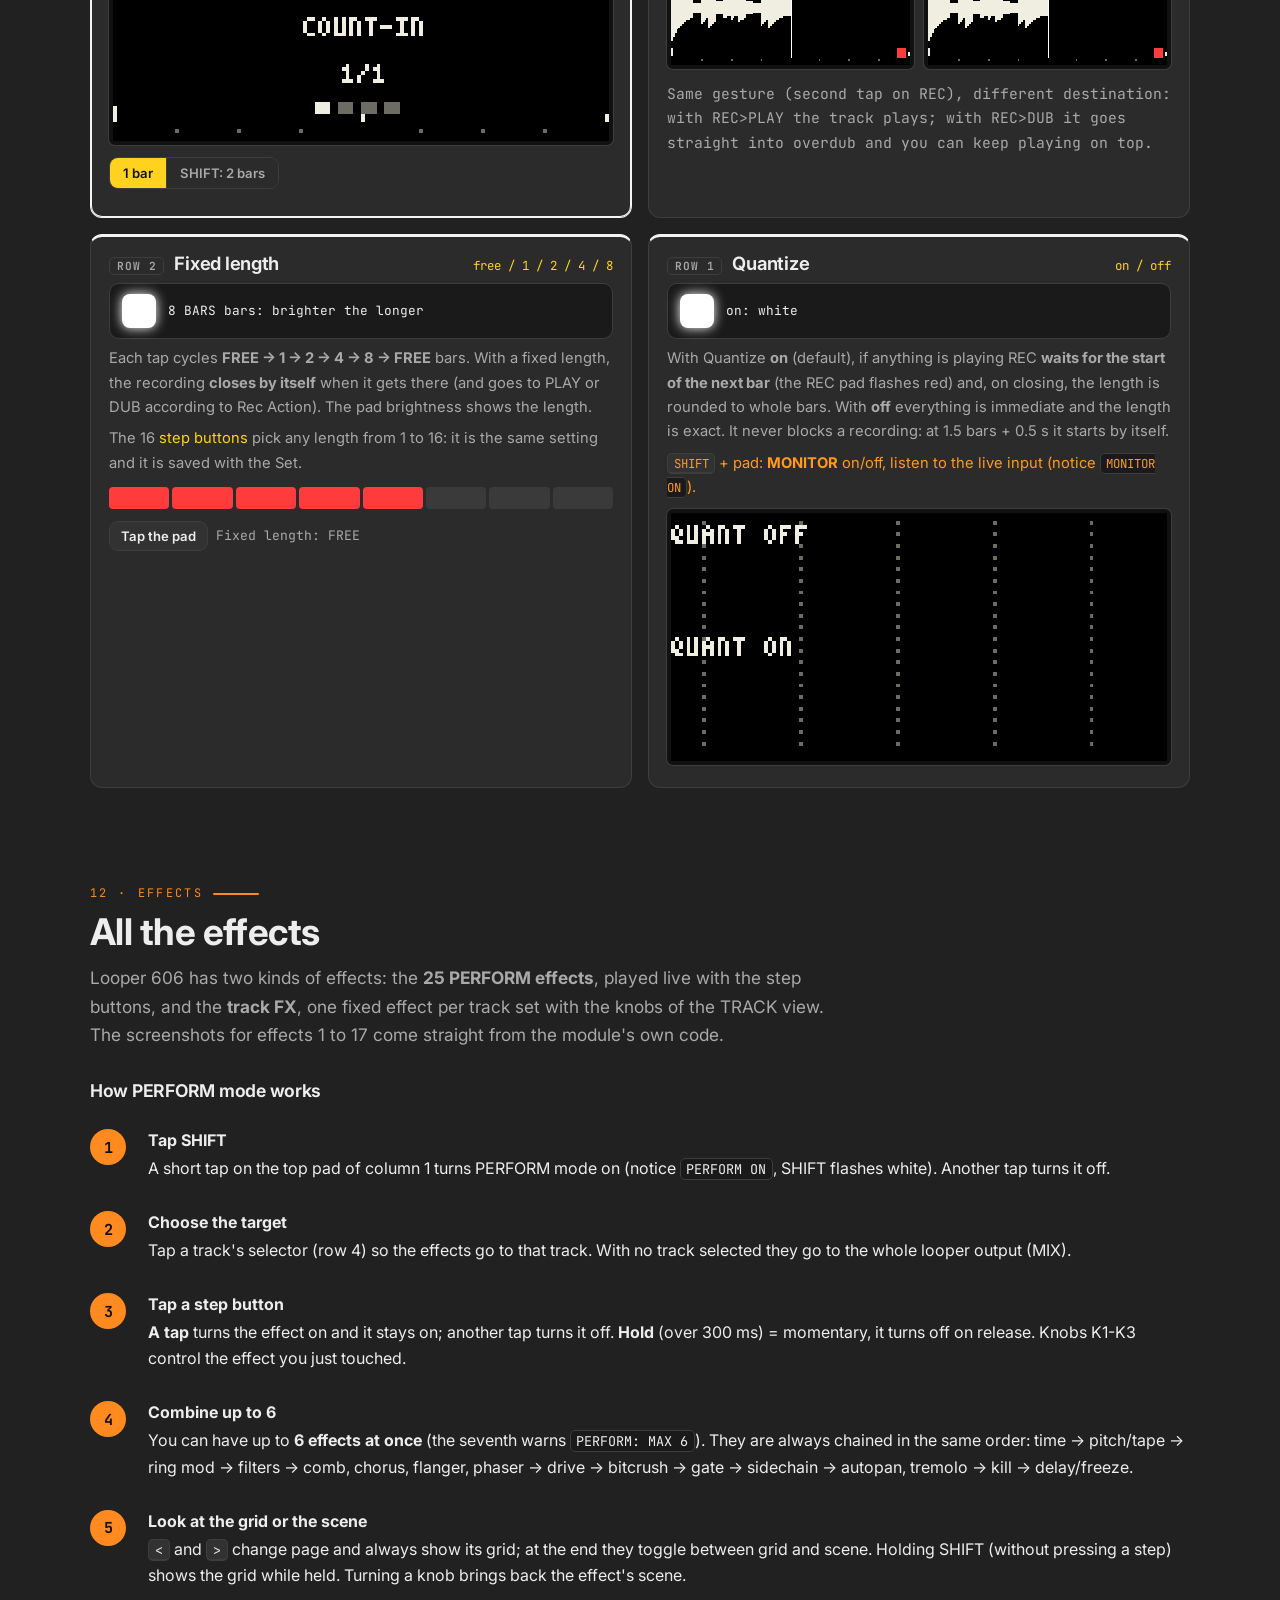
==== commit 29c11101: "docs site: v0.14.6 — columns 1/2-7/8 sections, effects section with OLED captures, hero info panel, " ====
--- a/site/index.html
+++ b/site/index.html
@@ -362,8 +362,10 @@
 <span class="chip" data-i18n-html="hero.6" style="--c:var(--arm)"><b></b>auto-rec por umbral</span>
 <span class="chip" data-i18n-html="hero.7" style="--c:var(--t4)"><b></b>pedalera Live Logic</span>
 <span class="chip" data-i18n-html="hero.8" style="--c:var(--play)"><b></b>loops guardados en disco</span>
-<span class="chip" data-i18n-html="hero.9" style="--c:var(--dub)"><b></b>overdub + undo</span>
+<span class="chip" data-i18n-html="hero.9" style="--c:var(--rec)"><b></b>overdub + undo</span>
 <span class="chip" data-i18n-html="hero.10" style="--c:var(--t6)"><b></b>reverse y FX por pista</span>
+<span class="chip" data-i18n-html="hero.fx" style="--c:var(--t4)"><b></b>25 efectos PERFORM</span>
+<span class="chip" data-no-i18n="" style="--c:var(--t2)"><b></b>firmware v0.14.6</span>
 </div>
 <p class="madeby" data-i18n-html="hero.11">Hecho por <a href="https://github.com/rogerbacardit" rel="noopener">rogerbacardit</a> <span aria-hidden="true">×</span> <a href="https://claude.com/claude-code" rel="noopener">Claude</a> (Anthropic)</p>
 <div class="cta"><a class="btn pri" data-i18n="hero.12" href="#primer-loop">Graba tu primer loop</a><a class="btn" data-i18n="hero.13" href="#instalacion">Instalación</a><a class="btn" data-i18n="hero.14" href="https://github.com/rogerbacardit/movy-looper" rel="noopener">Repositorio</a></div>
@@ -371,11 +373,11 @@
 <aside aria-live="polite" class="panel info hero-info" id="hero-info"></aside>
 <div aria-label="Animación del Move: las pistas graban y reproducen en sus colores" data-i18n-attr="aria-label:hero.15" id="hero-device" role="img"></div>
 </div>
-<p class="device-caption" data-i18n="hero.16">Los pads se iluminan como en el aparato real: rojo = grabando, verde = sonando, violeta = overdub, naranja parpadeante = armada.</p>
-<p class="hero-legend" data-i18n-html="hero.legend">En pantallas pequeñas las etiquetas se ocultan. Columna 1: SHIFT, ARM, STOP ALL, ALL. Pistas, de arriba abajo: selector, MUTE, PLAY/STOP, REC. Columna 8: COUNT-IN, REC&gt;PLAY/DUB, LEN, QUANT. Botones de paso: 1 a 16 = largo en compases.</p>
+<p class="device-caption" data-i18n="hero.16">Los pads se iluminan como en el aparato real: rojo = grabando u overdub, verde = sonando, naranja parpadeante = armada.</p>
+<p class="hero-legend" data-i18n-html="hero.legend">En pantallas pequeñas las etiquetas se ocultan. Columna 1: SHIFT, ARM, ALL, STOP ALL. Pistas, de arriba abajo: selector, MUTE, PLAY/STOP, REC. Columna 8: COUNT-IN, REC&gt;PLAY/DUB, LEN, QUANT. Botones de paso: 1 a 16 = largo en compases.</p>
 <div aria-label="Colores de pista" class="legend-colors" data-i18n-attr="aria-label:hero.17">
 <span data-i18n-html="hero.18" style="--c:var(--t1)"><i></i>Pista 1</span><span data-i18n-html="hero.19" style="--c:var(--t2)"><i></i>Pista 2</span><span data-i18n-html="hero.20" style="--c:var(--t3)"><i></i>Pista 3</span><span data-i18n-html="hero.21" style="--c:var(--t4)"><i></i>Pista 4</span><span data-i18n-html="hero.22" style="--c:var(--t5)"><i></i>Pista 5</span><span data-i18n-html="hero.23" style="--c:var(--t6)"><i></i>Pista 6</span>
-<span style="--c:var(--play)"><i></i>PLAY</span><span style="--c:var(--rec)"><i></i>REC</span><span style="--c:var(--dub)"><i></i>DUB</span><span style="--c:var(--arm)"><i></i>ARM</span>
+<span style="--c:var(--play)"><i></i>PLAY</span><span style="--c:var(--rec)"><i></i>REC / DUB</span><span style="--c:var(--arm)"><i></i>ARM</span>
 </div>
 </div></div>
 <section id="idea" style="--sec:var(--t1)"><div class="wrap reveal">
@@ -409,7 +411,7 @@
 <div class="cmd"><button data-i18n="instalacion.14" type="button">copiar</button><pre>chown -R ableton:users /data/UserData/schwung/modules/sound_generators/looper-606</pre></div></div></li>
 <li><div><strong data-i18n="instalacion.15">Reinicia Schwung y carga el módulo</strong><p data-i18n-html="instalacion.16">Reinicia Schwung (o vuelve a escanear módulos). En Movy, carga <strong>Looper 606</strong> como sonido de una pista.</p></div></li>
 </ol>
-<p class="note" data-i18n-html="instalacion.17">Para los LED de los pads, la página de parámetros en pantalla, los botones de paso, Undo, borrar con X y la pedalera necesitas un Movy con el build <code>module-leds</code> (v8 para la página de la vista PISTA). Sin él, el módulo funciona pero Movy ignora esos parámetros.</p>
+<p class="note" data-i18n-html="instalacion.17">Para los LED de los pads, la página de parámetros en pantalla, los botones de paso, Undo, borrar con X y la pedalera necesitas un Movy con el build <code>module-leds</code> (UI v13 o posterior para todas las funciones, incluidos el SHIFT nativo + selector y las páginas PERFORM). Sin él, el módulo funciona pero Movy ignora esos parámetros.</p>
 </div></section>
 <section id="mapa" style="--sec:var(--t3)"><div class="wrap reveal">
 <div class="eyebrow" data-i18n="mapa.1">Mapa del hardware</div>
@@ -431,11 +433,11 @@
 <tbody>
 <tr><td data-i18n="mapa.15">Fila 4</td><td data-i18n="mapa.16">SHIFT (mantener)</td><td data-i18n="mapa.17">Selector de pista</td><td data-i18n="mapa.18">Count-in on/off</td></tr>
 <tr><td data-i18n="mapa.19">Fila 3</td><td data-i18n="mapa.20">ARM (auto-rec)</td><td>MUTE</td><td data-i18n="mapa.21">Rec Action REC&gt;PLAY / REC&gt;DUB</td></tr>
-<tr><td data-i18n="mapa.22">Fila 2</td><td>STOP ALL</td><td>PLAY / STOP</td><td data-i18n="mapa.23">Longitud fija libre / 1 / 2 / 4 / 8</td></tr>
-<tr><td data-i18n="mapa.24">Fila 1</td><td>ALL START / STOP</td><td>REC / DUB</td><td data-i18n="mapa.25">Quantize on/off</td></tr>
+<tr><td data-i18n="mapa.22">Fila 2</td><td>ALL START / STOP</td><td>PLAY / STOP</td><td data-i18n="mapa.23">Longitud fija libre / 1 / 2 / 4 / 8</td></tr>
+<tr><td data-i18n="mapa.24">Fila 1</td><td>STOP ALL</td><td>REC / DUB</td><td data-i18n="mapa.25">Quantize on/off</td></tr>
 </tbody></table></div>
-<p class="note" data-i18n-html="mapa.26">Todos los gestos actúan al note-on. Verde = reproduciendo, rojo = grabando, violeta = overdub, naranja parpadeante = ARM. Las columnas 1 y 8 no usan ni verde ni rojo. Detalle de cada pad en <a href="#col1">Columna 1</a>, <a href="#col8">Columna 8</a> y <a href="#pasos">Botones de paso</a>.</p>
-<h3 data-i18n="v08.h">Transporte y mute de Movy (v0.8.0)</h3>
+<p class="note" data-i18n-html="mapa.26">Todos los gestos actúan al note-on. Verde = reproduciendo, rojo = grabando u overdub, naranja parpadeante = ARM. Las columnas 1 y 8 no usan ni verde ni rojo. Detalle de cada pad en <a href="#col1">Columna 1</a>, <a href="#col8">Columna 8</a> y <a href="#pasos">Botones de paso</a>.</p>
+<h3 data-i18n="v08.h">Transporte y mute de Movy</h3>
 <div class="grid2" style="margin-top:12px">
 <div class="card" style="--c:var(--play)"><h3 data-i18n="v08.play.h">Play / Stop de la Move</h3><p data-i18n-html="v08.play.p">El Play/Stop de la Move controla el looper. <strong>Stop</strong> = STOP ALL, pero recordando qué pistas sonaban (un segundo Stop conserva esa memoria). <strong>Play</strong> arranca exactamente esas pistas desde el inicio del loop, a compás si Quantize está activo; si no hay nada recordado, arranca todas las pistas con audio (como ALL START). No toca una pista que esté grabando.</p></div>
 <div class="card" style="--c:var(--t4)"><h3 data-i18n="v08.mute.h">M + pista = mute de todo el looper</h3><p data-i18n-html="v08.mute.p">El mute de pista de Movy (<kbd>M</kbd> + el botón de pista) silencia toda la salida del looper con un fundido corto. Las 6 pistas siguen girando en tiempo y la cabecera de la pantalla muestra <code>MUTED</code>. Requiere el build <code>module-leds</code> de Movy.</p></div>
@@ -500,6 +502,7 @@
 <tr><td>K8</td><td data-i18n="pista.19">Reverse off / on (3 clics; a la derecha on, a la izquierda off)</td></tr>
 <tr><td colspan="2" data-i18n="pista.20" style="color:var(--dim)">En MIX: K1 a K6 volumen de pistas 1 a 6, K7 entrada, K8 master.</td></tr></tbody></table></div>
 <p class="note" data-i18n="pista.21">Con la vista PISTA activa, los pedales 3 y 4 también mueven la selección, y los pads de otras pistas no cambian la pista de la onda. Los pads de selección son del color de la pista (tenue) y brillante la seleccionada, nunca verde ni rojo.</p>
+<p class="note" data-i18n-html="pista.perf">En <strong>modo PERFORM</strong> (o con SHIFT mantenido, que enseña la página PERFORM) los knobs <strong>nunca tocan IN, OUT ni la velocidad</strong>: con un efecto encendido van al efecto; sin efecto no hacen nada al clip.</p>
 </div></section>
 <section id="inout" style="--sec:var(--t5)"><div class="wrap reveal">
 <div class="eyebrow" data-i18n="inout.1">IN / OUT y zoom</div>
@@ -516,6 +519,7 @@
 <li data-i18n-html="inout.8"><strong>PISTA</strong>: la pantalla muestra la página de knobs; al girar IN/OUT salta a la onda con zoom y marcas IN/OUT (el buffer entero si el clip es más corto que la ventana).</li>
 <li data-i18n-html="inout.9"><strong>MIX</strong>: la onda muestra solo la región que suena (IN a OUT) a todo el ancho, con los compases contados desde IN: el clip cambia de tamaño al recortarlo.</li>
 <li data-i18n-html="inout.10">K1 y K2 van siempre en pasos de 1/16, sin modo fino. <strong>OUT nunca empuja a IN</strong>: se queda 1/16 después de IN. Una racha de giros = un paso de Undo.</li>
+<li data-i18n-html="inout.perf">En modo PERFORM los knobs no mueven IN ni OUT, y <kbd>Loop</kbd> + knob también se ignora.</li>
 <li data-i18n="inout.11">El cursor sigue el audio real: con reverse va de derecha a izquierda; con x2 / x1/2 al doble / mitad.</li>
 </ul>
 </div>
@@ -538,7 +542,7 @@
 <section id="col1" style="--sec:#f4f4f4"><div class="wrap reveal">
 <div class="eyebrow" data-i18n="c1.eye">Columna 1 · MASTER</div>
 <h2 data-i18n="c1.h2">Los cuatro pads de MASTER</h2>
-<p class="lede" data-i18n-html="c1.lede">La columna 1 no es de ninguna pista: gobierna el looper entero. De arriba abajo: <strong>SHIFT</strong>, <strong>ARM</strong>, <strong>STOP ALL</strong> y <strong>ALL START/STOP</strong>. Usa grises, blanco, amarillo y naranja, nunca el verde ni el rojo de las pistas. Toca una tarjeta o un pad del dibujo.</p>
+<p class="lede" data-i18n-html="c1.lede">La columna 1 no es de ninguna pista: gobierna el looper entero. De arriba abajo: <strong>SHIFT</strong>, <strong>ARM</strong>, <strong>ALL START/STOP</strong> y <strong>STOP ALL</strong>. Usa grises, blanco, amarillo y naranja, nunca el verde ni el rojo de las pistas. Toca una tarjeta o un pad del dibujo.</p>
 <div aria-label="Columna 1 (MASTER)" data-i18n-attr="aria-label:c1.aria" id="col1-device" style="margin-top:22px"></div>
 <div class="pcards" id="col1-cards">
 <article class="pcard" data-pad="4" tabindex="0">
@@ -546,26 +550,26 @@
 <div class="ledd" data-led="shift"></div>
 <p data-i18n-html="c1.s.p1"><strong>Un toque corto</strong> (menos de 300 ms, sin tocar nada más) activa o desactiva el <strong>modo PERFORM</strong>: los 16 botones de paso pasan a ser <a href="#efectos">efectos</a> y el pad parpadea en blanco. <strong>Mantenido</strong> es un modificador: mientras lo mantienes, otros pads cambian de función.</p>
 <p data-i18n="c1.s.p2">Gris tenue en reposo, blanco mientras lo mantienes, blanco parpadeante con el modo PERFORM activo. Mantenerlo o usar un combo no cambia el modo PERFORM al soltar.</p>
-<ul class="combos"><li data-i18n-html="c1.s.c.1"><kbd>SHIFT</kbd> + selector de pista (fila 4): FX de pista on/off</li><li data-i18n-html="c1.s.c.2"><kbd>SHIFT</kbd> + MUTE (fila 3): SOLO</li><li data-i18n-html="c1.s.c.3"><kbd>SHIFT</kbd> + REC (fila 1): Reverse de esa pista</li><li data-i18n-html="c1.s.c.4"><kbd>SHIFT</kbd> + ARM: AUTO-REC de los knobs de efecto</li><li data-i18n-html="c1.s.c.5"><kbd>SHIFT</kbd> + paso N (mantener): efecto N momentáneo</li><li data-i18n-html="c1.s.c.6"><kbd>SHIFT</kbd> + Delete + selector: RESET de la pista</li><li data-i18n-html="c1.s.c.7"><kbd>SHIFT</kbd> + columna 8: count-in 1/2 compases, umbral de ARM, MONITOR</li></ul>
+<ul class="combos"><li data-i18n-html="c1.s.c.1"><kbd>SHIFT</kbd> + selector de pista (fila 4): FX CLR (apaga los efectos y el FX de la pista, quita reverse y velocidad, borra su automatización)</li><li data-i18n-html="c1.s.c.2"><kbd>SHIFT</kbd> + MUTE (fila 3): SOLO</li><li data-i18n-html="c1.s.c.3"><kbd>SHIFT</kbd> + REC (fila 1): Reverse de esa pista</li><li data-i18n-html="c1.s.c.4">El <kbd>SHIFT</kbd> nativo del Move + selector (FX CLR) o + MUTE (SOLO) hace lo mismo sin pasar por este pad</li><li data-i18n-html="c1.s.c.5"><kbd>SHIFT</kbd> + paso N (mantener): efecto N momentáneo</li><li data-i18n-html="c1.s.c.6"><kbd>SHIFT</kbd> + Delete + selector: RESET completo de la pista (con audio)</li><li data-i18n-html="c1.s.c.7"><kbd>SHIFT</kbd> + columna 8: count-in 1/2 compases, umbral de ARM, MONITOR</li></ul>
 </article>
 <article class="pcard" data-pad="3" tabindex="0">
 <header><span class="rowtag" data-i18n="c1.a.row">Fila 3</span><h3 data-i18n="c1.a.h">ARM</h3><span class="how" data-i18n="c1.a.how">toque = on/off</span></header>
 <div class="ledd" data-led="arm"></div>
 <p data-i18n-html="c1.a.p1">Un toque activa o desactiva el <strong>auto-rec</strong>: con ARM activo, REC en una pista vacía la deja <em>armada</em> (naranja parpadeante) y empieza a grabar sola cuando la entrada supera el umbral. Al desactivar ARM se cancelan las pistas armadas.</p>
-<p data-i18n-html="c1.a.p2"><strong>Con SHIFT:</strong> <kbd>SHIFT</kbd> + ARM activa el <strong>AUTO-REC de automatización</strong>: los giros de K1-K3 de un efecto PERFORM se graban sobre el loop aunque ninguna pista grabe. El pad parpadea en rojo mientras está activo.</p>
+<p data-i18n-html="c1.a.p2"><strong>Con SHIFT:</strong> sin función. El AUTO-REC de SHIFT + ARM desapareció: la automatización de knobs se graba ahora manteniendo REC en modo PERFORM (ver <a href="#efectos">Efectos</a>).</p>
 <p data-i18n-html="c1.a.p3"><strong>Como modificador:</strong> mantén ARM y toca un pad de la fila 1 o 2 de una pista para invertirla (Reverse). Mantén ARM y gira un knob de efecto para borrar su automatización.</p>
 </article>
 <article class="pcard" data-pad="2" tabindex="0">
-<header><span class="rowtag" data-i18n="c1.st.row">Fila 2</span><h3 data-i18n="c1.st.h">STOP ALL</h3><span class="how" data-i18n="c1.st.how">pánico</span></header>
-<div class="ledd" data-led="stopall"></div>
-<p data-i18n-html="c1.st.p1">Botón de <strong>pánico: solo para</strong>. Detiene todas las pistas a la vez (si alguna graba, cierra la grabación y para) y cancela las pistas armadas y las cuentas atrás. Tocarlo otra vez no arranca nada.</p>
-<p data-i18n="c1.st.p2">Amarillo brillante si algo suena; gris oscuro si todo está parado.</p>
-</article>
-<article class="pcard" data-pad="1" tabindex="0">
-<header><span class="rowtag" data-i18n="c1.al.row">Fila 1</span><h3 data-i18n="c1.al.h">ALL START/STOP</h3><span class="how" data-i18n="c1.al.how">interruptor</span></header>
+<header><span class="rowtag" data-i18n="c1.al.row">Fila 2</span><h3 data-i18n="c1.al.h">ALL START/STOP</h3><span class="how" data-i18n="c1.al.how">interruptor</span></header>
 <div class="ledd" data-led="all"></div>
 <p data-i18n-html="c1.al.p1">Un <strong>interruptor</strong> para todo: si algo suena, graba o hace overdub, <strong>para</strong> todas las pistas (vuelven al principio). Si nada suena, <strong>arranca</strong> todas las pistas paradas que tengan clip (las vacías siguen vacías).</p>
 <p data-i18n="c1.al.p2">Blanco si algo suena; gris si no.</p>
+</article>
+<article class="pcard" data-pad="1" tabindex="0">
+<header><span class="rowtag" data-i18n="c1.st.row">Fila 1</span><h3 data-i18n="c1.st.h">STOP ALL</h3><span class="how" data-i18n="c1.st.how">pánico</span></header>
+<div class="ledd" data-led="stopall"></div>
+<p data-i18n-html="c1.st.p1">Botón de <strong>pánico: solo para</strong>. Detiene todas las pistas a la vez (si alguna graba, cierra la grabación y para) y cancela las pistas armadas y las cuentas atrás. Tocarlo otra vez no arranca nada.</p>
+<p data-i18n="c1.st.p2">Amarillo brillante si algo suena; apagado si todo está parado.</p>
 </article>
 </div>
 <h3 data-i18n="c1.sim.h">STOP ALL contra ALL START/STOP</h3>
@@ -580,7 +584,7 @@
 <section id="cols" style="--sec:var(--t2)"><div class="wrap reveal">
 <div class="eyebrow" data-i18n="ct.eye">Columnas 2 a 7 · PISTAS 1 a 6</div>
 <h2 data-i18n="ct.h2">Cuatro pads por pista, seis pistas iguales</h2>
-<p class="lede" data-i18n-html="ct.lede">Las columnas 2 a 7 son las <strong>pistas 1 a 6</strong>, y las seis funcionan igual: cada columna es una pista con su color (azul, cian, amarillo, magenta, magenta claro, naranja). De arriba abajo: <strong>selector</strong>, <strong>MUTE</strong>, <strong>PLAY/STOP</strong> y <strong>REC/DUB</strong>. Toca una tarjeta para ver los cuatro pads en las seis pistas.</p>
+<p class="lede" data-i18n-html="ct.lede">Las columnas 2 a 7 son las <strong>pistas 1 a 6</strong>, y las seis funcionan igual: cada columna es una pista con su color (azul, cian, amarillo, lima, rosa, naranja). De arriba abajo: <strong>selector</strong>, <strong>MUTE</strong>, <strong>PLAY/STOP</strong> y <strong>REC/DUB</strong>. Toca una tarjeta para ver los cuatro pads en las seis pistas.</p>
 <div aria-label="Columnas 2 a 7 (pistas)" data-i18n-attr="aria-label:ct.aria" id="cols-device" style="margin-top:22px"></div>
 <p aria-live="polite" class="log" id="cols-log" style="min-height:2.4em"></p>
 <div class="pcards" id="cols-cards">
@@ -590,7 +594,7 @@
 <p data-i18n-html="ct.sel.p1">Un toque <strong>selecciona la pista</strong>: los 8 knobs pasan a ser de esa pista (<a href="#pista">vista PISTA</a>: IN, OUT, volumen, pan, FX, cantidad, velocidad, reverse) y la pantalla la sigue. Tocar otra vez la pista seleccionada vuelve a <strong>MIX</strong> (knobs = volúmenes).</p>
 <p data-i18n-html="ct.sel.p2">En <strong>modo PERFORM</strong> el selector elige a qué pista van los efectos; sin pista seleccionada, los efectos van a toda la mezcla (MIX).</p>
 <p data-i18n="ct.sel.p3">Color de la pista tenue; brillante si está seleccionada. Con SHIFT mantenido: blanco si su FX está activo.</p>
-<ul class="combos"><li data-i18n-html="ct.sel.c.1"><kbd>SHIFT</kbd> + selector: FX de pista on/off (conserva tipo y cantidad)</li><li data-i18n-html="ct.sel.c.2"><kbd>X</kbd> Delete + selector: borra el audio de la pista (CLEAR, se puede deshacer)</li><li data-i18n-html="ct.sel.c.3"><kbd>SHIFT</kbd> + <kbd>X</kbd> + selector: RESET, audio y ajustes de fábrica, y apaga sus efectos PERFORM</li></ul>
+<ul class="combos"><li data-i18n-html="ct.sel.c.1"><kbd>SHIFT</kbd> + selector: FX CLR (efectos PERFORM y FX de la pista fuera, reverse off, velocidad x1, automatización borrada)</li><li data-i18n-html="ct.sel.c.2"><kbd>X</kbd> Delete + selector: RESET FX (ajustes de fábrica, efectos fuera y automatización borrada; el audio y IN / OUT no se tocan)</li><li data-i18n-html="ct.sel.c.3"><kbd>SHIFT</kbd> + <kbd>X</kbd> + selector: RESET completo, audio incluido (se puede deshacer)</li></ul>
 </article>
 <article class="pcard" data-pad="3" tabindex="0">
 <header><span class="rowtag" data-i18n="ct.mute.row">Fila 3</span><h3 data-i18n="ct.mute.h">MUTE</h3><span class="how" data-i18n="ct.mute.how">toque</span></header>
@@ -611,7 +615,7 @@
 <div class="ledd" data-led="trec"></div>
 <p data-i18n-html="ct.rec.p1">Pista vacía → <strong>graba</strong>. Segundo toque → cierra la grabación y pasa a PLAY (o a DUB si Rec Action = REC&gt;DUB). PLAY → <strong>DUB</strong> (overdub encima); DUB → PLAY. Pista parada → empieza a sonar directamente en DUB.</p>
 <p data-i18n="ct.rec.p2">Rojo fijo = grabando o en overdub; rojo parpadeante = esperando al compás (Quantize); amarillo parpadeante = count-in; naranja parpadeante = armada (auto-rec).</p>
-<ul class="combos"><li data-i18n-html="ct.rec.c.1"><kbd>SHIFT</kbd> + REC: Reverse (nunca graba)</li><li data-i18n-html="ct.rec.c.2"><kbd>ARM</kbd> mantenido + REC: Reverse</li><li data-i18n-html="ct.rec.c.3"><kbd>X</kbd> + REC: quita la última capa de overdub (UNDO DUB) o, si no hay, borra el audio</li></ul>
+<ul class="combos"><li data-i18n-html="ct.rec.c.1"><kbd>SHIFT</kbd> + REC: Reverse (nunca graba)</li><li data-i18n-html="ct.rec.c.2"><kbd>ARM</kbd> mantenido + REC: Reverse</li><li data-i18n-html="ct.rec.c.4">En modo PERFORM con un efecto encendido: mantener REC en una pista que suena y girar K1-K3 graba la automatización del knob</li><li data-i18n-html="ct.rec.c.3"><kbd>X</kbd> + REC: quita la última capa de overdub (UNDO DUB) o, si no hay, borra el audio</li></ul>
 </article>
 </div>
 <p class="note" data-i18n-html="ct.note">Todos los gestos actúan al pulsar (note-on). Los 16 <a href="#pasos">botones de paso</a> y los knobs de la <a href="#pista">vista PISTA</a> actúan sobre la pista seleccionada. Para deshacer: el botón <kbd>Undo</kbd> del Move (<kbd>Shift</kbd> + Undo = rehacer).</p>
@@ -658,22 +662,22 @@
 <section id="efectos" style="--sec:var(--t6)"><div class="wrap reveal">
 <div class="eyebrow" data-i18n="fx.eye">Efectos</div>
 <h2 data-i18n="fx.h2">Todos los efectos</h2>
-<p class="lede" data-i18n-html="fx.lede">Looper 606 tiene dos tipos de efectos: los <strong>17 efectos PERFORM</strong>, que se tocan en directo con los botones de paso, y el <strong>FX de pista</strong>, un efecto fijo por pista que se ajusta con los knobs de la vista PISTA. Todas las capturas de pantalla de esta sección salen del propio código del módulo.</p>
+<p class="lede" data-i18n-html="fx.lede">Looper 606 tiene dos tipos de efectos: los <strong>25 efectos PERFORM</strong>, que se tocan en directo con los botones de paso, y el <strong>FX de pista</strong>, un efecto fijo por pista que se ajusta con los knobs de la vista PISTA. Las capturas de pantalla de los efectos 1 a 17 salen del propio código del módulo.</p>
 <h3 data-i18n="fx.how.h">Cómo se usa el modo PERFORM</h3>
-<ol class="steps-list"><li><div><strong data-i18n="fx.how.1t">Toca SHIFT</strong><p data-i18n-html="fx.how.1p">Un toque corto en el pad de arriba de la columna 1 activa el modo PERFORM (aviso <code>PERFORM ON</code>, SHIFT parpadea en blanco). Otro toque lo desactiva.</p></div></li><li><div><strong data-i18n="fx.how.2t">Elige el destino</strong><p data-i18n="fx.how.2p">Toca el selector de una pista (fila 4) para que los efectos vayan a esa pista. Sin pista seleccionada van a toda la salida del looper (MIX).</p></div></li><li><div><strong data-i18n="fx.how.3t">Toca un botón de paso</strong><p data-i18n-html="fx.how.3p"><strong>Un toque</strong> enciende el efecto y se queda encendido; otro toque lo apaga. <strong>Mantener</strong> (más de 300 ms) = momentáneo, se apaga al soltar. Los knobs K1-K3 controlan el efecto que acabas de tocar.</p></div></li><li><div><strong data-i18n="fx.how.4t">Combina hasta 4</strong><p data-i18n-html="fx.how.4p">Puedes tener hasta <strong>4 efectos a la vez</strong> (el quinto avisa <code>PERFORM: MAX 4</code>). Se encadenan siempre en el mismo orden: tiempo → tono/cinta → filtros → bitcrush → gate → sidechain → kill → delay/freeze.</p></div></li></ol>
-<div class="fxgrid2"><figure class="shot"><img alt="Página PERFORM 1/2" class="pixel" data-i18n-attr="alt:fx.img.page1" height="128" src="assets/fx/page.png" width="256"/><figcaption data-i18n="fx.cap.page1">Página 1: rejilla 4×4 con los efectos 1 a 16, en el orden de los botones de paso. El título dice el destino (PISTA 1 o MIX).</figcaption></figure><figure class="shot"><img alt="Página PERFORM 2/2" class="pixel" data-i18n-attr="alt:fx.img.page2" height="128" src="assets/fx/page2.png" width="256"/><figcaption data-i18n-html="fx.cap.page2">Página 2 (botón <kbd>&gt;</kbd>; <kbd>&lt;</kbd> vuelve): el efecto 17, SIDECHAIN, en el paso 1.</figcaption></figure><figure class="shot"><img alt="Rejilla con efectos encendidos" class="pixel" data-i18n-attr="alt:fx.img.lat" height="128" src="assets/fx/grid_latched.png" width="256"/><figcaption data-i18n="fx.cap.lat">Con efectos encendidos, sus casillas llevan una marca.</figcaption></figure><figure class="shot"><img alt="Varios efectos combinados" class="pixel" data-i18n-attr="alt:fx.img.combo" height="128" src="assets/fx/combo_b.png" width="256"/><figcaption data-i18n="fx.cap.combo">Combinando: la escena es la del efecto actual y, a la izquierda, etiquetas con los demás.</figcaption></figure></div>
+<ol class="steps-list"><li><div><strong data-i18n="fx.how.1t">Toca SHIFT</strong><p data-i18n-html="fx.how.1p">Un toque corto en el pad de arriba de la columna 1 activa el modo PERFORM (aviso <code>PERFORM ON</code>, SHIFT parpadea en blanco). Otro toque lo desactiva.</p></div></li><li><div><strong data-i18n="fx.how.2t">Elige el destino</strong><p data-i18n="fx.how.2p">Toca el selector de una pista (fila 4) para que los efectos vayan a esa pista. Sin pista seleccionada van a toda la salida del looper (MIX).</p></div></li><li><div><strong data-i18n="fx.how.3t">Toca un botón de paso</strong><p data-i18n-html="fx.how.3p"><strong>Un toque</strong> enciende el efecto y se queda encendido; otro toque lo apaga. <strong>Mantener</strong> (más de 300 ms) = momentáneo, se apaga al soltar. Los knobs K1-K3 controlan el efecto que acabas de tocar.</p></div></li><li><div><strong data-i18n="fx.how.4t">Combina hasta 6</strong><p data-i18n-html="fx.how.4p">Puedes tener hasta <strong>6 efectos a la vez</strong> (el séptimo avisa <code>PERFORM: MAX 6</code>). Se encadenan siempre en el mismo orden: tiempo → tono/cinta → ring mod → filtros → comb, chorus, flanger, phaser → drive → bitcrush → gate → sidechain → autopan, tremolo → kill → delay/freeze.</p></div></li><li><div><strong data-i18n="fx.how.5t">Mira la rejilla o la escena</strong><p data-i18n-html="fx.how.5p"><kbd>&lt;</kbd> y <kbd>&gt;</kbd> cambian de página y siempre muestran su rejilla; en el extremo, alternan rejilla y escena. Mantener SHIFT (sin pulsar un paso) enseña la rejilla mientras dura. Al girar un knob vuelve la escena del efecto.</p></div></li></ol>
+<div class="fxgrid2"><figure class="shot"><img alt="Página PERFORM 1/2" class="pixel" data-i18n-attr="alt:fx.img.page1" height="128" src="assets/fx/page.png" width="256"/><figcaption data-i18n="fx.cap.page1">Página 1: rejilla 4×4 con los efectos 1 a 16, en el orden de los botones de paso. El título dice el destino (PISTA 1 o MIX).</figcaption></figure><figure class="shot"><img alt="Página PERFORM 2/2" class="pixel" data-i18n-attr="alt:fx.img.page2" height="128" src="assets/fx/page2.png" width="256"/><figcaption data-i18n-html="fx.cap.page2">Página 2 (botón <kbd>&gt;</kbd>; <kbd>&lt;</kbd> vuelve): SIDECHAIN en el paso 1 y ocho efectos nuevos en los pasos 2 a 9.</figcaption></figure><figure class="shot"><img alt="Rejilla con efectos encendidos" class="pixel" data-i18n-attr="alt:fx.img.lat" height="128" src="assets/fx/grid_latched.png" width="256"/><figcaption data-i18n="fx.cap.lat">Con efectos encendidos: subrayado macizo y un cuadrado en la esquina (relleno = enclavado, hueco = momentáneo).</figcaption></figure><figure class="shot"><img alt="Varios efectos combinados" class="pixel" data-i18n-attr="alt:fx.img.combo" height="128" src="assets/fx/combo_b.png" width="256"/><figcaption data-i18n="fx.cap.combo">Combinando: la escena es la del efecto actual y, a la izquierda, etiquetas con los demás.</figcaption></figure></div>
 <h3 data-i18n="fx.dev.h">Los botones de paso en modo PERFORM</h3>
 <p class="note" data-i18n="fx.dev.p" style="margin-top:4px">Cada botón de paso se ilumina con el color de su familia. Toca un paso del dibujo o una tarjeta.</p>
 <div class="btnrow"><div aria-label="Página" class="seg" data-i18n-attr="aria-label:fx.pg" role="group"><button aria-pressed="true" data-fxpage="1">FX 1/2</button><button aria-pressed="false" data-fxpage="2">FX 2/2</button></div></div>
 <div aria-label="Botones de paso en modo PERFORM" data-i18n-attr="aria-label:fx.dev.aria" id="fx-device"></div>
-<div class="famleg"><span style="--c:#3d7bff"><i></i><b data-i18n="fx.fam.0">repetición</b></span><span style="--c:#ff8a1f"><i></i><b data-i18n="fx.fam.1">cinta / tiempo</b></span><span style="--c:#a45cff"><i></i><b data-i18n="fx.fam.2">tono / filtro</b></span><span style="--c:#19d3e6"><i></i><b data-i18n="fx.fam.3">ritmo</b></span><span style="--c:#1fbfa8"><i></i><b data-i18n="fx.fam.4">espacio</b></span><span style="--c:#ffd21f"><i></i><b data-i18n="fx.fam.5">corte</b></span></div>
+<div class="famleg"><span style="--c:#3d7bff"><i></i><b data-i18n="fx.fam.0">repetición</b></span><span style="--c:#ff8a1f"><i></i><b data-i18n="fx.fam.1">cinta / tiempo</b></span><span style="--c:#a45cff"><i></i><b data-i18n="fx.fam.2">tono / filtro</b></span><span style="--c:#19d3e6"><i></i><b data-i18n="fx.fam.3">ritmo</b></span><span style="--c:#1fbfa8"><i></i><b data-i18n="fx.fam.4">espacio</b></span><span style="--c:#ffd21f"><i></i><b data-i18n="fx.fam.5">corte</b></span><span style="--c:#a8e82c"><i></i><b data-i18n="fx.fam.6">modulación</b></span></div>
 <div class="fxcards" id="fx-cards">
 <article class="fxcard" data-fx="1" data-page="1" data-step="1" id="fx-1" style="--c:#3d7bff" tabindex="0"><div class="fxshot" data-frames="fx1"><img alt="BEAT REPEAT" class="pixel" height="128" loading="lazy" src="assets/fx/fx1_1.png" width="256"/></div><div class="fxstrip"><img alt="" class="pixel" height="32" loading="lazy" src="assets/fx/fx1_0.png" width="64"/><img alt="" class="pixel" height="32" loading="lazy" src="assets/fx/fx1_1.png" width="64"/><img alt="" class="pixel" height="32" loading="lazy" src="assets/fx/fx1_2.png" width="64"/><img alt="" class="pixel" height="32" loading="lazy" src="assets/fx/fx1_3.png" width="64"/></div><header><span class="stepn">1</span><h3>BEAT REPEAT</h3><span class="how" data-i18n="fx.1.fam">repetición</span></header><p data-i18n-html="fx.1.p">Repite la rodaja de audio justo anterior, alineada a la rejilla del loop. El clásico <em>beat repeat</em> para redobles y repeticiones.</p><ul class="kn"><li><b>K1</b> <span data-i18n="fx.1.k1">tasa: 1/4, 1/8, 1/16, 1/32, 1/8T, 1/16T</span></li><li><b>K2</b> <span data-i18n="fx.1.k2">decay: cuánto baja cada repetición</span></li><li><b>K3</b> <span data-i18n="fx.1.k3">drop: baja el tono en cada repetición (0 a 12 semitonos)</span></li></ul></article>
 <article class="fxcard" data-fx="2" data-page="1" data-step="2" id="fx-2" style="--c:#19d3e6" tabindex="0"><div class="fxshot" data-frames="fx2"><img alt="STUTTER" class="pixel" height="128" loading="lazy" src="assets/fx/fx2_1.png" width="256"/></div><div class="fxstrip"><img alt="" class="pixel" height="32" loading="lazy" src="assets/fx/fx2_0.png" width="64"/><img alt="" class="pixel" height="32" loading="lazy" src="assets/fx/fx2_1.png" width="64"/><img alt="" class="pixel" height="32" loading="lazy" src="assets/fx/fx2_2.png" width="64"/><img alt="" class="pixel" height="32" loading="lazy" src="assets/fx/fx2_3.png" width="64"/></div><header><span class="stepn">2</span><h3>STUTTER</h3><span class="how" data-i18n="fx.2.fam">ritmo</span></header><p data-i18n-html="fx.2.p">Repeticiones que se <strong>aceleran</strong> de 1/4 hasta la tasa final, como un redoble que se cierra.</p><ul class="kn"><li><b>K1</b> <span data-i18n="fx.2.k1">tiempo: de 1 a 4 pulsos</span></li><li><b>K2</b> <span data-i18n="fx.2.k2">tasa final: 1/16, 1/32, 1/64</span></li><li><b>K3</b> <span data-i18n="fx.2.k3">curva de aceleración: de lineal a exponencial</span></li></ul></article>
 <article class="fxcard" data-fx="3" data-page="1" data-step="3" id="fx-3" style="--c:#a45cff" tabindex="0"><div class="fxshot" data-frames="fx3"><img alt="PITCH" class="pixel" height="128" loading="lazy" src="assets/fx/fx3_1.png" width="256"/></div><div class="fxstrip"><img alt="" class="pixel" height="32" loading="lazy" src="assets/fx/fx3_0.png" width="64"/><img alt="" class="pixel" height="32" loading="lazy" src="assets/fx/fx3_1.png" width="64"/><img alt="" class="pixel" height="32" loading="lazy" src="assets/fx/fx3_2.png" width="64"/><img alt="" class="pixel" height="32" loading="lazy" src="assets/fx/fx3_3.png" width="64"/></div><header><span class="stepn">3</span><h3>PITCH</h3><span class="how" data-i18n="fx.3.fam">tono / filtro</span></header><p data-i18n-html="fx.3.p">Cambia el <strong>tono sin cambiar el tiempo</strong> (granular de 40 ms).</p><ul class="kn"><li><b>K1</b> <span data-i18n="fx.3.k1">-12 a +12 semitonos</span></li><li><b>K2</b> <span data-i18n="fx.3.k2">afinación fina ±50 cents</span></li><li><b>K3</b> <span data-i18n="fx.3.k3">mezcla seco / mojado</span></li></ul></article>
 <article class="fxcard" data-fx="4" data-page="1" data-step="4" id="fx-4" style="--c:#a45cff" tabindex="0"><div class="fxshot" data-frames="fx4"><img alt="BITCRUSH" class="pixel" height="128" loading="lazy" src="assets/fx/fx4_1.png" width="256"/></div><div class="fxstrip"><img alt="" class="pixel" height="32" loading="lazy" src="assets/fx/fx4_0.png" width="64"/><img alt="" class="pixel" height="32" loading="lazy" src="assets/fx/fx4_1.png" width="64"/><img alt="" class="pixel" height="32" loading="lazy" src="assets/fx/fx4_2.png" width="64"/><img alt="" class="pixel" height="32" loading="lazy" src="assets/fx/fx4_3.png" width="64"/></div><header><span class="stepn">4</span><h3>BITCRUSH</h3><span class="how" data-i18n="fx.4.fam">tono / filtro</span></header><p data-i18n="fx.4.p">Reduce bits y frecuencia de muestreo: sonido sucio, digital, de videoconsola.</p><ul class="kn"><li><b>K1</b> <span data-i18n="fx.4.k1">bits: de 16 a 2</span></li><li><b>K2</b> <span data-i18n="fx.4.k2">submuestreo: de 1 a 32</span></li><li><b>K3</b> <span data-i18n="fx.4.k3">mezcla seco / mojado</span></li></ul></article>
 <article class="fxcard" data-fx="5" data-page="1" data-step="5" id="fx-5" style="--c:#ff8a1f" tabindex="0"><div class="fxshot" data-frames="fx5"><img alt="TAPE" class="pixel" height="128" loading="lazy" src="assets/fx/fx5_1.png" width="256"/></div><div class="fxstrip"><img alt="" class="pixel" height="32" loading="lazy" src="assets/fx/fx5_0.png" width="64"/><img alt="" class="pixel" height="32" loading="lazy" src="assets/fx/fx5_1.png" width="64"/><img alt="" class="pixel" height="32" loading="lazy" src="assets/fx/fx5_2.png" width="64"/><img alt="" class="pixel" height="32" loading="lazy" src="assets/fx/fx5_3.png" width="64"/></div><header><span class="stepn">5</span><h3>TAPE</h3><span class="how" data-i18n="fx.5.fam">cinta / tiempo</span></header><p data-i18n-html="fx.5.p">Parada y arranque de cinta. Al encenderlo la cinta <strong>frena</strong> hasta el silencio (baja velocidad y tono); al apagarlo <strong>vuelve a arrancar</strong> en el mismo tiempo. En momentáneo: pulsar = stop, soltar = start.</p><ul class="kn"><li><b>K1</b> <span data-i18n="fx.5.k1">tiempo: de 1/4 a 2 pulsos</span></li><li><b>K2</b> <span data-i18n="fx.5.k2">curva: de lineal a pronunciada</span></li><li><b>K3</b> <span data-i18n="fx.5.k3">wow: fluctuación de velocidad</span></li></ul></article>
-<article class="fxcard" data-fx="6" data-page="1" data-step="6" id="fx-6" style="--c:#19d3e6" tabindex="0"><div class="fxshot" data-frames="fx6"><img alt="LFO" class="pixel" height="128" loading="lazy" src="assets/fx/fx6_1.png" width="256"/></div><div class="fxstrip"><img alt="" class="pixel" height="32" loading="lazy" src="assets/fx/fx6_0.png" width="64"/><img alt="" class="pixel" height="32" loading="lazy" src="assets/fx/fx6_1.png" width="64"/><img alt="" class="pixel" height="32" loading="lazy" src="assets/fx/fx6_2.png" width="64"/><img alt="" class="pixel" height="32" loading="lazy" src="assets/fx/fx6_3.png" width="64"/></div><header><span class="stepn">6</span><h3>LFO</h3><span class="how" data-i18n="fx.6.fam">ritmo</span></header><p data-i18n="fx.6.p">Modulación cíclica sincronizada al loop: un barrido que se repite. Entra con rampa de 30 ms y al apagarlo todo vuelve exacto.</p><ul class="kn"><li><b>K1</b> <span data-i18n="fx.6.k1">tasa: de 1/16 a 4 compases (10 opciones)</span></li><li><b>K2</b> <span data-i18n="fx.6.k2">destino: FILT (filtro paso bajo), VOL, PAN, PTCH (±7 semitonos)</span></li><li><b>K3</b> <span data-i18n="fx.6.k3">profundidad</span></li></ul></article>
+<article class="fxcard" data-fx="6" data-page="1" data-step="6" id="fx-6" style="--c:#19d3e6" tabindex="0"><div class="fxshot" data-frames="fx6"><img alt="LFO" class="pixel" height="128" loading="lazy" src="assets/fx/fx6_1.png" width="256"/></div><div class="fxstrip"><img alt="" class="pixel" height="32" loading="lazy" src="assets/fx/fx6_0.png" width="64"/><img alt="" class="pixel" height="32" loading="lazy" src="assets/fx/fx6_1.png" width="64"/><img alt="" class="pixel" height="32" loading="lazy" src="assets/fx/fx6_2.png" width="64"/><img alt="" class="pixel" height="32" loading="lazy" src="assets/fx/fx6_3.png" width="64"/></div><header><span class="stepn">6</span><h3>LFO</h3><span class="how" data-i18n="fx.6.fam">ritmo</span></header><p data-i18n="fx.6.p">Modulación cíclica sincronizada al loop: un barrido que se repite. Entra con rampa de 30 ms y al apagarlo todo vuelve exacto.</p><ul class="kn"><li><b>K1</b> <span data-i18n="fx.6.k1">tasa: 14 divisiones sincronizadas (1/32 a 8 compases) y 11 tasas libres (0,05 a 32 Hz) en un solo knob por pasos</span></li><li><b>K2</b> <span data-i18n="fx.6.k2">destino: FILT (filtro paso bajo), VOL, PAN, PTCH (±7 semitonos)</span></li><li><b>K3</b> <span data-i18n="fx.6.k3">profundidad</span></li></ul></article>
 <article class="fxcard" data-fx="7" data-page="1" data-step="7" id="fx-7" style="--c:#ff8a1f" tabindex="0"><div class="fxshot" data-frames="fx7"><img alt="REVERSE" class="pixel" height="128" loading="lazy" src="assets/fx/fx7_1.png" width="256"/></div><div class="fxstrip"><img alt="" class="pixel" height="32" loading="lazy" src="assets/fx/fx7_0.png" width="64"/><img alt="" class="pixel" height="32" loading="lazy" src="assets/fx/fx7_1.png" width="64"/><img alt="" class="pixel" height="32" loading="lazy" src="assets/fx/fx7_2.png" width="64"/><img alt="" class="pixel" height="32" loading="lazy" src="assets/fx/fx7_3.png" width="64"/></div><header><span class="stepn">7</span><h3>REVERSE</h3><span class="how" data-i18n="fx.7.fam">cinta / tiempo</span></header><p data-i18n-html="fx.7.p">Lee el audio <strong>hacia atrás</strong> desde el momento en que lo pulsas (hasta unos 2,9 s y vuelve a empezar).</p><ul class="kn"><li><b>K1</b> <span data-i18n="fx.7.k1">ventana: 1/4, 1/2, 1 compás o libre</span></li><li><b>K2</b> <span data-i18n="fx.7.k2">mezcla seco / mojado</span></li></ul></article>
 <article class="fxcard" data-fx="8" data-page="1" data-step="8" id="fx-8" style="--c:#ff8a1f" tabindex="0"><div class="fxshot" data-frames="fx8"><img alt="VINYL" class="pixel" height="128" loading="lazy" src="assets/fx/fx8_1.png" width="256"/></div><div class="fxstrip"><img alt="" class="pixel" height="32" loading="lazy" src="assets/fx/fx8_0.png" width="64"/><img alt="" class="pixel" height="32" loading="lazy" src="assets/fx/fx8_1.png" width="64"/><img alt="" class="pixel" height="32" loading="lazy" src="assets/fx/fx8_2.png" width="64"/><img alt="" class="pixel" height="32" loading="lazy" src="assets/fx/fx8_3.png" width="64"/></div><header><span class="stepn">8</span><h3>VINYL</h3><span class="how" data-i18n="fx.8.fam">cinta / tiempo</span></header><p data-i18n="fx.8.p">Disco que frena: el tono cae despacio (sin llegar a parar) con crujido de vinilo.</p><ul class="kn"><li><b>K1</b> <span data-i18n="fx.8.k1">freno</span></li><li><b>K2</b> <span data-i18n="fx.8.k2">crujido</span></li><li><b>K3</b> <span data-i18n="fx.8.k3">wow: oscilación lenta del tono</span></li></ul></article>
 <article class="fxcard" data-fx="9" data-page="1" data-step="9" id="fx-9" style="--c:#a45cff" tabindex="0"><div class="fxshot" data-frames="fx9"><img alt="FILTER LP" class="pixel" height="128" loading="lazy" src="assets/fx/fx9_1.png" width="256"/></div><div class="fxstrip"><img alt="" class="pixel" height="32" loading="lazy" src="assets/fx/fx9_0.png" width="64"/><img alt="" class="pixel" height="32" loading="lazy" src="assets/fx/fx9_1.png" width="64"/><img alt="" class="pixel" height="32" loading="lazy" src="assets/fx/fx9_2.png" width="64"/><img alt="" class="pixel" height="32" loading="lazy" src="assets/fx/fx9_3.png" width="64"/></div><header><span class="stepn">9</span><h3>FILTER LP</h3><span class="how" data-i18n="fx.9.fam">tono / filtro</span></header><p data-i18n-html="fx.9.p">Filtro <strong>paso bajo</strong> resonante: quita agudos. El corte sigue al knob con suavizado.</p><ul class="kn"><li><b>K1</b> <span data-i18n="fx.9.k1">corte: de 30 Hz a 18 kHz</span></li><li><b>K2</b> <span data-i18n="fx.9.k2">resonancia</span></li><li><b>K3</b> <span data-i18n="fx.9.k3">pendiente: 12 o 24 dB</span></li></ul></article>
@@ -685,13 +689,21 @@
 <article class="fxcard" data-fx="15" data-page="1" data-step="15" id="fx-15" style="--c:#ff8a1f" tabindex="0"><div class="fxshot" data-frames="fx15"><img alt="HALF SPEED" class="pixel" height="128" loading="lazy" src="assets/fx/fx15_1.png" width="256"/></div><div class="fxstrip"><img alt="" class="pixel" height="32" loading="lazy" src="assets/fx/fx15_0.png" width="64"/><img alt="" class="pixel" height="32" loading="lazy" src="assets/fx/fx15_1.png" width="64"/><img alt="" class="pixel" height="32" loading="lazy" src="assets/fx/fx15_2.png" width="64"/><img alt="" class="pixel" height="32" loading="lazy" src="assets/fx/fx15_3.png" width="64"/></div><header><span class="stepn">15</span><h3>HALF SPEED</h3><span class="how" data-i18n="fx.15.fam">cinta / tiempo</span></header><p data-i18n-html="fx.15.p">Lee a <strong>½ o ¼ de velocidad</strong> (cae el tono) y vuelve a tiempo en cada ciclo.</p><ul class="kn"><li><b>K1</b> <span data-i18n="fx.15.k1">velocidad: ½ o ¼</span></li><li><b>K2</b> <span data-i18n="fx.15.k2">mezcla seco / mojado</span></li></ul></article>
 <article class="fxcard" data-fx="16" data-page="1" data-step="16" id="fx-16" style="--c:#ffd21f" tabindex="0"><div class="fxshot" data-frames="fx16"><img alt="KILL" class="pixel" height="128" loading="lazy" src="assets/fx/fx16_1.png" width="256"/></div><div class="fxstrip"><img alt="" class="pixel" height="32" loading="lazy" src="assets/fx/fx16_0.png" width="64"/><img alt="" class="pixel" height="32" loading="lazy" src="assets/fx/fx16_1.png" width="64"/><img alt="" class="pixel" height="32" loading="lazy" src="assets/fx/fx16_2.png" width="64"/><img alt="" class="pixel" height="32" loading="lazy" src="assets/fx/fx16_3.png" width="64"/></div><header><span class="stepn">16</span><h3>KILL</h3><span class="how" data-i18n="fx.16.fam">corte</span></header><p data-i18n-html="fx.16.p"><strong>Silencio</strong> inmediato (fundido de 3 ms), o corta solo los graves o solo los agudos.</p><ul class="kn"><li><b>K1</b> <span data-i18n="fx.16.k1">parte: ALL, LOW o HIGH (24 dB/oct)</span></li><li><b>K2</b> <span data-i18n="fx.16.k2">fundido: de 2 ms a 500 ms</span></li><li><b>K3</b> <span data-i18n="fx.16.k3">frecuencia de corte de LOW/HIGH: 60 Hz a 12 kHz</span></li></ul></article>
 <article class="fxcard" data-fx="17" data-page="2" data-step="1" id="fx-17" style="--c:#19d3e6" tabindex="0"><div class="fxshot" data-frames="fx17"><img alt="SIDECHAIN" class="pixel" height="128" loading="lazy" src="assets/fx/fx17_1.png" width="256"/></div><div class="fxstrip"><img alt="" class="pixel" height="32" loading="lazy" src="assets/fx/fx17_0.png" width="64"/><img alt="" class="pixel" height="32" loading="lazy" src="assets/fx/fx17_1.png" width="64"/><img alt="" class="pixel" height="32" loading="lazy" src="assets/fx/fx17_2.png" width="64"/><img alt="" class="pixel" height="32" loading="lazy" src="assets/fx/fx17_3.png" width="64"/></div><header><span class="stepn">17</span><h3>SIDECHAIN</h3><span class="how" data-i18n="fx.17.fam">ritmo</span></header><p data-i18n-html="fx.17.p">Bombeo tipo sidechain: el volumen se hunde en cada celda de la rejilla y vuelve a subir. Está en la <strong>página 2</strong> de efectos (botón <kbd>&gt;</kbd>), en el paso 1.</p><ul class="kn"><li><b>K1</b> <span data-i18n="fx.17.k1">tasa: 1/4, 1/8, 1/16, 1/32, 1/8T, 1/16T</span></li><li><b>K2</b> <span data-i18n="fx.17.k2">profundidad del hundimiento</span></li><li><b>K3</b> <span data-i18n="fx.17.k3">curva: cuánto tarda en volver</span></li></ul></article>
+<article class="fxcard" data-fx="18" data-page="2" data-step="2" id="fx-18" style="--c:#a45cff" tabindex="0"><header><span class="stepn">18</span><h3>DRIVE</h3><span class="how" data-i18n="fx.fam.2">tono / filtro</span></header><p data-i18n="fx.18.p">Saturación: aprieta y calienta el sonido.</p><ul class="kn"><li><b>K1</b> <span data-i18n="fx.18.k1">ganancia</span></li><li><b>K2</b> <span data-i18n="fx.18.k2">tono: de oscuro a brillante</span></li><li><b>K3</b> <span data-i18n="fx.3.k3">mezcla seco / mojado</span></li></ul></article>
+<article class="fxcard" data-fx="19" data-page="2" data-step="3" id="fx-19" style="--c:#a45cff" tabindex="0"><header><span class="stepn">19</span><h3>RING MOD</h3><span class="how" data-i18n="fx.fam.2">tono / filtro</span></header><p data-i18n="fx.19.p">Modulación en anillo: multiplica la señal por una portadora y da timbres metálicos.</p><ul class="kn"><li><b>K1</b> <span data-i18n="fx.19.k1">frecuencia: 20 Hz a 4 kHz</span></li><li><b>K2</b> <span data-i18n="fx.19.k2">modo: FREE (portadora libre) o NOTE (clavada al semitono)</span></li><li><b>K3</b> <span data-i18n="fx.3.k3">mezcla seco / mojado</span></li></ul></article>
+<article class="fxcard" data-fx="20" data-page="2" data-step="4" id="fx-20" style="--c:#a8e82c" tabindex="0"><header><span class="stepn">20</span><h3>FLANGER</h3><span class="how" data-i18n="fx.fam.6">modulación</span></header><p data-i18n="fx.20.p">Flanger: un barrido de peine con feedback.</p><ul class="kn"><li><b>K1</b> <span data-i18n="fx.k.rate">tasa</span></li><li><b>K2</b> <span data-i18n="fx.11.k2">profundidad</span></li><li><b>K3</b> <span data-i18n="fx.k.fb">feedback</span></li></ul></article>
+<article class="fxcard" data-fx="21" data-page="2" data-step="5" id="fx-21" style="--c:#a8e82c" tabindex="0"><header><span class="stepn">21</span><h3>PHASER</h3><span class="how" data-i18n="fx.fam.6">modulación</span></header><p data-i18n="fx.21.p">Phaser de 4 etapas: notches que se desplazan por el espectro.</p><ul class="kn"><li><b>K1</b> <span data-i18n="fx.k.rate">tasa</span></li><li><b>K2</b> <span data-i18n="fx.11.k2">profundidad</span></li><li><b>K3</b> <span data-i18n="fx.k.fb">feedback</span></li></ul></article>
+<article class="fxcard" data-fx="22" data-page="2" data-step="6" id="fx-22" style="--c:#a8e82c" tabindex="0"><header><span class="stepn">22</span><h3>CHORUS</h3><span class="how" data-i18n="fx.fam.6">modulación</span></header><p data-i18n="fx.22.p">Chorus: copias desafinadas y mecidas que ensanchan el sonido.</p><ul class="kn"><li><b>K1</b> <span data-i18n="fx.k.rate">tasa</span></li><li><b>K2</b> <span data-i18n="fx.11.k2">profundidad</span></li><li><b>K3</b> <span data-i18n="fx.3.k3">mezcla seco / mojado</span></li></ul></article>
+<article class="fxcard" data-fx="23" data-page="2" data-step="7" id="fx-23" style="--c:#19d3e6" tabindex="0"><header><span class="stepn">23</span><h3>AUTOPAN</h3><span class="how" data-i18n="fx.fam.3">ritmo</span></header><p data-i18n="fx.23.p">Panorama automático: el sonido va de izquierda a derecha al ritmo del tempo.</p><ul class="kn"><li><b>K1</b> <span data-i18n="fx.23.k1">tasa sincronizada: 1/16 a 4 compases</span></li><li><b>K2</b> <span data-i18n="fx.11.k2">profundidad</span></li><li><b>K3</b> <span data-i18n="fx.23.k3">forma: SIN, TRI o SQR</span></li></ul></article>
+<article class="fxcard" data-fx="24" data-page="2" data-step="8" id="fx-24" style="--c:#19d3e6" tabindex="0"><header><span class="stepn">24</span><h3>TREMOLO</h3><span class="how" data-i18n="fx.fam.3">ritmo</span></header><p data-i18n="fx.24.p">Trémolo: el volumen oscila al ritmo del tempo.</p><ul class="kn"><li><b>K1</b> <span data-i18n="fx.23.k1">tasa sincronizada: 1/16 a 4 compases</span></li><li><b>K2</b> <span data-i18n="fx.11.k2">profundidad</span></li><li><b>K3</b> <span data-i18n="fx.23.k3">forma: SIN, TRI o SQR</span></li></ul></article>
+<article class="fxcard" data-fx="25" data-page="2" data-step="9" id="fx-25" style="--c:#a45cff" tabindex="0"><header><span class="stepn">25</span><h3>COMB</h3><span class="how" data-i18n="fx.fam.2">tono / filtro</span></header><p data-i18n="fx.25.p">Filtro de peine resonante: da un tono metálico afinado a cualquier sonido.</p><ul class="kn"><li><b>K1</b> <span data-i18n="fx.25.k1">tono: 55 Hz a 1,7 kHz</span></li><li><b>K2</b> <span data-i18n="fx.k.fb">feedback</span></li><li><b>K3</b> <span data-i18n="fx.3.k3">mezcla seco / mojado</span></li></ul></article>
 </div>
 <h3 data-i18n="fx.lfo.h">LFO: los cuatro destinos</h3>
 <div class="fxgrid4"><figure class="shot"><img alt="LFO FILT" class="pixel" height="128" loading="lazy" src="assets/fx/fx6_1.png" width="256"/><figcaption>FILT</figcaption></figure><figure class="shot"><img alt="LFO VOL" class="pixel" height="128" loading="lazy" src="assets/fx/lfo_dest1.png" width="256"/><figcaption>VOL</figcaption></figure><figure class="shot"><img alt="LFO PAN" class="pixel" height="128" loading="lazy" src="assets/fx/lfo_dest2.png" width="256"/><figcaption>PAN</figcaption></figure><figure class="shot"><img alt="LFO PTCH" class="pixel" height="128" loading="lazy" src="assets/fx/lfo_dest3.png" width="256"/><figcaption>PTCH</figcaption></figure></div>
 <h3 data-i18n="fx.more.h">Más cosas del modo PERFORM</h3>
-<div class="grid3" style="margin-top:12px"><div class="card" style="--c:var(--rec)"><h3 data-i18n="fx.au.h">Automatización de knobs</h3><p data-i18n-html="fx.au.p">Mientras una pista graba o hace overdub (o con <kbd>SHIFT</kbd> + ARM = AUTO-REC), los giros de K1-K3 de un efecto encendido <strong>se graban</strong> sobre el loop (64 pasos) y se repiten en bucle. Delete + knob, o ARM + knob, borra la curva de ese knob.</p></div><div class="card" style="--c:var(--t1)"><h3 data-i18n="fx.mo.h">SHIFT + paso = momentáneo</h3><p data-i18n-html="fx.mo.p">Sin entrar en el modo PERFORM: mantén <kbd>SHIFT</kbd> y mantén un paso. El efecto suena mientras lo mantienes y al soltar todo vuelve exactamente como estaba, a tiempo.</p></div><div class="card" style="--c:var(--play)"><h3 data-i18n="fx.safe.h">Nunca toca tus loops</h3><p data-i18n="fx.safe.p">Los efectos solo actúan sobre la salida: nunca escriben en el audio grabado. Al apagarlos, el sonido es idéntico al de antes (salvo la cola de DELAY THROW, que se apaga sola). Entran y salen con fundidos cortos, sin clics.</p></div></div>
+<div class="grid3" style="margin-top:12px"><div class="card" style="--c:var(--rec)"><h3 data-i18n="fx.au.h">Automatización de knobs</h3><p data-i18n-html="fx.au.p">Con un efecto encendido, <strong>mantén el pad REC</strong> (fila 1) de una pista que suena y gira K1-K3: lo que gires <strong>se graba</strong> (256 pasos, con interpolación) a lo largo del loop de esa pista. Un ciclo va de IN a OUT a cualquier velocidad; con reverse sigue al audio. Al soltar suena en bucle; un toque corto de REC sigue siendo el REC normal. Delete + knob, o ARM + knob, borra la curva de ese knob. Se guarda con el Set.</p></div><div class="card" style="--c:var(--t1)"><h3 data-i18n="fx.mo.h">SHIFT + paso = momentáneo</h3><p data-i18n-html="fx.mo.p">Sin entrar en el modo PERFORM: mantén <kbd>SHIFT</kbd> y mantén un paso. El efecto suena mientras lo mantienes y al soltar todo vuelve exactamente como estaba, a tiempo.</p></div><div class="card" style="--c:var(--play)"><h3 data-i18n="fx.safe.h">Nunca toca tus loops</h3><p data-i18n="fx.safe.p">Los efectos solo actúan sobre la salida: nunca escriben en el audio grabado. Al apagarlos, el sonido es idéntico al de antes (salvo la cola de DELAY THROW, que se apaga sola). Entran y salen con fundidos cortos, sin clics.</p></div><div class="card" style="--c:var(--t3)"><h3 data-i18n="fx.sens.h">Sensibilidad por knob</h3><p data-i18n-html="fx.sens.p">Cada K1-K3 es continuo o por pasos. Un knob por pasos acumula clics: avanza una posición cada 10 clics (hasta 4 posiciones), cada 6 (hasta 8) o cada 3 (listas largas), y el aviso muestra la opción (<code>RATE 32HZ</code>). Los continuos responden fino (0,5 % por clic con REC mantenido) y solo aceleran en giros muy rápidos. La automatización de un knob por pasos graba posiciones exactas, sin interpolar.</p></div><div class="card" style="--c:var(--t5)"><h3 data-i18n="fx.pk.h">Los knobs no tocan el clip</h3><p data-i18n="fx.pk.p">En modo PERFORM (o con SHIFT mantenido) los knobs nunca mueven IN, OUT ni la velocidad: con un efecto encendido van al efecto; sin efecto no hacen nada al clip. Loop + knob también se ignora.</p></div><div class="card" style="--c:var(--t4)"><h3 data-i18n="fx.clr.h">Apagar efectos</h3><p data-i18n-html="fx.clr.p"><kbd>SHIFT</kbd> + selector (FX CLR) apaga los efectos PERFORM de esa pista, su FX de pista, reverse y velocidad, y borra su automatización. <kbd>X</kbd> + selector (RESET FX) además devuelve volumen, pan y mute a fábrica. El audio no se toca.</p></div></div>
 <h3 data-i18n="fx.trk.h">FX de pista (vista PISTA, knobs K5 y K6)</h3>
-<p class="note" data-i18n-html="fx.trk.p" style="margin-top:4px">Cada pista tiene además <strong>un efecto fijo</strong>. Selecciona la pista y gira <strong>K5</strong> para elegir el tipo (OFF, LPF, HPF, CRUSH, DELAY, PHASER, RING) y <strong>K6</strong> para la cantidad. <kbd>SHIFT</kbd> + selector lo enciende o apaga sin perder el ajuste. A diferencia de PERFORM, se queda puesto y se guarda con la pista.</p>
+<p class="note" data-i18n-html="fx.trk.p" style="margin-top:4px">Cada pista tiene además <strong>un efecto fijo</strong>. Selecciona la pista y gira <strong>K5</strong> para elegir el tipo (OFF, LPF, HPF, CRUSH, DELAY, PHASER, RING) y <strong>K6</strong> para la cantidad. <kbd>SHIFT</kbd> + selector lo apaga (FX CLR, junto a los efectos PERFORM de esa pista). A diferencia de PERFORM, se queda puesto y se guarda con la pista.</p>
 <div class="tfxcards" id="tfx-cards"><article class="tfxcard" data-tfx="1"><canvas aria-hidden="true" class="tfxart"></canvas><div class="screen demo"><canvas aria-label="PISTA: FX LPF" class="tfxpage" role="img"></canvas></div><header><h3>LPF</h3><span class="how" data-i18n="fx.t1.n">Filtro paso bajo</span></header><p data-i18n="fx.t1.p">Quita agudos. La cantidad (K6) es el corte, de unos 60 Hz a 11 kHz.</p></article><article class="tfxcard" data-tfx="2"><canvas aria-hidden="true" class="tfxart"></canvas><div class="screen demo"><canvas aria-label="PISTA: FX HPF" class="tfxpage" role="img"></canvas></div><header><h3>HPF</h3><span class="how" data-i18n="fx.t2.n">Filtro paso alto</span></header><p data-i18n="fx.t2.p">Quita graves. La cantidad es el corte, de unos 40 Hz a 10 kHz.</p></article><article class="tfxcard" data-tfx="3"><canvas aria-hidden="true" class="tfxart"></canvas><div class="screen demo"><canvas aria-label="PISTA: FX CRUSH" class="tfxpage" role="img"></canvas></div><header><h3>CRUSH</h3><span class="how" data-i18n="fx.t3.n">Bitcrusher</span></header><p data-i18n="fx.t3.p">Reduce la resolución: retiene muestras y cuantiza más fuerte cuanto más subes la cantidad.</p></article><article class="tfxcard" data-tfx="4"><canvas aria-hidden="true" class="tfxart"></canvas><div class="screen demo"><canvas aria-label="PISTA: FX DELAY" class="tfxpage" role="img"></canvas></div><header><h3>DELAY</h3><span class="how" data-i18n="fx.t4.n">Delay a corcheas</span></header><p data-i18n="fx.t4.p">Eco sincronizado al tempo (1/8). La cantidad sube a la vez el feedback y la mezcla.</p></article><article class="tfxcard" data-tfx="5"><canvas aria-hidden="true" class="tfxart"></canvas><div class="screen demo"><canvas aria-label="PISTA: FX PHASER" class="tfxpage" role="img"></canvas></div><header><h3>PHASER</h3><span class="how" data-i18n="fx.t5.n">Phaser</span></header><p data-i18n="fx.t5.p">Barrido de 4 etapas. La cantidad es la velocidad del barrido, de 0,05 a 2,5 Hz.</p></article><article class="tfxcard" data-tfx="6"><canvas aria-hidden="true" class="tfxart"></canvas><div class="screen demo"><canvas aria-label="PISTA: FX RING" class="tfxpage" role="img"></canvas></div><header><h3>RING</h3><span class="how" data-i18n="fx.t6.n">Modulador en anillo</span></header><p data-i18n="fx.t6.p">Multiplica el audio por una senoide: sonido metálico. La cantidad es la frecuencia, de 30 Hz a 1 kHz.</p></article></div>
 </div></section>
 <section id="pasos" style="--sec:var(--t5)"><div class="wrap reveal">
@@ -721,33 +733,35 @@
 <section id="shift" style="--sec:var(--arm)"><div class="wrap reveal">
 <div class="eyebrow">SHIFT</div>
 <h2 data-i18n="shift.1">La segunda capa de los pads</h2>
-<p class="lede" data-i18n-html="shift.2">El pad de arriba de la columna 1 (<a href="#col1">MASTER</a>) es el SHIFT del looper (gris tenue, blanco mientras se mantiene). Mientras está pulsado, los pads cambian de función. Pruébalo: activa SHIFT y toca la fila 4 (FX) o la fila 3 (SOLO).</p>
+<p class="lede" data-i18n-html="shift.2">El pad de arriba de la columna 1 (<a href="#col1">MASTER</a>) es el SHIFT del looper (gris tenue, blanco mientras se mantiene). Mientras está pulsado, los pads cambian de función. Pruébalo: activa SHIFT y toca la fila 4 (FX CLR) o la fila 3 (SOLO).</p>
 <div class="btnrow" style="margin-top:18px"><button aria-pressed="false" class="btn" data-i18n="shift.3" id="shift-btn" type="button">SHIFT (mantener)</button><span class="log" data-i18n="shift.4" id="shift-msg">SHIFT suelto. Toca el pad de la fila 3 para silenciar (MUTE).</span></div>
 <div aria-label="Demostración de SHIFT" data-i18n-attr="aria-label:shift.5" id="shift-device"></div>
 <div class="tw" style="margin-top:24px"><table>
 <thead><tr><th>SHIFT +</th><th data-i18n="shift.6">Efecto</th></tr></thead><tbody>
-<tr><td data-i18n="shift.7">Pad fila 4 de una pista (selector)</td><td data-i18n="shift.8">FX on/off de esa pista (mantiene tipo y cantidad; se ve blanco si tiene FX)</td></tr>
+<tr><td data-i18n="shift.7">Pad fila 4 de una pista (selector)</td><td data-i18n-html="shift.8"><strong>FX CLR</strong>: apaga sus efectos PERFORM y su FX de pista, quita reverse, velocidad x1 y borra su automatización (audio, volumen, pan y mute no se tocan); el pad se ve blanco si tiene FX</td></tr>
 <tr><td data-i18n="shift.9">Pad fila 1 de una pista (REC)</td><td data-i18n="shift.10">Reverse de esa pista (nunca graba)</td></tr>
 <tr><td data-i18n="shift.11">Pad fila 3 de una pista (MUTE)</td><td data-i18n-html="shift.12"><strong>SOLO</strong>: silencia las demás; otra vez = quita el solo y restaura los mutes anteriores (el pad de la pista en solo parpadea)</td></tr>
 <tr><td data-i18n="shift.13">Columna 8, fila 4 (Count-in)</td><td data-i18n-html="shift.14">Cicla la cuenta entre 1 y 2 compases (<code>COUNT-IN 2 BARS</code>)</td></tr>
 <tr><td data-i18n="shift.15">Columna 8, fila 3 (Rec Action)</td><td data-i18n-html="shift.16">Umbral de ARM: -54 / -48 / -42 / -36 / -30 dB (aviso <code>THR -36 DB</code>)</td></tr>
 <tr><td data-i18n="shift.17">Columna 8, filas 2 y 1 (Longitud fija, Quantize)</td><td data-i18n="shift.18">Sin función por ahora</td></tr></tbody></table></div>
+<p class="note" data-i18n-html="sh.native">El <strong>SHIFT nativo del Move</strong> + selector (FX CLR) o + pad MUTE (SOLO) hace lo mismo sin tocar el pad SHIFT del looper. Necesita la UI v13 de Movy.</p>
 </div></section>
 <section id="undo" style="--sec:var(--dub)"><div class="wrap reveal">
 <div class="eyebrow" data-i18n="undo.1">Undo, CLEAR y RESET</div>
 <h2 data-i18n="undo.2">Borrar el audio o dejar la pista a cero</h2>
 <p class="lede" data-i18n-html="undo.3">Mantén <kbd>Delete (X)</kbd> del Move y toca un pad de la columna de una pista. El pad que toques decide qué se borra:</p>
-<div class="grid2" style="margin-top:14px">
+<div class="grid3" style="margin-top:14px">
 <div class="card" style="--c:var(--dub)"><h3 data-i18n="undo.4">X + pad de las filas 1 a 3 = CLEAR</h3><p data-i18n-html="undo.5">Borra <strong>solo el audio</strong>. La pista conserva sus ajustes (FX, volumen, pan, velocidad, reverse, one-shot, mute). Se puede deshacer. Aviso <code>CLEAR 2</code>.</p></div>
-<div class="card" style="--c:var(--rec)"><h3 data-i18n="undo.6">X + selector de la pista (fila 4) = RESET</h3><p data-i18n-html="undo.7">La pista <strong>vuelve a cero</strong>: borra el audio y devuelve a fábrica el tipo, cantidad y on/off del FX, el volumen (100), el pan (centro), la velocidad (x1), reverse, one-shot, mute y solo. Aviso <code>RESET 2</code>.</p></div>
-</div>
-<p data-i18n-html="undo.8">El botón <kbd>Undo</kbd> del Move lo deshace; <kbd>Shift</kbd> + <kbd>Undo</kbd> rehace. <strong>Deshacer un RESET devuelve el audio y los ajustes.</strong> Si la pista estaba vacía, su RESET se aplica pero no se puede deshacer (no había audio que recuperar). UNDO es de un solo nivel: cubre el último overdub, grabación, CLEAR, RESET o cambio de largo. En las demás pistas, Undo sigue siendo el de Movy.</p>
-<h3 data-i18n="undo.9">Pruébalo: CLEAR contra RESET</h3>
+<div class="card" style="--c:var(--rec)"><h3 data-i18n="undo.6">X + selector de la pista (fila 4) = RESET FX</h3><p data-i18n-html="undo.7">Los <strong>ajustes</strong> vuelven a fábrica: FX y cantidad por defecto, volumen (100), pan (centro), velocidad (x1), reverse, one-shot, mute y solo; sus efectos PERFORM se apagan y su automatización se borra. <strong>El audio y IN / OUT no se tocan.</strong> No se puede deshacer. Aviso <code>RESET FX 2</code>.</p></div>
+<div class="card" style="--c:var(--t4)"><h3 data-i18n="undo.full.h">SHIFT + X + selector = RESET completo</h3><p data-i18n-html="undo.full.p">Mantén el pad SHIFT del looper (columna 1, fila 4), X y el selector: todo lo anterior <strong>y además borra el audio</strong>. La pista queda como nueva. Se puede deshacer (devuelve audio y ajustes). Aviso <code>RESET 2</code>.</p></div>
+</div>
+<p data-i18n-html="undo.8">El botón <kbd>Undo</kbd> del Move lo deshace; <kbd>Shift</kbd> + <kbd>Undo</kbd> rehace. <strong>Deshacer un RESET completo devuelve el audio y los ajustes.</strong> Si la pista estaba vacía, su RESET completo se aplica pero no se puede deshacer (no había audio que recuperar); el RESET FX tampoco se deshace. UNDO es de un solo nivel: cubre el último overdub, grabación, CLEAR, RESET completo o cambio de largo. En las demás pistas, Undo sigue siendo el de Movy.</p>
+<h3 data-i18n="undo.9">Pruébalo: CLEAR, RESET FX y RESET</h3>
 <div class="grid2" style="margin-top:12px;align-items:start">
 <div><div aria-label="Demostración de CLEAR y RESET" data-i18n-attr="aria-label:undo.10" id="undo-device"></div>
 <p class="device-caption" data-i18n="undo.11">Pista 1 (columna 2). Haz clic en X, en un pad de la columna 2 y en Undo.</p></div>
 <div class="panel">
-<div class="btnrow" style="margin-top:0"><button class="btn sm" data-i18n="undo.12" data-u="dub" type="button">Overdub</button><button class="btn sm" data-i18n="undo.13" data-u="clear" type="button">X + pad (CLEAR)</button><button class="btn sm" data-i18n="undo.14" data-u="reset" type="button">X + selector (RESET)</button></div>
+<div class="btnrow" style="margin-top:0"><button class="btn sm" data-i18n="undo.12" data-u="dub" type="button">Overdub</button><button class="btn sm" data-i18n="undo.13" data-u="clear" type="button">X + pad (CLEAR)</button><button class="btn sm" data-i18n="undo.14" data-u="resetfx" type="button">X + selector (RESET FX)</button><button class="btn sm" data-i18n="undo.b.full" data-u="reset" type="button">SHIFT + X + selector (RESET)</button></div>
 <div class="btnrow"><button class="btn sm" data-i18n="undo.15" data-u="undo" type="button">Undo</button><button class="btn sm" data-i18n="undo.16" data-u="redo" type="button">Shift + Undo</button><button class="btn sm" data-i18n="undo.17" data-u="setup" type="button">Preparar pista</button><button class="btn sm" data-i18n="undo.18" data-u="empty" type="button">Pista vacía</button></div>
 <p data-i18n="undo.19" style="color:var(--dim);font-size:.9rem;margin:.2em 0 .5em">Audio (capas) de la pista 1:</p>
 <div class="layers" id="layers"></div>
@@ -823,7 +837,7 @@
        ├─ ...
        ├─ t6.wav
        └─ loops.json</div></div>
-<div class="panel"><p data-i18n="persistencia.10" style="margin-top:0">Nunca se guarda en el hilo de audio. CLEAR borra el .wav (UNDO lo vuelve a escribir). Vuelven además el largo fijo, velocidad, mute, count-in, umbral y volumen de entrada. La selección, la vista y el solo no se guardan.</p></div>
+<div class="panel"><p data-i18n="persistencia.10" style="margin-top:0">Nunca se guarda en el hilo de audio. CLEAR borra el .wav (UNDO lo vuelve a escribir). Vuelven además el largo fijo, velocidad, mute, count-in, umbral, volumen de entrada y la automatización de knobs. La selección, la vista y el solo no se guardan.</p></div>
 </div>
 <h3 data-i18n="persistencia.11">Limitaciones</h3>
 <ul style="color:var(--dim)">
@@ -839,12 +853,12 @@
 <div class="tw" style="margin-top:22px"><table>
 <thead><tr><th data-i18n="chuleta.3">Quiero…</th><th data-i18n="chuleta.4">Gesto</th></tr></thead><tbody>
 <tr><td data-i18n="chuleta.5">Grabar / cerrar</td><td data-i18n="chuleta.6">REC (fila 1) en la pista; segundo toque cierra</td></tr>
-<tr><td data-i18n="chuleta.7">Sobregrabar</td><td data-i18n="chuleta.8">REC sobre una pista que suena (DUB, violeta); otra vez vuelve a PLAY</td></tr>
+<tr><td data-i18n="chuleta.7">Sobregrabar</td><td data-i18n="chuleta.8">REC sobre una pista que suena (DUB, rojo); otra vez vuelve a PLAY</td></tr>
 <tr><td data-i18n="chuleta.9">Reproducir / parar</td><td data-i18n="chuleta.10">PLAY/STOP (fila 2)</td></tr>
 <tr><td data-i18n="chuleta.11">Silenciar</td><td data-i18n="chuleta.12">MUTE (fila 3)</td></tr>
 <tr><td>SOLO</td><td data-i18n="chuleta.13">SHIFT + fila 3</td></tr>
 <tr><td data-i18n="chuleta.14">Reverse</td><td data-i18n="chuleta.15">SHIFT + fila 1, o K8 en vista PISTA</td></tr>
-<tr><td data-i18n="chuleta.16">FX on/off</td><td data-i18n="chuleta.17">SHIFT + fila 4</td></tr>
+<tr><td data-i18n="chuleta.16">FX CLR (apagar los efectos de la pista)</td><td data-i18n="chuleta.17">SHIFT + fila 4 (o SHIFT del Move + selector)</td></tr>
 <tr><td data-i18n="chuleta.18">Seleccionar pista</td><td data-i18n="chuleta.19">Pad de la fila 4 (otra vez = MIX)</td></tr>
 <tr><td data-i18n="chuleta.20">Auto-rec</td><td data-i18n="chuleta.21">ARM (col. 1, fila 3) y luego REC en una pista vacía</td></tr>
 <tr><td data-i18n="chuleta.22">Activar / desactivar auto-rec</td><td data-i18n="chuleta.23">Tocar ARM (col. 1, fila 3); mantenerlo + pad de fila 1 o 2 = Reverse</td></tr>
@@ -857,9 +871,12 @@
 <tr><td data-i18n="chuleta.36">Mover inicio sin entrar a la pista</td><td data-i18n="chuleta.37">Mantener Loop + knob N (con Shift, fino)</td></tr>
 <tr><td data-i18n="chuleta.38">Velocidad</td><td data-i18n="chuleta.39">K7 en vista PISTA (x1/4 a x4)</td></tr>
 <tr><td data-i18n="chuleta.40">Borrar el audio (CLEAR)</td><td data-i18n="chuleta.41">Mantener X + pad de la pista (filas 1 a 3)</td></tr>
-<tr><td data-i18n="chuleta.42">Pista a cero (RESET)</td><td data-i18n="chuleta.43">Mantener X + selector de la pista (fila 4)</td></tr>
+<tr><td data-i18n="chuleta.42">Ajustes de la pista a fábrica (RESET FX)</td><td data-i18n="chuleta.43">Mantener X + selector de la pista (fila 4)</td></tr>
+<tr><td data-i18n="cs.reset.q">RESET completo (con audio)</td><td data-i18n="cs.reset.a">Pad SHIFT del looper + X + selector (se puede deshacer)</td></tr>
+<tr><td data-i18n="cs.auto.q">Grabar automatización de un knob</td><td data-i18n="cs.auto.a">Modo PERFORM, efecto encendido: mantener REC en una pista que suena y girar K1-K3</td></tr>
+<tr><td data-i18n="cs.perf.q">Efectos PERFORM</td><td data-i18n="cs.perf.a">Toque de SHIFT = modo; paso 1 a 16 = efecto (toque = enclavar, mantener = momentáneo); &lt; y &gt; = página 1/2; hasta 6 a la vez</td></tr>
 <tr><td data-i18n="chuleta.44">Deshacer / rehacer</td><td data-i18n="chuleta.45">Undo / Shift + Undo (un nivel)</td></tr>
-<tr><td data-i18n="chuleta.46">Parar / arrancar todo</td><td data-i18n="chuleta.47">Col. 1 fila 2 (STOP ALL: solo para) / fila 1 (ALL START/STOP: interruptor)</td></tr>
+<tr><td data-i18n="chuleta.46">Parar / arrancar todo</td><td data-i18n="chuleta.47">Col. 1 fila 1 (STOP ALL: solo para) / fila 2 (ALL START/STOP: interruptor)</td></tr>
 <tr><td data-i18n="cs.play.q">Parar / arrancar con la Move</td><td data-i18n="cs.play.a">Stop de la Move = STOP ALL recordando qué sonaba; Play = reanuda esas pistas desde el inicio (a compás con Quantize)</td></tr>
 <tr><td data-i18n="cs.mute.q">Silenciar todo el looper</td><td data-i18n-html="cs.mute.a">M + botón de pista de Movy (la pantalla muestra <code>MUTED</code>; las pistas siguen girando)</td></tr>
 <tr><td data-i18n="chuleta.48">Pedalera</td><td data-i18n="chuleta.49">1 REC/DUB/PLAY · 2 PLAY/STOP (al soltar; mantener 1 s = CLEAR) · 3 pista anterior (al soltar; mantener 1 s = ARM) · 4 pista siguiente · 5 UNDO · 6 STOP ALL / START</td></tr></tbody></table></div>
@@ -880,7 +897,7 @@
 <p data-i18n-html="creditos.15" style="margin-top:22px">Las ideas de uso vienen de la Boss RC-505 y de Loopex (solo ideas, ningún código). Código y documentación: <a href="https://github.com/rogerbacardit/movy-looper" rel="noopener">github.com/rogerbacardit/movy-looper</a>.</p>
 </div></section>
 </main>
-<footer><div class="wrap"><p data-i18n-html="foot.1" style="margin:0 0 .4em">Looper 606 · hecho por <a href="https://github.com/rogerbacardit" rel="noopener">rogerbacardit</a> con Claude (Anthropic) · <a href="https://github.com/rogerbacardit/movy-looper" rel="noopener">github.com/rogerbacardit/movy-looper</a></p><p data-i18n="foot.2" style="margin:0">Motor Mark (c) Tim Cox, MIT. Esta página es documentación; no es oficial de Ableton.</p></div></footer>
+<footer><div class="wrap"><p data-i18n-html="foot.1" style="margin:0 0 .4em">Looper 606 · hecho por <a href="https://github.com/rogerbacardit" rel="noopener">rogerbacardit</a> con Claude (Anthropic) · <a href="https://github.com/rogerbacardit/movy-looper" rel="noopener">github.com/rogerbacardit/movy-looper</a></p><p data-i18n="foot.2" style="margin:0">Motor Mark (c) Tim Cox, MIT. Esta página es documentación; no es oficial de Ableton.</p><p data-no-i18n="" style="margin:.4em 0 0">Looper 606 v0.14.6</p></div></footer>
 <script src="assets/i18n/es.js"></script>
 <script src="assets/app.js"></script>
 
--- a/site/assets/style.css
+++ b/site/assets/style.css
@@ -1,7 +1,7 @@
 :root{
   --bg:#212121; --bg2:#1a1a1a; --panel:#2b2b2b; --panel2:#323232; --line:#3d3d3d;
   --ink:#ededed; --dim:#a9a9a9; --faint:#707070;
-  --t1:#3d7bff; --t2:#19d3e6; --t3:#ffd21f; --t4:#ff4fd8; --t5:#ffa3ec; --t6:#ff8a1f;
+  --t1:#3d7bff; --t2:#19d3e6; --t3:#ffd21f; --t4:#a8e82c; --t5:#ffa3ec; --t6:#ff8a1f;
   --play:#2ee86b; --rec:#ff3b3b; --dub:#a45cff; --arm:#ff9a1f;
   --sec:var(--t2);
   --mono:"JetBrains Mono","Noto Sans JP",ui-monospace,SFMono-Regular,Menlo,Consolas,monospace;
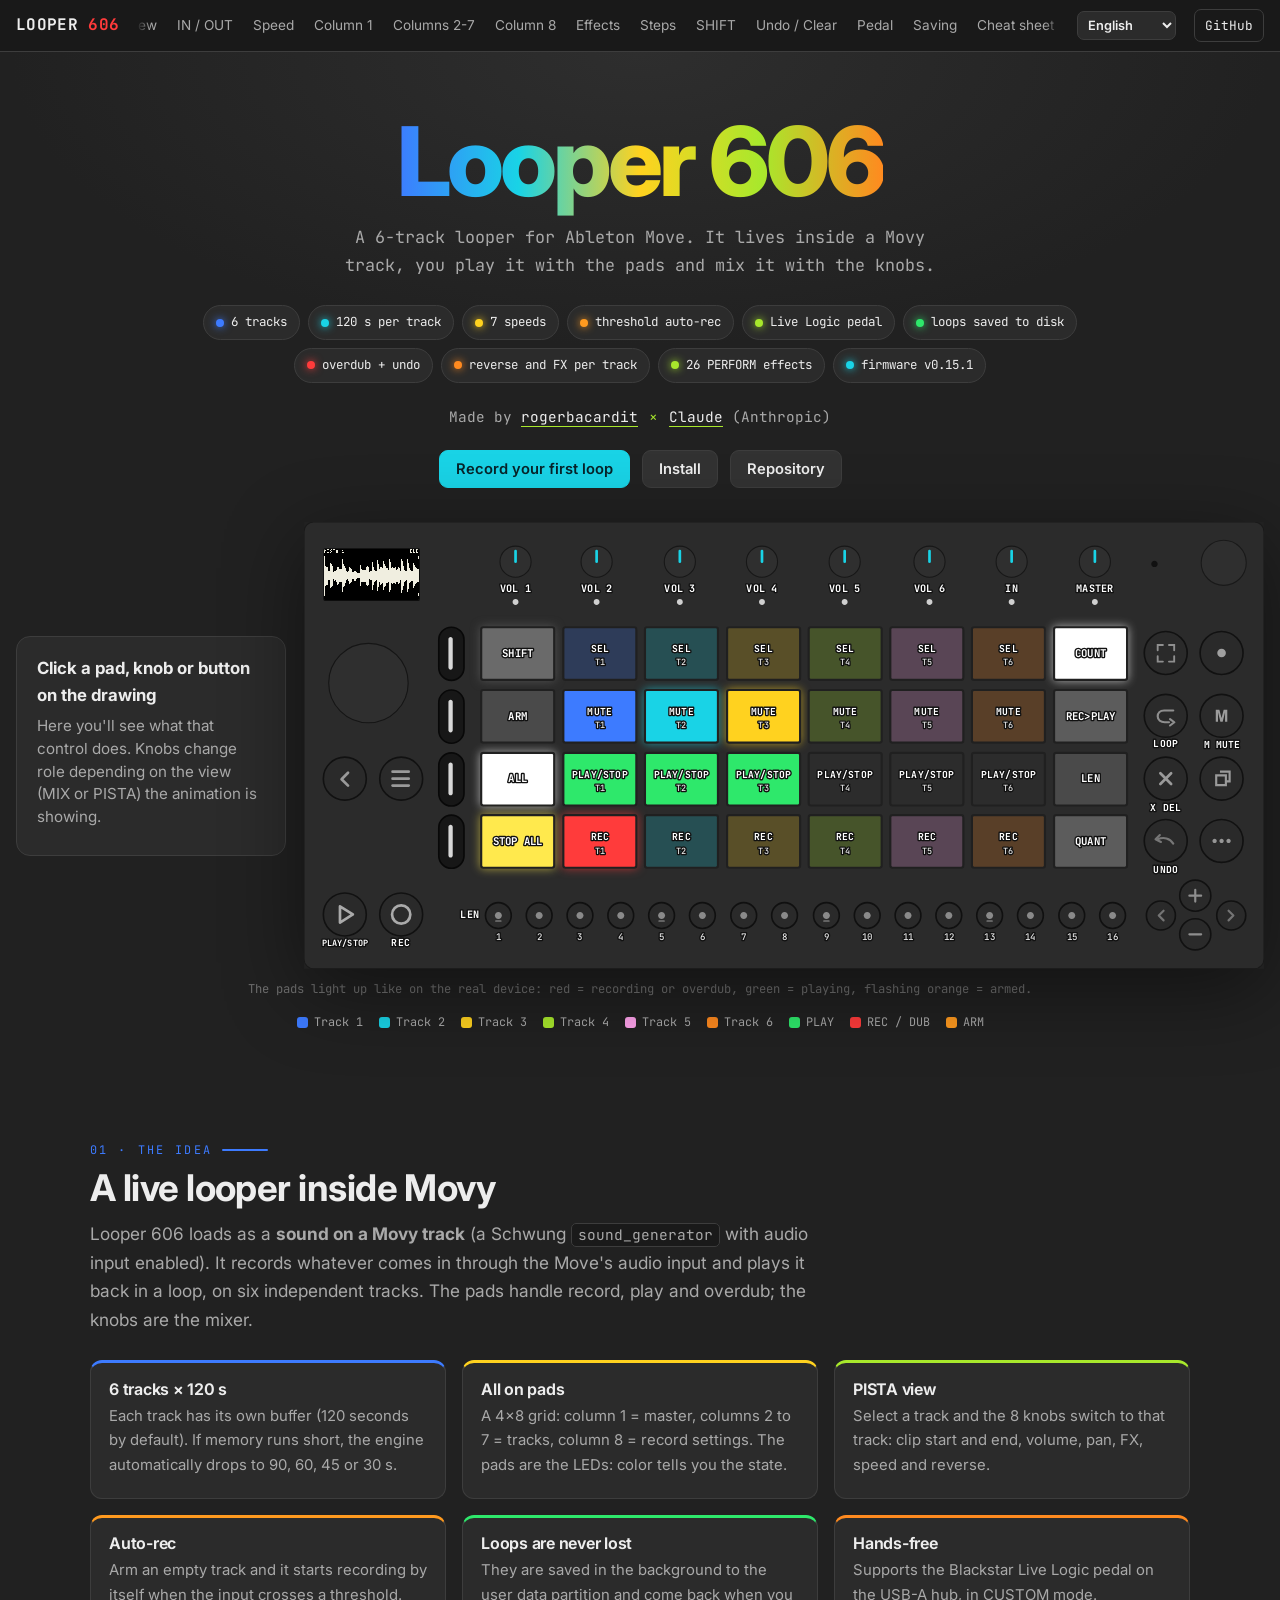
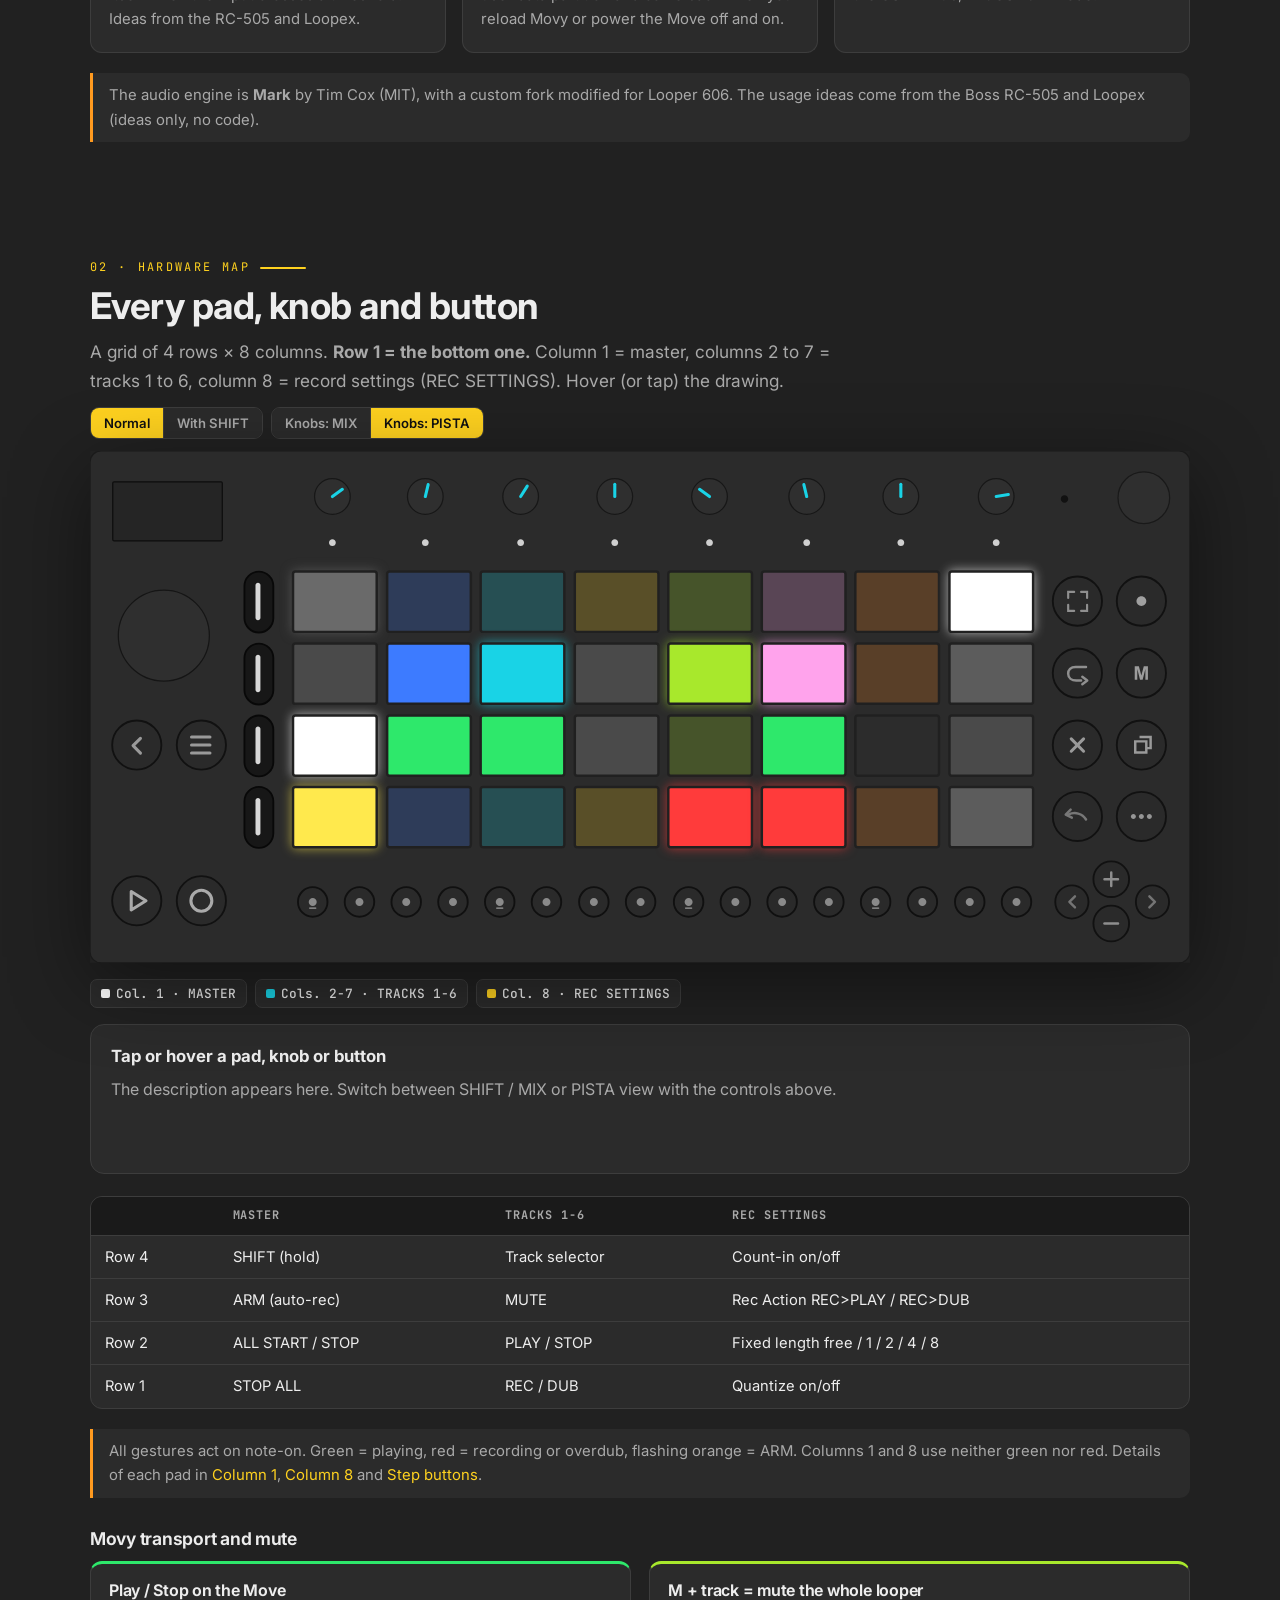
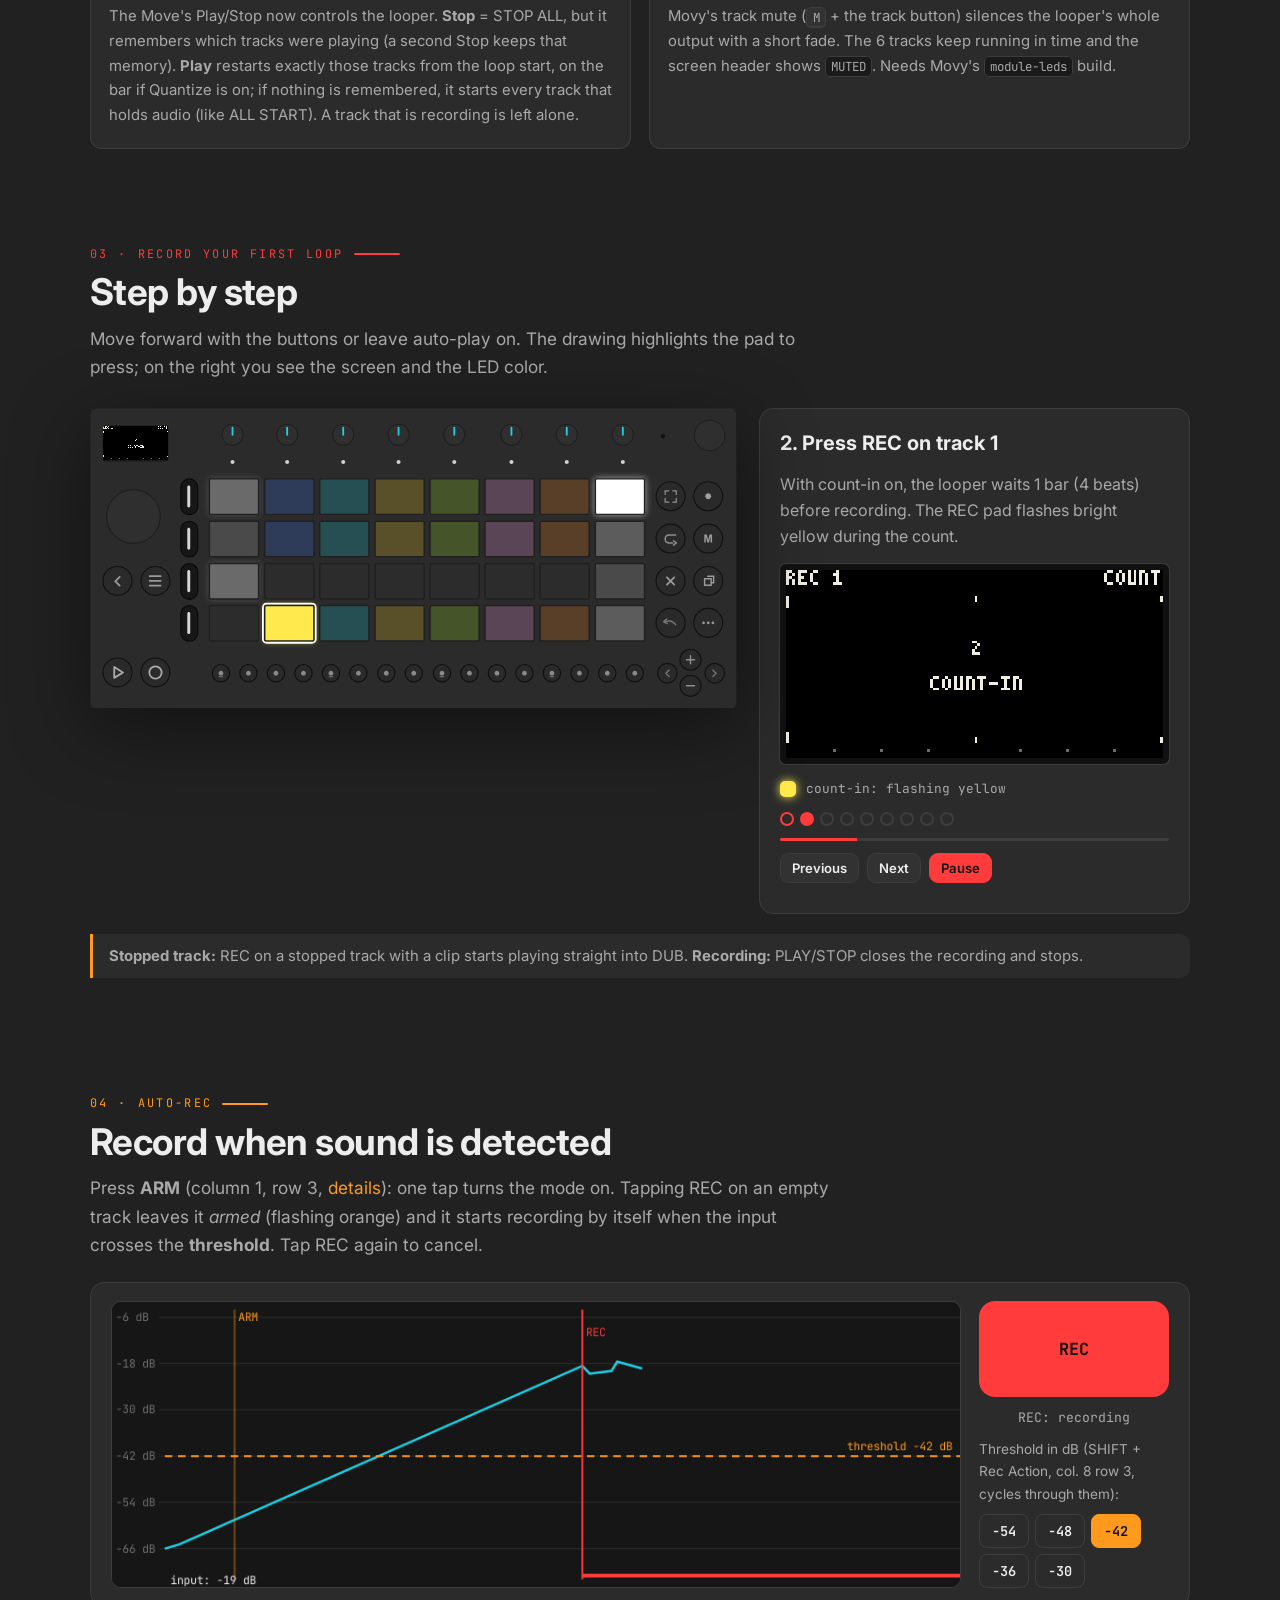
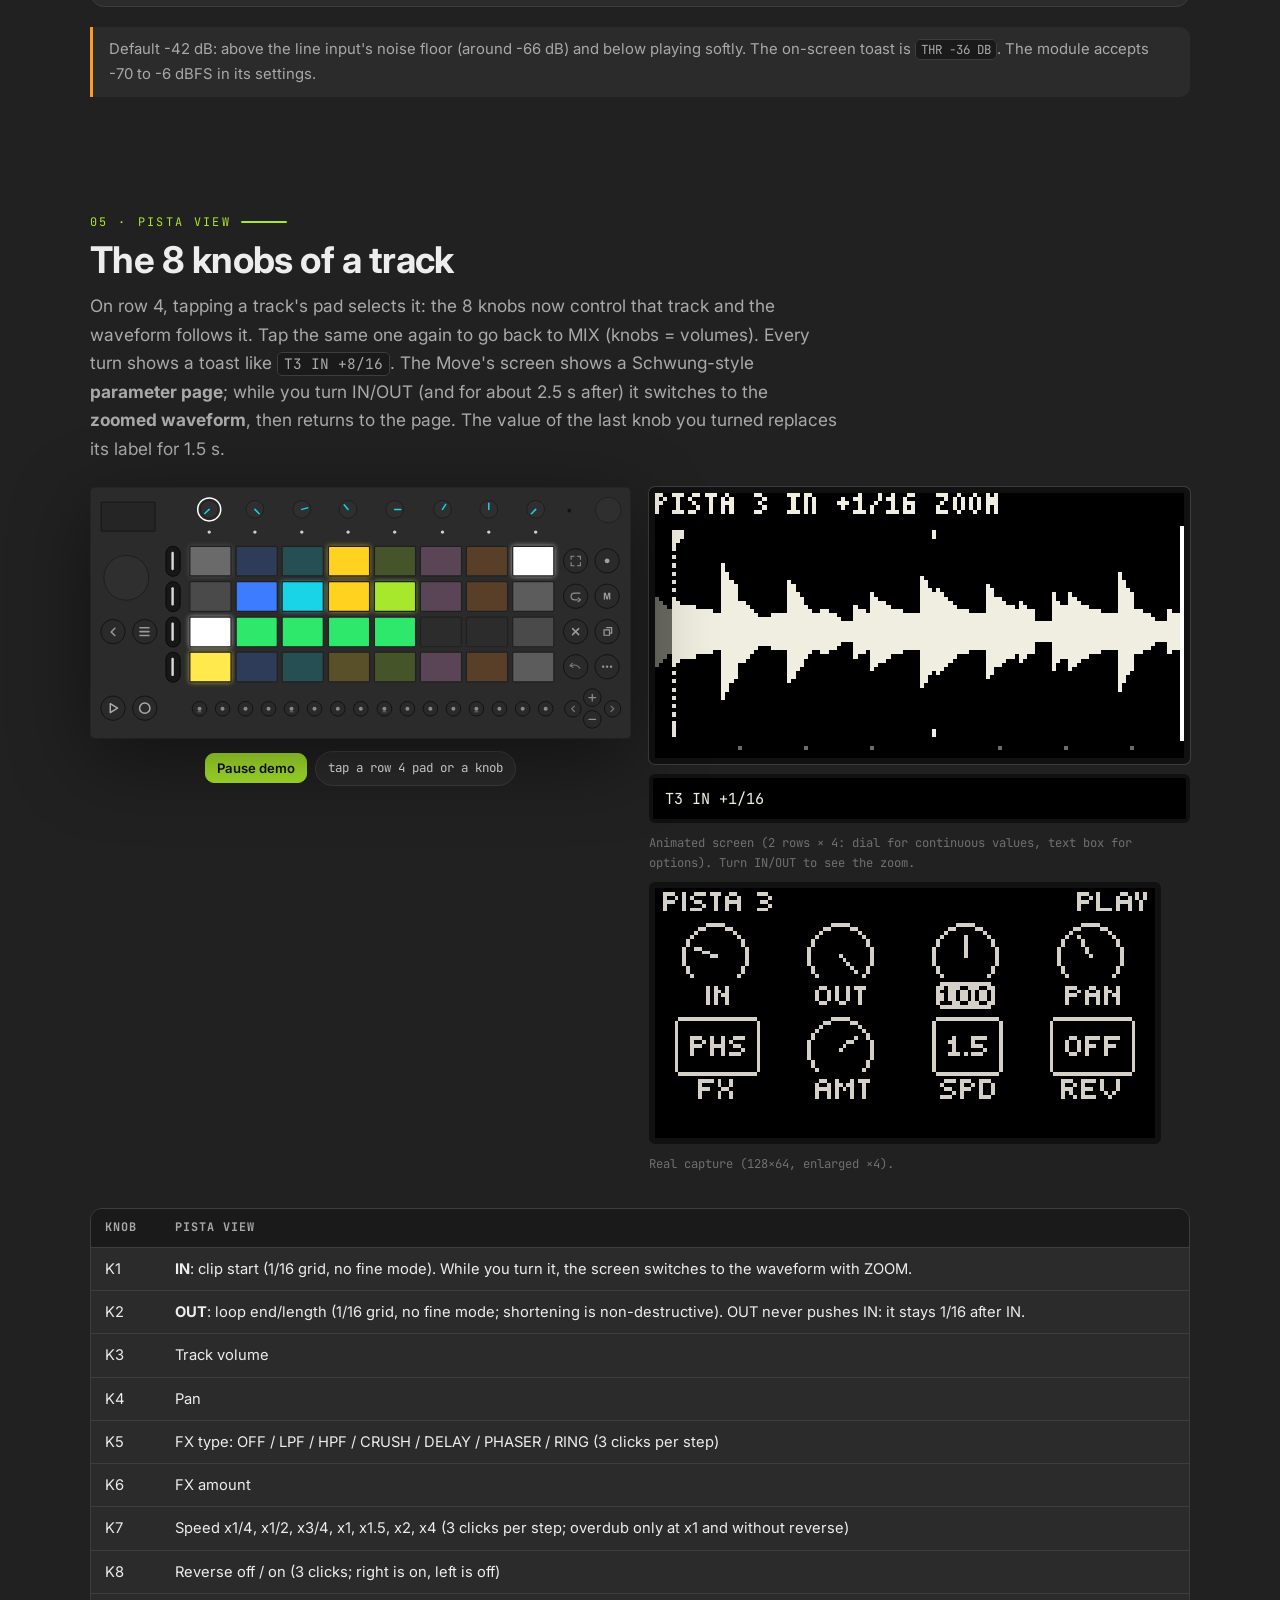
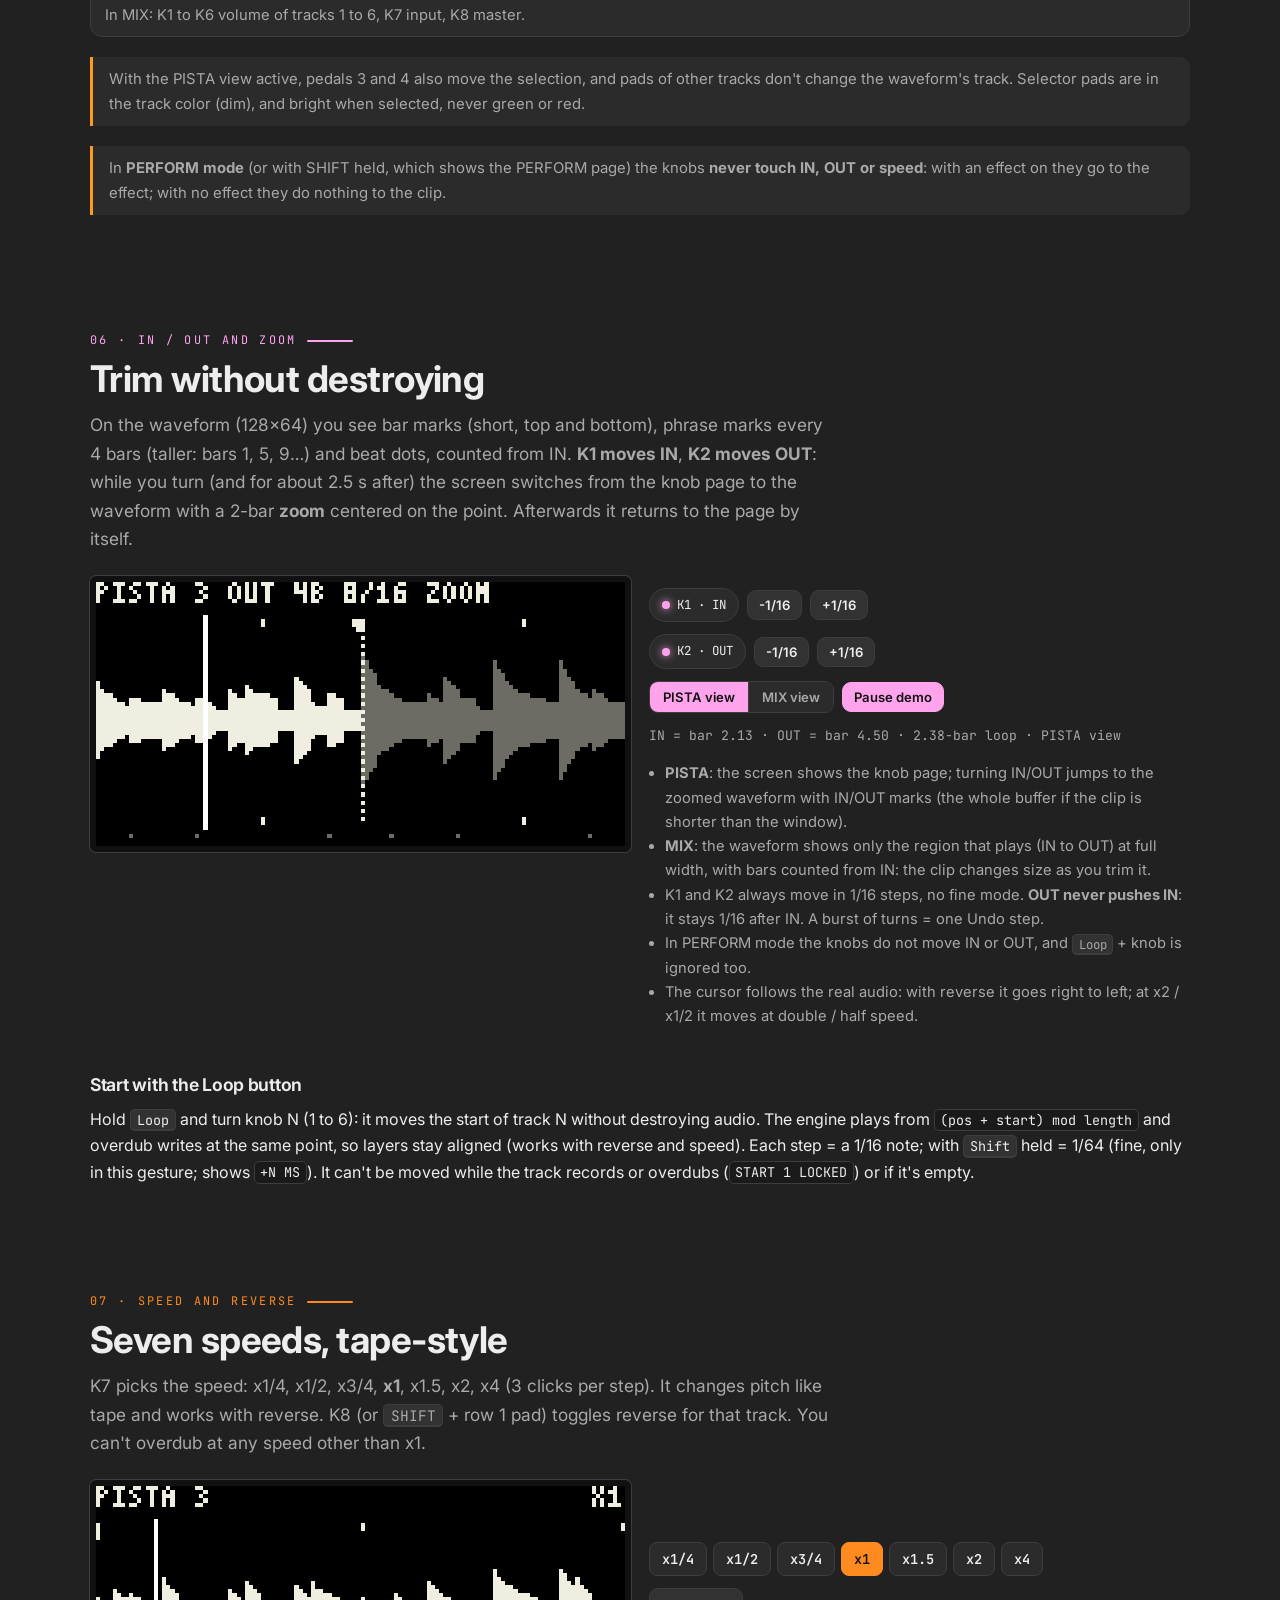
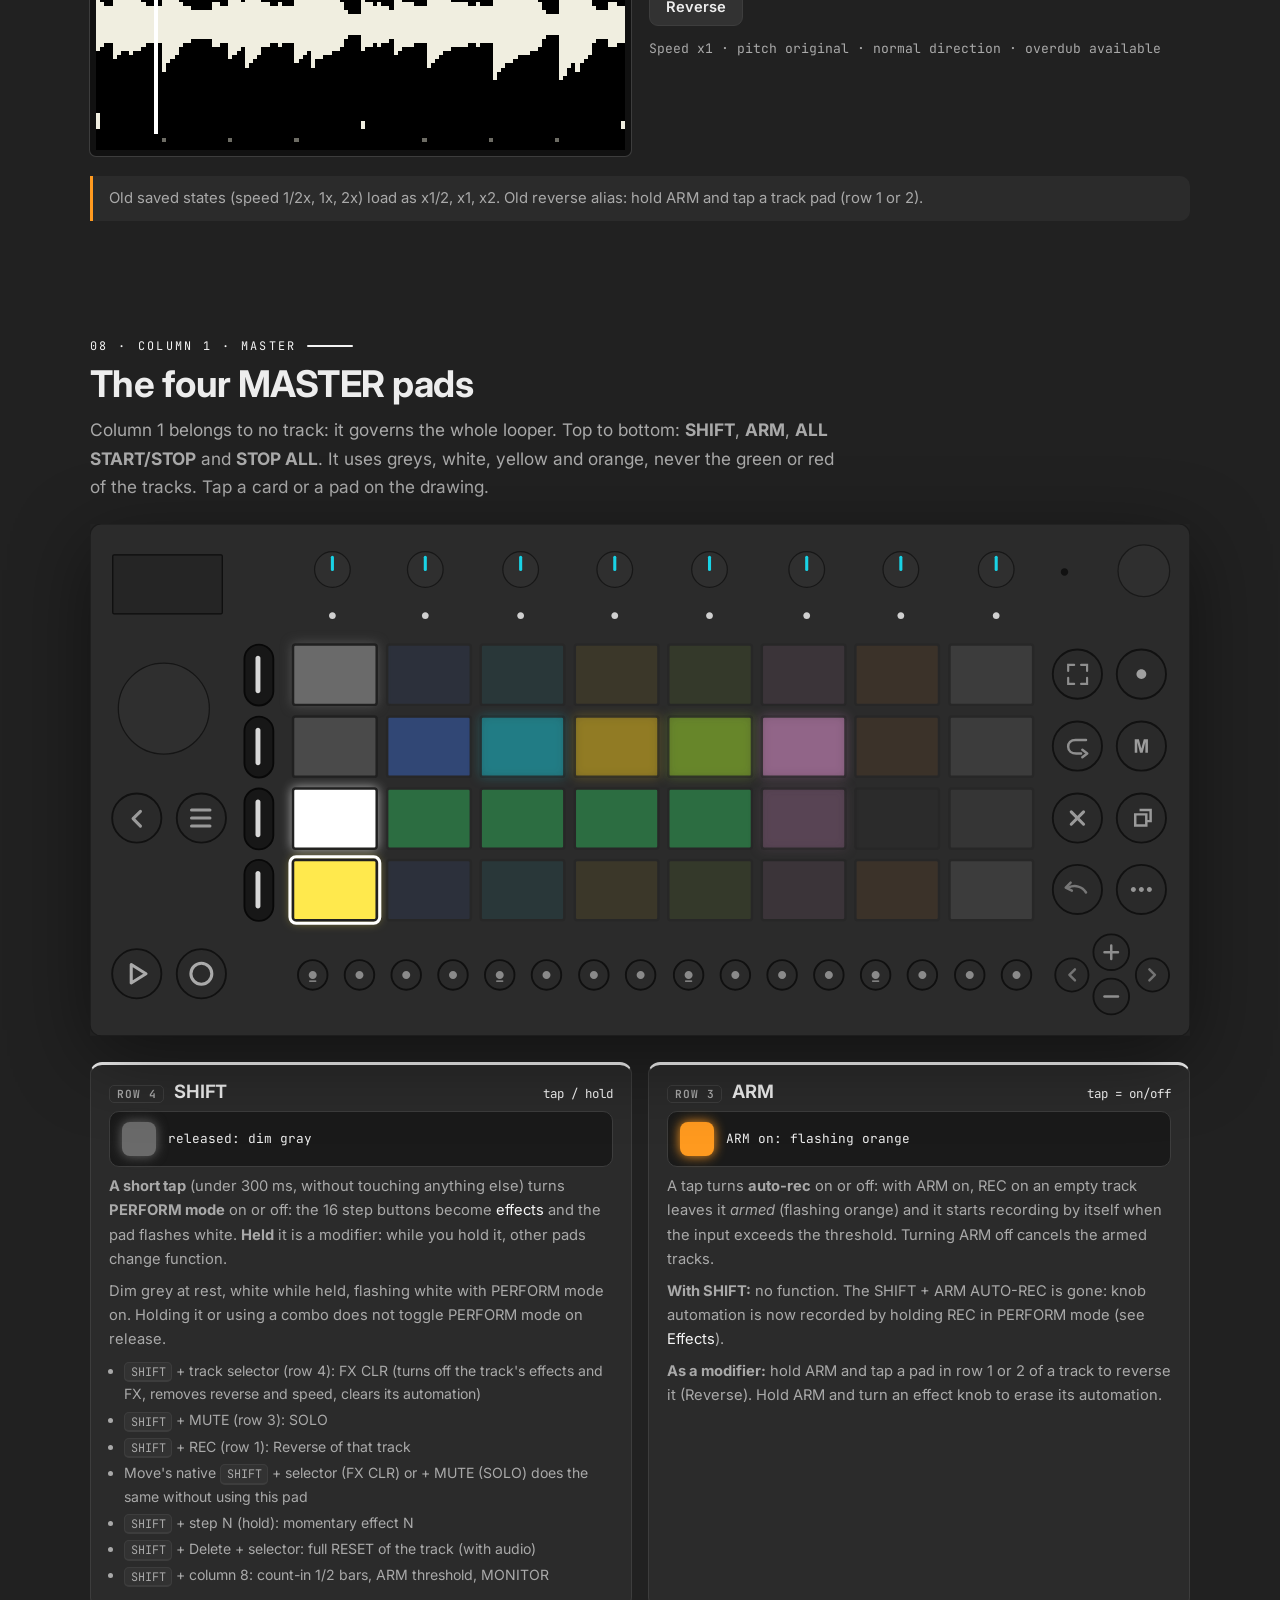
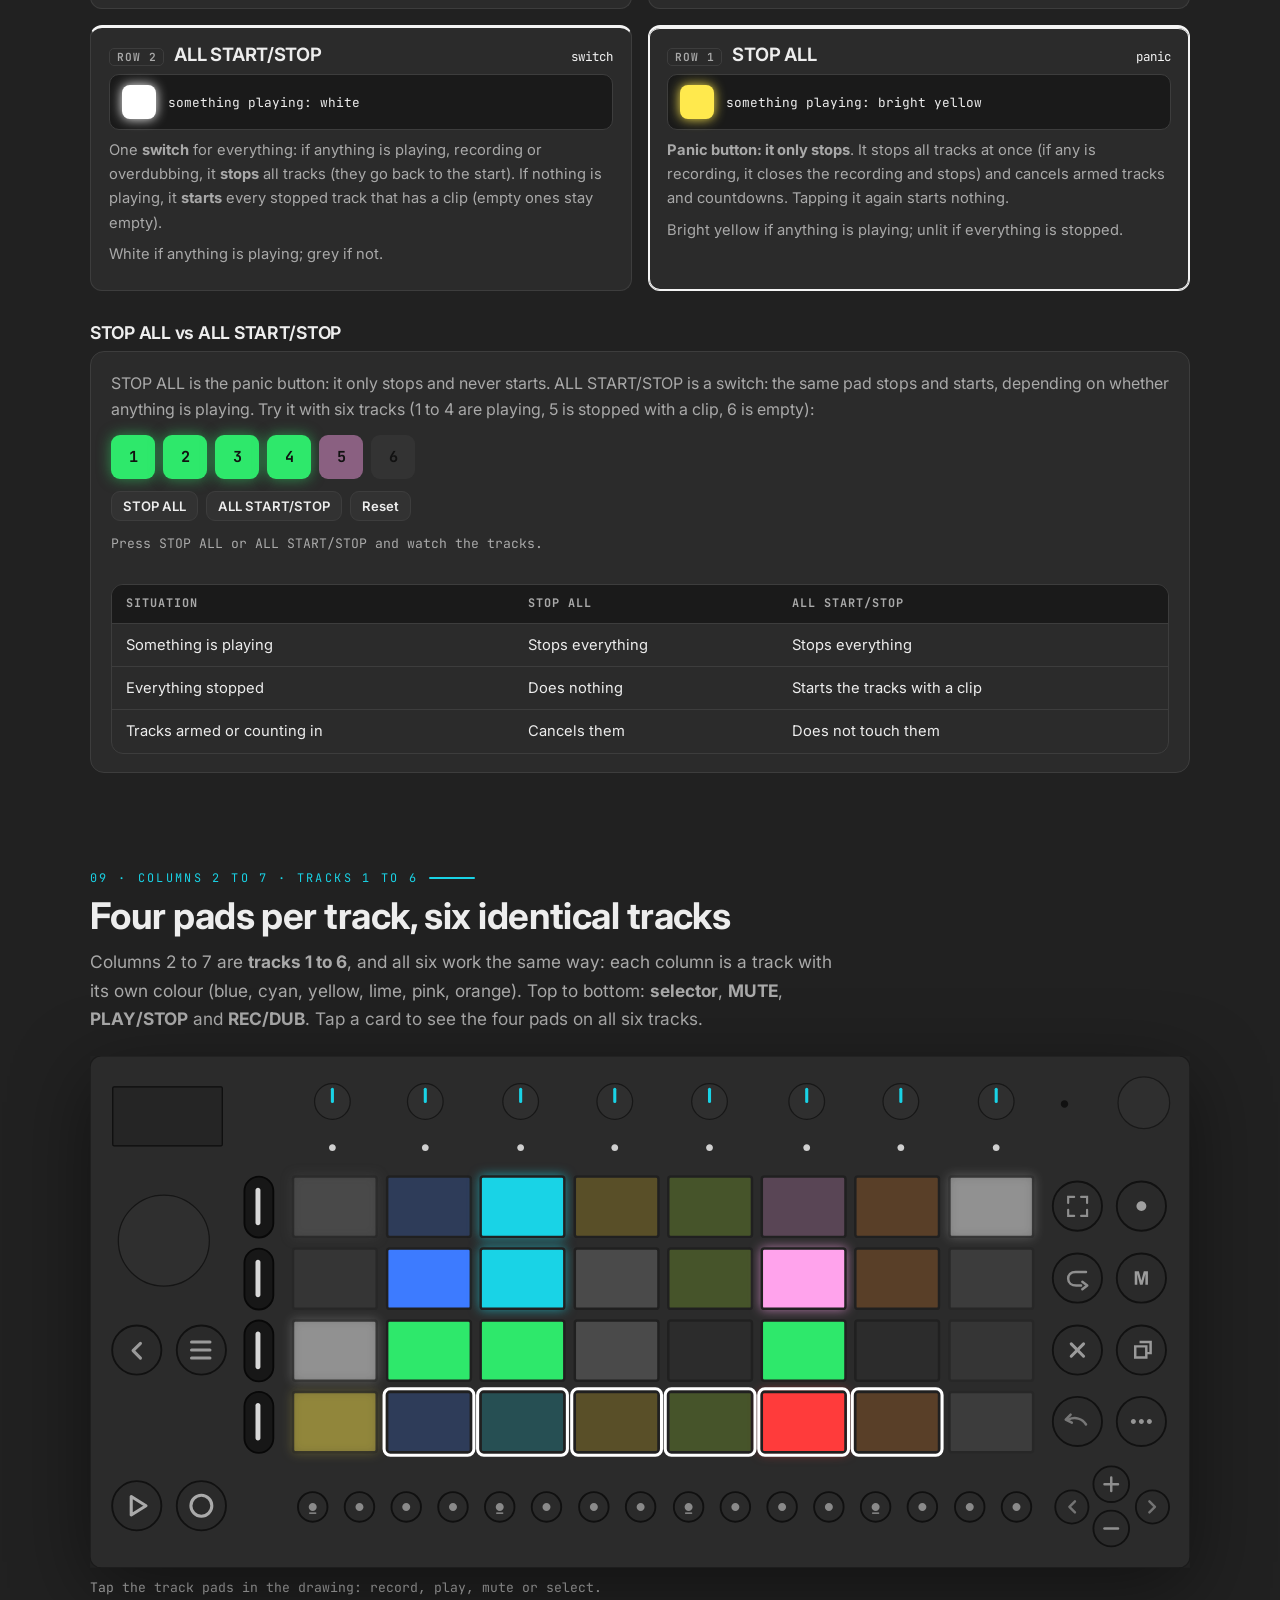
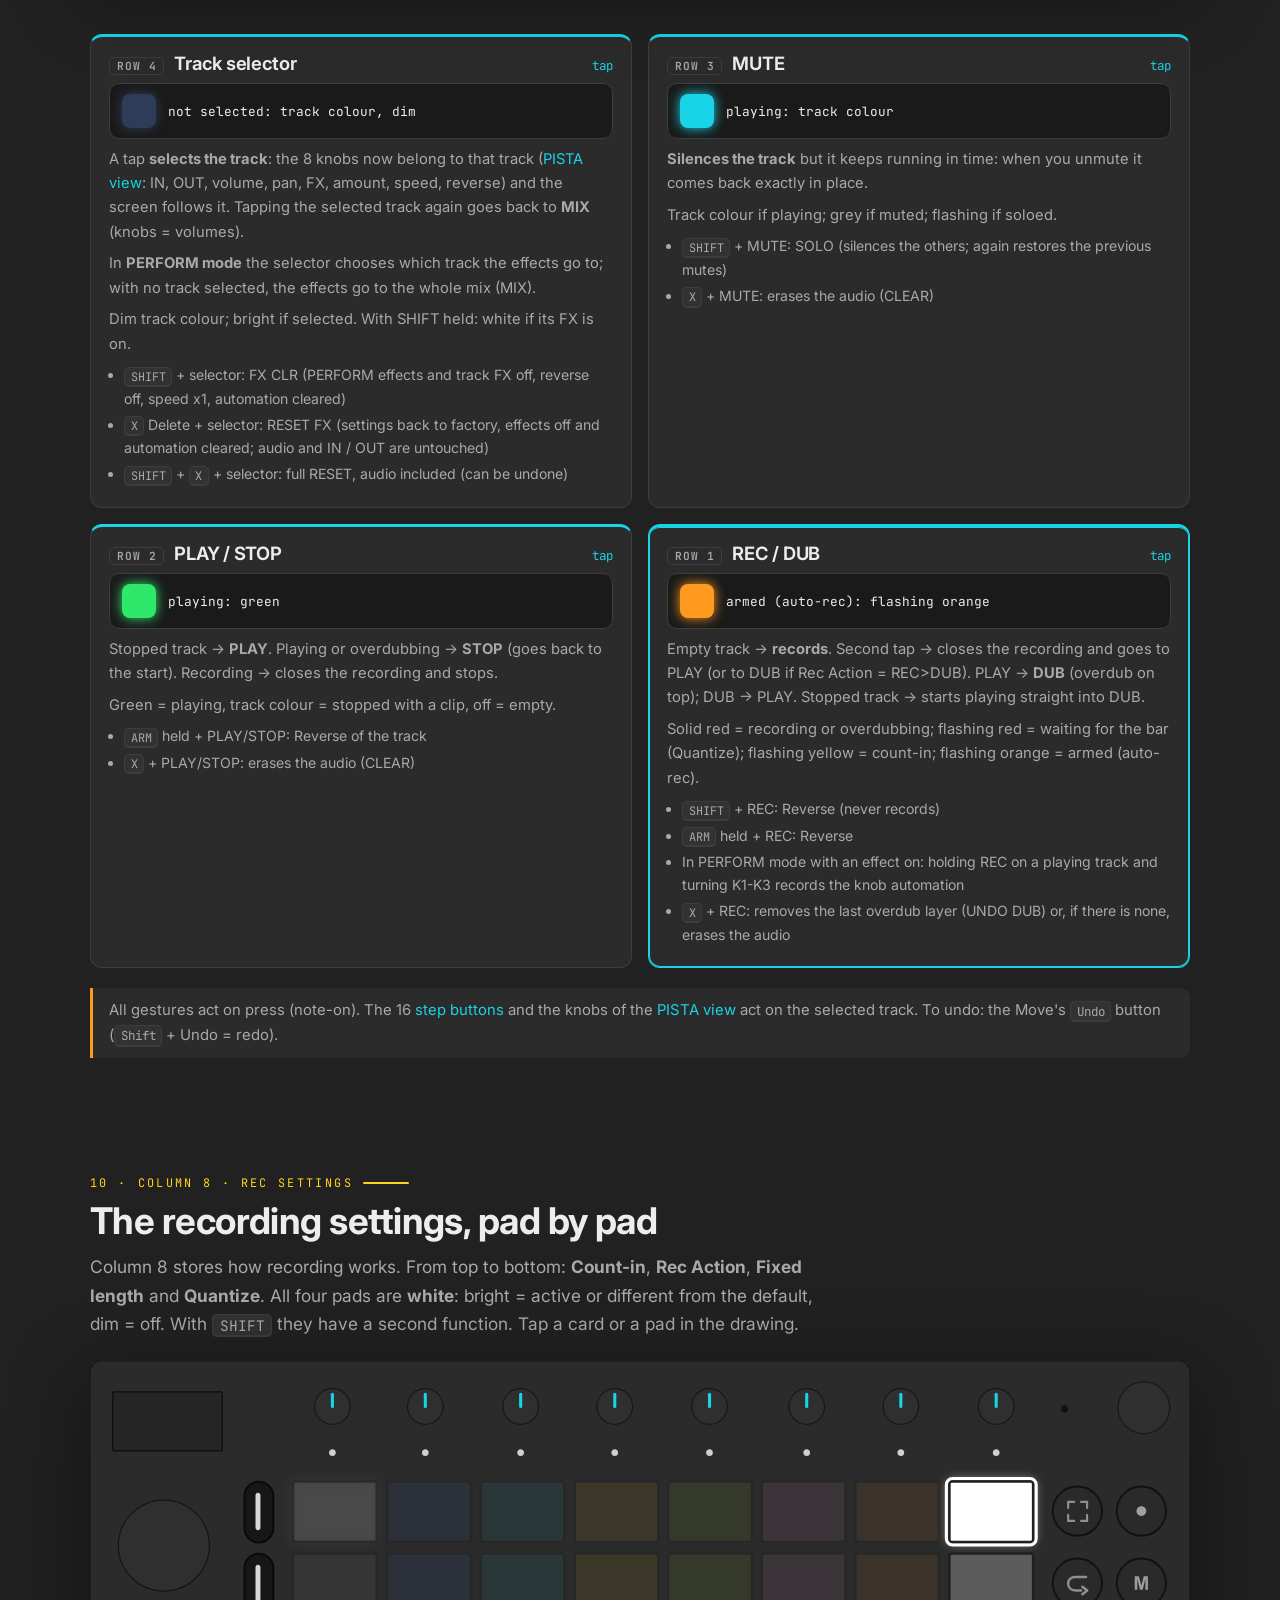
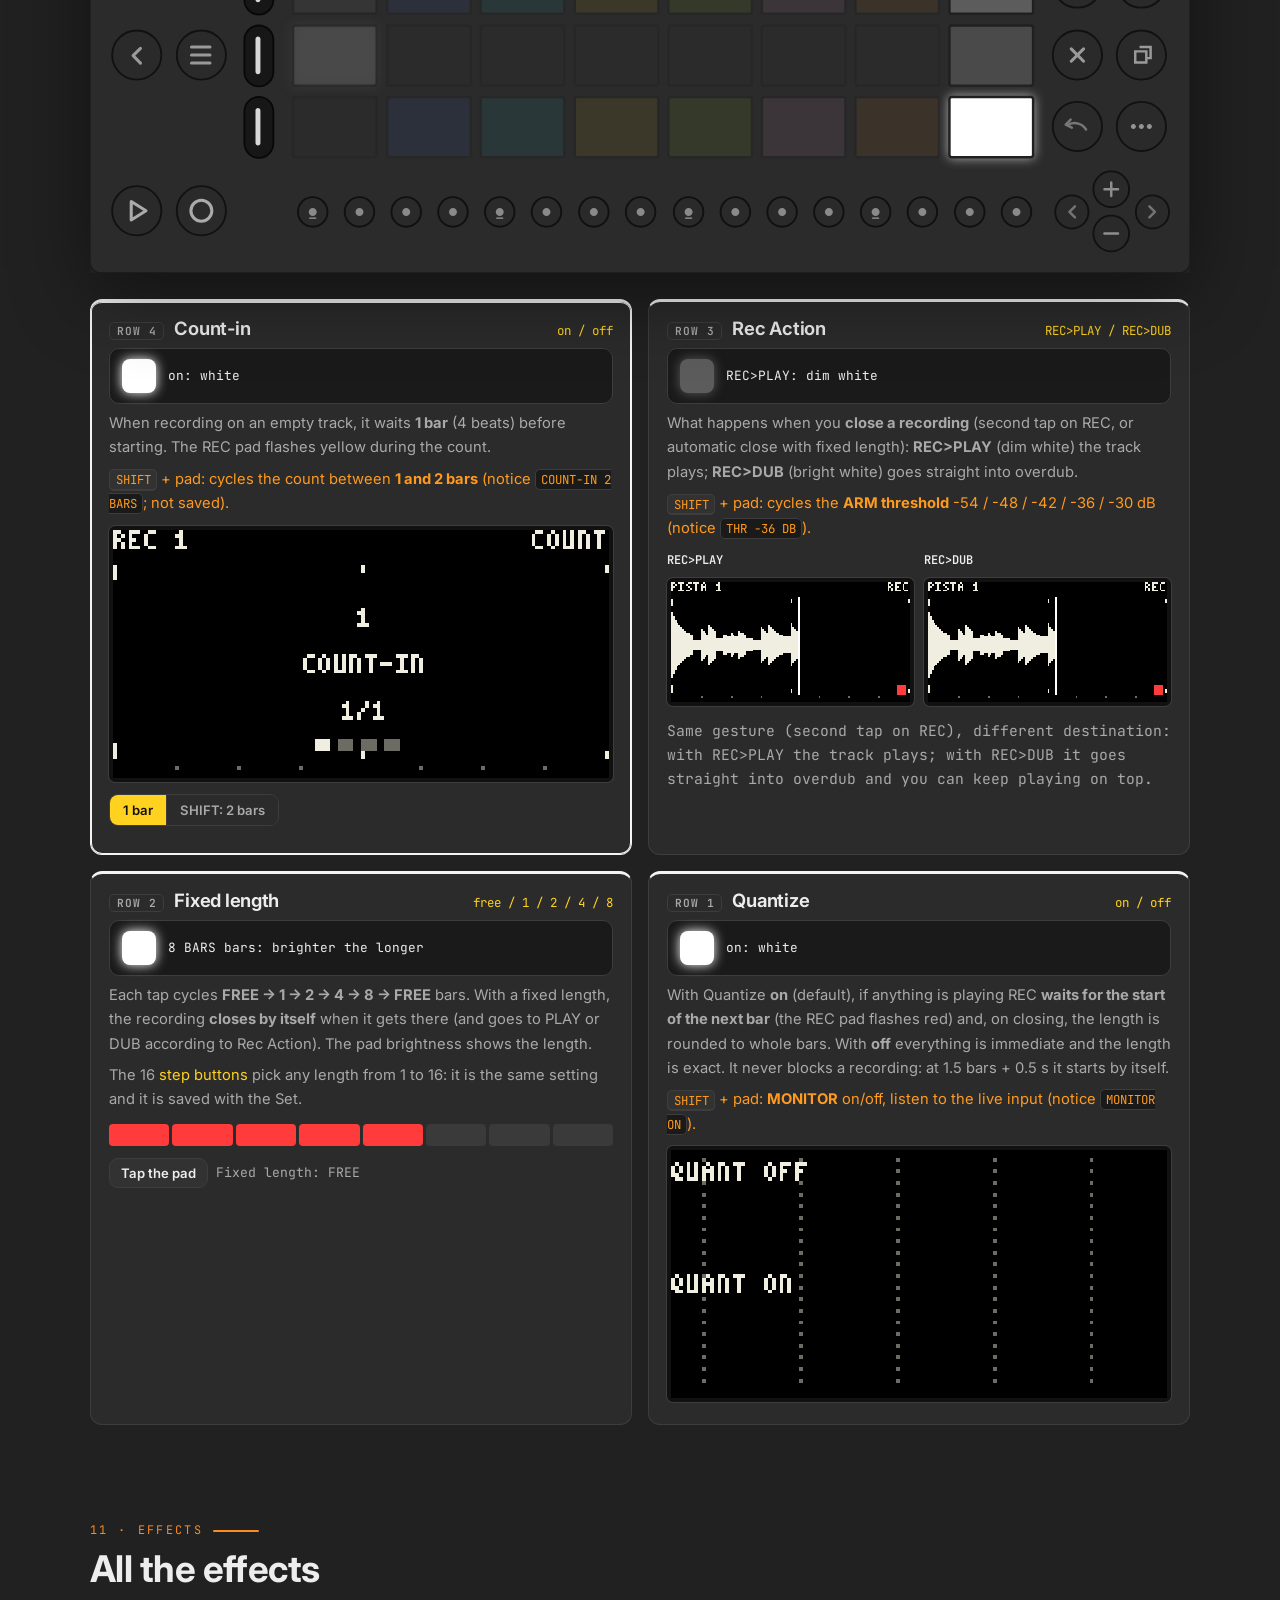
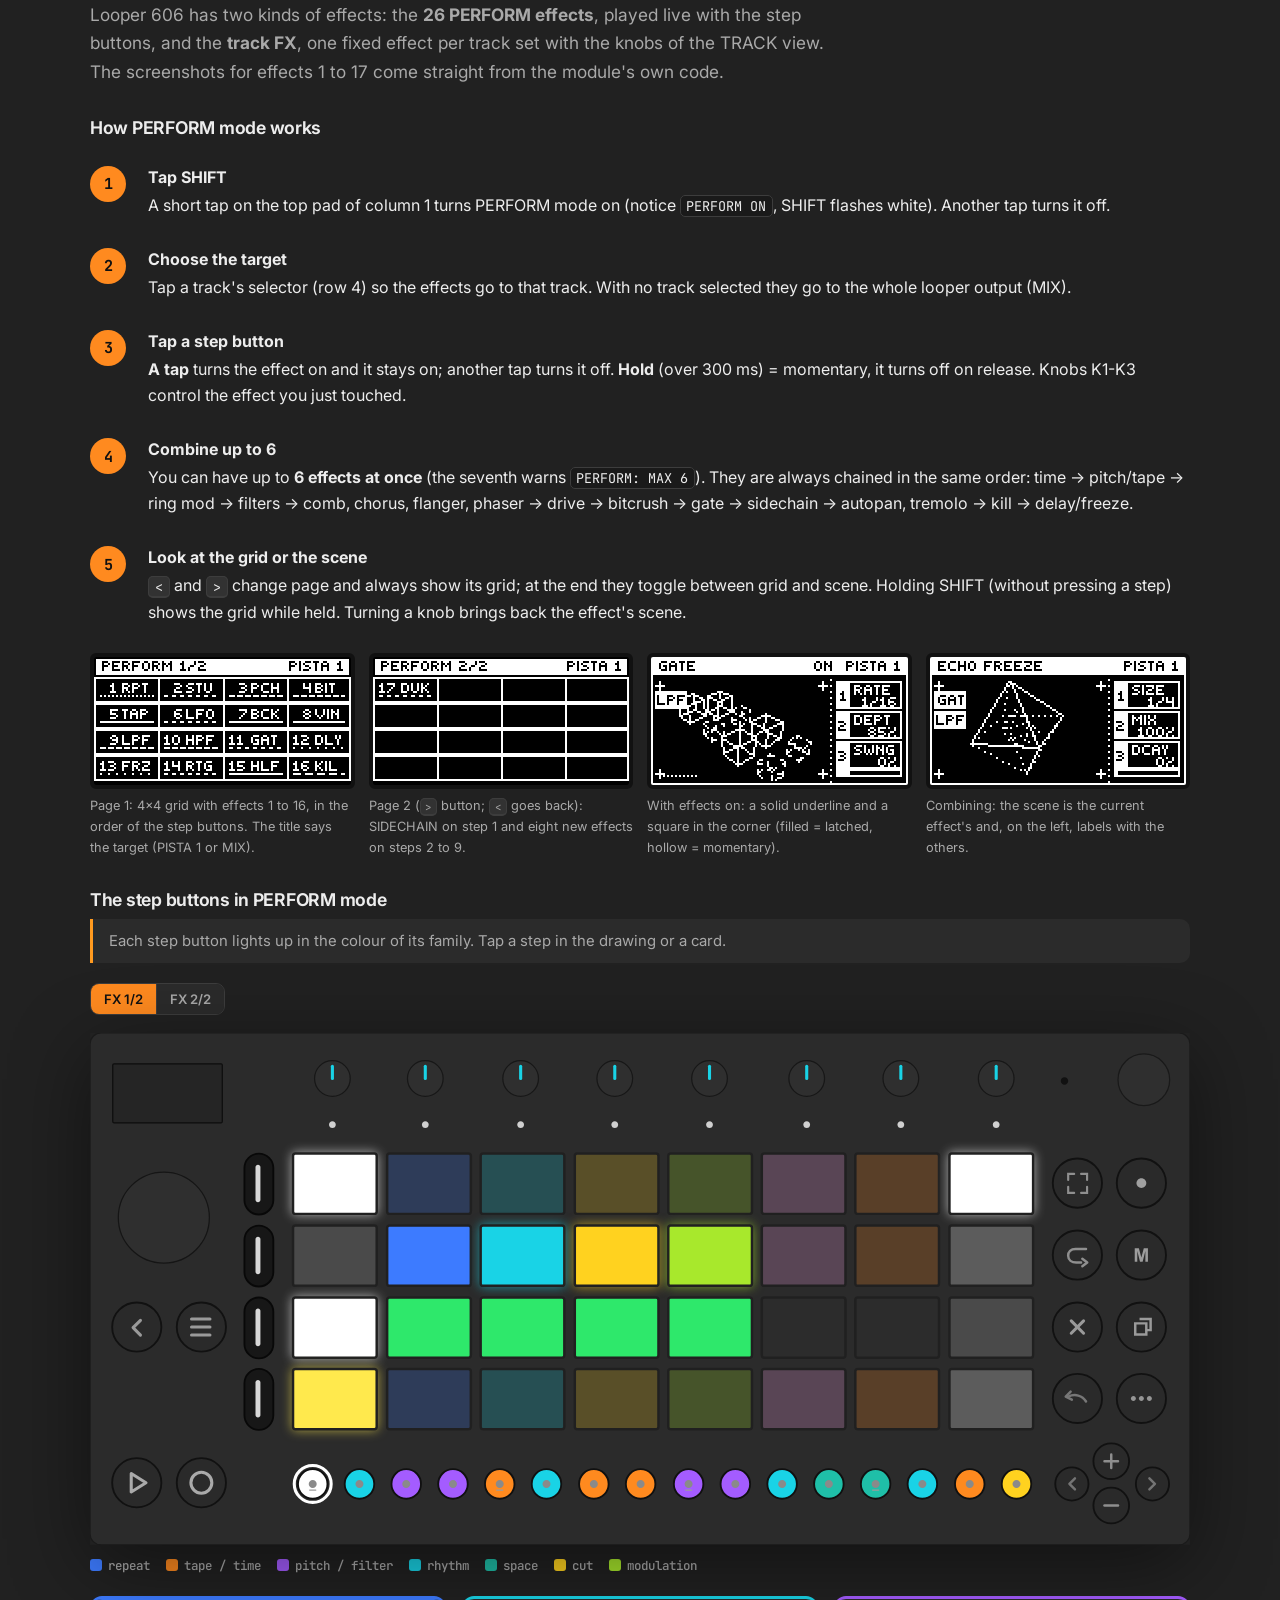
==== commit e697fbd7: "docs: README reorganised (how it works first, install last); site v0.15.1 with TEMPO, install sectio" ====
--- a/site/index.html
+++ b/site/index.html
@@ -346,7 +346,7 @@
 <a class="brand" href="#top">LOOPER <i>606</i></a>
 <button aria-controls="nav-list" aria-expanded="false" class="menu-btn" id="menu-btn" type="button"><span aria-hidden="true">☰</span> <span data-i18n="nav.1">Menú</span></button>
 <nav aria-label="Secciones" data-i18n-attr="aria-label:nav.2" id="navw"><ul id="nav-list">
-<li><a data-i18n="nav.3" href="#idea">Idea</a></li><li><a data-i18n="nav.4" href="#instalacion">Instalación</a></li><li><a data-i18n="nav.5" href="#mapa">Mapa</a></li><li><a data-i18n="nav.6" href="#primer-loop">Primer loop</a></li><li><a data-i18n="nav.7" href="#autorec">Auto-rec</a></li><li><a data-i18n="nav.8" href="#pista">Vista PISTA</a></li><li><a href="#inout">IN / OUT</a></li><li><a data-i18n="nav.9" href="#velocidad">Velocidad</a></li><li><a data-i18n="nav.10" href="#col1">Columna 1</a></li><li><a data-i18n="nav.cols" href="#cols">Columnas 2-7</a></li><li><a data-i18n="nav.11" href="#col8">Columna 8</a></li><li><a data-i18n="nav.fx" href="#efectos">Efectos</a></li><li><a data-i18n="nav.12" href="#pasos">Pasos</a></li><li><a href="#shift">SHIFT</a></li><li><a data-i18n="nav.13" href="#undo">Undo / Borrar</a></li><li><a data-i18n="nav.14" href="#pedalera">Pedalera</a></li><li><a data-i18n="nav.15" href="#persistencia">Guardado</a></li><li><a data-i18n="nav.16" href="#chuleta">Chuleta</a></li><li><a data-i18n="nav.17" href="#creditos">Créditos</a></li>
+<li><a data-i18n="nav.3" href="#idea">Idea</a></li><li><a data-i18n="nav.4" href="#mapa">Mapa</a></li><li><a data-i18n="nav.5" href="#primer-loop">Primer loop</a></li><li><a data-i18n="nav.6" href="#autorec">Auto-rec</a></li><li><a data-i18n="nav.7" href="#pista">Vista PISTA</a></li><li><a href="#inout">IN / OUT</a></li><li><a data-i18n="nav.8" href="#velocidad">Velocidad</a></li><li><a data-i18n="nav.9" href="#col1">Columna 1</a></li><li><a data-i18n="nav.cols" href="#cols">Columnas 2-7</a></li><li><a data-i18n="nav.10" href="#col8">Columna 8</a></li><li><a data-i18n="nav.fx" href="#efectos">Efectos</a></li><li><a data-i18n="nav.11" href="#pasos">Pasos</a></li><li><a href="#shift">SHIFT</a></li><li><a data-i18n="nav.12" href="#undo">Undo / Borrar</a></li><li><a data-i18n="nav.13" href="#pedalera">Pedalera</a></li><li><a data-i18n="nav.14" href="#persistencia">Guardado</a></li><li><a data-i18n="nav.15" href="#chuleta">Chuleta</a></li><li><a data-i18n="nav.16" href="#instalacion">Instalación</a></li><li><a data-i18n="nav.17" href="#creditos">Créditos</a></li>
 </ul></nav>
 <label class="langw"><span class="sr" data-i18n="nav.18">Idioma</span><select aria-label="Idioma" data-i18n-attr="aria-label:nav.lang" id="lang"><option value="es">Español</option><option value="en">English</option><option value="de">Deutsch</option><option value="fr">Français</option><option value="pt">Português</option><option value="ja">日本語</option><option value="it">Italiano</option><option value="ca">Català</option></select></label>
 <a class="gh" href="https://github.com/rogerbacardit/movy-looper" rel="noopener">GitHub</a>
@@ -364,8 +364,8 @@
 <span class="chip" data-i18n-html="hero.8" style="--c:var(--play)"><b></b>loops guardados en disco</span>
 <span class="chip" data-i18n-html="hero.9" style="--c:var(--rec)"><b></b>overdub + undo</span>
 <span class="chip" data-i18n-html="hero.10" style="--c:var(--t6)"><b></b>reverse y FX por pista</span>
-<span class="chip" data-i18n-html="hero.fx" style="--c:var(--t4)"><b></b>25 efectos PERFORM</span>
-<span class="chip" data-no-i18n="" style="--c:var(--t2)"><b></b>firmware v0.14.6</span>
+<span class="chip" data-i18n-html="hero.fx" style="--c:var(--t4)"><b></b>26 efectos PERFORM</span>
+<span class="chip" data-no-i18n="" style="--c:var(--t2)"><b></b>firmware v0.15.1</span>
 </div>
 <p class="madeby" data-i18n-html="hero.11">Hecho por <a href="https://github.com/rogerbacardit" rel="noopener">rogerbacardit</a> <span aria-hidden="true">×</span> <a href="https://claude.com/claude-code" rel="noopener">Claude</a> (Anthropic)</p>
 <div class="cta"><a class="btn pri" data-i18n="hero.12" href="#primer-loop">Graba tu primer loop</a><a class="btn" data-i18n="hero.13" href="#instalacion">Instalación</a><a class="btn" data-i18n="hero.14" href="https://github.com/rogerbacardit/movy-looper" rel="noopener">Repositorio</a></div>
@@ -393,25 +393,6 @@
 <div class="card" style="--c:var(--t6)"><h3 data-i18n="idea.14">Manos libres</h3><p data-i18n="idea.15">Soporta la pedalera Blackstar Live Logic en el hub USB-A, en modo CUSTOM.</p></div>
 </div>
 <p class="note" data-i18n-html="idea.16">El motor de audio es <strong>Mark</strong> de Tim Cox (MIT), con un fork propio modificado para Looper 606. Las ideas de uso vienen de la Boss RC-505 y de Loopex (solo ideas, ningún código).</p>
-</div></section>
-<section id="instalacion" style="--sec:var(--t2)"><div class="wrap reveal">
-<div class="eyebrow" data-i18n="instalacion.1">Instalación</div>
-<h2 data-i18n="instalacion.2">Compilar, copiar y cargar</h2>
-<p class="lede" data-i18n="instalacion.3">El módulo se compila para ARM y se copia a la carpeta de módulos de Schwung en la Move.</p>
-<ol class="steps-list">
-<li><div><strong data-i18n="instalacion.4">Compila el paquete</strong><p data-i18n-html="instalacion.5">Hace falta <code>aarch64-linux-gnu-gcc</code> (toolchain <code>aarch64-linux-gnu</code>) o Docker en marcha.</p>
-<div class="cmd"><button data-i18n="instalacion.6" type="button">copiar</button><pre>make arm-synth
-# segundos máximos por pista (por defecto 120):
-make arm-synth MARK_SECONDS=60</pre></div></div></li>
-<li><div><strong data-i18n="instalacion.7">Descomprime el paquete</strong><p data-i18n-html="instalacion.8">Crea la carpeta <code>looper-606/</code> con <code>dsp.so</code> y <code>module.json</code>.</p>
-<div class="cmd"><button data-i18n="instalacion.9" type="button">copiar</button><pre>tar -xzf build/looper-606-module.tar.gz</pre></div></div></li>
-<li><div><strong data-i18n="instalacion.10">Cópiala a la Move</strong>
-<div class="cmd"><button data-i18n="instalacion.11" type="button">copiar</button><pre>scp -r looper-606 ableton@move.local:/data/UserData/schwung/modules/sound_generators/</pre></div></div></li>
-<li><div><strong data-i18n="instalacion.12">Ajusta el propietario</strong><p data-i18n-html="instalacion.13">En la Move, sobre esa carpeta: <code>ableton:users</code>.</p>
-<div class="cmd"><button data-i18n="instalacion.14" type="button">copiar</button><pre>chown -R ableton:users /data/UserData/schwung/modules/sound_generators/looper-606</pre></div></div></li>
-<li><div><strong data-i18n="instalacion.15">Reinicia Schwung y carga el módulo</strong><p data-i18n-html="instalacion.16">Reinicia Schwung (o vuelve a escanear módulos). En Movy, carga <strong>Looper 606</strong> como sonido de una pista.</p></div></li>
-</ol>
-<p class="note" data-i18n-html="instalacion.17">Para los LED de los pads, la página de parámetros en pantalla, los botones de paso, Undo, borrar con X y la pedalera necesitas un Movy con el build <code>module-leds</code> (UI v13 o posterior para todas las funciones, incluidos el SHIFT nativo + selector y las páginas PERFORM). Sin él, el módulo funciona pero Movy ignora esos parámetros.</p>
 </div></section>
 <section id="mapa" style="--sec:var(--t3)"><div class="wrap reveal">
 <div class="eyebrow" data-i18n="mapa.1">Mapa del hardware</div>
@@ -662,7 +643,7 @@
 <section id="efectos" style="--sec:var(--t6)"><div class="wrap reveal">
 <div class="eyebrow" data-i18n="fx.eye">Efectos</div>
 <h2 data-i18n="fx.h2">Todos los efectos</h2>
-<p class="lede" data-i18n-html="fx.lede">Looper 606 tiene dos tipos de efectos: los <strong>25 efectos PERFORM</strong>, que se tocan en directo con los botones de paso, y el <strong>FX de pista</strong>, un efecto fijo por pista que se ajusta con los knobs de la vista PISTA. Las capturas de pantalla de los efectos 1 a 17 salen del propio código del módulo.</p>
+<p class="lede" data-i18n-html="fx.lede">Looper 606 tiene dos tipos de efectos: los <strong>26 efectos PERFORM</strong>, que se tocan en directo con los botones de paso, y el <strong>FX de pista</strong>, un efecto fijo por pista que se ajusta con los knobs de la vista PISTA. Las capturas de pantalla de los efectos 1 a 17 salen del propio código del módulo.</p>
 <h3 data-i18n="fx.how.h">Cómo se usa el modo PERFORM</h3>
 <ol class="steps-list"><li><div><strong data-i18n="fx.how.1t">Toca SHIFT</strong><p data-i18n-html="fx.how.1p">Un toque corto en el pad de arriba de la columna 1 activa el modo PERFORM (aviso <code>PERFORM ON</code>, SHIFT parpadea en blanco). Otro toque lo desactiva.</p></div></li><li><div><strong data-i18n="fx.how.2t">Elige el destino</strong><p data-i18n="fx.how.2p">Toca el selector de una pista (fila 4) para que los efectos vayan a esa pista. Sin pista seleccionada van a toda la salida del looper (MIX).</p></div></li><li><div><strong data-i18n="fx.how.3t">Toca un botón de paso</strong><p data-i18n-html="fx.how.3p"><strong>Un toque</strong> enciende el efecto y se queda encendido; otro toque lo apaga. <strong>Mantener</strong> (más de 300 ms) = momentáneo, se apaga al soltar. Los knobs K1-K3 controlan el efecto que acabas de tocar.</p></div></li><li><div><strong data-i18n="fx.how.4t">Combina hasta 6</strong><p data-i18n-html="fx.how.4p">Puedes tener hasta <strong>6 efectos a la vez</strong> (el séptimo avisa <code>PERFORM: MAX 6</code>). Se encadenan siempre en el mismo orden: tiempo → tono/cinta → ring mod → filtros → comb, chorus, flanger, phaser → drive → bitcrush → gate → sidechain → autopan, tremolo → kill → delay/freeze.</p></div></li><li><div><strong data-i18n="fx.how.5t">Mira la rejilla o la escena</strong><p data-i18n-html="fx.how.5p"><kbd>&lt;</kbd> y <kbd>&gt;</kbd> cambian de página y siempre muestran su rejilla; en el extremo, alternan rejilla y escena. Mantener SHIFT (sin pulsar un paso) enseña la rejilla mientras dura. Al girar un knob vuelve la escena del efecto.</p></div></li></ol>
 <div class="fxgrid2"><figure class="shot"><img alt="Página PERFORM 1/2" class="pixel" data-i18n-attr="alt:fx.img.page1" height="128" src="assets/fx/page.png" width="256"/><figcaption data-i18n="fx.cap.page1">Página 1: rejilla 4×4 con los efectos 1 a 16, en el orden de los botones de paso. El título dice el destino (PISTA 1 o MIX).</figcaption></figure><figure class="shot"><img alt="Página PERFORM 2/2" class="pixel" data-i18n-attr="alt:fx.img.page2" height="128" src="assets/fx/page2.png" width="256"/><figcaption data-i18n-html="fx.cap.page2">Página 2 (botón <kbd>&gt;</kbd>; <kbd>&lt;</kbd> vuelve): SIDECHAIN en el paso 1 y ocho efectos nuevos en los pasos 2 a 9.</figcaption></figure><figure class="shot"><img alt="Rejilla con efectos encendidos" class="pixel" data-i18n-attr="alt:fx.img.lat" height="128" src="assets/fx/grid_latched.png" width="256"/><figcaption data-i18n="fx.cap.lat">Con efectos encendidos: subrayado macizo y un cuadrado en la esquina (relleno = enclavado, hueco = momentáneo).</figcaption></figure><figure class="shot"><img alt="Varios efectos combinados" class="pixel" data-i18n-attr="alt:fx.img.combo" height="128" src="assets/fx/combo_b.png" width="256"/><figcaption data-i18n="fx.cap.combo">Combinando: la escena es la del efecto actual y, a la izquierda, etiquetas con los demás.</figcaption></figure></div>
@@ -697,6 +678,7 @@
 <article class="fxcard" data-fx="23" data-page="2" data-step="7" id="fx-23" style="--c:#19d3e6" tabindex="0"><header><span class="stepn">23</span><h3>AUTOPAN</h3><span class="how" data-i18n="fx.fam.3">ritmo</span></header><p data-i18n="fx.23.p">Panorama automático: el sonido va de izquierda a derecha al ritmo del tempo.</p><ul class="kn"><li><b>K1</b> <span data-i18n="fx.23.k1">tasa sincronizada: 1/16 a 4 compases</span></li><li><b>K2</b> <span data-i18n="fx.11.k2">profundidad</span></li><li><b>K3</b> <span data-i18n="fx.23.k3">forma: SIN, TRI o SQR</span></li></ul></article>
 <article class="fxcard" data-fx="24" data-page="2" data-step="8" id="fx-24" style="--c:#19d3e6" tabindex="0"><header><span class="stepn">24</span><h3>TREMOLO</h3><span class="how" data-i18n="fx.fam.3">ritmo</span></header><p data-i18n="fx.24.p">Trémolo: el volumen oscila al ritmo del tempo.</p><ul class="kn"><li><b>K1</b> <span data-i18n="fx.23.k1">tasa sincronizada: 1/16 a 4 compases</span></li><li><b>K2</b> <span data-i18n="fx.11.k2">profundidad</span></li><li><b>K3</b> <span data-i18n="fx.23.k3">forma: SIN, TRI o SQR</span></li></ul></article>
 <article class="fxcard" data-fx="25" data-page="2" data-step="9" id="fx-25" style="--c:#a45cff" tabindex="0"><header><span class="stepn">25</span><h3>COMB</h3><span class="how" data-i18n="fx.fam.2">tono / filtro</span></header><p data-i18n="fx.25.p">Filtro de peine resonante: da un tono metálico afinado a cualquier sonido.</p><ul class="kn"><li><b>K1</b> <span data-i18n="fx.25.k1">tono: 55 Hz a 1,7 kHz</span></li><li><b>K2</b> <span data-i18n="fx.k.fb">feedback</span></li><li><b>K3</b> <span data-i18n="fx.3.k3">mezcla seco / mojado</span></li></ul></article>
+<article class="fxcard" data-fx="26" data-page="2" data-step="10" id="fx-26" style="--c:#ff8a1f" tabindex="0"><header><span class="stepn">26</span><h3>TEMPO</h3><span class="how" data-i18n="fx.fam.1">cinta / tiempo</span></header><p data-i18n="fx.26.p">Cambia el tempo de ese clip sin cambiar el tono (time-stretch). Solo en pistas, no en MIX.</p><ul class="kn"><li><b>K1</b> <span data-i18n="fx.26.k1">BPM objetivo del clip (50 % a 200 % del proyecto)</span></li><li><b>K2</b> <span data-i18n="fx.26.k2">glide hacia el objetivo: salto a 2 compases</span></li><li><b>K3</b> <span data-i18n="fx.26.k3">tamaño de grano: 15 a 90 ms</span></li></ul></article>
 </div>
 <h3 data-i18n="fx.lfo.h">LFO: los cuatro destinos</h3>
 <div class="fxgrid4"><figure class="shot"><img alt="LFO FILT" class="pixel" height="128" loading="lazy" src="assets/fx/fx6_1.png" width="256"/><figcaption>FILT</figcaption></figure><figure class="shot"><img alt="LFO VOL" class="pixel" height="128" loading="lazy" src="assets/fx/lfo_dest1.png" width="256"/><figcaption>VOL</figcaption></figure><figure class="shot"><img alt="LFO PAN" class="pixel" height="128" loading="lazy" src="assets/fx/lfo_dest2.png" width="256"/><figcaption>PAN</figcaption></figure><figure class="shot"><img alt="LFO PTCH" class="pixel" height="128" loading="lazy" src="assets/fx/lfo_dest3.png" width="256"/><figcaption>PTCH</figcaption></figure></div>
@@ -881,6 +863,25 @@
 <tr><td data-i18n="cs.mute.q">Silenciar todo el looper</td><td data-i18n-html="cs.mute.a">M + botón de pista de Movy (la pantalla muestra <code>MUTED</code>; las pistas siguen girando)</td></tr>
 <tr><td data-i18n="chuleta.48">Pedalera</td><td data-i18n="chuleta.49">1 REC/DUB/PLAY · 2 PLAY/STOP (al soltar; mantener 1 s = CLEAR) · 3 pista anterior (al soltar; mantener 1 s = ARM) · 4 pista siguiente · 5 UNDO · 6 STOP ALL / START</td></tr></tbody></table></div>
 </div></section>
+<section id="instalacion" style="--sec:var(--t2)"><div class="wrap reveal">
+<div class="eyebrow" data-i18n="instalacion.1">Instalación</div>
+<h2 data-i18n="instalacion.2">Compilar, copiar y cargar</h2>
+<p class="lede" data-i18n="instalacion.3">El módulo se compila para ARM y se copia a la carpeta de módulos de Schwung en la Move.</p>
+<ol class="steps-list">
+<li><div><strong data-i18n="instalacion.4">Compila el paquete</strong><p data-i18n-html="instalacion.5">Hace falta <code>aarch64-linux-gnu-gcc</code> (toolchain <code>aarch64-linux-gnu</code>) o Docker en marcha.</p>
+<div class="cmd"><button data-i18n="instalacion.6" type="button">copiar</button><pre>make arm-synth
+# segundos máximos por pista (por defecto 120):
+make arm-synth MARK_SECONDS=60</pre></div></div></li>
+<li><div><strong data-i18n="instalacion.7">Descomprime el paquete</strong><p data-i18n-html="instalacion.8">Crea la carpeta <code>looper-606/</code> con <code>dsp.so</code> y <code>module.json</code>.</p>
+<div class="cmd"><button data-i18n="instalacion.9" type="button">copiar</button><pre>tar -xzf build/looper-606-module.tar.gz</pre></div></div></li>
+<li><div><strong data-i18n="instalacion.10">Cópiala a la Move</strong>
+<div class="cmd"><button data-i18n="instalacion.11" type="button">copiar</button><pre>scp -r looper-606 ableton@move.local:/data/UserData/schwung/modules/sound_generators/</pre></div></div></li>
+<li><div><strong data-i18n="instalacion.12">Ajusta el propietario</strong><p data-i18n-html="instalacion.13">En la Move, sobre esa carpeta: <code>ableton:users</code>.</p>
+<div class="cmd"><button data-i18n="instalacion.14" type="button">copiar</button><pre>chown -R ableton:users /data/UserData/schwung/modules/sound_generators/looper-606</pre></div></div></li>
+<li><div><strong data-i18n="instalacion.15">Reinicia Schwung y carga el módulo</strong><p data-i18n-html="instalacion.16">Reinicia Schwung (o vuelve a escanear módulos). En Movy, carga <strong>Looper 606</strong> como sonido de una pista.</p></div></li>
+</ol>
+<p class="note" data-i18n-html="instalacion.17">Para los LED de los pads, la página de parámetros en pantalla, los botones de paso, Undo, borrar con X y la pedalera necesitas un Movy con el build <code>module-leds</code> (UI v13 o posterior para todas las funciones, incluidos el SHIFT nativo + selector y las páginas PERFORM). Sin él, el módulo funciona pero Movy ignora esos parámetros.</p>
+</div></section>
 <section id="creditos" style="--sec:var(--t1)"><div class="wrap reveal">
 <div class="eyebrow" data-i18n="creditos.1">Créditos</div>
 <h2 data-i18n="creditos.2">Quién lo ha hecho</h2>
@@ -897,7 +898,7 @@
 <p data-i18n-html="creditos.15" style="margin-top:22px">Las ideas de uso vienen de la Boss RC-505 y de Loopex (solo ideas, ningún código). Código y documentación: <a href="https://github.com/rogerbacardit/movy-looper" rel="noopener">github.com/rogerbacardit/movy-looper</a>.</p>
 </div></section>
 </main>
-<footer><div class="wrap"><p data-i18n-html="foot.1" style="margin:0 0 .4em">Looper 606 · hecho por <a href="https://github.com/rogerbacardit" rel="noopener">rogerbacardit</a> con Claude (Anthropic) · <a href="https://github.com/rogerbacardit/movy-looper" rel="noopener">github.com/rogerbacardit/movy-looper</a></p><p data-i18n="foot.2" style="margin:0">Motor Mark (c) Tim Cox, MIT. Esta página es documentación; no es oficial de Ableton.</p><p data-no-i18n="" style="margin:.4em 0 0">Looper 606 v0.14.6</p></div></footer>
+<footer><div class="wrap"><p data-i18n-html="foot.1" style="margin:0 0 .4em">Looper 606 · hecho por <a href="https://github.com/rogerbacardit" rel="noopener">rogerbacardit</a> con Claude (Anthropic) · <a href="https://github.com/rogerbacardit/movy-looper" rel="noopener">github.com/rogerbacardit/movy-looper</a></p><p data-i18n="foot.2" style="margin:0">Motor Mark (c) Tim Cox, MIT. Esta página es documentación; no es oficial de Ableton.</p><p data-no-i18n="" style="margin:.4em 0 0">Looper 606 v0.15.1</p></div></footer>
 <script src="assets/i18n/es.js"></script>
 <script src="assets/app.js"></script>
 
